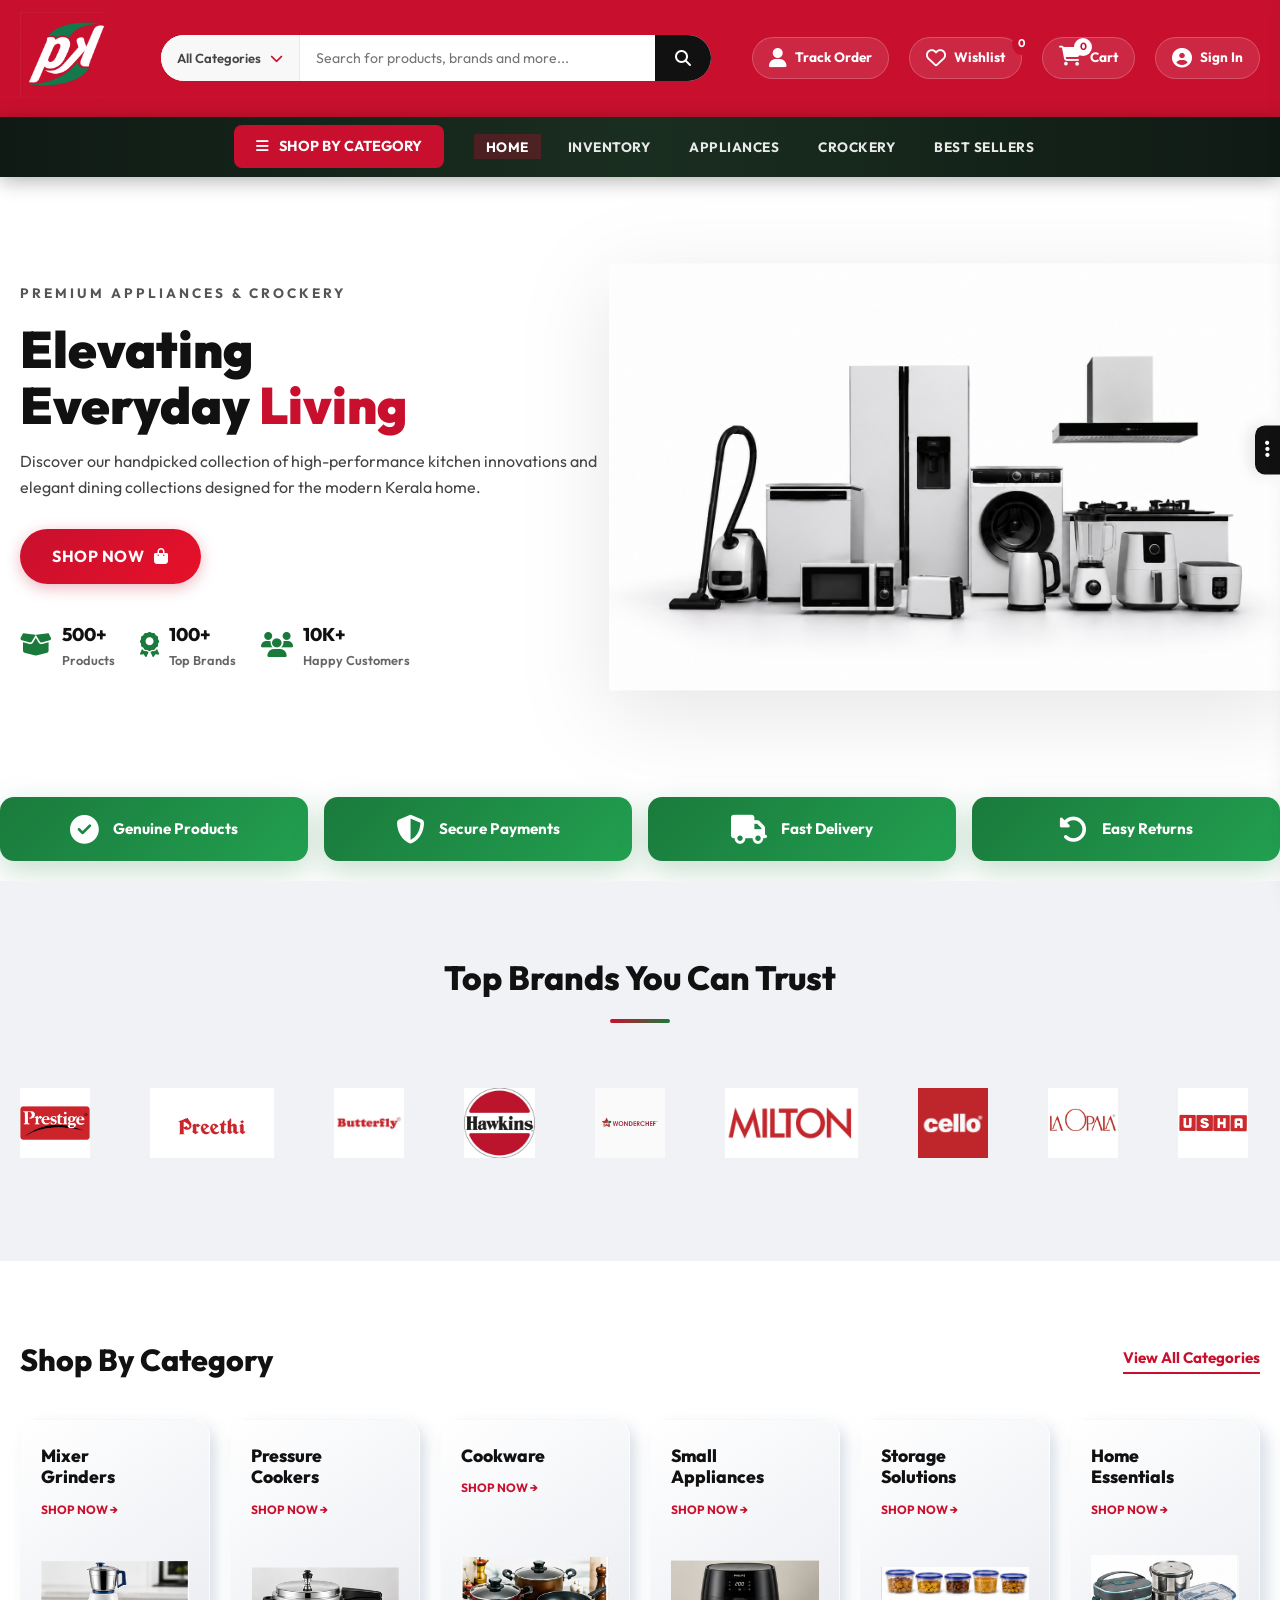
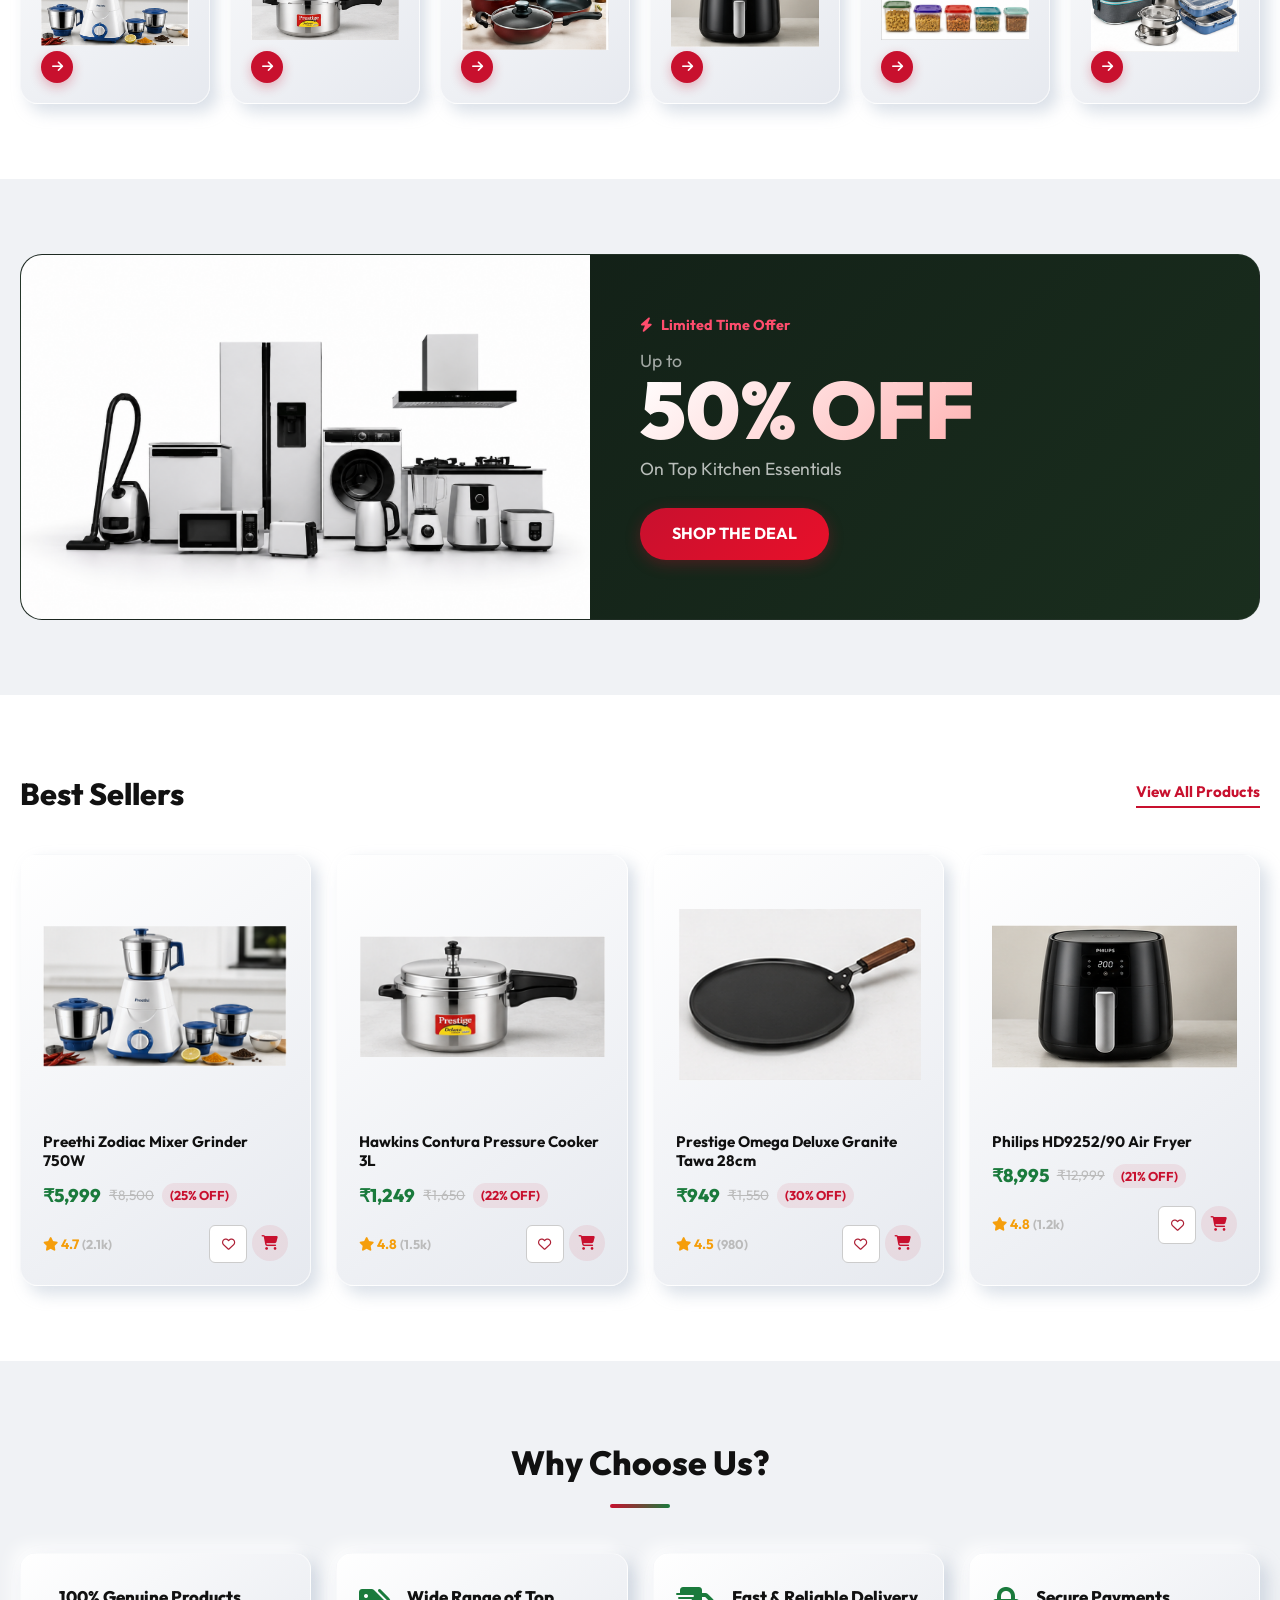
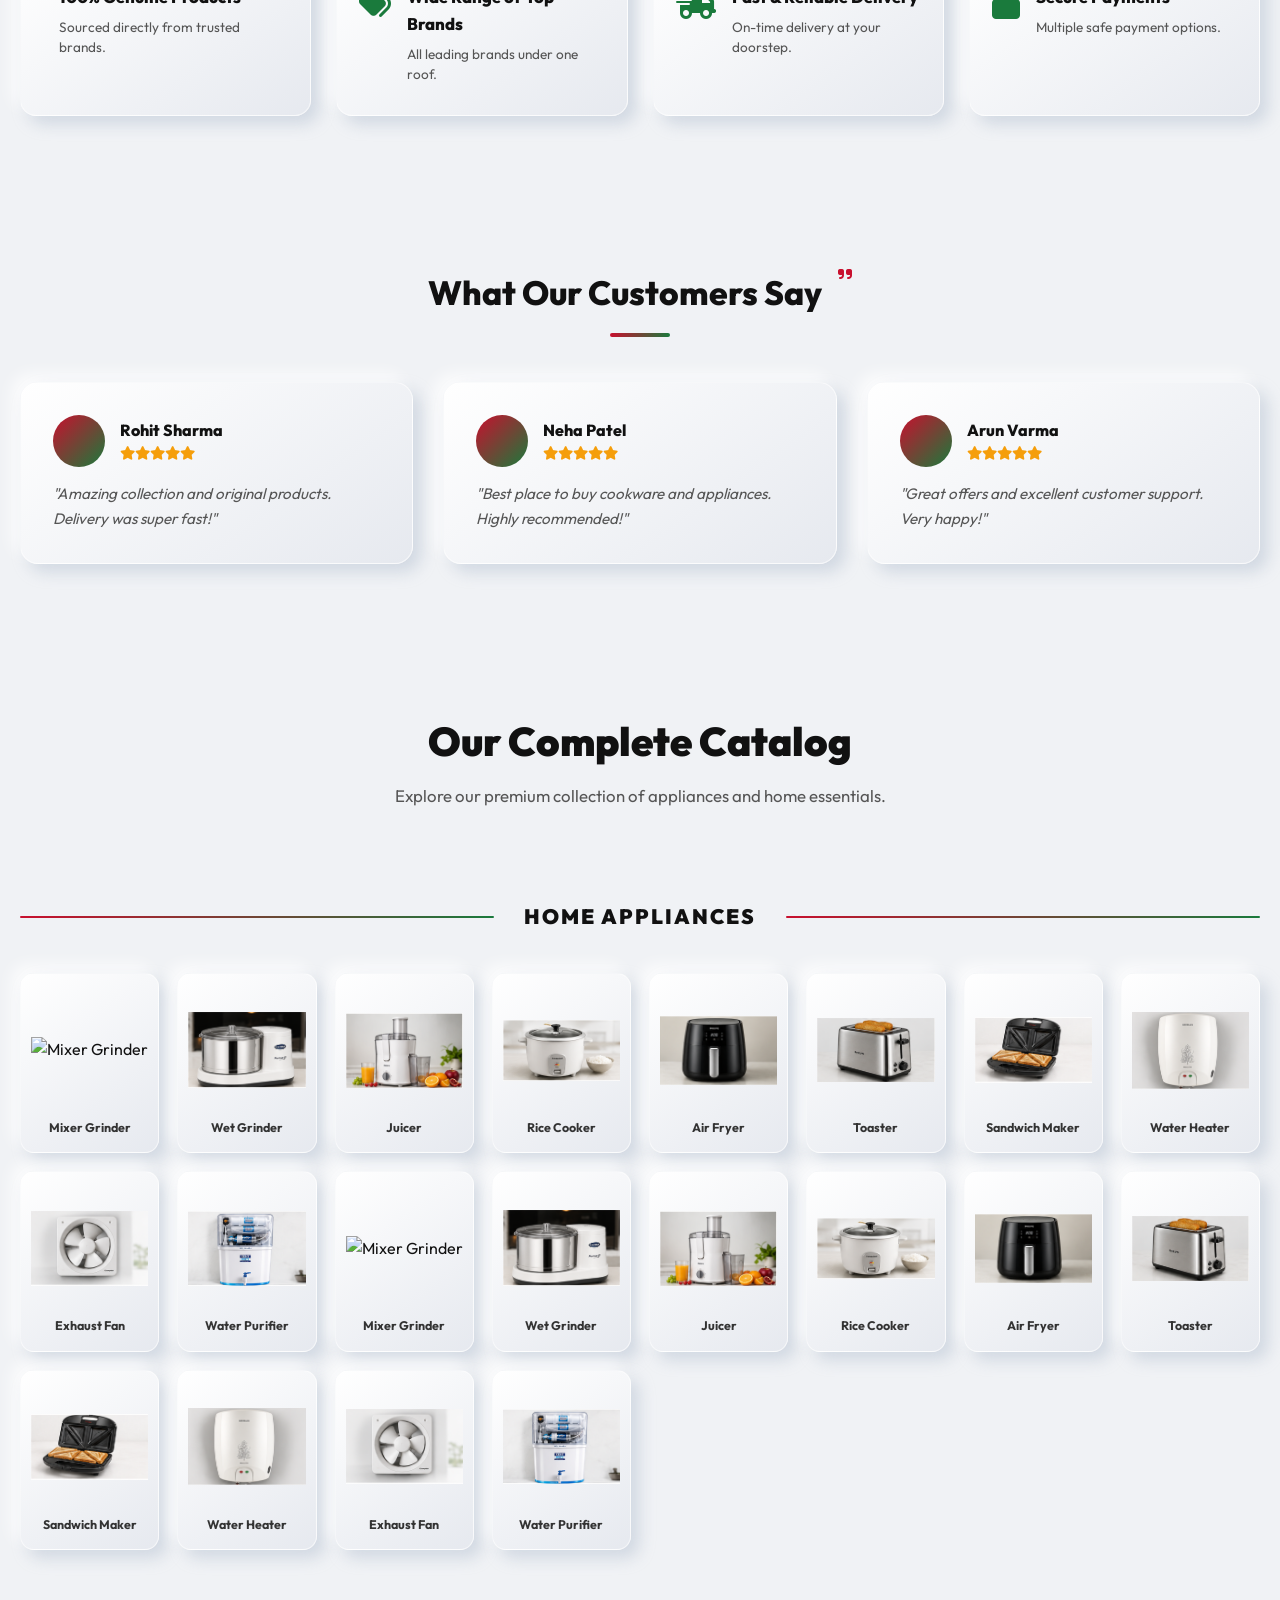
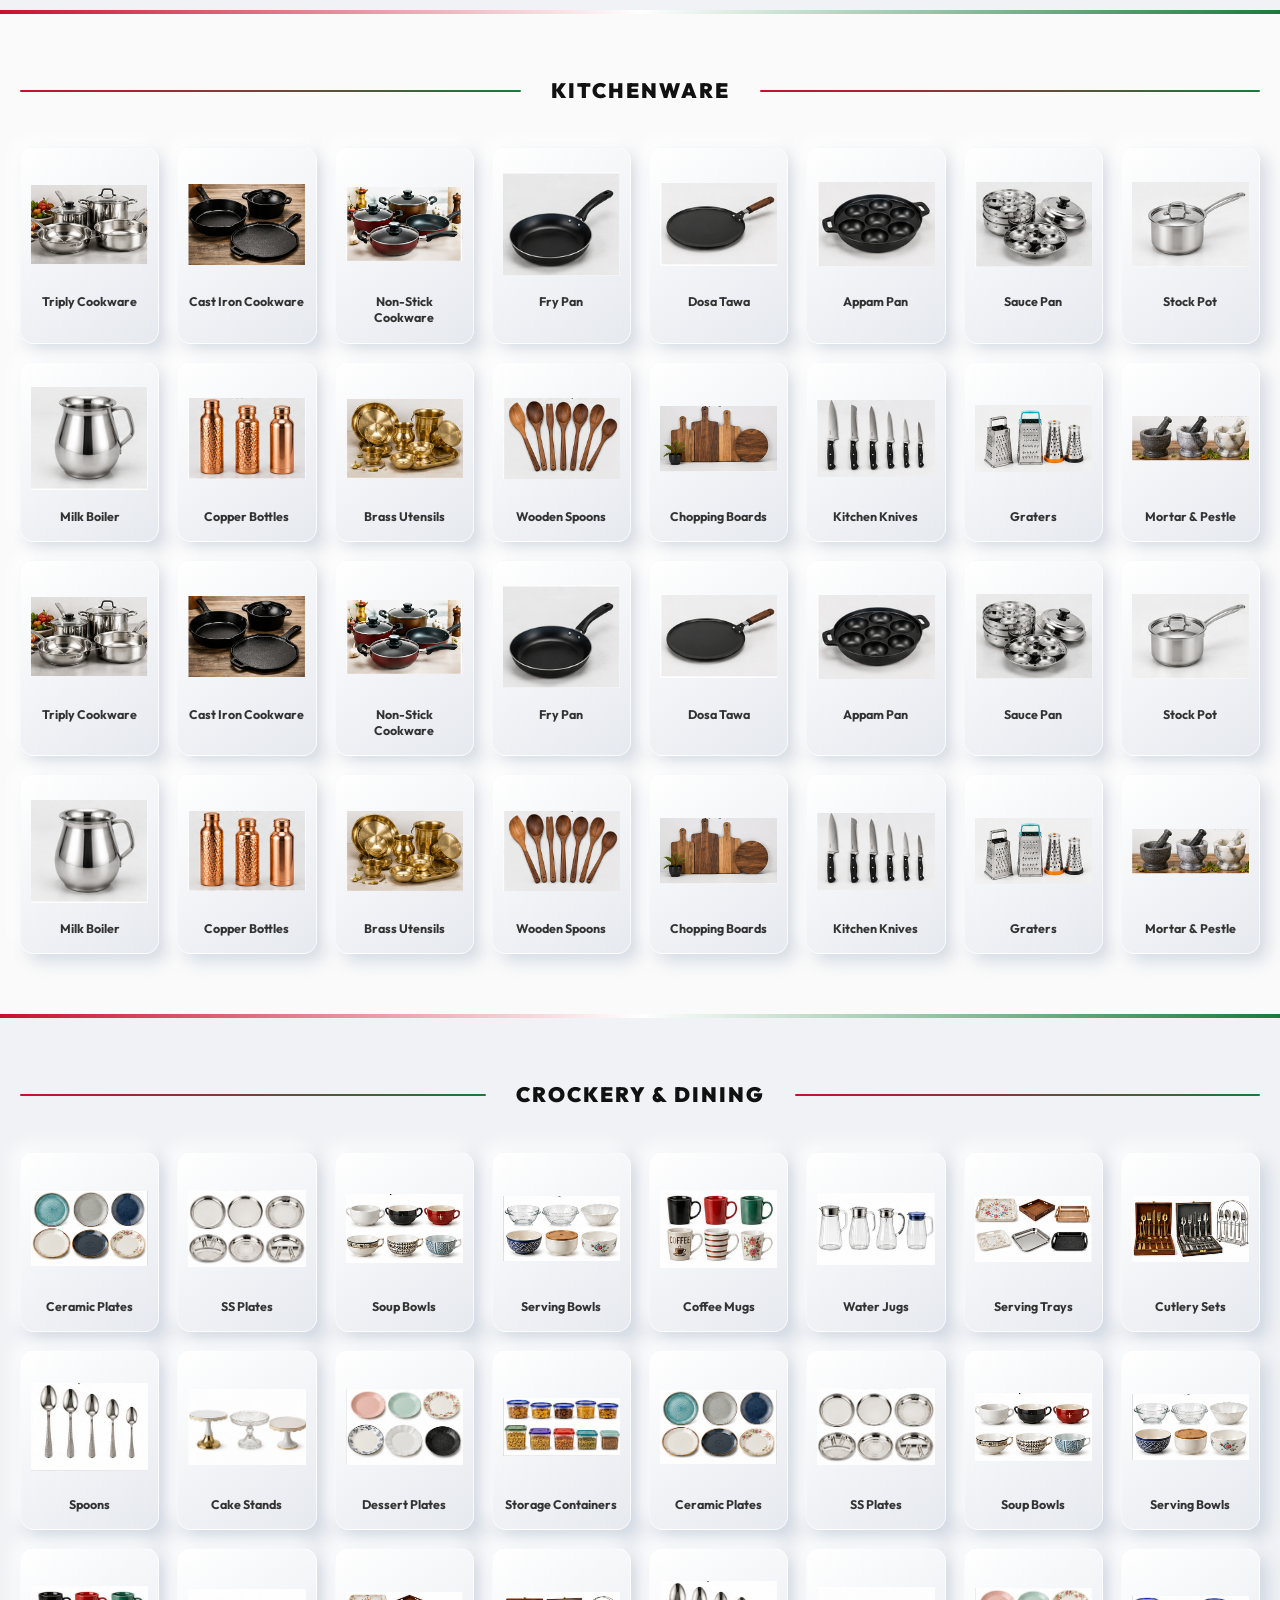
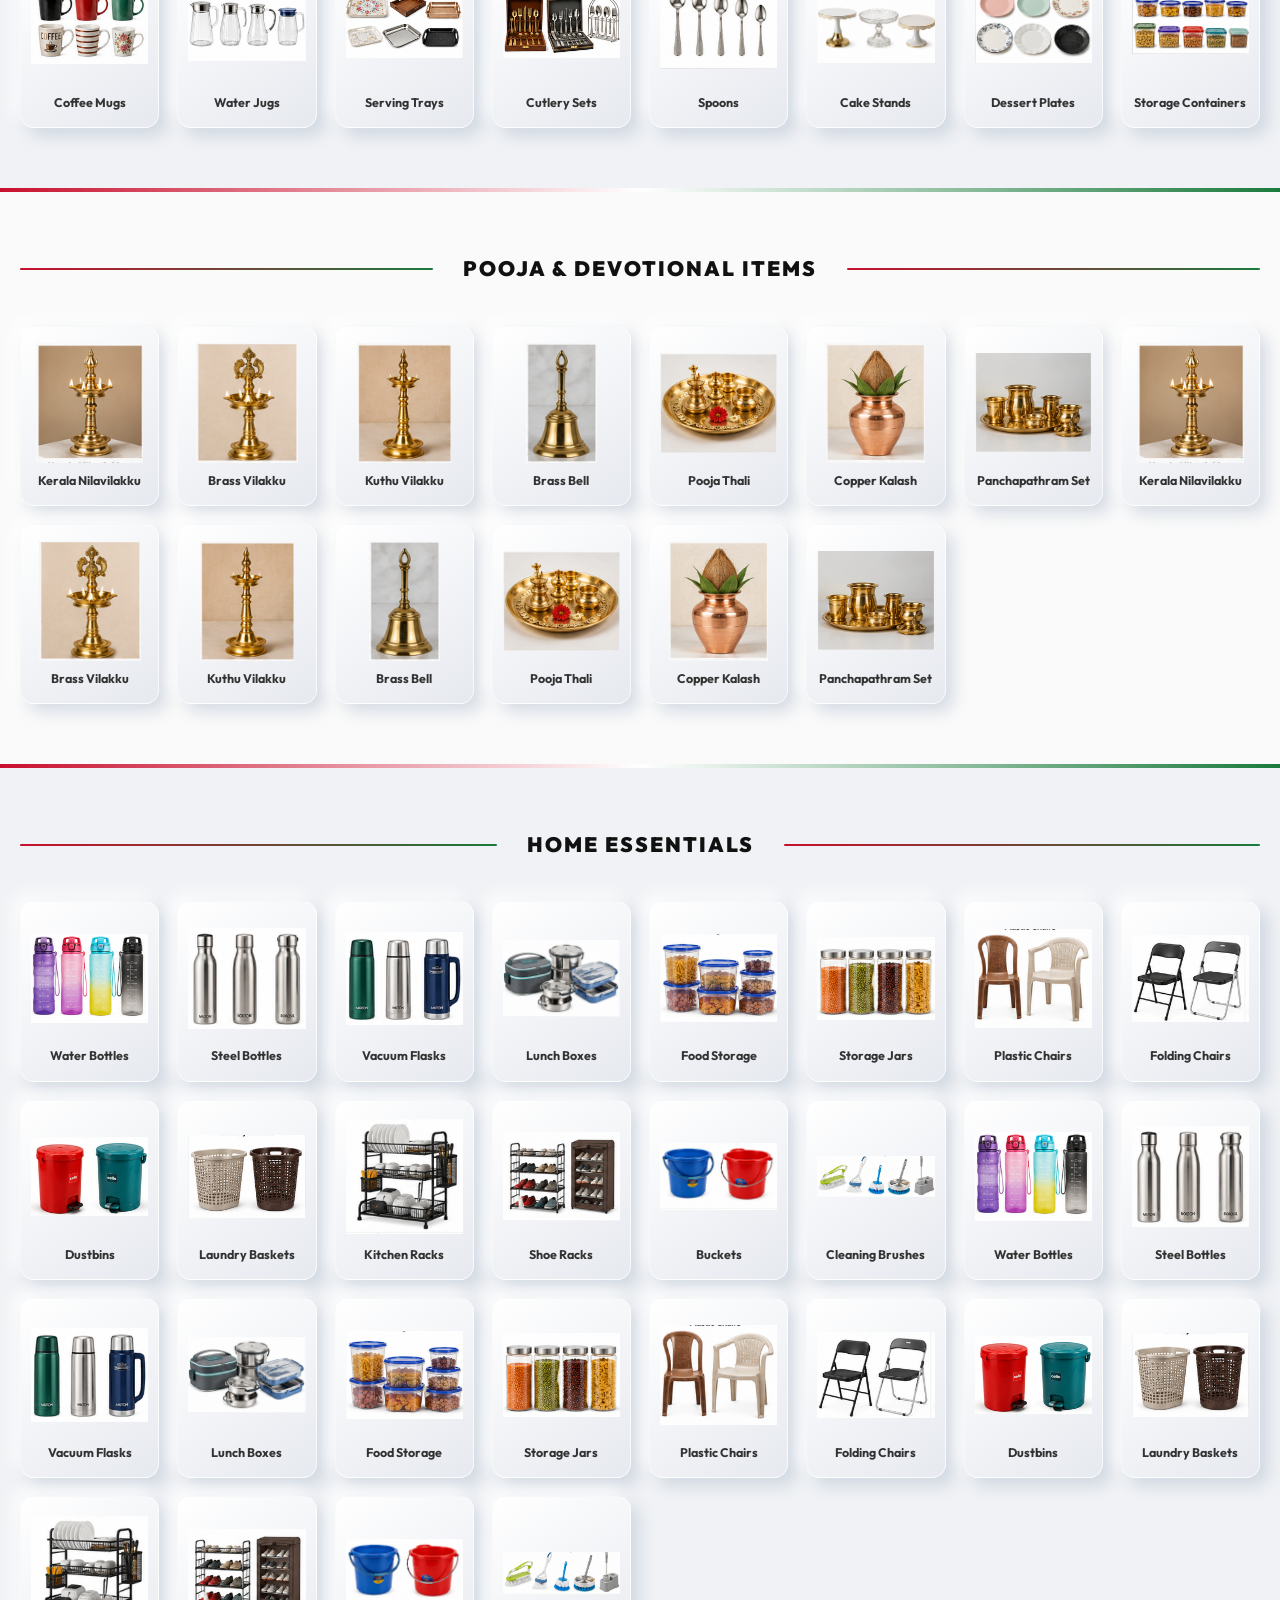
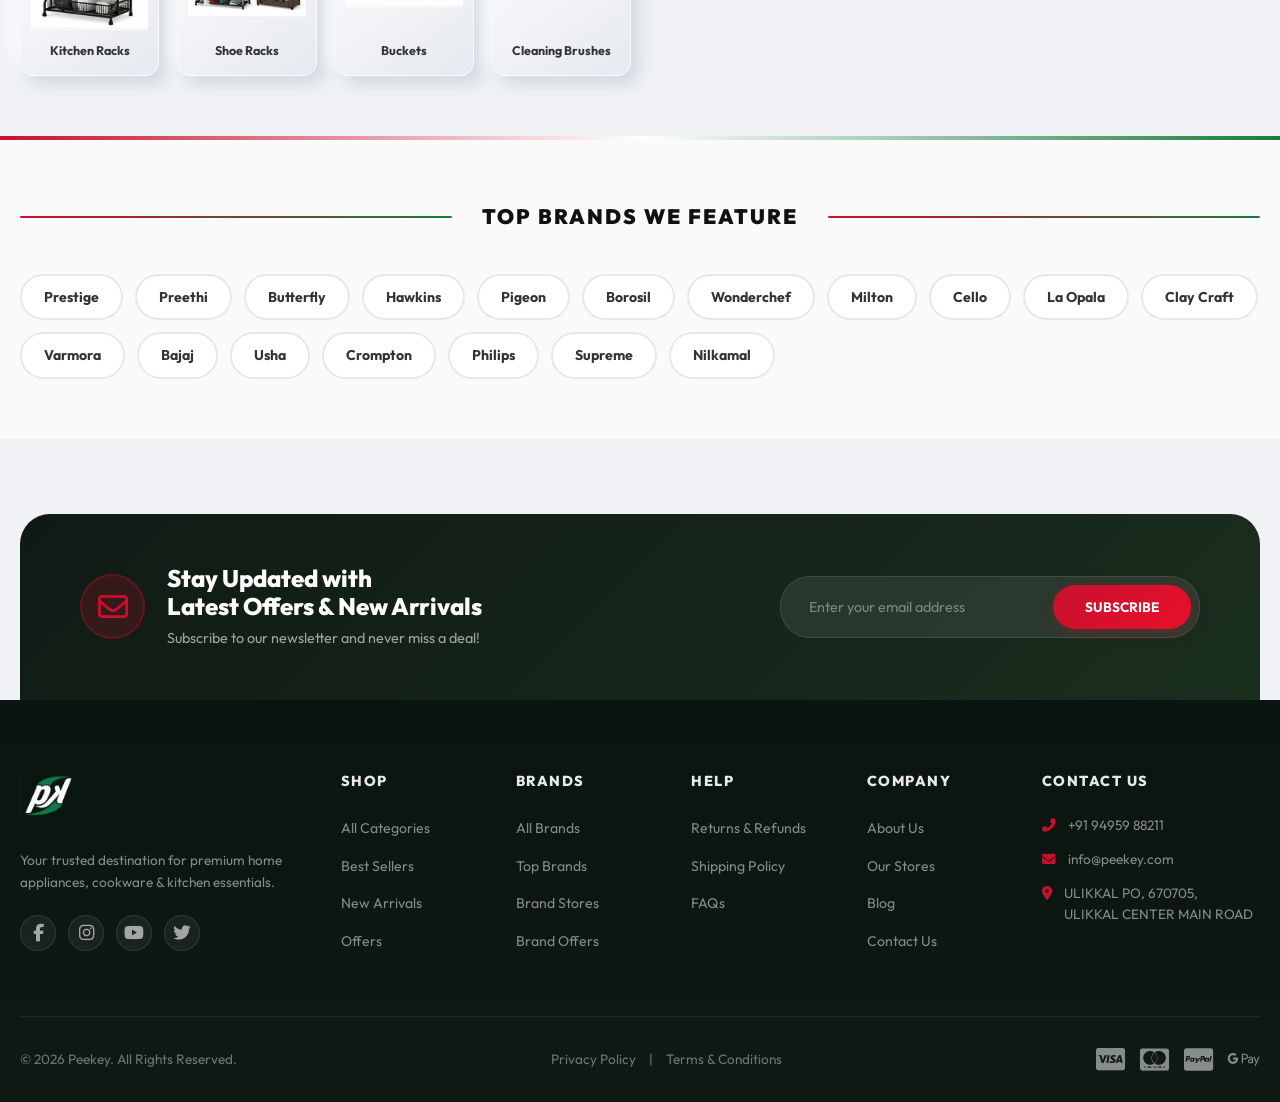
==== index.html @ ff183974 "update" ====
<!DOCTYPE html>
<html lang="en">
<head>
    <meta charset="UTF-8">
    <meta name="viewport" content="width=device-width, initial-scale=1.0">
    <title>Peekey - Premium Appliances & Crockery</title>
    <!-- Google Fonts -->
    <link rel="preconnect" href="https://fonts.googleapis.com">
    <link rel="preconnect" href="https://fonts.gstatic.com" crossorigin>
    <link href="https://fonts.googleapis.com/css2?family=Outfit:wght@300;400;500;600;700;800&display=swap" rel="stylesheet">
    <link href="https://fonts.googleapis.com/css2?family=Playfair+Display:ital,wght@0,400..900;1,400..900&display=swap" rel="stylesheet">
    <!-- Font Awesome -->
    <link rel="stylesheet" href="https://cdnjs.cloudflare.com/ajax/libs/font-awesome/6.4.0/css/all.min.css">
    <!-- Custom CSS -->
    <link rel="stylesheet" href="style.css">
    <!-- Firebase SDKs -->
    <script src="https://www.gstatic.com/firebasejs/10.12.0/firebase-app-compat.js"></script>
    <script src="https://www.gstatic.com/firebasejs/10.12.0/firebase-auth-compat.js"></script>
    <script>
    // ► PASTE YOUR FIREBASE CONFIG HERE (from Firebase Console → Project Settings)
    const FIREBASE_CONFIG = {
      apiKey: "AIzaSyDORHIlkHTnmxTG6Pgc-tPNrzwOXvIFabs",
      authDomain: "peekey-store-ulikkal.firebaseapp.com",
      projectId: "peekey-store-ulikkal",
      storageBucket: "peekey-store-ulikkal.firebasestorage.app",
      messagingSenderId: "1025478049798",
      appId: "1:1025478049798:web:73d416aa0f0b357b710387"
    };
    let firebaseReady = false;
    try {
      if (FIREBASE_CONFIG.apiKey) {
        firebase.initializeApp(FIREBASE_CONFIG);
        firebaseReady = true;
      }
    } catch(e) {}
    </script>
    <style>
    /* Quick Edit Modal */
    #quickEditOverlay {
      position: fixed;
      inset: 0;
      background: rgba(0, 0, 0, 0.6);
      z-index: 100000;
      display: none;
      align-items: center;
      justify-content: center;
      backdrop-filter: blur(4px);
      padding: 16px;
    }
    .qe-card {
      background: #fff;
      border-radius: 16px;
      width: 100%;
      max-width: 380px;
      padding: 24px;
      font-family: 'Outfit', sans-serif;
      box-shadow: 0 20px 60px rgba(0, 0, 0, 0.3);
      position: relative;
      animation: qePop 0.3s cubic-bezier(0.34, 1.56, 0.64, 1);
    }
    @keyframes qePop {
      from { transform: scale(0.9); opacity: 0; }
      to { transform: scale(1); opacity: 1; }
    }
    @media (max-width: 480px) {
      .qe-card {
        padding: 18px;
        border-radius: 12px;
      }
    }
    /* Admin Mode Highlight on shelves */
    .admin-mode-active .shelf-item {
      position: relative;
      cursor: pointer;
    }
    .admin-mode-active .shelf-item::after {
      content: '⚙️ Edit';
      position: absolute;
      top: 6px;
      right: 6px;
      background: rgba(173, 31, 53, 0.9);
      color: #fff;
      font-size: 0.65rem;
      font-weight: 700;
      padding: 3px 6px;
      border-radius: 4px;
      opacity: 0;
      transition: opacity 0.2s ease;
      z-index: 10;
    }
    .admin-mode-active .shelf-item:hover::after {
      opacity: 1;
    }
    </style>
</head>
<body>

    <!-- Right Sidebar Notch Trigger -->
    <div class="right-notch-btn" id="openSidebarBtn">
        <i class="fas fa-ellipsis-v"></i>
    </div>

    <!-- Right Sidebar -->
    <div class="right-sidebar-overlay" id="rightSidebarOverlay"></div>
    <div class="right-sidebar" id="rightSidebar">
        <button class="close-sidebar-btn" id="closeSidebarBtn"><i class="fas fa-times"></i></button>
        <div class="sidebar-logo">
            <h2 style="color:var(--red); font-weight:900; font-size: 2rem;">PEEKEY</h2>
        </div>
        <ul class="sidebar-nav">
            <li><a href="#brands" class="sidebar-link"><i class="fas fa-tags"></i> Brands</a></li>
            <li><a href="#offers" class="sidebar-link"><i class="fas fa-percent"></i> Offers</a></li>
            <li><a href="#contact" class="sidebar-link"><i class="fas fa-phone-alt"></i> Contact Us</a></li>
        </ul>
    </div>


    <!-- Top Search Bar -->
    <div class="top-search-bar">
        <div class="container ts-inner">
            <a href="index.html" class="ts-logo">
                <img src="logo.png" alt="Peekey Logo">
            </a>
            
            <div class="ts-search">
                <div class="search-dropdown">
                    <span>All Categories <i class="fas fa-chevron-down"></i></span>
                </div>
                <input type="text" placeholder="Search for products, brands and more...">
                <button type="submit"><i class="fas fa-search"></i></button>
            </div>
            
            <div class="ts-actions">
                <a href="#catalog" class="ts-action-item">
                    <i class="fas fa-user"></i>
                    <span>Track Order</span>
                </a>
                <a href="#catalog" class="ts-action-item">
                    <i class="far fa-heart"></i>
                    <span>Wishlist</span>
                </a>
                <a href="#catalog" class="ts-action-item cart-btn">
                    <div class="cart-icon-wrapper">
                        <i class="fas fa-shopping-cart"></i>
                        <span class="badge">0</span>
                    </div>
                    <span>Cart</span>
                </a>
                <!-- Sign In / User Button -->
                <div id="signinBtn" class="ts-action-item" style="cursor:pointer" onclick="openSignIn()">
                    <i class="fas fa-circle-user"></i>
                    <span>Sign In</span>
                </div>
                <div id="userBtn" style="display:none;cursor:pointer;align-items:center;gap:8px" onclick="openSignIn()">
                    <div id="userAvatar" style="width:32px;height:32px;border-radius:50%;background:#ad1f35;display:flex;align-items:center;justify-content:center;font-size:.85rem;font-weight:700;color:#fff"></div>
                    <span id="userNameLabel" style="font-size:.78rem;color:#333;font-family:'Outfit',sans-serif"></span>
                </div>
            </div>
        </div>
    </div>

    <!-- Main Navigation Bar -->
    <nav class="main-nav-bar">
        <div class="nav-inner-wrapper">
            <div class="shop-category-btn">
                <i class="fas fa-bars"></i>
                <span>SHOP BY CATEGORY</span>
            </div>
            <ul class="nav-menu">
                <li><a href="index.html" class="active">HOME</a></li>
                                <li><a href="#catalog">INVENTORY</a></li>
                <li><a href="#catalog">APPLIANCES</a></li>
                <li><a href="#catalog">CROCKERY</a></li>
                <li><a href="#best-sellers">BEST SELLERS</a></li>
                
                                            </ul>
        </div>
    </nav>

    <!-- Hero Section -->
    <section class="exact-hero">
        <div class="container hero-container">
            <!-- LEFT: Dark green card -->
            <div class="hero-left">
                <div class="hero-text-content">
                    <p class="hero-tag">PREMIUM APPLIANCES &amp; CROCKERY</p>
                    <h1>Elevating<br>Everyday <span class="highlight-red">Living</span></h1>
                    <p class="hero-desc">Discover our handpicked collection of high-performance kitchen innovations and elegant dining collections designed for the modern Kerala home.</p>
                    <div class="hero-buttons">
                        <a href="#catalog" class="btn-red">SHOP NOW <i class="fas fa-shopping-bag"></i></a>
                        <a href="#brands" class="btn-outline-dark">EXPLORE BRANDS</a>
                    </div>
                    <div class="hero-stats">
                        <div class="stat-item">
                            <i class="fas fa-box-open"></i>
                            <div class="stat-text">
                                <strong>500+</strong>
                                <span>Products</span>
                            </div>
                        </div>
                        <div class="stat-item">
                            <i class="fas fa-award"></i>
                            <div class="stat-text">
                                <strong>100+</strong>
                                <span>Top Brands</span>
                            </div>
                        </div>
                        <div class="stat-item">
                            <i class="fas fa-users"></i>
                            <div class="stat-text">
                                <strong>10K+</strong>
                                <span>Happy Customers</span>
                            </div>
                        </div>
                    </div>
                </div>
            </div>
            <!-- RIGHT: White bg with product image -->
            <div class="hero-right">
                <img src="hero_section.png" alt="Premium Kitchen Appliances" class="hero-main-img">
            </div>
        </div>
        <!-- Floating Features -->
        <div class="container floating-features">
            <div class="feature-card">
                <i class="fas fa-check-circle"></i>
                <span>Genuine Products</span>
            </div>
            <div class="feature-card">
                <i class="fas fa-shield-alt"></i>
                <span>Secure Payments</span>
            </div>
            <div class="feature-card">
                <i class="fas fa-truck"></i>
                <span>Fast Delivery</span>
            </div>
            <div class="feature-card">
                <i class="fas fa-undo-alt"></i>
                <span>Easy Returns</span>
            </div>
        </div>
    </section>

    <!-- Top Brands You Can Trust -->
    <section class="section-padding" id="brands" style="margin-top: 0; padding-top: 70px;">
        <div class="container">
            <h2 class="section-title-center">Top Brands You Can Trust</h2>
            
            <div class="brands-marquee-container">
                <div class="brands-marquee">
                    <img src="prestige.jpg" class="brand-logo-img">
                    <img src="preethi.jpg" class="brand-logo-img">
                    <img src="butterfly.jpg" class="brand-logo-img">
                    <img src="hawakins.jpg" class="brand-logo-img">
                    <img src="wonderchef.jpg" class="brand-logo-img">
                    <img src="milton.jpg" class="brand-logo-img">
                    <img src="cello.jpg" class="brand-logo-img">
                    <img src="laopala.jpg" class="brand-logo-img">
                    <img src="usha.jpg" class="brand-logo-img">
                    <img src="crompton.jpg" class="brand-logo-img">
                    <img src="philips.jpg" class="brand-logo-img">
                    
                    <!-- Duplicate for infinite scroll -->
                    <img src="prestige.jpg" class="brand-logo-img">
                    <img src="preethi.jpg" class="brand-logo-img">
                    <img src="butterfly.jpg" class="brand-logo-img">
                    <img src="hawakins.jpg" class="brand-logo-img">
                    <img src="wonderchef.jpg" class="brand-logo-img">
                    <img src="milton.jpg" class="brand-logo-img">
                    <img src="cello.jpg" class="brand-logo-img">
                    <img src="laopala.jpg" class="brand-logo-img">
                    <img src="usha.jpg" class="brand-logo-img">
                    <img src="crompton.jpg" class="brand-logo-img">
                    <img src="philips.jpg" class="brand-logo-img">
                </div>
            </div>
        </div>
    </section>

    <!-- Shop By Category -->
    <section class="section-padding bg-white" id="best-sellers">
        <div class="container">
            <div class="section-header-flex">
                <h2 class="section-title-left">Shop By Category</h2>
                <a href="#catalog" class="view-all-link">View All Categories</a>
            </div>
            
            <div class="category-grid-exact">
                <a href="inventory.html" class="cat-card-exact">
                    <div class="cat-card-content">
                        <h3>Mixer<br>Grinders</h3>
                        <span class="shop-now-text">SHOP NOW &rarr;</span>
                    </div>
                    <img src="mixer grinder.png" alt="Mixer Grinder" class="cat-card-img">
                    <div class="cat-card-btn"><i class="fas fa-arrow-right"></i></div>
                </a>
                <a href="inventory.html" class="cat-card-exact">
                    <div class="cat-card-content">
                        <h3>Pressure<br>Cookers</h3>
                        <span class="shop-now-text">SHOP NOW &rarr;</span>
                    </div>
                    <img src="Pressure Cooker.png" alt="Pressure Cookers" class="cat-card-img">
                    <div class="cat-card-btn"><i class="fas fa-arrow-right"></i></div>
                </a>
                <a href="inventory.html" class="cat-card-exact">
                    <div class="cat-card-content">
                        <h3>Cookware</h3>
                        <span class="shop-now-text">SHOP NOW &rarr;</span>
                    </div>
                    <img src="Non-Stick Cookware.png" alt="Cookware" class="cat-card-img">
                    <div class="cat-card-btn"><i class="fas fa-arrow-right"></i></div>
                </a>
                <a href="inventory.html" class="cat-card-exact">
                    <div class="cat-card-content">
                        <h3>Small<br>Appliances</h3>
                        <span class="shop-now-text">SHOP NOW &rarr;</span>
                    </div>
                    <img src="Air Fryer.png" alt="Small Appliances" class="cat-card-img">
                    <div class="cat-card-btn"><i class="fas fa-arrow-right"></i></div>
                </a>
                <a href="inventory.html" class="cat-card-exact">
                    <div class="cat-card-content">
                        <h3>Storage<br>Solutions</h3>
                        <span class="shop-now-text">SHOP NOW &rarr;</span>
                    </div>
                    <img src="Storage Containers.png" alt="Storage Solutions" class="cat-card-img">
                    <div class="cat-card-btn"><i class="fas fa-arrow-right"></i></div>
                </a>
                <a href="inventory.html" class="cat-card-exact">
                    <div class="cat-card-content">
                        <h3>Home<br>Essentials</h3>
                        <span class="shop-now-text">SHOP NOW &rarr;</span>
                    </div>
                    <img src="lunch box.png" alt="Home Essentials" class="cat-card-img">
                    <div class="cat-card-btn"><i class="fas fa-arrow-right"></i></div>
                </a>
            </div>
        </div>
    </section>

    <!-- Promotional Banner -->
    <section class="section-padding">
        <div class="container">
            <div class="promo-banner-exact" id="offers">
                <div class="promo-left">
                    <img src="hero_section.png" alt="Promo" style="width: 100%; height: 100%; object-fit: cover;">
                </div>
                <div class="promo-right">
                    <div class="promo-tag"><i class="fas fa-bolt"></i> Limited Time Offer</div>
                    <p class="promo-up-to">Up to</p>
                    <h2>50% OFF</h2>
                    <p class="promo-desc">On Top Kitchen Essentials</p>
                    <a href="#catalog" class="btn-orange">SHOP THE DEAL</a>
                </div>
            </div>
        </div>
    </section>

    <!-- Best Sellers -->
    <section class="section-padding bg-white" id="best-sellers">
        <div class="container">
            <div class="section-header-flex">
                <h2 class="section-title-left">Best Sellers</h2>
                <a href="#catalog" class="view-all-link">View All Products</a>
            </div>
            
            <div class="product-grid-exact">
                <!-- Product 1 -->
                <div class="product-card-exact">
                    <div class="product-img-box">
                        <img src="mixer grinder.png" alt="Product">
                    </div>
                    <div class="product-info-box">
                        <h4 class="product-title-exact">Preethi Zodiac Mixer Grinder 750W</h4>
                        <div class="product-price-exact">
                            <span class="current">₹5,999</span>
                            <span class="old">₹8,500</span>
                            <span class="discount">(25% OFF)</span>
                        </div>
                        <div class="product-meta-exact">
                            <div class="rating"><i class="fas fa-star"></i> 4.7 <span>(2.1k)</span></div>
                            <div style="display:flex;gap:5px;">
                                <button class="wishlist-btn-exact" style="background:#fff;border:1px solid #ccc;border-radius:6px;width:38px;height:38px;color:#ad1f35;cursor:pointer;transition:0.3s;" onmouseover="this.style.background='#ad1f35';this.style.color='#fff';" onmouseout="this.style.background='#fff';this.style.color='#ad1f35';"><i class="far fa-heart"></i></button>
                                <button class="cart-btn-exact"><i class="fas fa-shopping-cart"></i></button>
                            </div>
                        </div>
                    </div>
                </div>
                
                <!-- Product 2 -->
                <div class="product-card-exact">
                    <div class="product-img-box">
                        <img src="Pressure Cooker.png" alt="Product">
                    </div>
                    <div class="product-info-box">
                        <h4 class="product-title-exact">Hawkins Contura Pressure Cooker 3L</h4>
                        <div class="product-price-exact">
                            <span class="current">₹1,249</span>
                            <span class="old">₹1,650</span>
                            <span class="discount">(22% OFF)</span>
                        </div>
                        <div class="product-meta-exact">
                            <div class="rating"><i class="fas fa-star"></i> 4.8 <span>(1.5k)</span></div>
                            <div style="display:flex;gap:5px;">
                                <button class="wishlist-btn-exact" style="background:#fff;border:1px solid #ccc;border-radius:6px;width:38px;height:38px;color:#ad1f35;cursor:pointer;transition:0.3s;" onmouseover="this.style.background='#ad1f35';this.style.color='#fff';" onmouseout="this.style.background='#fff';this.style.color='#ad1f35';"><i class="far fa-heart"></i></button>
                                <button class="cart-btn-exact"><i class="fas fa-shopping-cart"></i></button>
                            </div>
                        </div>
                    </div>
                </div>

                <!-- Product 3 -->
                <div class="product-card-exact">
                    <div class="product-img-box">
                        <img src="Dosa Tawa.png" alt="Product">
                    </div>
                    <div class="product-info-box">
                        <h4 class="product-title-exact">Prestige Omega Deluxe Granite Tawa 28cm</h4>
                        <div class="product-price-exact">
                            <span class="current">₹949</span>
                            <span class="old">₹1,550</span>
                            <span class="discount">(30% OFF)</span>
                        </div>
                        <div class="product-meta-exact">
                            <div class="rating"><i class="fas fa-star"></i> 4.5 <span>(980)</span></div>
                            <div style="display:flex;gap:5px;">
                                <button class="wishlist-btn-exact" style="background:#fff;border:1px solid #ccc;border-radius:6px;width:38px;height:38px;color:#ad1f35;cursor:pointer;transition:0.3s;" onmouseover="this.style.background='#ad1f35';this.style.color='#fff';" onmouseout="this.style.background='#fff';this.style.color='#ad1f35';"><i class="far fa-heart"></i></button>
                                <button class="cart-btn-exact"><i class="fas fa-shopping-cart"></i></button>
                            </div>
                        </div>
                    </div>
                </div>

                <!-- Product 4 -->
                <div class="product-card-exact">
                    <div class="product-img-box">
                        <img src="Air Fryer.png" alt="Product">
                    </div>
                    <div class="product-info-box">
                        <h4 class="product-title-exact">Philips HD9252/90 Air Fryer</h4>
                        <div class="product-price-exact">
                            <span class="current">₹8,995</span>
                            <span class="old">₹12,999</span>
                            <span class="discount">(21% OFF)</span>
                        </div>
                        <div class="product-meta-exact">
                            <div class="rating"><i class="fas fa-star"></i> 4.8 <span>(1.2k)</span></div>
                            <div style="display:flex;gap:5px;">
                                <button class="wishlist-btn-exact" style="background:#fff;border:1px solid #ccc;border-radius:6px;width:38px;height:38px;color:#ad1f35;cursor:pointer;transition:0.3s;" onmouseover="this.style.background='#ad1f35';this.style.color='#fff';" onmouseout="this.style.background='#fff';this.style.color='#ad1f35';"><i class="far fa-heart"></i></button>
                                <button class="cart-btn-exact"><i class="fas fa-shopping-cart"></i></button>
                            </div>
                        </div>
                    </div>
                </div>
            </div>
        </div>
    </section>

    <!-- Why Choose Us -->
    <section class="section-padding">
        <div class="container">
            <h2 class="section-title-center">Why Choose Us?</h2>
            
            <div class="wcu-grid-exact">
                <div class="wcu-card-exact">
                    <i class="fas fa-check-shield"></i>
                    <div class="wcu-text">
                        <h4>100% Genuine Products</h4>
                        <p>Sourced directly from trusted brands.</p>
                    </div>
                </div>
                <div class="wcu-card-exact">
                    <i class="fas fa-tags"></i>
                    <div class="wcu-text">
                        <h4>Wide Range of Top Brands</h4>
                        <p>All leading brands under one roof.</p>
                    </div>
                </div>
                <div class="wcu-card-exact">
                    <i class="fas fa-truck-fast"></i>
                    <div class="wcu-text">
                        <h4>Fast & Reliable Delivery</h4>
                        <p>On-time delivery at your doorstep.</p>
                    </div>
                </div>
                <div class="wcu-card-exact">
                    <i class="fas fa-lock"></i>
                    <div class="wcu-text">
                        <h4>Secure Payments</h4>
                        <p>Multiple safe payment options.</p>
                    </div>
                </div>
            </div>
        </div>
    </section>

    <!-- Testimonials -->
    <section class="section-padding">
        <div class="container">
            <h2 class="section-title-center">What Our Customers Say <i class="fas fa-quote-right" style="color:var(--red); font-size:1rem; margin-left:10px; vertical-align:top;"></i></h2>
            
            <div class="test-grid-exact">
                <div class="test-card-exact">
                    <div class="test-header">
                        <div class="test-avatar" style="background-color: #ddd;"></div>
                        <div class="test-user">
                            <h4>Rohit Sharma</h4>
                            <div class="stars"><i class="fas fa-star"></i><i class="fas fa-star"></i><i class="fas fa-star"></i><i class="fas fa-star"></i><i class="fas fa-star"></i></div>
                        </div>
                    </div>
                    <p>"Amazing collection and original products. Delivery was super fast!"</p>
                </div>
                <div class="test-card-exact">
                    <div class="test-header">
                        <div class="test-avatar" style="background-color: #ddd;"></div>
                        <div class="test-user">
                            <h4>Neha Patel</h4>
                            <div class="stars"><i class="fas fa-star"></i><i class="fas fa-star"></i><i class="fas fa-star"></i><i class="fas fa-star"></i><i class="fas fa-star"></i></div>
                        </div>
                    </div>
                    <p>"Best place to buy cookware and appliances. Highly recommended!"</p>
                </div>
                <div class="test-card-exact">
                    <div class="test-header">
                        <div class="test-avatar" style="background-color: #ddd;"></div>
                        <div class="test-user">
                            <h4>Arun Varma</h4>
                            <div class="stars"><i class="fas fa-star"></i><i class="fas fa-star"></i><i class="fas fa-star"></i><i class="fas fa-star"></i><i class="fas fa-star"></i></div>
                        </div>
                    </div>
                    <p>"Great offers and excellent customer support. Very happy!"</p>
                </div>
            </div>
        </div>
    </section>
    <!-- ===== CATALOG SECTION (merged from inventory) ===== -->
    <a class="inv-anchor" id="catalog"></a>

    <div class="inventory-page-title container">
        <h1>Our Complete Catalog</h1>
        <p>Explore our premium collection of appliances and home essentials.</p>
    </div>

    <section class="inventory-section section-padding">
        <div class="container">
            <div class="section-title-new"><div class="line"></div><h2>HOME APPLIANCES</h2><div class="line"></div></div>
            <div class="shelf-container"></div>
        </div>
    </section>

    <div class="section-divider"></div>

    <section class="inventory-section section-padding" style="background:#fafafa;">
        <div class="container">
            <div class="section-title-new"><div class="line"></div><h2>KITCHENWARE</h2><div class="line"></div></div>
            <div class="shelf-container"></div>
        </div>
    </section>

    <div class="section-divider"></div>

    <section class="inventory-section section-padding">
        <div class="container">
            <div class="section-title-new"><div class="line"></div><h2>CROCKERY &amp; DINING</h2><div class="line"></div></div>
            <div class="shelf-container"></div>
        </div>
    </section>

    <div class="section-divider"></div>

    <section class="inventory-section section-padding" style="background:#fafafa;">
        <div class="container">
            <div class="section-title-new"><div class="line"></div><h2>POOJA &amp; DEVOTIONAL ITEMS</h2><div class="line"></div></div>
            <div class="shelf-container"></div>
        </div>
    </section>

    <div class="section-divider"></div>

    <section class="inventory-section section-padding">
        <div class="container">
            <div class="section-title-new"><div class="line"></div><h2>HOME ESSENTIALS</h2><div class="line"></div></div>
            <div class="shelf-container"></div>
        </div>
    </section>

    <div class="section-divider"></div>

    <section class="inventory-section section-padding" style="background:#fafafa;">
        <div class="container">
            <div class="section-title-new"><div class="line"></div><h2>TOP BRANDS WE FEATURE</h2><div class="line"></div></div>
            <div class="brands-grid-inventory">
                <div class="brand-tag-inventory">Prestige</div><div class="brand-tag-inventory">Preethi</div>
                <div class="brand-tag-inventory">Butterfly</div><div class="brand-tag-inventory">Hawkins</div>
                <div class="brand-tag-inventory">Pigeon</div><div class="brand-tag-inventory">Borosil</div>
                <div class="brand-tag-inventory">Wonderchef</div><div class="brand-tag-inventory">Milton</div>
                <div class="brand-tag-inventory">Cello</div><div class="brand-tag-inventory">La Opala</div>
                <div class="brand-tag-inventory">Clay Craft</div><div class="brand-tag-inventory">Varmora</div>
                <div class="brand-tag-inventory">Bajaj</div><div class="brand-tag-inventory">Usha</div>
                <div class="brand-tag-inventory">Crompton</div><div class="brand-tag-inventory">Philips</div>
                <div class="brand-tag-inventory">Supreme</div><div class="brand-tag-inventory">Nilkamal</div>
            </div>
        </div>
    </section>


    <!-- Newsletter -->
    <section class="section-padding" style="padding-bottom: 0;">
        <div class="container">
            <div class="newsletter-exact">
                <div class="nl-left">
                    <div class="nl-icon"><i class="far fa-envelope"></i></div>
                    <div class="nl-text">
                        <h3>Stay Updated with<br>Latest Offers & New Arrivals</h3>
                        <p>Subscribe to our newsletter and never miss a deal!</p>
                    </div>
                </div>
                <div class="nl-right">
                    <input type="email" placeholder="Enter your email address">
                    <button class="btn-orange">SUBSCRIBE</button>
                </div>
            </div>
        </div>
    </section>

    <!-- Footer -->
    <footer class="footer-exact" id="contact">
        <div class="container">
            <div class="footer-grid-exact">
                <div class="footer-col-exact brand">
                    <img src="logo.png" alt="Logo">
                    <p>Your trusted destination for premium home appliances, cookware & kitchen essentials.</p>
                    <div class="social-icons">
                        <a href="#"><i class="fab fa-facebook-f"></i></a>
                        <a href="#"><i class="fab fa-instagram"></i></a>
                        <a href="#"><i class="fab fa-youtube"></i></a>
                        <a href="#"><i class="fab fa-twitter"></i></a>
                    </div>
                </div>
                
                <div class="footer-col-exact">
                    <h4>SHOP</h4>
                    <ul>
                        <li><a href="#">All Categories</a></li>
                        <li><a href="#">Best Sellers</a></li>
                        <li><a href="#">New Arrivals</a></li>
                        <li><a href="#">Offers</a></li>
                    </ul>
                </div>
                
                <div class="footer-col-exact">
                    <h4>BRANDS</h4>
                    <ul>
                        <li><a href="#">All Brands</a></li>
                        <li><a href="#">Top Brands</a></li>
                        <li><a href="#">Brand Stores</a></li>
                        <li><a href="#">Brand Offers</a></li>
                    </ul>
                </div>
                
                <div class="footer-col-exact">
                    <h4>HELP</h4>
                    <ul>
                                                <li><a href="#">Returns & Refunds</a></li>
                        <li><a href="#">Shipping Policy</a></li>
                        <li><a href="#">FAQs</a></li>
                    </ul>
                </div>
                
                <div class="footer-col-exact">
                    <h4>COMPANY</h4>
                    <ul>
                        <li><a href="#">About Us</a></li>
                        <li><a href="#">Our Stores</a></li>
                        <li><a href="#">Blog</a></li>
                        <li><a href="#">Contact Us</a></li>
                    </ul>
                </div>
                
                <div class="footer-col-exact contact" id="contact">
                    <h4>CONTACT US</h4>
                    <ul>
                        <li><i class="fas fa-phone-alt"></i> +91 94959 88211</li>
                        <li><i class="fas fa-envelope"></i> info@peekey.com</li>
                        <li><i class="fas fa-map-marker-alt"></i> ULIKKAL PO, 670705,<br>ULIKKAL CENTER MAIN ROAD</li>
                    </ul>
                </div>
            </div>
            
            <div class="footer-bottom-exact">
                <p>&copy; 2026 Peekey. All Rights Reserved.</p>
                <div class="footer-links">
                    <a href="#">Privacy Policy</a> | <a href="#">Terms & Conditions</a>
                </div>
                <div class="payment-methods">
                    <i class="fab fa-cc-visa"></i>
                    <i class="fab fa-cc-mastercard"></i>
                    <i class="fab fa-cc-paypal"></i>
                    <i class="fab fa-google-pay"></i>
                </div>
            </div>
        </div>
    </footer>

    <script src="main.js"></script>
    <script src="ecommerce.js"></script>
    <script src="cloud-images.js"></script>
    <script>CloudImages.applyToPage();</script>
    <script>
    // Load admin-uploaded cloud products into the correct shelf sections
    (function(){
      const SK = 'peekey_products_v2';
      const CAT_ORDER = ['Home Appliances','Kitchenware','Crockery & Dining','Pooja & Devotional','Home Essentials'];
      const ADMIN_EMAIL = 'peekeymetalsulikkal@gmail.com';

      const DEFAULT_PRODUCTS = [
        // Home Appliances
        { id: "def-mixer", name: "Mixer Grinder", category: "Home Appliances", url: "Mixer Grinder.png", price: "", at: 1718360000000 },
        { id: "def-wet", name: "Wet Grinder", category: "Home Appliances", url: "Wet Grinder.png", price: "", at: 1718360000000 },
        { id: "def-juicer", name: "Juicer", category: "Home Appliances", url: "Juicer.png", price: "", at: 1718360000000 },
        { id: "def-rice", name: "Rice Cooker", category: "Home Appliances", url: "Rice Cooker.png", price: "", at: 1718360000000 },
        { id: "def-air", name: "Air Fryer", category: "Home Appliances", url: "Air Fryer.png", price: "", at: 1718360000000 },
        { id: "def-toaster", name: "Toaster", category: "Home Appliances", url: "Toaster.png", price: "", at: 1718360000000 },
        { id: "def-sandwich", name: "Sandwich Maker", category: "Home Appliances", url: "Sandwich Maker.png", price: "", at: 1718360000000 },
        { id: "def-heater", name: "Water Heater", category: "Home Appliances", url: "Water Heater.png", price: "", at: 1718360000000 },
        { id: "def-fan", name: "Exhaust Fan", category: "Home Appliances", url: "Exhaust Fan.png", price: "", at: 1718360000000 },
        { id: "def-purifier", name: "Water Purifier", category: "Home Appliances", url: "Water Purifier.png", price: "", at: 1718360000000 },

        // Kitchenware
        { id: "def-triply", name: "Triply Cookware", category: "Kitchenware", url: "Triply Cookware.png", price: "", at: 1718360000000 },
        { id: "def-cast", name: "Cast Iron Cookware", category: "Kitchenware", url: "Cast Iron Cookware.png", price: "", at: 1718360000000 },
        { id: "def-nonstick", name: "Non-Stick Cookware", category: "Kitchenware", url: "Non-Stick Cookware.png", price: "", at: 1718360000000 },
        { id: "def-fry", name: "Fry Pan", category: "Kitchenware", url: "Fry Pan.png", price: "", at: 1718360000000 },
        { id: "def-tawa", name: "Dosa Tawa", category: "Kitchenware", url: "Dosa Tawa.png", price: "", at: 1718360000000 },
        { id: "def-appam", name: "Appam Pan", category: "Kitchenware", url: "Appam Pan.png", price: "", at: 1718360000000 },
        { id: "def-sauce", name: "Sauce Pan", category: "Kitchenware", url: "Sauce Pan.png", price: "", at: 1718360000000 },
        { id: "def-stock", name: "Stock Pot", category: "Kitchenware", url: "Stock Pot.png", price: "", at: 1718360000000 },
        { id: "def-boiler", name: "Milk Boiler", category: "Kitchenware", url: "Milk Boiler.png", price: "", at: 1718360000000 },
        { id: "def-copper", name: "Copper Bottles", category: "Kitchenware", url: "brass bottle.png", price: "", at: 1718360000000 },
        { id: "def-brass", name: "Brass Utensils", category: "Kitchenware", url: "Brass Utensils.png", price: "", at: 1718360000000 },
        { id: "def-wooden", name: "Wooden Spoons", category: "Kitchenware", url: "Wooden Spoon.png", price: "", at: 1718360000000 },
        { id: "def-chop", name: "Chopping Boards", category: "Kitchenware", url: "Chopping Boards.png", price: "", at: 1718360000000 },
        { id: "def-knives", name: "Kitchen Knives", category: "Kitchenware", url: "Kitchen Knives.png", price: "", at: 1718360000000 },
        { id: "def-graters", name: "Graters", category: "Kitchenware", url: "Graters.png", price: "", at: 1718360000000 },
        { id: "def-mortar", name: "Mortar & Pestle", category: "Kitchenware", url: "Mortar and Pestle.png", price: "", at: 1718360000000 },

        // Crockery & Dining
        { id: "def-cplates", name: "Ceramic Plates", category: "Crockery & Dining", url: "Ceramic Plates.png", price: "", at: 1718360000000 },
        { id: "def-ssplates", name: "SS Plates", category: "Crockery & Dining", url: "Stainless Steel Plates.png", price: "", at: 1718360000000 },
        { id: "def-sbowls", name: "Soup Bowls", category: "Crockery & Dining", url: "Soup Bowls.png", price: "", at: 1718360000000 },
        { id: "def-svbowls", name: "Serving Bowls", category: "Crockery & Dining", url: "Serving Bowls.png", price: "", at: 1718360000000 },
        { id: "def-mugs", name: "Coffee Mugs", category: "Crockery & Dining", url: "Coffee Mugs.png", price: "", at: 1718360000000 },
        { id: "def-jugs", name: "Water Jugs", category: "Crockery & Dining", url: "Water Jugs.png", price: "", at: 1718360000000 },
        { id: "def-trays", name: "Serving Trays", category: "Crockery & Dining", url: "Serving Trays.png", price: "", at: 1718360000000 },
        { id: "def-cutlery", name: "Cutlery Sets", category: "Crockery & Dining", url: "Cutlery Sets.png", price: "", at: 1718360000000 },
        { id: "def-spoons", name: "Spoons", category: "Crockery & Dining", url: "Spoons.png", price: "", at: 1718360000000 },
        { id: "def-stands", name: "Cake Stands", category: "Crockery & Dining", url: "Cake Stands.png", price: "", at: 1718360000000 },
        { id: "def-dplates", name: "Dessert Plates", category: "Crockery & Dining", url: "Dessert Plates.png", price: "", at: 1718360000000 },
        { id: "def-containers", name: "Storage Containers", category: "Crockery & Dining", url: "Storage Containers.png", price: "", at: 1718360000000 },

        // Pooja & Devotional
        { id: "def-nilavilakku", name: "Kerala Nilavilakku", category: "Pooja & Devotional", url: "Kerala Nilavilakku.png", price: "", at: 1718360000000 },
        { id: "def-bvilakku", name: "Brass Vilakku", category: "Pooja & Devotional", url: "Brass Vilakku.png", price: "", at: 1718360000000 },
        { id: "def-kvilakku", name: "Kuthu Vilakku", category: "Pooja & Devotional", url: "Kuthu Vilakku.png", price: "", at: 1718360000000 },
        { id: "def-bell", name: "Brass Bell", category: "Pooja & Devotional", url: "Brass Bell.png", price: "", at: 1718360000000 },
        { id: "def-thali", name: "Pooja Thali", category: "Pooja & Devotional", url: "Pooja Thali.png", price: "", at: 1718360000000 },
        { id: "def-kalash", name: "Copper Kalash", category: "Pooja & Devotional", url: "Copper Kalash.png", price: "", at: 1718360000000 },
        { id: "def-panchapathram", name: "Panchapathram Set", category: "Pooja & Devotional", url: "Panchapathram Set.png", price: "", at: 1718360000000 },

        // Home Essentials
        { id: "def-wbottle", name: "Water Bottles", category: "Home Essentials", url: "water bottle.png", price: "", at: 1718360000000 },
        { id: "def-sbottle", name: "Steel Bottles", category: "Home Essentials", url: "steel water bottle.png", price: "", at: 1718360000000 },
        { id: "def-flask", name: "Vacuum Flasks", category: "Home Essentials", url: "vacuum flask.png", price: "", at: 1718360000000 },
        { id: "def-lunch", name: "Lunch Boxes", category: "Home Essentials", url: "lunch box.png", price: "", at: 1718360000000 },
        { id: "def-fstorage", name: "Food Storage", category: "Home Essentials", url: "Food Storage Containers.png", price: "", at: 1718360000000 },
        { id: "def-jars", name: "Storage Jars", category: "Home Essentials", url: "Kitchen Storage Jars.png", price: "", at: 1718360000000 },
        { id: "def-pchairs", name: "Plastic Chairs", category: "Home Essentials", url: "Plastic Chairs.png", price: "", at: 1718360000000 },
        { id: "def-fchairs", name: "Folding Chairs", category: "Home Essentials", url: "foldable Chairs.png", price: "", at: 1718360000000 },
        { id: "def-bins", name: "Dustbins", category: "Home Essentials", url: "Dustbins.png", price: "", at: 1718360000000 },
        { id: "def-baskets", name: "Laundry Baskets", category: "Home Essentials", url: "Laundry Baskets.png", price: "", at: 1718360000000 },
        { id: "def-kracks", name: "Kitchen Racks", category: "Home Essentials", url: "Kitchen Racks.png", price: "", at: 1718360000000 },
        { id: "def-sracks", name: "Shoe Racks", category: "Home Essentials", url: "Shoe Racks.png", price: "", at: 1718360000000 },
        { id: "def-buckets", name: "Buckets", category: "Home Essentials", url: "Buckets.png", price: "", at: 1718360000000 },
        { id: "def-brushes", name: "Cleaning Brushes", category: "Home Essentials", url: "Cleaning Brushes.png", price: "", at: 1718360000000 }
      ];

      // ── Initialize LocalStorage Catalog if not already set ───────
      if (!localStorage.getItem('pk_initialized')) {
        localStorage.setItem(SK, JSON.stringify(DEFAULT_PRODUCTS));
        localStorage.setItem('pk_initialized', '1');
      } else {
        // Sanitize legacy asset paths in LocalStorage
        try {
          let stored = localStorage.getItem(SK);
          if (stored) {
            let parsed = JSON.parse(stored);
            let updated = false;
            parsed.forEach(p => {
              if (p.url && p.url.includes('/')) {
                p.url = p.url.split('/').pop();
                updated = true;
              }
            });
            if (updated) {
              localStorage.setItem(SK, JSON.stringify(parsed));
            }
          }
        } catch(e) {}
      }

      function load(){
        // Remove old dynamic elements
        document.querySelectorAll('.shelf-item.pk-cloud-item').forEach(el => el.remove());

        let products;
        try{ products = JSON.parse(localStorage.getItem(SK)||'[]'); }catch{ return; }
        if(!products.length) return;

        // Check if admin is currently logged in
        const isAdmin = sessionStorage.getItem('pk_user_email') === ADMIN_EMAIL;
        if(isAdmin) {
          document.body.classList.add('admin-mode-active');
        } else {
          document.body.classList.remove('admin-mode-active');
        }

        const shelves = document.querySelectorAll('.shelf-container');
        products.forEach((p, idx) => {
          const catIdx = CAT_ORDER.indexOf(p.category);
          const shelf = shelves[catIdx >= 0 ? catIdx : 0];
          if(!shelf) return;
          const el = document.createElement('div');
          el.className = 'shelf-item pk-cloud-item';
          el.dataset.pkid = p.id;
          
          // Click event: if Admin, open quick edit modal
          el.onclick = function(e) {
            if(sessionStorage.getItem('pk_user_email') === ADMIN_EMAIL) {
              e.preventDefault();
              openQuickEdit(idx);
            }
          };

          el.innerHTML = `
            <div class="item-image-placeholder">
              <img src="${p.url}" alt="${p.name}" loading="lazy">
            </div>
            <div class="item-name">${p.name}</div>
            ${p.price ? `<div class="item-price" style="color:#ad1f35;font-weight:700;font-size:0.85rem;margin-top:4px;text-align:center;">₹${p.price}</div>` : ''}
          `;
          shelf.appendChild(el);
        });
      }

      if(document.readyState==='loading') document.addEventListener('DOMContentLoaded',load);
      else load();
      window.addEventListener('storage', e => { if(e.key===SK) load(); });
      window.addEventListener('pk_products_updated', load);
      // Listen to sign-in / logout events to update admin-mode-active classes
      window.addEventListener('pk_auth_changed', load);
    })();
    </script>

<!-- ═══════════════════════════════════════════════════
     HIDDEN ADMIN UPLOAD PANEL
     Access: Press Ctrl + Shift + A on the website
     ═══════════════════════════════════════════════════ -->
<style>
#adminOverlay{position:fixed;inset:0;background:rgba(0,0,0,0.85);z-index:99999;display:none;align-items:center;justify-content:center;backdrop-filter:blur(6px)}
#adminOverlay.open{display:flex}
#adminPanel{background:#0c0e14;border:1px solid #2a2f42;border-radius:20px;width:96vw;max-width:860px;max-height:90vh;overflow-y:auto;font-family:'Outfit',sans-serif;color:#e8eaf0}
.ap-header{background:linear-gradient(135deg,#1a0810,#1e2435);padding:20px 28px;border-radius:20px 20px 0 0;display:flex;align-items:center;justify-content:space-between;border-bottom:1px solid #2a2f42;position:sticky;top:0;z-index:10}
.ap-header h2{font-size:1.1rem;font-weight:800;color:#ad1f35}
.ap-header h2 span{color:#e8eaf0;font-weight:400;font-size:.8rem;margin-left:8px}
.ap-close{background:none;border:none;color:#7a8099;font-size:1.3rem;cursor:pointer;padding:4px 8px;border-radius:6px;transition:.2s}
.ap-close:hover{color:#fff;background:#2a2f42}
.ap-body{padding:28px}
/* Login */
#apLogin{text-align:center}
#apLogin .lock-icon{font-size:3rem;margin-bottom:12px;display:block}
#apLogin h3{font-size:1.2rem;font-weight:700;margin-bottom:6px}
#apLogin p{color:#7a8099;font-size:.85rem;margin-bottom:24px}
#apPassInput{width:100%;max-width:320px;padding:12px 18px;background:#161b27;border:1px solid #2a2f42;border-radius:10px;color:#e8eaf0;font-family:'Outfit',sans-serif;font-size:1rem;outline:none;text-align:center;margin-bottom:12px;transition:.2s}
#apPassInput:focus{border-color:#ad1f35}
#apLoginBtn{padding:11px 32px;background:#ad1f35;color:#fff;border:none;border-radius:10px;font-family:'Outfit',sans-serif;font-weight:700;font-size:.95rem;cursor:pointer;transition:.2s}
#apLoginBtn:hover{background:#c8293e}
#apLoginError{color:#ef4444;font-size:.82rem;margin-top:8px;display:none}
/* Dashboard */
#apDash{display:none}
.ap-stats{display:grid;grid-template-columns:repeat(3,1fr);gap:14px;margin-bottom:28px}
.ap-stat{background:#161b27;border:1px solid #2a2f42;border-radius:12px;padding:18px;text-align:center}
.ap-stat .num{font-size:1.8rem;font-weight:800;color:#ad1f35}
.ap-stat .lbl{color:#7a8099;font-size:.78rem;margin-top:3px}
.ap-section{background:#161b27;border:1px solid #2a2f42;border-radius:14px;padding:22px;margin-bottom:20px}
.ap-section h3{font-size:1rem;font-weight:700;margin-bottom:4px;display:flex;align-items:center;gap:8px}
.ap-section h3 i{color:#ad1f35}
.ap-section p{color:#7a8099;font-size:.82rem;margin-bottom:18px}
.ap-form-row{display:grid;grid-template-columns:1fr 1fr;gap:14px;margin-bottom:16px}
.ap-fg label{display:block;font-size:.75rem;color:#7a8099;margin-bottom:6px;text-transform:uppercase;letter-spacing:1px}
.ap-fg input,.ap-fg select{width:100%;padding:10px 14px;background:#0c0e14;border:1px solid #2a2f42;border-radius:8px;color:#e8eaf0;font-family:'Outfit',sans-serif;font-size:.9rem;outline:none;transition:.2s}
.ap-fg input:focus,.ap-fg select:focus{border-color:#ad1f35}
.ap-fg select option{background:#0c0e14}
.ap-dropzone{border:2px dashed #2a2f42;border-radius:12px;padding:36px;text-align:center;cursor:pointer;background:#0c0e14;transition:.2s}
.ap-dropzone:hover,.ap-dropzone.over{border-color:#ad1f35;background:#1a0810}
.ap-dropzone i{font-size:2.2rem;color:#7a8099;display:block;margin-bottom:10px}
.ap-dropzone p{color:#7a8099;font-size:.85rem}
.ap-dropzone p span{color:#ad1f35;font-weight:600}
#apFileInput{display:none}
.ap-previews{display:flex;flex-wrap:wrap;gap:10px;margin-top:16px}
.ap-prev-item{position:relative;width:90px;height:90px;border-radius:8px;overflow:hidden;border:2px solid #2a2f42}
.ap-prev-item img{width:100%;height:100%;object-fit:cover}
.ap-prev-remove{position:absolute;top:3px;right:3px;background:rgba(0,0,0,.7);border:none;color:#fff;border-radius:50%;width:20px;height:20px;font-size:.6rem;cursor:pointer;display:flex;align-items:center;justify-content:center}
.ap-prog-wrap{height:6px;background:#2a2f42;border-radius:3px;margin-top:14px;display:none;overflow:hidden}
.ap-prog-bar{height:100%;background:#ad1f35;border-radius:3px;width:0;transition:width .3s}
.ap-actions{display:flex;gap:10px;margin-top:16px}
.ap-btn-up{padding:11px 24px;background:#ad1f35;color:#fff;border:none;border-radius:8px;font-family:'Outfit',sans-serif;font-weight:700;font-size:.9rem;cursor:pointer;display:flex;align-items:center;gap:8px;transition:.2s}
.ap-btn-up:hover{background:#c8293e}
.ap-btn-up:disabled{opacity:.4;cursor:not-allowed}
.ap-btn-logout{padding:11px 18px;background:#161b27;border:1px solid #2a2f42;color:#7a8099;border-radius:8px;font-family:'Outfit',sans-serif;font-size:.85rem;cursor:pointer;transition:.2s}
.ap-btn-logout:hover{border-color:#ef4444;color:#ef4444}
/* Uploaded Grid */
.ap-grid{display:grid;grid-template-columns:repeat(auto-fill,minmax(120px,1fr));gap:12px}
.ap-card{background:#0c0e14;border:1px solid #2a2f42;border-radius:10px;overflow:hidden;transition:.2s}
.ap-card:hover{border-color:#ad1f35}
.ap-card img{width:100%;height:90px;object-fit:cover}
.ap-card-body{padding:8px}
.ap-card-name{font-size:.75rem;font-weight:600;white-space:nowrap;overflow:hidden;text-overflow:ellipsis}
.ap-card-cat{font-size:.65rem;color:#ad1f35;text-transform:uppercase;letter-spacing:1px;margin:2px 0 8px}
.ap-btn-del{width:100%;padding:5px;background:rgba(239,68,68,.12);border:1px solid rgba(239,68,68,.25);border-radius:6px;color:#ef4444;font-size:.72rem;cursor:pointer;font-family:'Outfit',sans-serif;transition:.2s}
.ap-btn-del:hover{background:rgba(239,68,68,.25)}
.ap-empty{text-align:center;padding:40px;color:#3a3f52;font-size:.85rem}
.ap-empty i{font-size:2rem;display:block;margin-bottom:10px}
/* Toast */
#apToast{position:fixed;bottom:24px;right:24px;background:#161b27;border:1px solid #2a2f42;border-radius:10px;padding:12px 20px;font-size:.85rem;font-family:'Outfit',sans-serif;color:#e8eaf0;z-index:999999;display:flex;align-items:center;gap:10px;transform:translateY(80px);opacity:0;transition:all .35s}
#apToast.show{transform:translateY(0);opacity:1}
#apToast.ok i{color:#10b981}
#apToast.err i{color:#ef4444}
@media(max-width:600px){.ap-form-row{grid-template-columns:1fr}.ap-stats{grid-template-columns:repeat(3,1fr)}}
/* Floating Admin Button */
#adminFloatBtn{position:fixed;bottom:24px;left:24px;z-index:9999;background:#ad1f35;color:#fff;border:none;border-radius:50px;padding:10px 18px;font-family:'Outfit',sans-serif;font-size:.82rem;font-weight:700;cursor:pointer;display:flex;align-items:center;gap:7px;box-shadow:0 4px 20px rgba(173,31,53,.4);transition:.2s}
#adminFloatBtn:hover{background:#c0392b;transform:translateY(-2px)}
.ap-api-box{background:#0c0e14;border:1px solid #2a2f42;border-radius:10px;padding:16px;margin-bottom:18px}
.ap-api-box label{display:block;font-size:.75rem;color:#7a8099;margin-bottom:6px;text-transform:uppercase;letter-spacing:1px}
.ap-api-row{display:flex;gap:10px;align-items:center}
.ap-api-row input{flex:1;padding:10px 14px;background:#161b27;border:1px solid #2a2f42;border-radius:8px;color:#e8eaf0;font-family:'Outfit',sans-serif;font-size:.9rem;outline:none;transition:.2s}
.ap-api-row input:focus{border-color:#ad1f35}
.ap-api-save{padding:10px 16px;background:#ad1f35;color:#fff;border:none;border-radius:8px;font-family:'Outfit',sans-serif;font-weight:700;font-size:.85rem;cursor:pointer;white-space:nowrap}
.ap-api-status{font-size:.78rem;margin-top:8px}
.ap-api-status.ok{color:#10b981}
.ap-api-status.warn{color:#f59e0b}
.ap-api-link{color:#ad1f35;font-size:.78rem;margin-top:6px;display:block}
</style>

<!-- Floating Admin Button (hidden until admin logs in) -->
<button id="adminFloatBtn" onclick="openAdmin()" style="display:none"><i class="fas fa-lock"></i> Admin Panel</button>

<!-- Sign In Modal -->
<style>
#signInOverlay{position:fixed;inset:0;background:rgba(0,0,0,.6);z-index:99998;display:none;align-items:center;justify-content:center;backdrop-filter:blur(4px)}
#signInOverlay.open{display:flex}
.si-card{background:#fff;border-radius:16px;width:100%;max-width:380px;padding:36px;font-family:'Outfit',sans-serif;position:relative;box-shadow:0 20px 60px rgba(0,0,0,.3)}
.si-close{position:absolute;top:14px;right:14px;background:none;border:none;font-size:1.2rem;cursor:pointer;color:#999}
.si-logo{text-align:center;margin-bottom:20px}
.si-logo img{width:40px}
.si-logo h2{font-size:1.4rem;font-weight:800;color:#ad1f35;margin-top:6px}
.si-logo p{font-size:.82rem;color:#666;margin-top:2px}
.si-field{margin-bottom:14px}
.si-field label{display:block;font-size:.75rem;color:#555;margin-bottom:5px;font-weight:600}
.si-field input{width:100%;padding:11px 14px;border:1.5px solid #ddd;border-radius:8px;font-family:'Outfit',sans-serif;font-size:.95rem;outline:none;transition:.2s;color:#333}
.si-field input:focus{border-color:#ad1f35}
.si-btn{width:100%;padding:12px;background:#ad1f35;color:#fff;border:none;border-radius:8px;font-family:'Outfit',sans-serif;font-weight:700;font-size:1rem;cursor:pointer;margin-top:6px;transition:.2s}
.si-btn:hover{background:#c0392b}
.si-err{color:#ef4444;font-size:.8rem;margin-top:8px;text-align:center;display:none}
.si-user-info{display:flex;align-items:center;gap:12px;padding:14px;background:#fff8f8;border-radius:10px;margin-bottom:16px;border:1px solid #fde8e8}
.si-user-avatar{width:44px;height:44px;border-radius:50%;background:#ad1f35;display:flex;align-items:center;justify-content:center;font-size:1.1rem;font-weight:800;color:#fff;flex-shrink:0}
.si-user-name{font-weight:700;font-size:.95rem;color:#333}
.si-user-email{font-size:.78rem;color:#888}
.si-signout-btn{width:100%;padding:11px;background:#f5f5f5;border:1px solid #ddd;border-radius:8px;font-family:'Outfit',sans-serif;font-weight:600;font-size:.9rem;cursor:pointer;color:#555;transition:.2s}
.si-signout-btn:hover{background:#ffe5e5;border-color:#ad1f35;color:#ad1f35}
.si-admin-badge{background:#fff0f0;border:1px solid #fecaca;border-radius:8px;padding:10px 14px;text-align:center;font-size:.8rem;color:#ad1f35;font-weight:600;margin-bottom:14px}
</style>

<div id="signInOverlay">
  <div class="si-card">
    <button class="si-close" onclick="closeSignIn()"><i class="fas fa-times"></i></button>
    <!-- Login Form -->
    <div id="siForm">
      <div class="si-logo">
        <h2>PEEKEY</h2>
        <p>Sign in to your account</p>
      </div>

      <!-- Google Sign-In Button -->
      <button id="googleSignInBtn" onclick="doGoogleSignIn()" style="width:100%;padding:11px 14px;background:#fff;border:2px solid #ddd;border-radius:8px;font-family:'Outfit',sans-serif;font-size:.95rem;font-weight:600;cursor:pointer;display:flex;align-items:center;justify-content:center;gap:10px;color:#444;transition:.2s;margin-bottom:16px" onmouseover="this.style.borderColor='#4285f4';this.style.boxShadow='0 2px 8px rgba(66,133,244,.2)'" onmouseout="this.style.borderColor='#ddd';this.style.boxShadow='none'">
        <svg width="18" height="18" viewBox="0 0 18 18"><path fill="#4285F4" d="M17.64 9.2c0-.637-.057-1.251-.164-1.84H9v3.481h4.844c-.209 1.125-.843 2.078-1.796 2.716v2.258h2.908c1.702-1.567 2.684-3.874 2.684-6.615z"/><path fill="#34A853" d="M9 18c2.43 0 4.467-.806 5.956-2.18l-2.908-2.259c-.806.54-1.837.86-3.048.86-2.344 0-4.328-1.584-5.036-3.711H.957v2.332C2.438 15.983 5.482 18 9 18z"/><path fill="#FBBC05" d="M3.964 10.71A5.41 5.41 0 013.682 9c0-.593.102-1.17.282-1.71V4.958H.957A8.996 8.996 0 000 9c0 1.452.348 2.827.957 4.042l3.007-2.332z"/><path fill="#EA4335" d="M9 3.58c1.321 0 2.508.454 3.44 1.345l2.582-2.58C13.463.891 11.426 0 9 0 5.482 0 2.438 2.017.957 4.958L3.964 6.29C4.672 4.163 6.656 3.58 9 3.58z"/></svg>
        Continue with Google
      </button>
      <div id="googleNote" style="display:none;font-size:.73rem;color:#f59e0b;text-align:center;margin-bottom:12px;padding:8px;background:#fffbeb;border-radius:6px;border:1px solid #fde68a">
        ⚠ Firebase not configured. Use email login below or <a href="https://console.firebase.google.com" target="_blank" style="color:#ad1f35">set up Firebase</a>.
      </div>

      <!-- Divider -->
      <div style="display:flex;align-items:center;gap:10px;margin-bottom:16px">
        <div style="flex:1;height:1px;background:#eee"></div>
        <span style="font-size:.75rem;color:#aaa">or sign in with email</span>
        <div style="flex:1;height:1px;background:#eee"></div>
      </div>

      <div class="si-field"><label>Gmail Address</label><input type="email" id="siEmail" placeholder="yourname@gmail.com"></div>
      <div class="si-field"><label>Password</label><input type="password" id="siPass" placeholder="••••••••" onkeydown="if(event.key==='Enter')doSignIn()"></div>
      <button class="si-btn" onclick="doSignIn()"><i class="fas fa-sign-in-alt"></i> Sign In</button>
      <p class="si-err" id="siErr">❌ Invalid email or password.</p>
    </div>
    <!-- Logged In State -->
    <div id="siLoggedIn" style="display:none">
      <div class="si-logo"><h2>PEEKEY</h2></div>
      <div class="si-admin-badge" id="siAdminBadge" style="display:none">🛡 Admin Access Granted</div>
      <div class="si-user-info">
        <div class="si-user-avatar" id="siAvatar"></div>
        <div><div class="si-user-name" id="siName"></div><div class="si-user-email" id="siEmailDisplay"></div></div>
      </div>
      <button class="si-signout-btn" onclick="doSignOut()"><i class="fas fa-sign-out-alt"></i> Sign Out</button>
    </div>
  </div>
</div>

<!-- Admin Overlay -->
<div id="adminOverlay">
  <div id="adminPanel">
    <div class="ap-header">
      <h2>PEEKEY <span>Admin Upload Panel</span></h2>
      <button class="ap-close" onclick="closeAdmin()"><i class="fas fa-times"></i></button>
    </div>
    <div class="ap-body">

      <!-- LOGIN -->
      <div id="apLogin">
        <span class="lock-icon">🔐</span>
        <h3>Admin Access Required</h3>
        <p>This panel is for authorized use only.</p>
        <input type="password" id="apPassInput" placeholder="Enter admin password" onkeydown="if(event.key==='Enter')apDoLogin()">
        <br>
        <button id="apLoginBtn" onclick="apDoLogin()"><i class="fas fa-unlock"></i> Login</button>
        <p id="apLoginError">❌ Wrong password. Try again.</p>
      </div>

      <!-- DASHBOARD -->
      <div id="apDash">
        <!-- Stats -->
        <div class="ap-stats">
          <div class="ap-stat"><div class="num" id="apStatTotal">0</div><div class="lbl">Uploaded</div></div>
          <div class="ap-stat"><div class="num" id="apStatCats">0</div><div class="lbl">Categories</div></div>
          <div class="ap-stat"><div class="num" id="apStatNew">0</div><div class="lbl">This Week</div></div>
        </div>

        <!-- Upload Form -->
        <div class="ap-section">
          <h3><i class="fas fa-cloud-arrow-up"></i> Upload Product Image</h3>
          <p>Upload images here — they instantly appear on this website in the correct category.</p>

          <div class="ap-form-row" style="grid-template-columns: repeat(3, 1fr); gap: 12px; margin-bottom: 14px;">
            <div class="ap-fg">
              <label>Product Name</label>
              <input type="text" id="apProdName" placeholder="e.g. Pressure Cooker 5L">
            </div>
            <div class="ap-fg">
              <label>MRP / Price (₹)</label>
              <input type="text" id="apProdPrice" placeholder="e.g. 1999">
            </div>
            <div class="ap-fg">
              <label>Category</label>
              <select id="apProdCat">
                <option value="Home Appliances">Home Appliances</option>
                <option value="Kitchenware">Kitchenware</option>
                <option value="Crockery & Dining">Crockery &amp; Dining</option>
                <option value="Pooja & Devotional">Pooja &amp; Devotional</option>
                <option value="Home Essentials">Home Essentials</option>
              </select>
            </div>
          </div>

          <!-- imgbb API Key Setup -->
          <div class="ap-api-box">
            <label>🔑 Image Storage API Key (imgbb)</label>
            <div class="ap-api-row">
              <input type="password" id="apApiKey" placeholder="Paste your API key here">
              <button class="ap-api-save" onclick="apSaveConfig()">Save Key</button>
            </div>
            <div class="ap-api-status warn" id="apConfigStatus">⚠ Not connected — paste API key above</div>
          </div>

          <div class="ap-dropzone" id="apDropzone" onclick="document.getElementById('apFileInput').click()">
            <i class="fas fa-image"></i>
            <p><span>Click to browse</span> or drag &amp; drop</p>
            <p style="font-size:.75rem;margin-top:4px">PNG · JPG · WEBP — multiple files OK</p>
          </div>
          <input type="file" id="apFileInput" accept="image/*" multiple>

          <div class="ap-previews" id="apPreviews"></div>
          <div class="ap-prog-wrap" id="apProgWrap"><div class="ap-prog-bar" id="apProgBar"></div></div>

          <div class="ap-actions">
            <button class="ap-btn-up" id="apUploadBtn" onclick="apUpload()" disabled>
              <i class="fas fa-cloud-upload-alt"></i> Upload to Cloud
            </button>
            <button class="ap-btn-logout" onclick="apLogout()"><i class="fas fa-sign-out-alt"></i> Logout</button>
          </div>
        </div>

        <!-- Uploaded Products -->
        <div class="ap-section">
          <h3><i class="fas fa-layer-group"></i> Uploaded Products</h3>
          <p>These images are live on the website. Delete to remove from the catalog.</p>
          <div class="ap-grid" id="apGrid"><div class="ap-empty"><i class="fas fa-box-open"></i>No uploads yet</div></div>
        </div>
      </div>
    </div>
  </div>
</div>

<!-- Quick Edit Modal (for Admin) -->
<div id="quickEditOverlay">
  <div class="qe-card">
    <button onclick="closeQuickEdit()" style="position:absolute;top:14px;right:14px;background:none;border:none;font-size:1.2rem;cursor:pointer;color:#999;"><i class="fas fa-times"></i></button>
    <h3 style="margin:0 0 16px 0;color:#ad1f35;font-size:1.15rem;font-weight:800;display:flex;align-items:center;gap:8px;"><i class="fas fa-edit"></i> Edit Product</h3>
    <input type="hidden" id="qeIndex">
    <div style="text-align:center;margin-bottom:16px;background:#f8f9fa;border-radius:10px;padding:8px;">
      <img id="qeImg" src="" style="height:90px;max-width:100%;object-fit:contain;border-radius:6px;">
    </div>
    <div style="margin-bottom:12px;">
      <label style="display:block;font-size:0.7rem;color:#7a8099;margin-bottom:4px;text-transform:uppercase;font-weight:700;">Product Name</label>
      <input type="text" id="qeName" style="width:100%;padding:8px 12px;border:1px solid #dcdfe6;border-radius:6px;font-size:0.85rem;outline:none;font-family:'Outfit',sans-serif;">
    </div>
    <div style="margin-bottom:12px;">
      <label style="display:block;font-size:0.7rem;color:#7a8099;margin-bottom:4px;text-transform:uppercase;font-weight:700;">MRP / Price (₹)</label>
      <input type="text" id="qePrice" style="width:100%;padding:8px 12px;border:1px solid #dcdfe6;border-radius:6px;font-size:0.85rem;outline:none;font-family:'Outfit',sans-serif;">
    </div>
    <div style="margin-bottom:20px;">
      <label style="display:block;font-size:0.7rem;color:#7a8099;margin-bottom:4px;text-transform:uppercase;font-weight:700;">Category</label>
      <select id="qeCat" style="width:100%;padding:8px;border:1px solid #dcdfe6;border-radius:6px;font-size:0.85rem;outline:none;cursor:pointer;font-family:'Outfit',sans-serif;">
        <option value="Home Appliances">Home Appliances</option>
        <option value="Kitchenware">Kitchenware</option>
        <option value="Crockery & Dining">Crockery &amp; Dining</option>
        <option value="Pooja & Devotional">Pooja &amp; Devotional</option>
        <option value="Home Essentials">Home Essentials</option>
      </select>
    </div>
    <div style="display:flex;gap:8px;">
      <button onclick="saveQuickEdit()" style="flex:1;padding:10px;background:#ad1f35;color:#fff;border:none;border-radius:6px;font-weight:700;font-size:0.85rem;cursor:pointer;transition:0.2s;font-family:'Outfit',sans-serif;">Save Changes</button>
      <button onclick="deleteQuickEdit()" style="padding:10px;background:rgba(239,68,68,0.1);color:#ef4444;border:1px solid rgba(239,68,68,0.2);border-radius:6px;font-weight:700;font-size:0.85rem;cursor:pointer;display:flex;align-items:center;gap:6px;font-family:'Outfit',sans-serif;"><i class="fas fa-trash"></i> Remove</button>
    </div>
  </div>
</div>

<!-- Toast -->
<div id="apToast"><i class="fas fa-circle-check"></i><span id="apToastMsg"></span></div>

<script>
// ── SIGN IN SYSTEM ────────────────────────────────────────────────────
const ADMIN_EMAIL = 'peekeymetalsulikkal@gmail.com';
const ADMIN_PASS  = 'peekey123';

function openSignIn(){
  const loggedIn = sessionStorage.getItem('pk_user_email');
  document.getElementById('siForm').style.display     = loggedIn ? 'none' : 'block';
  document.getElementById('siLoggedIn').style.display = loggedIn ? 'block' : 'none';
  if(loggedIn) populateUserUI(loggedIn);
  document.getElementById('signInOverlay').classList.add('open');
}
function closeSignIn(){ document.getElementById('signInOverlay').classList.remove('open'); }

function doSignIn(){
  const email = document.getElementById('siEmail').value.trim().toLowerCase();
  const pass  = document.getElementById('siPass').value;
  if(email === ADMIN_EMAIL && pass === ADMIN_PASS){
    sessionStorage.setItem('pk_user_email', email);
    document.getElementById('siErr').style.display='none';
    populateUserUI(email);
    document.getElementById('siForm').style.display='none';
    document.getElementById('siLoggedIn').style.display='block';
    updateNavUser(email);
    checkAdminAccess(email);
    window.dispatchEvent(new CustomEvent('pk_auth_changed'));
    apToast && apToast('Signed in as admin!','ok');
  } else {
    document.getElementById('siErr').style.display='block';
  }
}

function doGoogleSignIn(){
  if(!firebaseReady){
    document.getElementById('googleNote').style.display='block';
    return;
  }
  const provider = new firebase.auth.GoogleAuthProvider();
  firebase.auth().signInWithPopup(provider)
    .then(result => {
      const email = result.user.email.toLowerCase();
      const name  = result.user.displayName || email.split('@')[0];
      const photo = result.user.photoURL || '';
      sessionStorage.setItem('pk_user_email', email);
      sessionStorage.setItem('pk_user_name', name);
      sessionStorage.setItem('pk_user_photo', photo);
      // Show logged-in state
      document.getElementById('siAvatar').innerHTML = photo
        ? `<img src="${photo}" style="width:44px;height:44px;border-radius:50%;object-fit:cover">`
        : email[0].toUpperCase();
      document.getElementById('siName').textContent = name;
      document.getElementById('siEmailDisplay').textContent = email;
      const isAdmin = email === ADMIN_EMAIL;
      document.getElementById('siAdminBadge').style.display = isAdmin ? 'block' : 'none';
      document.getElementById('siForm').style.display='none';
      document.getElementById('siLoggedIn').style.display='block';
      updateNavUser(email, name, photo);
      checkAdminAccess(email);
      window.dispatchEvent(new CustomEvent('pk_auth_changed'));
      closeSignIn();
      apToast && apToast(isAdmin ? '✅ Signed in as Admin!' : '✅ Signed in with Google!','ok');
    })
    .catch(err => {
      apToast && apToast('Google sign-in failed: ' + err.message,'err');
    });
}

function doSignOut(){
  sessionStorage.removeItem('pk_user_email');
  sessionStorage.removeItem('pk_user_name');
  sessionStorage.removeItem('pk_user_photo');
  sessionStorage.removeItem('pk_admin');
  closeSignIn();
  // Hide admin button, show sign in
  document.getElementById('adminFloatBtn').style.display='none';
  document.getElementById('signinBtn').style.display='flex';
  document.getElementById('userBtn').style.display='none';
  location.reload();
}

function populateUserUI(email, name, photo){
  const initial = email[0].toUpperCase();
  document.getElementById('siAvatar').innerHTML = photo
    ? `<img src="${photo}" style="width:44px;height:44px;border-radius:50%;object-fit:cover">`
    : initial;
  document.getElementById('siName').textContent = name || email.split('@')[0];
  document.getElementById('siEmailDisplay').textContent = email;
  const isAdmin = email === ADMIN_EMAIL;
  document.getElementById('siAdminBadge').style.display = isAdmin ? 'block' : 'none';
}

function updateNavUser(email, name, photo){
  document.getElementById('signinBtn').style.display='none';
  const ub = document.getElementById('userBtn');
  ub.style.display='flex';
  document.getElementById('userAvatar').innerHTML = photo
    ? `<img src="${photo}" style="width:32px;height:32px;border-radius:50%;object-fit:cover">`
    : email[0].toUpperCase();
  document.getElementById('userNameLabel').textContent = name || email.split('@')[0];
}

function checkAdminAccess(email){
  if(email === ADMIN_EMAIL){
    sessionStorage.setItem('pk_admin','1');
    document.getElementById('adminFloatBtn').style.display='flex';
  }
}

// Restore session on page load
(function initSession(){
  const email = sessionStorage.getItem('pk_user_email');
  const name  = sessionStorage.getItem('pk_user_name');
  const photo = sessionStorage.getItem('pk_user_photo');
  if(email){ updateNavUser(email, name, photo); checkAdminAccess(email); }
})();

// Close on outside click
document.getElementById('signInOverlay').addEventListener('click', e=>{ if(e.target===e.currentTarget) closeSignIn(); });
// ─────────────────────────────────────────────────────────────────────
</script>

<script>
(function(){
  const PASS   = 'peekey@admin2024';
  const SK     = 'peekey_products_v2';
  const API_KEY_SK = 'pk_imgbb_key';

  // ── Open/Close ────────────────────────────────────────────
  window.openAdmin = function(){
    document.getElementById('adminOverlay').classList.add('open');
    if(sessionStorage.getItem('pk_admin')){showApDash();}
    else{document.getElementById('apLogin').style.display='block';document.getElementById('apDash').style.display='none';}
  };
  window.closeAdmin = function(){document.getElementById('adminOverlay').classList.remove('open');};

  // Secret shortcut: Ctrl + Shift + A
  document.addEventListener('keydown', e=>{
    if(e.ctrlKey && e.shiftKey && e.key==='A'){e.preventDefault();openAdmin();}
  });

  // ── Auth ──────────────────────────────────────────────────
  window.apDoLogin = function(){
    if(document.getElementById('apPassInput').value === PASS){
      sessionStorage.setItem('pk_admin','1');
      document.getElementById('apLoginError').style.display='none';
      showApDash();
    } else {
      document.getElementById('apLoginError').style.display='block';
    }
  };
  window.apLogout = function(){sessionStorage.removeItem('pk_admin');closeAdmin();};

  function showApDash(){
    document.getElementById('apLogin').style.display='none';
    document.getElementById('apDash').style.display='block';
    const key = localStorage.getItem(API_KEY_SK)||'';
    document.getElementById('apApiKey').value = key;
    const st = document.getElementById('apConfigStatus');
    if(key){ st.textContent='✅ Connected — ready to upload!'; st.className='ap-api-status ok'; }
    else { st.textContent='⚠ Not connected — paste API key above'; st.className='ap-api-status warn'; }
    renderApGrid();
    updateApStats();
  }

  // ── Config ────────────────────────────────────────────────
  window.apSaveConfig = function(){
    const key = document.getElementById('apApiKey').value.trim();
    if(!key){apToast('Paste your imgbb API key!','err');return;}
    localStorage.setItem(API_KEY_SK, key);
    const st = document.getElementById('apConfigStatus');
    st.textContent='✅ Connected — ready to upload!'; st.className='ap-api-status ok';
    apToast('API key saved! You can now upload images.','ok');
  };

  // ── Files ─────────────────────────────────────────────────
  let selFiles = [];
  const dz = document.getElementById('apDropzone');
  const fi = document.getElementById('apFileInput');

  dz.addEventListener('dragover',e=>{e.preventDefault();dz.classList.add('over');});
  dz.addEventListener('dragleave',()=>dz.classList.remove('over'));
  dz.addEventListener('drop',e=>{e.preventDefault();dz.classList.remove('over');addFiles([...e.dataTransfer.files]);});
  fi.addEventListener('change',()=>{addFiles([...fi.files]);fi.value='';});

  function addFiles(files){
    selFiles=[...selFiles,...files.filter(f=>f.type.startsWith('image/'))];
    renderPreviews();
    document.getElementById('apUploadBtn').disabled = selFiles.length===0;
  }
  function renderPreviews(){
    const strip=document.getElementById('apPreviews');
    strip.innerHTML=selFiles.map((f,i)=>`
      <div class="ap-prev-item">
        <img src="${URL.createObjectURL(f)}">
        <button class="ap-prev-remove" onclick="apRemoveFile(${i})"><i class="fas fa-xmark"></i></button>
      </div>`).join('');
  }
  window.apRemoveFile=function(i){selFiles.splice(i,1);renderPreviews();document.getElementById('apUploadBtn').disabled=selFiles.length===0;};

  // ── Upload via imgbb ───────────────────────────────────────
  window.apUpload = async function(){
    const name  = document.getElementById('apProdName').value.trim();
    const price = document.getElementById('apProdPrice').value.trim();
    const cat   = document.getElementById('apProdCat').value;
    const key   = localStorage.getItem(API_KEY_SK)||'';
    if(!name){apToast('Enter a product name!','err');return;}
    if(!key){apToast('⚠ Paste your imgbb API key first!','err');document.getElementById('apApiKey').focus();return;}
    if(!selFiles.length){apToast('Select at least one image!','err');return;}

    const btn=document.getElementById('apUploadBtn');
    const pw=document.getElementById('apProgWrap');
    const pb=document.getElementById('apProgBar');
    btn.disabled=true;btn.innerHTML='<i class="fas fa-spinner fa-spin"></i> Uploading...';
    pw.style.display='block';

    const products=getProducts();
    let done=0;
    for(const file of selFiles){
      try{
        const b64 = await new Promise((r,j)=>{const fr=new FileReader();fr.onload=()=>r(fr.result);fr.onerror=j;fr.readAsDataURL(file);});
        const fd=new FormData();
        fd.append('key',key);
        fd.append('image',b64.split(',')[1]);
        fd.append('name',name.replace(/\s+/g,'-'));
        const res=await fetch('https://api.imgbb.com/1/upload',{method:'POST',body:fd});
        const data=await res.json();
        if(data.success&&data.data?.url){
          const p={id:data.data.id,name,price,category:cat,url:data.data.display_url||data.data.url,at:Date.now()};
          products.push(p);
          injectToPage(p);
        } else { apToast('Error: '+(data.error?.message||'Check API key'),'err'); }
      }catch(e){apToast('Network error during upload','err');}
      done++;
      pb.style.width=Math.round(done/selFiles.length*100)+'%';
    }
    saveProducts(products);
    selFiles=[];
    renderPreviews();
    document.getElementById('apProdName').value='';
    document.getElementById('apProdPrice').value='';
    btn.disabled=false;btn.innerHTML='<i class="fas fa-cloud-upload-alt"></i> Upload to Cloud';
    pw.style.display='none';pb.style.width='0%';
    apToast(`✅ ${done} image(s) uploaded — now live on site!`,'ok');
    renderApGrid();updateApStats();
  };

  // ── Inject to live page ────────────────────────────────────
  function injectToPage(p){
    const catMap={'Home Appliances':0,'Kitchenware':1,'Crockery & Dining':2,'Pooja & Devotional':3,'Home Essentials':4};
    const shelves=document.querySelectorAll('.shelf-container');
    const idx=catMap[p.category]??0;
    const shelf=shelves[idx]||shelves[0];
    if(shelf){
      const item=document.createElement('div');
      item.className='shelf-item pk-cloud-item';
      item.dataset.pkid = p.id;
      item.innerHTML=`
        <div class="item-image-placeholder"><img src="${p.url}" alt="${p.name}" loading="lazy"></div>
        <div class="item-name">${p.name}</div>
        ${p.price ? `<div class="item-price" style="color:#ad1f35;font-weight:700;font-size:0.85rem;margin-top:4px;text-align:center;">₹${p.price}</div>` : ''}
      `;
      shelf.appendChild(item);
    }
  }

  // ── Grid ──────────────────────────────────────────────────
  function renderApGrid(){
    const products=getProducts();
    const grid=document.getElementById('apGrid');
    if(!products.length){
      grid.innerHTML='<div class="ap-empty"><i class="fas fa-box-open"></i>No uploads yet</div>';
      return;
    }
    grid.innerHTML=products.map((p,i)=>`
      <div class="ap-card" style="background:#111522;border:1px solid #2a2f42;border-radius:10px;overflow:hidden;padding:10px;">
        <img src="${p.url}" alt="${p.name}" style="width:100%;height:80px;object-fit:cover;border-radius:6px;margin-bottom:8px;">
        <div class="ap-card-body" style="padding:0;">
          <div style="font-size:0.65rem;color:#7a8099;margin-bottom:2px;text-transform:uppercase;font-weight:600;">Product Name</div>
          <input type="text" value="${p.name}" onchange="apUpdateItem(${i}, 'name', this.value)" style="width:100%;background:#161b27;border:1px solid #2a2f42;color:#fff;border-radius:4px;padding:4px 6px;font-size:0.75rem;font-family:'Outfit',sans-serif;margin-bottom:6px;outline:none;">
          
          <div style="font-size:0.65rem;color:#7a8099;margin-bottom:2px;text-transform:uppercase;font-weight:600;">MRP / Price (₹)</div>
          <input type="text" value="${p.price || ''}" placeholder="e.g. 1999" onchange="apUpdateItem(${i}, 'price', this.value)" style="width:100%;background:#161b27;border:1px solid #2a2f42;color:#fff;border-radius:4px;padding:4px 6px;font-size:0.75rem;font-family:'Outfit',sans-serif;margin-bottom:6px;outline:none;">
          
          <div style="font-size:0.65rem;color:#7a8099;margin-bottom:2px;text-transform:uppercase;font-weight:600;">Category</div>
          <select onchange="apUpdateItem(${i}, 'category', this.value)" style="width:100%;background:#161b27;border:1px solid #2a2f42;color:#fff;border-radius:4px;padding:4px;font-size:0.7rem;font-family:'Outfit',sans-serif;margin-bottom:10px;outline:none;cursor:pointer;">
            <option value="Home Appliances" ${p.category==='Home Appliances'?'selected':''}>Home Appliances</option>
            <option value="Kitchenware" ${p.category==='Kitchenware'?'selected':''}>Kitchenware</option>
            <option value="Crockery & Dining" ${p.category==='Crockery & Dining'?'selected':''}>Crockery & Dining</option>
            <option value="Pooja & Devotional" ${p.category==='Pooja & Devotional'?'selected':''}>Pooja & Devotional</option>
            <option value="Home Essentials" ${p.category==='Home Essentials'?'selected':''}>Home Essentials</option>
          </select>
          
          <button class="ap-btn-del" onclick="apDelete(${i})" style="width:100%;padding:6px;background:rgba(239,68,68,0.12);border:1px solid rgba(239,68,68,0.25);border-radius:6px;color:#ef4444;font-size:0.7rem;cursor:pointer;transition:0.2s;"><i class="fas fa-trash"></i> Remove</button>
        </div>
      </div>`).join('');
  }

  window.apUpdateItem = function(index, field, value){
    const products = getProducts();
    if(products[index]){
      products[index][field] = value;
      saveProducts(products);
      apToast('Product updated!','ok');
      updateApStats();
    }
  };

  window.apDelete=function(i){
    if(!confirm('Remove this product from the website?'))return;
    const products=getProducts();
    products.splice(i,1);
    saveProducts(products);
    apToast('Product removed','ok');
    renderApGrid();updateApStats();
  };

  function updateApStats(){
    const products=getProducts();
    document.getElementById('apStatTotal').textContent=products.length;
    document.getElementById('apStatCats').textContent=new Set(products.map(p=>p.category)).size;
    const weekAgo=Date.now()-7*24*60*60*1000;
    document.getElementById('apStatNew').textContent=products.filter(p=>p.at>weekAgo).length;
  }

  // ── Storage ───────────────────────────────────────────────
  function getProducts(){try{return JSON.parse(localStorage.getItem(SK)||'[]');}catch{return [];}}
  function saveProducts(arr){
    localStorage.setItem(SK,JSON.stringify(arr));
    window.dispatchEvent(new CustomEvent('pk_products_updated'));
    window.dispatchEvent(new StorageEvent('storage',{key:SK}));
  }

  // ── Load cloud uploads on page load ───────────────────────
  function loadCloudUploads(){
    getProducts().forEach(p=>injectToPage(p));
  }
  if(document.readyState==='loading'){document.addEventListener('DOMContentLoaded',loadCloudUploads);}
  else{loadCloudUploads();}

  // ── Toast ─────────────────────────────────────────────────
  window.apToast=function(msg,type='ok'){
    const t=document.getElementById('apToast');
    const icon=t.querySelector('i');
    document.getElementById('apToastMsg').textContent=msg;
    t.className='show '+type;
    icon.className=type==='ok'?'fas fa-circle-check':'fas fa-circle-xmark';
    setTimeout(()=>t.className='',3500);
  };

  // ── Quick Edit Modal ───────────────────────────────────────
  window.openQuickEdit = function(index) {
    const products = getProducts();
    const p = products[index];
    if(!p) return;
    document.getElementById('qeIndex').value = index;
    document.getElementById('qeImg').src = p.url;
    document.getElementById('qeName').value = p.name;
    document.getElementById('qePrice').value = p.price || '';
    document.getElementById('qeCat').value = p.category;
    document.getElementById('quickEditOverlay').style.display = 'flex';
  };

  window.closeQuickEdit = function() {
    document.getElementById('quickEditOverlay').style.display = 'none';
  };

  window.saveQuickEdit = function() {
    const idx = parseInt(document.getElementById('qeIndex').value);
    const products = getProducts();
    if(products[idx]) {
      products[idx].name = document.getElementById('qeName').value.trim();
      products[idx].price = document.getElementById('qePrice').value.trim();
      products[idx].category = document.getElementById('qeCat').value;
      saveProducts(products);
      apToast('Product updated!','ok');
      renderApGrid();
      updateApStats();
      closeQuickEdit();
    }
  };

  window.deleteQuickEdit = function() {
    const idx = parseInt(document.getElementById('qeIndex').value);
    if(confirm('Remove this product from the website?')) {
      const products = getProducts();
      products.splice(idx, 1);
      saveProducts(products);
      apToast('Product removed','ok');
      renderApGrid();
      updateApStats();
      closeQuickEdit();
    }
  };

  // Close on overlay click
  document.getElementById('adminOverlay').addEventListener('click',e=>{if(e.target===e.currentTarget)closeAdmin();});
  document.getElementById('quickEditOverlay').addEventListener('click',e=>{if(e.target===e.currentTarget)closeQuickEdit();});
})();
</script>
</body>
</html>
---- style.css ----
/* Reset & Base */
:root {
    --red: #c8102e;
    --red-hover: #a00d24;
    --red-light: rgba(200, 16, 46, 0.08);
    --green: #1a7a3c;
    --green-hover: #145f2e;
    --green-light: rgba(26, 122, 60, 0.08);
    --dark-bg: #0f1a14;
    --dark-header: #0f1a14;
    --gray-bg: #f5f5f5;
    --gray-50: #fafafa;
    --text-dark: #111;
    --text-gray: #555;
    --white: #fff;
    --border: #e8e8e8;
    --shadow: 0 4px 24px rgba(0, 0, 0, 0.08);
    --shadow-hover: 0 12px 40px rgba(0, 0, 0, 0.14);
    /* 3D Convex Variables */
    --bg-color: #f0f2f5;
    --convex-bg: linear-gradient(145deg, #ffffff, #e6e9ef);
    --convex-shadow: 
        8px 8px 16px rgba(163, 177, 198, 0.4),
        -8px -8px 16px rgba(255, 255, 255, 0.8);
    --convex-hover: 
        12px 12px 24px rgba(163, 177, 198, 0.5),
        -12px -12px 24px rgba(255, 255, 255, 0.9);


    /* Hero Font Settings - Change these manually to adjust hero text sizes */
    --hero-tag-size: 0.85rem;
    --hero-heading-size: 3.2rem;
    --hero-desc-size: 1rem;
    --hero-stat-number-size: 1.15rem;
    --hero-stat-text-size: 0.8rem;

    /* ========================================================
       POSITIONING & SPACING SETTINGS
       Change these values to manually adjust positions!
    ======================================================== */

    /* 1. Logo Position (Top Red Bar) */
    --logo-move-left-right: 0px;
    /* Increase to push right, decrease/negative to pull left */
    --logo-margin-right: 15px;
    /* Space between logo and search bar */

    /* 2. Navigation Bar (Black Bar) */
    --nav-spacing-between-links: 15px;
    /* Space between each text link (HOME, BRANDS, etc) */
    --nav-space-after-red-button: 30px;
    /* Space between the red category button and the text links */

    /* 3. Hero Text Position (Left Side) */
    --hero-text-padding-top-bottom: 40px;
    /* Vertical spacing inside the white text box */
    --hero-text-padding-left-right: 0px;
    /* Horizontal spacing inside the white text box */

    /* 4. Hero Image Position (Right Side) */
    --hero-img-move-x: 0px;
    /* Positive moves right, Negative (e.g., -20px) moves left */
    --hero-img-move-y: 0px;
    /* Positive moves down, Negative (e.g., -20px) moves up */
    --hero-img-scale: 1.1;
    /* 1 is normal size. 1.1 is 10% bigger. 0.9 is 10% smaller */
}

* {
    margin: 0;
    padding: 0;
    box-sizing: border-box;
    font-family: 'Outfit', sans-serif;
}

body {
    background: var(--bg-color);
    color: var(--text-dark);
    line-height: 1.6;
}

a {
    text-decoration: none;
}

ul {
    list-style: none;
}

.container {
    max-width: 1280px;
    margin: 0 auto;
    padding: 0 20px;
}

.section-padding {
    padding: 75px 0;
}

.bg-white {
    background: #fff;
}

/* Buttons */
.btn-red {
    background: linear-gradient(135deg, var(--red), #e8102a);
    color: #fff;
    padding: 13px 32px;
    border-radius: 30px;
    font-weight: 700;
    display: inline-flex;
    align-items: center;
    gap: 10px;
    transition: 0.3s;
    border: none;
    cursor: pointer;
    letter-spacing: 0.5px;
    box-shadow: 0 4px 15px rgba(200, 16, 46, 0.3);
}

.btn-red:hover {
    background: linear-gradient(135deg, var(--red-hover), var(--red));
    transform: translateY(-2px);
    box-shadow: 0 8px 25px rgba(200, 16, 46, 0.4);
}

.btn-orange {
    background: linear-gradient(135deg, var(--red), #e8102a);
    color: #fff;
    padding: 13px 32px;
    border-radius: 30px;
    font-weight: 700;
    display: inline-flex;
    align-items: center;
    gap: 10px;
    transition: 0.3s;
    border: none;
    cursor: pointer;
    box-shadow: 0 4px 15px rgba(200, 16, 46, 0.3);
}

.btn-orange:hover {
    background: linear-gradient(135deg, var(--red-hover), var(--red));
    transform: translateY(-2px);
}

.btn-green {
    background: linear-gradient(135deg, var(--green), #22a050);
    color: #fff;
    padding: 13px 32px;
    border-radius: 30px;
    font-weight: 700;
    display: inline-flex;
    align-items: center;
    gap: 10px;
    transition: 0.3s;
    border: none;
    cursor: pointer;
    box-shadow: 0 4px 15px rgba(26, 122, 60, 0.3);
}

.btn-green:hover {
    background: linear-gradient(135deg, var(--green-hover), var(--green));
    transform: translateY(-2px);
}

.btn-outline-white {
    background: transparent;
    color: #fff;
    padding: 13px 32px;
    border-radius: 30px;
    font-weight: 700;
    border: 2px solid rgba(255, 255, 255, 0.4);
    transition: 0.3s;
    letter-spacing: 0.5px;
}

.btn-outline-white:hover {
    background: #fff;
    color: var(--dark-bg);
}

.btn-outline-dark {
    background: transparent;
    color: #fff;
    padding: 13px 28px;
    border-radius: 30px;
    font-weight: 700;
    border: 2px solid rgba(255, 255, 255, 0.45);
    transition: 0.3s;
    letter-spacing: 0.5px;
    display: inline-flex;
    align-items: center;
}

.btn-outline-dark:hover {
    background: #fff;
    color: #111;
}

/* Typography */
.section-title-center {
    text-align: center;
    font-size: 2.1rem;
    font-weight: 800;
    margin-bottom: 45px;
    color: #111;
    position: relative;
}

.section-title-center::after {
    content: '';
    display: block;
    width: 60px;
    height: 4px;
    background: linear-gradient(90deg, var(--red), var(--green));
    border-radius: 4px;
    margin: 14px auto 0;
}

.section-header-flex {
    display: flex;
    justify-content: space-between;
    align-items: center;
    margin-bottom: 35px;
}

.section-title-left {
    font-size: 1.9rem;
    font-weight: 800;
    color: #111;
}

.view-all-link {
    color: var(--red);
    font-weight: 700;
    font-size: 0.95rem;
    border-bottom: 2px solid var(--red);
    padding-bottom: 2px;
    transition: 0.3s;
}

.view-all-link:hover {
    color: var(--green);
    border-color: var(--green);
}

/* Announcement bar */
.announcement-bar {
    background: linear-gradient(90deg, var(--red), #8b0000, var(--green));
    color: #fff;
    text-align: center;
    padding: 9px 0;
    font-size: 0.82rem;
    font-weight: 600;
    letter-spacing: 1px;
}

.announcement-bar span {
    margin: 0 20px;
}

/* Top Search Bar */
.top-search-bar {
    background: var(--red);
    padding: 12px 0;
    border-bottom: none;
    box-shadow: 0 2px 12px rgba(0, 0, 0, 0.15);
}

.ts-inner {
    display: flex;
    justify-content: space-between;
    align-items: center;
    gap: 20px;
}

.ts-logo img {
    height: 85px;
    margin-left: var(--logo-move-left-right);
    margin-right: var(--logo-margin-right);
    transition: 0.3s transform;
}

.ts-search {
    flex: 1;
    max-width: 550px;
    display: flex;
    border: none;
    border-radius: 30px;
    overflow: hidden;
    height: 46px;
    transition: 0.3s;
    background: #fff;
}

.ts-search:focus-within {
    box-shadow: 0 0 0 3px rgba(255, 255, 255, 0.4);
}

.search-dropdown {
    background: #f8f8f8;
    padding: 0 16px;
    display: flex;
    align-items: center;
    font-size: 0.82rem;
    font-weight: 600;
    border-right: 1px solid var(--border);
    color: #444;
    cursor: pointer;
    white-space: nowrap;
}

.search-dropdown i {
    margin-left: 6px;
    color: var(--red);
}

.ts-search input {
    flex: 1;
    border: none;
    padding: 0 16px;
    outline: none;
    font-size: 0.88rem;
    background: #fff;
    color: #333;
}

.ts-search button {
    background: #111;
    border: none;
    padding: 0 20px;
    cursor: pointer;
    color: #fff;
    font-size: 1rem;
    transition: 0.3s;
}

.ts-search button:hover {
    background: #333;
}

.ts-actions {
    display: flex;
    gap: 20px;
}

.ts-action-item {
    display: flex;
    align-items: center;
    color: #fff;
    font-size: 0.85rem;
    font-weight: 700;
    gap: 8px;
    background: rgba(255,255,255,0.1);
    padding: 8px 16px;
    border-radius: 50px;
    transition: 0.3s all;
    border: 1px solid rgba(255,255,255,0.2);
    cursor: pointer;
}
.ts-action-item:hover {
    background: rgba(255,255,255,0.25);
    transform: translateY(-2px);
    box-shadow: 0 4px 10px rgba(0,0,0,0.2);
}
.ts-action-item i {
    font-size: 1.1rem;
}
.ts-action-item span {
    display: inline-block;
}

.ts-action-item:hover {
    color: rgba(255, 255, 255, 0.75);
}

.ts-action-item i {
    font-size: 1.25rem;
}

.cart-icon-wrapper {
    position: relative;
}

.cart-icon-wrapper .badge {
    position: absolute;
    top: -8px;
    right: -10px;
    background: #fff;
    color: var(--red);
    font-size: 0.65rem;
    width: 18px;
    height: 18px;
    border-radius: 50%;
    display: flex;
    align-items: center;
    justify-content: center;
    font-weight: 700;
}

/* Main Nav Bar */
.main-nav-bar {
    background: linear-gradient(90deg, #0f1a14, #1a2e20, #0f1a14);
    color: #fff;
    position: sticky;
    top: 0;
    z-index: 100;
    box-shadow: 0 4px 20px rgba(0, 0, 0, 0.3);
}

.nav-inner-wrapper {
    max-width: 1280px;
    margin: 0 auto;
    padding: 0 20px;
    display: flex;
    align-items: center;
    justify-content: center;
    height: 60px;
    gap: var(--nav-space-after-red-button);
}

.shop-category-btn {
    display: flex;
    align-items: center;
    gap: 10px;
    font-weight: 700;
    font-size: 0.9rem;
    cursor: pointer;
    background: var(--red);
    padding: 10px 22px;
    border-radius: 8px;
    transition: 0.3s;
    white-space: nowrap;
    flex-shrink: 0;
}

.shop-category-btn:hover {
    background: var(--red-hover);
}

.nav-menu {
    display: flex;
    gap: var(--nav-spacing-between-links);
    flex-wrap: nowrap;
    align-items: center;
    overflow: hidden;
}

.nav-menu a {
    color: rgba(255, 255, 255, 0.9);
    font-size: 0.85rem;
    font-weight: 700;
    text-transform: uppercase;
    transition: 0.3s;
    padding: 8px 12px;
    border-radius: 6px;
    letter-spacing: 0.5px;
    white-space: nowrap;
}

.nav-menu a:hover,
.nav-menu a.active {
    color: #fff;
    background: rgba(200, 16, 46, 0.3);
}

/* Scroll-to-section anchor */
.inv-anchor {
    display: block;
    position: relative;
    top: -80px;
    visibility: hidden;
}

/* Hero Section - WHITE split layout */
.exact-hero {
    background: #fff;
    position: relative;
    overflow-x: hidden;
}

.hero-container {
    display: flex;
    align-items: center;
    justify-content: space-between;
    min-height: 600px;
    position: relative;
}

/* Left side: white card */
.hero-left {
    width: 48%;
    background: transparent;
    display: flex;
    align-items: center;
    padding: var(--hero-text-padding-top-bottom) var(--hero-text-padding-left-right);
    position: relative;
    z-index: 10;
}

.hero-text-content {
    width: 100%;
}

.hero-tag {
    color: var(--text-gray);
    font-size: var(--hero-tag-size);
    font-weight: 700;
    letter-spacing: 3px;
    text-transform: uppercase;
    margin-bottom: 16px;
}

.hero-text-content h1 {
    font-size: var(--hero-heading-size);
    color: #111;
    line-height: 1.1;
    margin-bottom: 16px;
    font-weight: 900;
}

.highlight-red {
    color: var(--red);
}

.hero-desc {
    color: #444;
    font-size: var(--hero-desc-size);
    margin-bottom: 28px;
    line-height: 1.6;
}

.hero-buttons {
    display: flex;
    gap: 15px;
    margin-bottom: 36px;
    flex-wrap: wrap;
}

.hero-stats {
    display: flex;
    gap: 25px;
}

.stat-item {
    display: flex;
    align-items: center;
    gap: 10px;
    color: #111;
}

.stat-item i {
    font-size: 1.6rem;
    color: var(--green);
}

.stat-text {
    display: flex;
    flex-direction: column;
}

.stat-text strong {
    font-size: var(--hero-stat-number-size);
    font-weight: 800;
}

.stat-text span {
    font-size: var(--hero-stat-text-size);
    color: #666;
    font-weight: 600;
}

/* Right side: white with product image */
.hero-right {
    width: 50%;
    position: relative;
    display: flex;
    align-items: center;
    justify-content: flex-end;
    z-index: 1;
}

.hero-main-img {
    width: 100%;
    max-height: 550px;
    object-fit: contain;
    transform: translate(var(--hero-img-move-x), var(--hero-img-move-y)) scale(var(--hero-img-scale));
    transition: 0.3s transform;
    filter: drop-shadow(0 20px 40px rgba(0,0,0,0.1));
}

/* Floating Features */
.floating-features {
    display: flex;
    justify-content: space-between;
    gap: 16px;
    padding: 20px 0;
    margin-top: 0;
}

.feature-card {
    flex: 1;
    justify-content: center;
    background: linear-gradient(135deg, var(--green), #22a050);
    color: #fff;
    padding: 18px 20px;
    border-radius: 14px;
    display: flex;
    align-items: center;
    gap: 14px;
    box-shadow: 0 10px 30px rgba(26, 122, 60, 0.25);
    transition: 0.3s;
}

.feature-card:hover {
    transform: translateY(-4px);
    box-shadow: 0 16px 40px rgba(26, 122, 60, 0.4);
}

.feature-card i {
    font-size: 1.8rem;
    flex-shrink: 0;
}

.feature-card span {
    font-size: 0.95rem;
    font-weight: 700;
    line-height: 1.3;
}

/* Brands Marquee */
.brands-marquee-container {
    overflow: hidden;
    white-space: nowrap;
    width: 100%;
    position: relative;
    padding: 20px 0;
}

.brands-marquee {
    display: inline-flex;
    gap: 60px;
    align-items: center;
    animation: scroll-left 40s linear infinite;
}

.brand-logo-img {
    height: 70px;
    object-fit: contain;
    filter: grayscale(0.2);
    transition: 0.3s;
}

.brand-logo-img:hover {
    filter: grayscale(0);
    transform: scale(1.05);
}

@keyframes scroll-left {
    0% {
        transform: translateX(0)
    }

    100% {
        transform: translateX(-50%)
    }
}

/* Category Grid */
.category-grid-exact {
    display: grid;
    grid-template-columns: repeat(6, 1fr);
    gap: 20px;
}

.cat-card-exact {
    background: var(--convex-bg);
    box-shadow: var(--convex-shadow);
    border-radius: 18px;
    padding: 25px 20px;
    display: flex;
    flex-direction: column;
    position: relative;
    height: 285px;
    transition: 0.4s;
    color: #111;
    border: 1px solid rgba(255,255,255,0.6);
    overflow: hidden;
}

.cat-card-exact::before {
    content: '';
    position: absolute;
    top: 0;
    left: 0;
    width: 100%;
    height: 4px;
    background: linear-gradient(90deg, var(--red), var(--green));
    opacity: 0;
    transition: 0.3s;
}

.cat-card-exact:hover {
    transform: translateY(-6px) scale(1.02);
    box-shadow: var(--convex-hover);
    border-color: rgba(255,255,255,1);
}

.cat-card-exact:hover::before {
    opacity: 1;
}

.cat-card-content h3 {
    font-size: 1.1rem;
    font-weight: 800;
    line-height: 1.2;
    margin-bottom: 8px;
}

.shop-now-text {
    font-size: 0.75rem;
    font-weight: 700;
    color: var(--red);
}

.cat-card-img {
    margin-top: auto;
    width: 100%;
    height: 150px;
    object-fit: contain;
}

.cat-card-btn {
    position: absolute;
    bottom: 20px;
    left: 20px;
    width: 32px;
    height: 32px;
    background: var(--red);
    border-radius: 50%;
    display: flex;
    align-items: center;
    justify-content: center;
    color: #fff;
    font-size: 0.8rem;
    box-shadow: 0 4px 12px rgba(200, 16, 46, 0.3);
}

/* Promo Banner */
.promo-banner-exact {
    background: linear-gradient(135deg, #0f1a14, #1a2e1e);
    border-radius: 22px;
    display: flex;
    overflow: hidden;
    color: #fff;
    min-height: 300px;
    border: 1px solid rgba(255, 255, 255, 0.05);
}

.promo-left {
    flex: 1;
}

.promo-right {
    flex: 1;
    padding: 50px;
    display: flex;
    flex-direction: column;
    justify-content: center;
    align-items: flex-start;
}

.promo-tag {
    color: #ff4d6d;
    font-weight: 700;
    font-size: 0.9rem;
    margin-bottom: 10px;
    display: flex;
    align-items: center;
    gap: 8px;
}

.promo-up-to {
    font-size: 1.1rem;
    color: rgba(255, 255, 255, 0.6);
    margin-bottom: -5px;
}

.promo-right h2 {
    font-size: 5rem;
    font-weight: 900;
    line-height: 1;
    margin-bottom: 5px;
    background: linear-gradient(135deg, #fff, #ffb3b3);
    -webkit-background-clip: text;
    -webkit-text-fill-color: transparent;
}

.promo-desc {
    font-size: 1.1rem;
    color: rgba(255, 255, 255, 0.7);
    margin-bottom: 25px;
}

/* Best Sellers */
.product-grid-exact {
    display: grid;
    grid-template-columns: repeat(4, 1fr);
    gap: 25px;
}

.product-card-exact {
    border: 1px solid rgba(255,255,255,0.6);
    border-radius: 18px;
    padding: 22px;
    background: var(--convex-bg);
    box-shadow: var(--convex-shadow);
    transition: 0.4s;
    display: flex;
    flex-direction: column;
    position: relative;
    overflow: hidden;
}

.product-card-exact::before {
    content: '';
    position: absolute;
    top: 0;
    left: 0;
    width: 100%;
    height: 3px;
    background: linear-gradient(90deg, var(--red), var(--green));
    opacity: 0;
    transition: 0.3s;
}

.product-card-exact:hover {
    border-color: rgba(255,255,255,1);
    box-shadow: var(--convex-hover), 0 12px 40px rgba(200, 16, 46, 0.15);
    transform: translateY(-6px) scale(1.02);
}

.product-card-exact:hover::before {
    opacity: 1;
}

.product-img-box {
    height: 240px;
    display: flex;
    align-items: center;
    justify-content: center;
    margin-bottom: 15px;
    background: transparent;
    border-radius: 12px;
    mix-blend-mode: darken;
}

.product-img-box img {
    max-height: 100%;
    max-width: 100%;
    object-fit: contain;
}

.product-title-exact {
    font-size: 0.95rem;
    font-weight: 700;
    margin-bottom: 10px;
    line-height: 1.3;
}

.product-price-exact {
    display: flex;
    align-items: center;
    gap: 8px;
    margin-bottom: 15px;
    flex-wrap: wrap;
}

.product-price-exact .current {
    font-weight: 800;
    font-size: 1.15rem;
    color: var(--green);
}

.product-price-exact .old {
    color: #bbb;
    text-decoration: line-through;
    font-size: 0.85rem;
}

.product-price-exact .discount {
    color: var(--red);
    font-size: 0.8rem;
    font-weight: 700;
    background: rgba(200, 16, 46, 0.08);
    padding: 2px 8px;
    border-radius: 20px;
}

.product-meta-exact {
    display: flex;
    justify-content: space-between;
    align-items: center;
    margin-top: auto;
}

.rating {
    color: #f59e0b;
    font-size: 0.85rem;
    font-weight: 700;
}

.rating span {
    color: #bbb;
    font-size: 0.8rem;
}

.cart-btn-exact {
    width: 36px;
    height: 36px;
    border-radius: 50%;
    background: var(--red-light);
    border: none;
    cursor: pointer;
    color: var(--red);
    transition: 0.3s;
    font-size: 0.9rem;
}

.cart-btn-exact:hover {
    background: var(--red);
    color: #fff;
    transform: scale(1.1);
}

/* Why Choose Us */
.wcu-grid-exact {
    display: grid;
    grid-template-columns: repeat(4, 1fr);
    gap: 25px;
}

.wcu-card-exact {
    background: var(--convex-bg);
    box-shadow: var(--convex-shadow);
    border: 1px solid rgba(255,255,255,0.6);
    border-radius: 16px;
    padding: 30px 22px;
    display: flex;
    gap: 16px;
    align-items: flex-start;
    transition: 0.4s;
}

.wcu-card-exact:hover {
    border-color: rgba(255,255,255,1);
    box-shadow: var(--convex-hover), 0 8px 30px rgba(26, 122, 60, 0.15);
    transform: translateY(-4px);
}

.wcu-card-exact i {
    color: var(--green);
    font-size: 2rem;
    margin-top: 3px;
}

.wcu-text h4 {
    font-size: 1.05rem;
    font-weight: 800;
    margin-bottom: 6px;
}

.wcu-text p {
    font-size: 0.85rem;
    color: var(--text-gray);
    line-height: 1.5;
}

/* Testimonials */
.test-grid-exact {
    display: grid;
    grid-template-columns: repeat(3, 1fr);
    gap: 30px;
}

.test-card-exact {
    background: var(--convex-bg);
    box-shadow: var(--convex-shadow);
    border: 1px solid rgba(255,255,255,0.6);
    border-radius: 18px;
    padding: 32px;
    transition: 0.4s;
}

.test-card-exact:hover {
    border-color: rgba(255,255,255,1);
    box-shadow: var(--convex-hover), 0 8px 30px rgba(200, 16, 46, 0.12);
    transform: translateY(-4px);
}

.test-header {
    display: flex;
    align-items: center;
    gap: 15px;
    margin-bottom: 15px;
}

.test-avatar {
    width: 52px;
    height: 52px;
    border-radius: 50%;
    background: linear-gradient(135deg, var(--red), var(--green));
}

.test-user h4 {
    font-size: 1rem;
    font-weight: 800;
}

.test-user .stars {
    color: #f59e0b;
    font-size: 0.85rem;
}

.test-card-exact p {
    font-size: 0.95rem;
    color: #555;
    line-height: 1.6;
    font-style: italic;
}

/* Newsletter */
.newsletter-exact {
    background: linear-gradient(135deg, #0f1a14, #1a2e1e);
    border-radius: 30px 30px 0 0;
    padding: 50px 60px;
    display: flex;
    justify-content: space-between;
    align-items: center;
    color: #fff;
}

.nl-left {
    display: flex;
    align-items: center;
    gap: 22px;
}

.nl-icon {
    width: 65px;
    height: 65px;
    background: rgba(200, 16, 46, 0.2);
    border-radius: 50%;
    display: flex;
    align-items: center;
    justify-content: center;
    color: var(--red);
    font-size: 1.9rem;
    border: 2px solid rgba(200, 16, 46, 0.3);
}

.nl-text h3 {
    font-size: 1.5rem;
    font-weight: 800;
    line-height: 1.2;
    margin-bottom: 6px;
}

.nl-text p {
    color: rgba(255, 255, 255, 0.6);
    font-size: 0.9rem;
}

.nl-right {
    display: flex;
    background: rgba(255, 255, 255, 0.08);
    padding: 8px;
    border-radius: 30px;
    width: 420px;
    border: 1px solid rgba(255, 255, 255, 0.1);
}

.nl-right input {
    flex: 1;
    background: transparent;
    border: none;
    color: #fff;
    padding: 0 20px;
    outline: none;
    font-size: 0.9rem;
}

.nl-right input::placeholder {
    color: rgba(255, 255, 255, 0.4);
}

.nl-right .btn-orange {
    border-radius: 22px;
    font-size: 0.85rem;
}

/* Footer */
.footer-exact {
    background: linear-gradient(180deg, #0a1410, #0f1a14);
    color: #fff;
    padding: 70px 0 30px;
}

.footer-grid-exact {
    display: grid;
    grid-template-columns: 2fr 1fr 1fr 1fr 1fr 1.5fr;
    gap: 30px;
    margin-bottom: 50px;
}

.footer-col-exact.brand img {
    height: 52px;
    margin-bottom: 20px;
}

.footer-col-exact.brand p {
    color: rgba(255, 255, 255, 0.5);
    font-size: 0.85rem;
    margin-bottom: 22px;
    line-height: 1.6;
}

.social-icons {
    display: flex;
    gap: 12px;
}

.social-icons a {
    color: rgba(255, 255, 255, 0.6);
    font-size: 1.1rem;
    width: 36px;
    height: 36px;
    border-radius: 50%;
    background: rgba(255, 255, 255, 0.05);
    display: flex;
    align-items: center;
    justify-content: center;
    transition: 0.3s;
    border: 1px solid rgba(255, 255, 255, 0.1);
}

.social-icons a:hover {
    color: #fff;
    background: var(--red);
    border-color: var(--red);
    transform: translateY(-2px);
}

.footer-col-exact h4 {
    font-size: 0.9rem;
    font-weight: 800;
    margin-bottom: 22px;
    text-transform: uppercase;
    letter-spacing: 1.5px;
    color: rgba(255, 255, 255, 0.9);
}

.footer-col-exact ul li {
    margin-bottom: 12px;
}

.footer-col-exact ul li a {
    color: rgba(255, 255, 255, 0.5);
    font-size: 0.88rem;
    transition: 0.3s;
}

.footer-col-exact ul li a:hover {
    color: var(--red);
    padding-left: 5px;
}

.footer-col-exact.contact ul li {
    color: rgba(255, 255, 255, 0.5);
    font-size: 0.85rem;
    display: flex;
    gap: 12px;
    align-items: flex-start;
}

.footer-col-exact.contact ul li i {
    margin-top: 4px;
    color: var(--red);
}

.footer-bottom-exact {
    display: flex;
    justify-content: space-between;
    align-items: center;
    padding-top: 30px;
    border-top: 1px solid rgba(255, 255, 255, 0.08);
    color: rgba(255, 255, 255, 0.4);
    font-size: 0.85rem;
}

.footer-links a {
    color: rgba(255, 255, 255, 0.4);
    margin: 0 10px;
    transition: 0.3s;
}

.footer-links a:hover {
    color: var(--red);
}

.payment-methods {
    display: flex;
    gap: 15px;
    font-size: 1.6rem;
    color: rgba(255, 255, 255, 0.5);
}

/* ====== INVENTORY SECTION (merged into index) ====== */
.inventory-page-title {
    padding: 70px 0 30px;
    text-align: center;
}

.inventory-page-title h1 {
    font-size: 2.5rem;
    font-weight: 900;
    color: #111;
}

.inventory-page-title p {
    color: var(--text-gray);
    margin-top: 10px;
    font-size: 1.05rem;
}

.inventory-section {
    padding: 60px 0;
}

.inventory-section:nth-child(even) {
    background: var(--gray-50);
}

.section-title-new {
    display: flex;
    align-items: center;
    gap: 20px;
    margin-bottom: 40px;
}

.section-title-new .line {
    flex: 1;
    height: 2px;
    background: linear-gradient(90deg, var(--red), var(--green));
    border-radius: 2px;
}

.section-title-new h2 {
    font-size: 1.3rem;
    font-weight: 900;
    white-space: nowrap;
    letter-spacing: 2px;
    color: #111;
    padding: 0 10px;
}

.shelf-container {
    display: grid;
    grid-template-columns: repeat(8, 1fr);
    gap: 18px;
}

.shelf-item {
    background: var(--convex-bg);
    box-shadow: var(--convex-shadow);
    border-radius: 14px;
    padding: 16px 10px;
    text-align: center;
    border: 1px solid rgba(255,255,255,0.6);
    transition: 0.4s;
    cursor: pointer;
    position: relative;
    overflow: hidden;
}

.shelf-item::before {
    content: '';
    position: absolute;
    top: 0;
    left: 0;
    width: 100%;
    height: 3px;
    background: linear-gradient(90deg, var(--red), var(--green));
    opacity: 0;
    transition: 0.3s;
}

.shelf-item:hover {
    border-color: rgba(255,255,255,1);
    box-shadow: var(--convex-hover), 0 8px 25px rgba(200, 16, 46, 0.2);
    transform: translateY(-5px) scale(1.05);
}

.shelf-item:hover::before {
    opacity: 1;
}

.item-image-placeholder {
    height: 120px;
    display: flex;
    align-items: center;
    justify-content: center;
    margin-bottom: 10px;
}

.item-image-placeholder img {
    max-height: 100%;
    max-width: 100%;
    object-fit: contain;
    transition: 0.3s;
}

.shelf-item:hover .item-image-placeholder img {
    transform: scale(1.08);
}

.item-name {
    font-size: 0.78rem;
    font-weight: 700;
    color: #333;
    line-height: 1.3;
}

.brands-grid-inventory {
    display: flex;
    flex-wrap: wrap;
    gap: 12px;
}

.brand-tag-inventory {
    background: #fff;
    border: 2px solid var(--border);
    border-radius: 30px;
    padding: 10px 22px;
    font-size: 0.88rem;
    font-weight: 700;
    color: #333;
    transition: 0.3s;
    cursor: pointer;
}

.brand-tag-inventory:hover {
    background: var(--red);
    color: #fff;
    border-color: var(--red);
    transform: translateY(-2px);
    box-shadow: 0 6px 20px rgba(200, 16, 46, 0.25);
}

/* Section divider */
.section-divider {
    height: 4px;
    background: linear-gradient(90deg, var(--red), #fff, var(--green));
    margin: 0;
}

/* =========================================================================
   Mobile Responsiveness
========================================================================= */
@media (max-width: 991px) {
    .ts-search {
        display: none;
    }

    .ts-actions {
        gap: 15px;
    }

    .nav-inner-wrapper {
        overflow-x: auto;
        padding: 0 10px;
        justify-content: flex-start;
    }

    .nav-menu {
        flex-shrink: 0;
    }

    .hero-container {
        flex-direction: column;
        min-height: auto;
    }

    .hero-left {
        width: 100%;
        padding: 40px 20px;
        text-align: center;
    }

    .hero-buttons {
        justify-content: center;
    }

    .hero-stats {
        justify-content: center;
        flex-wrap: wrap;
    }

    .hero-right {
        width: 100%;
        padding: 20px;
        position: relative;
        right: auto;
        top: auto;
        transform: none;
        height: auto;
    }

    .floating-features {
        flex-wrap: wrap;
    }

    .feature-card {
        min-width: 45%;
    }

    .category-grid-exact {
        grid-template-columns: repeat(3, 1fr);
    }

    .product-grid-exact {
        grid-template-columns: repeat(2, 1fr);
    }

    .wcu-grid-exact {
        grid-template-columns: repeat(2, 1fr);
    }

    .test-grid-exact {
        grid-template-columns: repeat(2, 1fr);
    }

    .promo-banner-exact {
        flex-direction: column;
    }

    .promo-right {
        padding: 30px;
        text-align: center;
        align-items: center;
    }

    .newsletter-exact {
        flex-direction: column;
        text-align: center;
        gap: 20px;
        padding: 30px 20px;
    }

    .nl-left {
        flex-direction: column;
    }

    .nl-right {
        width: 100%;
    }

    .footer-grid-exact {
        grid-template-columns: repeat(2, 1fr);
    }

    .shelf-container {
        grid-template-columns: repeat(4, 1fr);
    }
}

@media (max-width: 576px) {
    .section-title-center {
        font-size: 1.6rem;
    }

    .section-header-flex {
        flex-direction: column;
        gap: 10px;
        align-items: flex-start;
    }

    .category-grid-exact {
        grid-template-columns: repeat(2, 1fr);
    }

    .product-grid-exact {
        grid-template-columns: 1fr;
    }

    .wcu-grid-exact {
        grid-template-columns: 1fr;
    }

    .test-grid-exact {
        grid-template-columns: 1fr;
    }

    .footer-grid-exact {
        grid-template-columns: 1fr;
    }

    .shelf-container {
        grid-template-columns: repeat(2, 1fr);
    }

    :root {
        --hero-heading-size: 2.2rem;
        --hero-desc-size: 0.95rem;
    }
}

/* WhatsApp Modal Styles */
.wa-modal-overlay { position: fixed; top: 0; left: 0; width: 100%; height: 100%; background: rgba(0,0,0,0.6); display: flex; align-items: center; justify-content: center; z-index: 9999; opacity: 0; visibility: hidden; transition: 0.3s; backdrop-filter: blur(5px); }
.wa-modal-overlay.active { opacity: 1; visibility: visible; }
.wa-modal-box { background: #fff; width: 90%; max-width: 450px; border-radius: 16px; padding: 35px 30px; position: relative; transform: translateY(30px); transition: 0.3s; box-shadow: 0 15px 50px rgba(0,0,0,0.2); }
.wa-modal-overlay.active .wa-modal-box { transform: translateY(0); }
.wa-close-btn { position: absolute; top: 15px; right: 15px; background: #f0f0f0; border: none; width: 32px; height: 32px; border-radius: 50%; display: flex; align-items: center; justify-content: center; cursor: pointer; transition: 0.3s; color: #555; }
.wa-close-btn:hover { background: var(--red); color: #fff; }
.wa-modal-header { text-align: center; margin-bottom: 25px; }
.wa-modal-header i.fa-whatsapp { font-size: 3rem; color: #25D366; margin-bottom: 10px; }
.wa-modal-header h2 { font-size: 1.5rem; font-weight: 800; color: #111; margin-bottom: 8px; }
.wa-modal-header p { font-size: 0.9rem; color: #666; line-height: 1.5; }
.wa-product-name { color: var(--green); }
.form-group { margin-bottom: 18px; }
.form-group label { display: block; font-size: 0.85rem; font-weight: 700; color: #333; margin-bottom: 6px; }
.form-group input, .form-group textarea { width: 100%; border: 1px solid #ddd; border-radius: 8px; padding: 12px 15px; font-size: 0.95rem; font-family: inherit; transition: 0.3s; background: #fafafa; }
.form-group input:focus, .form-group textarea:focus { border-color: var(--green); background: #fff; outline: none; box-shadow: 0 0 0 3px rgba(37, 211, 102, 0.15); }
.btn-green.w-100 { width: 100%; justify-content: center; font-size: 1.05rem; padding: 14px; margin-top: 10px; background: #25D366; }
.btn-green.w-100:hover { background: #128C7E; }

.wa-modal-img-container { position: relative; background: var(--gray-bg); border-radius: 12px; padding: 20px; height: 160px; display: flex; align-items: center; justify-content: center; margin-bottom: 15px; }
.wa-product-img { max-height: 100%; max-width: 100%; object-fit: contain; filter: drop-shadow(0 10px 20px rgba(0,0,0,0.1)); }
.wa-badge { position: absolute; top: 10px; right: 10px; background: #25D366; color: #fff; padding: 5px 12px; border-radius: 20px; font-size: 0.75rem; font-weight: 700; display: flex; align-items: center; gap: 6px; box-shadow: 0 4px 10px rgba(37,211,102,0.3); }
.wa-modal-header h2 { font-size: 1.3rem !important; margin-bottom: 5px !important; color: #111; }
.wa-modal-box { padding: 25px !important; }

/* Right Sidebar & Notch */
.right-notch-btn { position: fixed; top: 50%; right: 0; transform: translateY(-50%); background: #111; color: #fff; padding: 15px 10px; border-radius: 10px 0 0 10px; cursor: pointer; z-index: 9000; box-shadow: -5px 0 15px rgba(0,0,0,0.1); font-size: 1.2rem; display: flex; align-items: center; justify-content: center; transition: 0.3s; }
.right-notch-btn:hover { background: var(--red); width: 35px; }
.right-sidebar-overlay { position: fixed; top: 0; left: 0; width: 100%; height: 100%; background: rgba(0,0,0,0.6); z-index: 10000; opacity: 0; visibility: hidden; transition: 0.3s; backdrop-filter: blur(3px); }
.right-sidebar-overlay.active { opacity: 1; visibility: visible; }
.right-sidebar { position: fixed; top: 0; right: -320px; width: 300px; height: 100%; background: #fff; z-index: 10001; transition: 0.4s ease; box-shadow: -5px 0 25px rgba(0,0,0,0.2); display: flex; flex-direction: column; padding: 30px; }
.right-sidebar.active { right: 0; }
.close-sidebar-btn { position: absolute; top: 20px; right: 20px; background: #f5f5f5; border: none; width: 36px; height: 36px; border-radius: 50%; display: flex; align-items: center; justify-content: center; font-size: 1.1rem; color: #555; cursor: pointer; transition: 0.3s; }
.close-sidebar-btn:hover { background: var(--red); color: #fff; transform: rotate(90deg); }
.sidebar-logo { margin-bottom: 40px; text-align: center; border-bottom: 1px solid #eee; padding-bottom: 20px; }
.sidebar-nav { list-style: none; padding: 0; display: flex; flex-direction: column; gap: 15px; }
.sidebar-link { display: flex; align-items: center; gap: 15px; padding: 15px; border-radius: 10px; color: #333; font-weight: 700; font-size: 1.1rem; transition: 0.3s; background: #f9f9f9; text-decoration: none; }
.sidebar-link i { font-size: 1.3rem; color: var(--red); width: 25px; text-align: center; }
.sidebar-link:hover { background: var(--red); color: #fff; transform: translateX(5px); }
.sidebar-link:hover i { color: #fff; }


/* Fix Standard Modals (Cart, Wishlist, Track Order) */
.modal-overlay { position: fixed; top: 0; left: 0; width: 100%; height: 100%; background: rgba(0,0,0,0.6); display: flex; align-items: center; justify-content: center; z-index: 9999; opacity: 0; visibility: hidden; transition: 0.3s; backdrop-filter: blur(5px); }
.modal-overlay.active { opacity: 1; visibility: visible; }
.modal-box { background: #fff; width: 90%; max-width: 500px; border-radius: 16px; padding: 35px 30px; position: relative; transform: translateY(30px); transition: 0.3s; box-shadow: 0 15px 50px rgba(0,0,0,0.2); }
.modal-overlay.active .modal-box { transform: translateY(0); }
.close-modal-btn { position: absolute; top: 15px; right: 15px; background: #f0f0f0; border: none; width: 32px; height: 32px; border-radius: 50%; display: flex; align-items: center; justify-content: center; cursor: pointer; transition: 0.3s; color: #555; }
.close-modal-btn:hover { background: var(--red); color: #fff; }
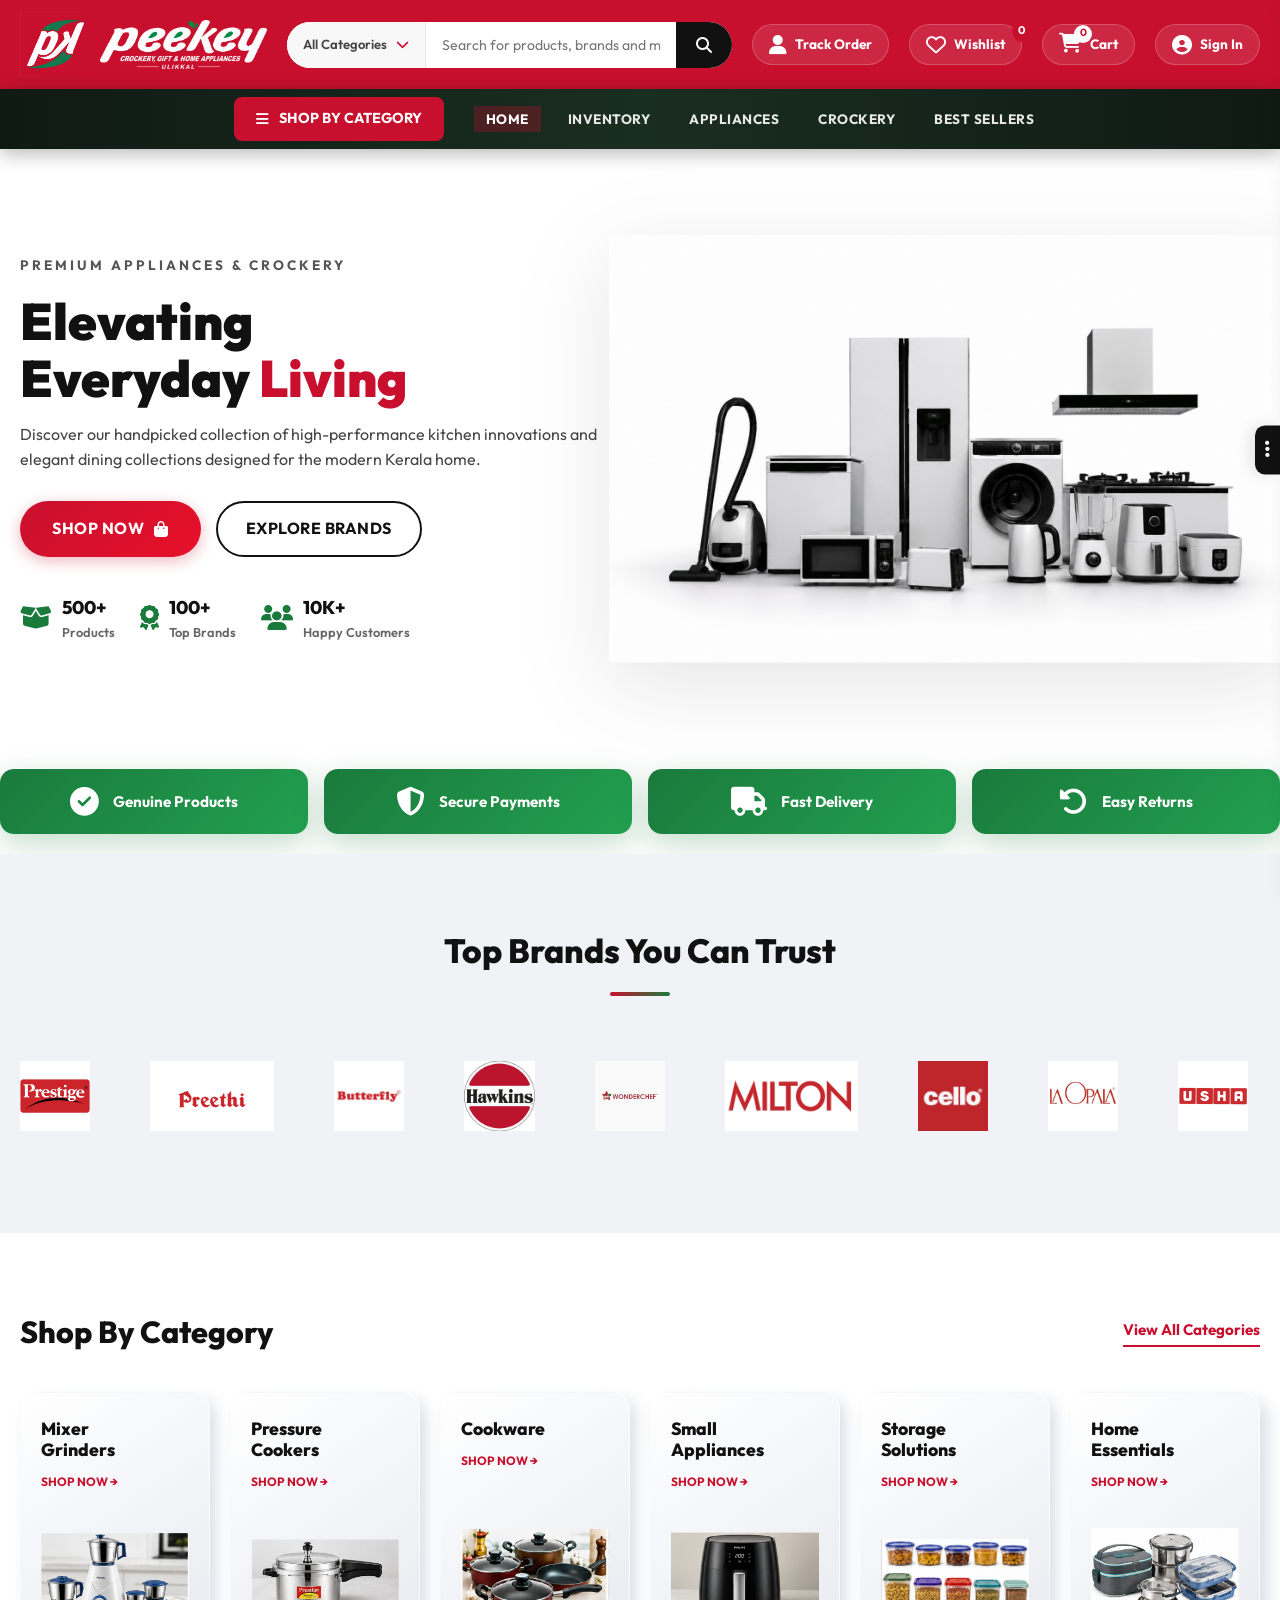
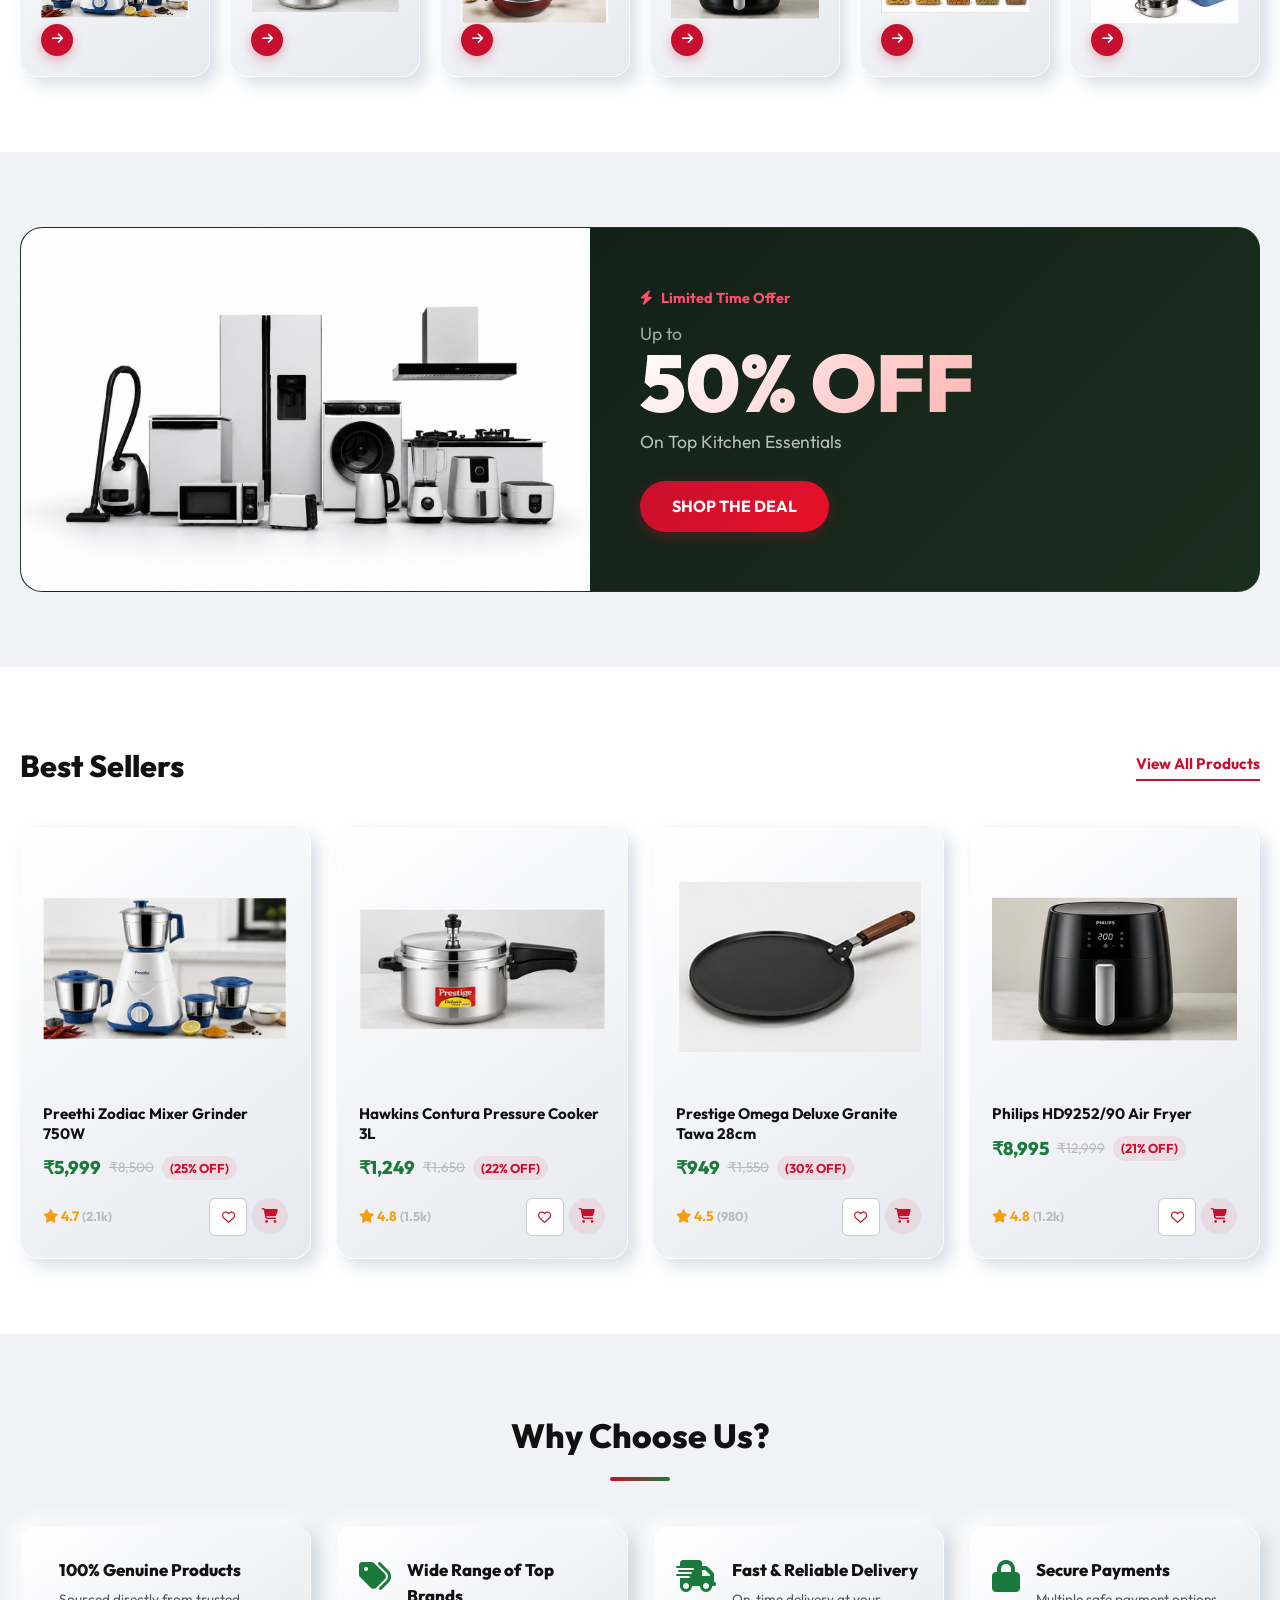
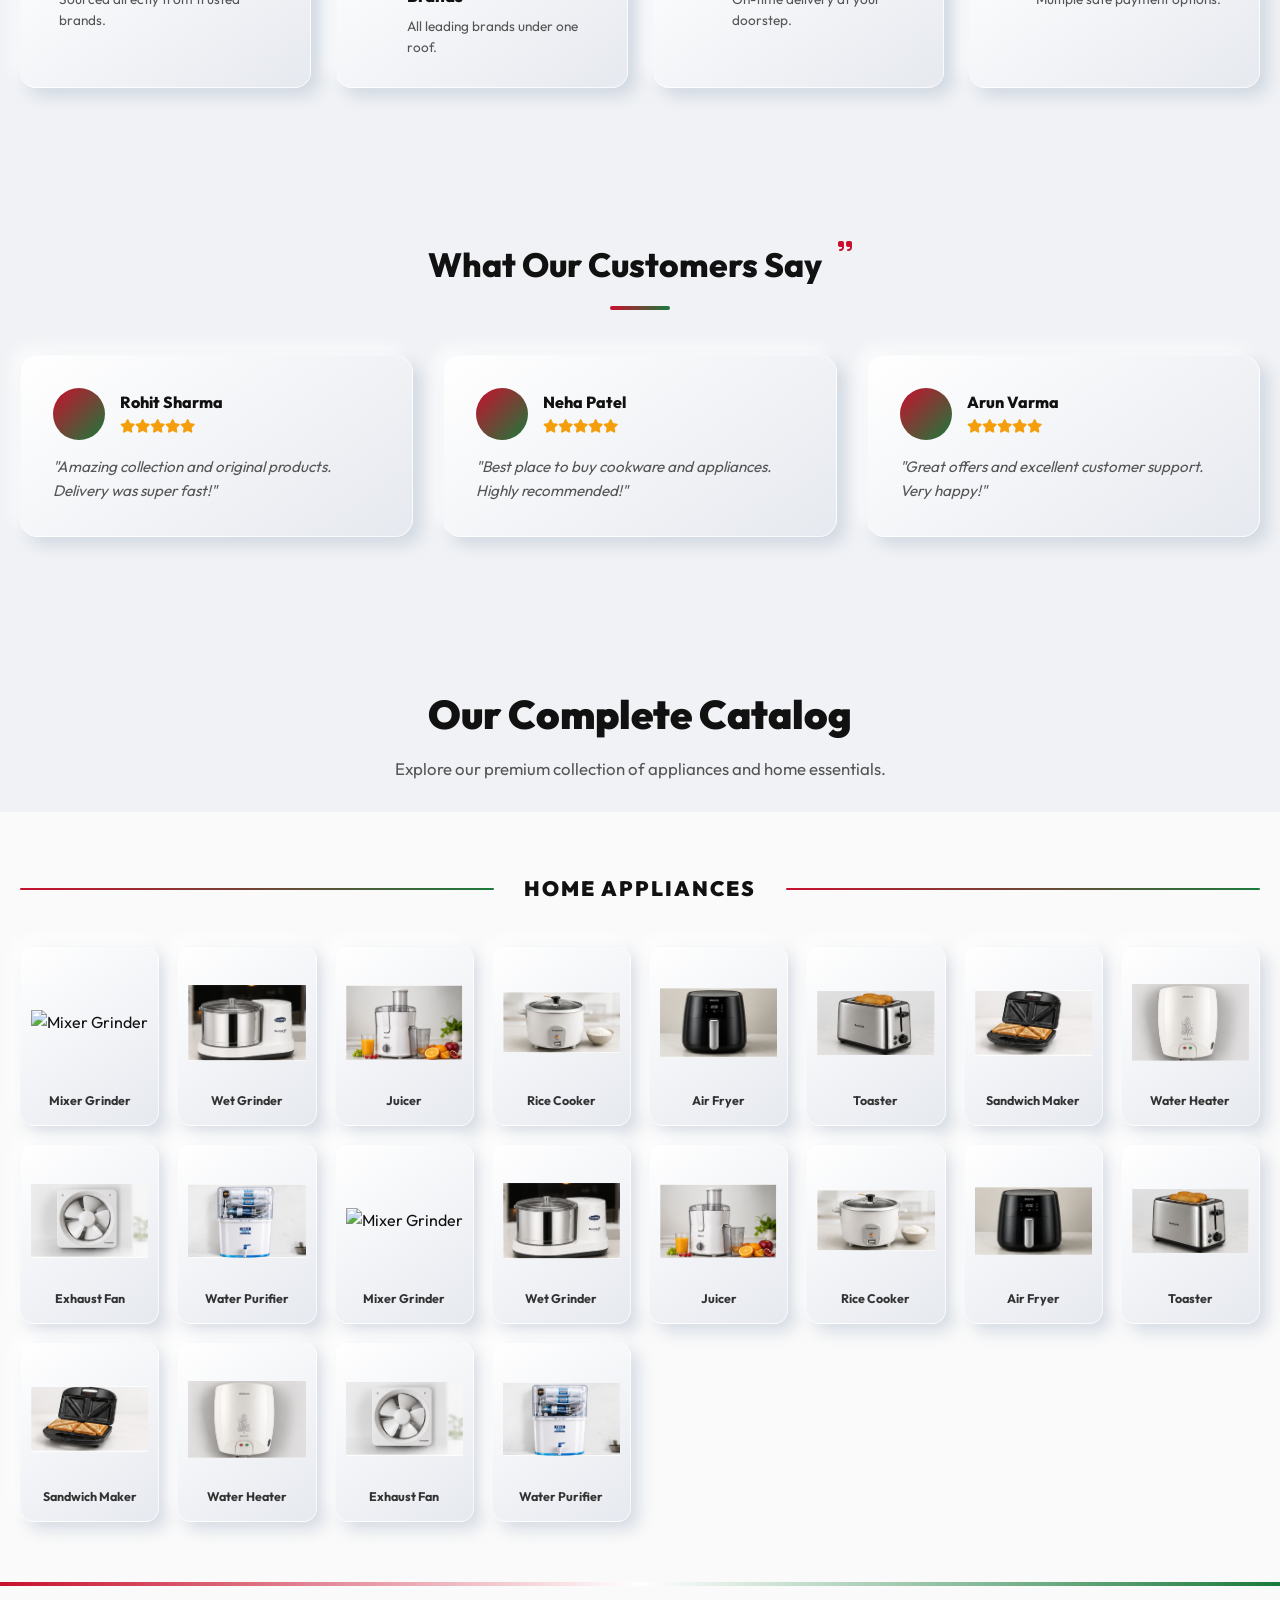
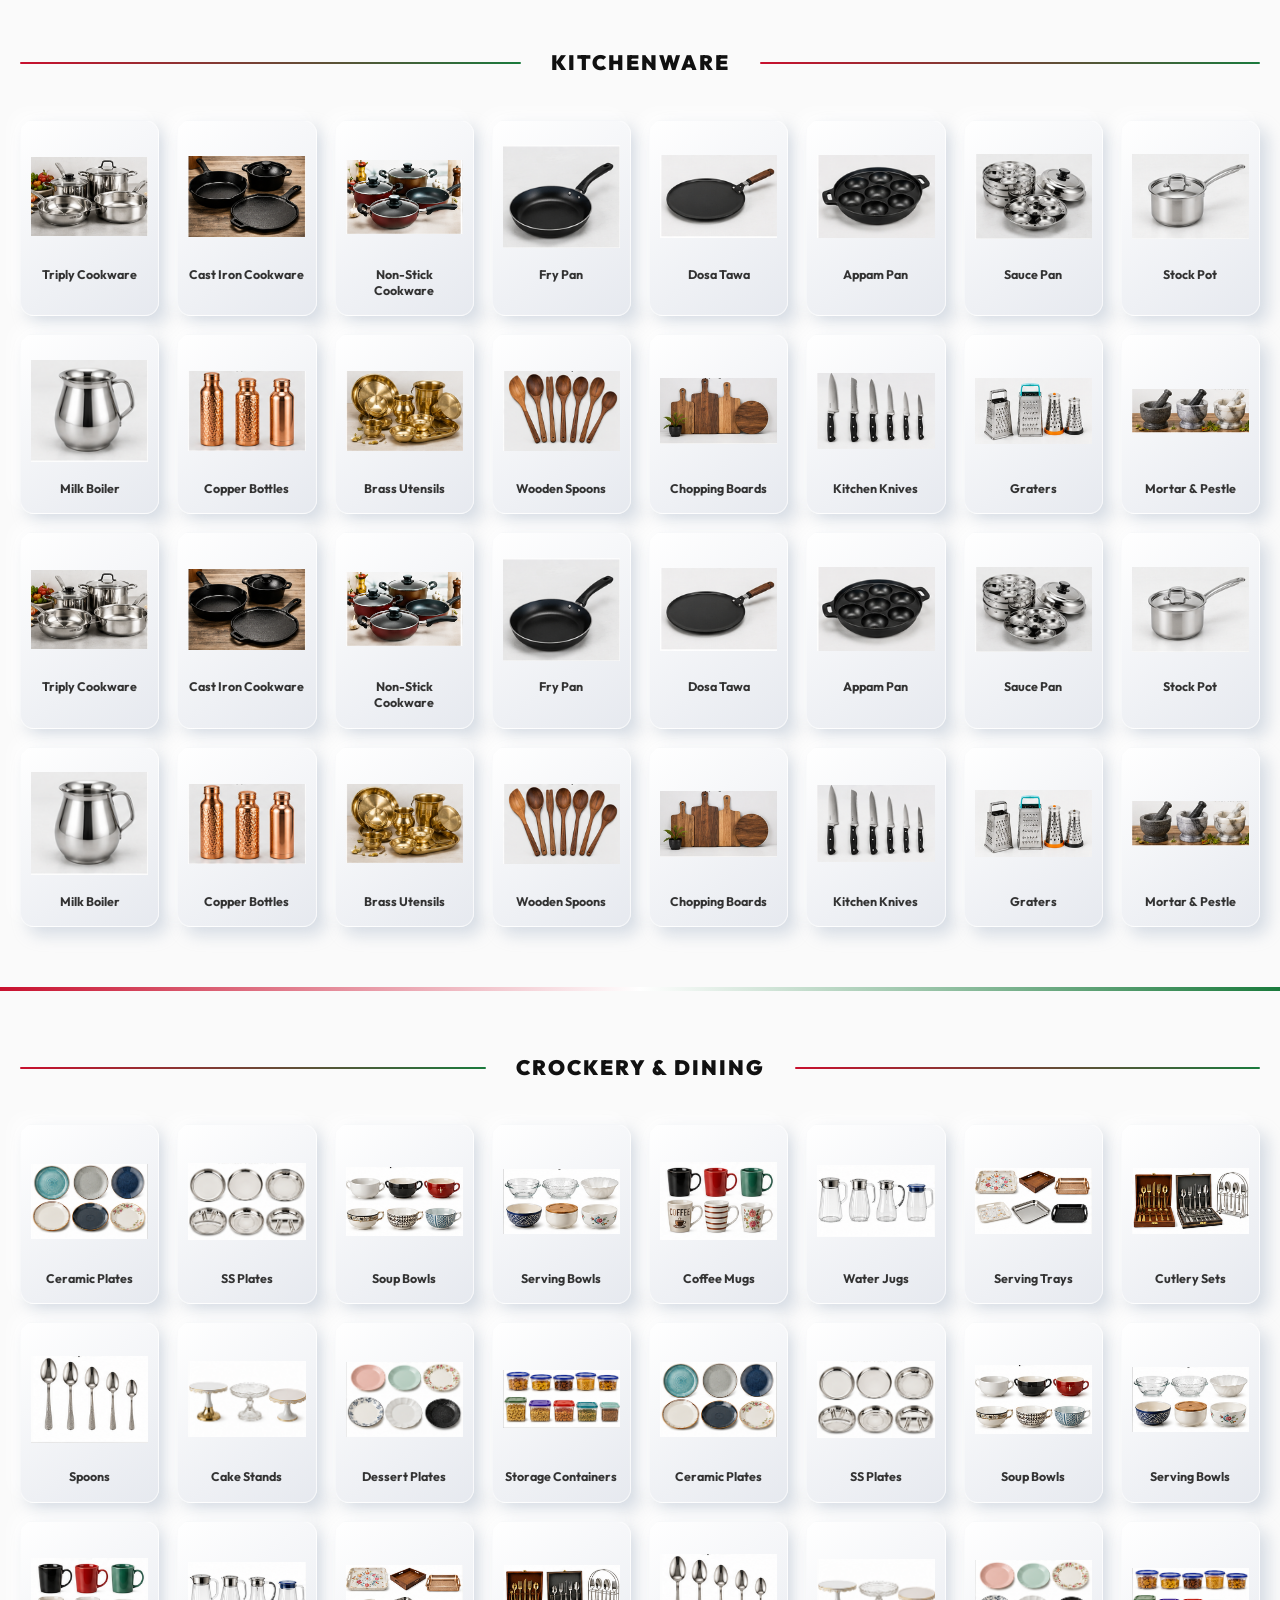
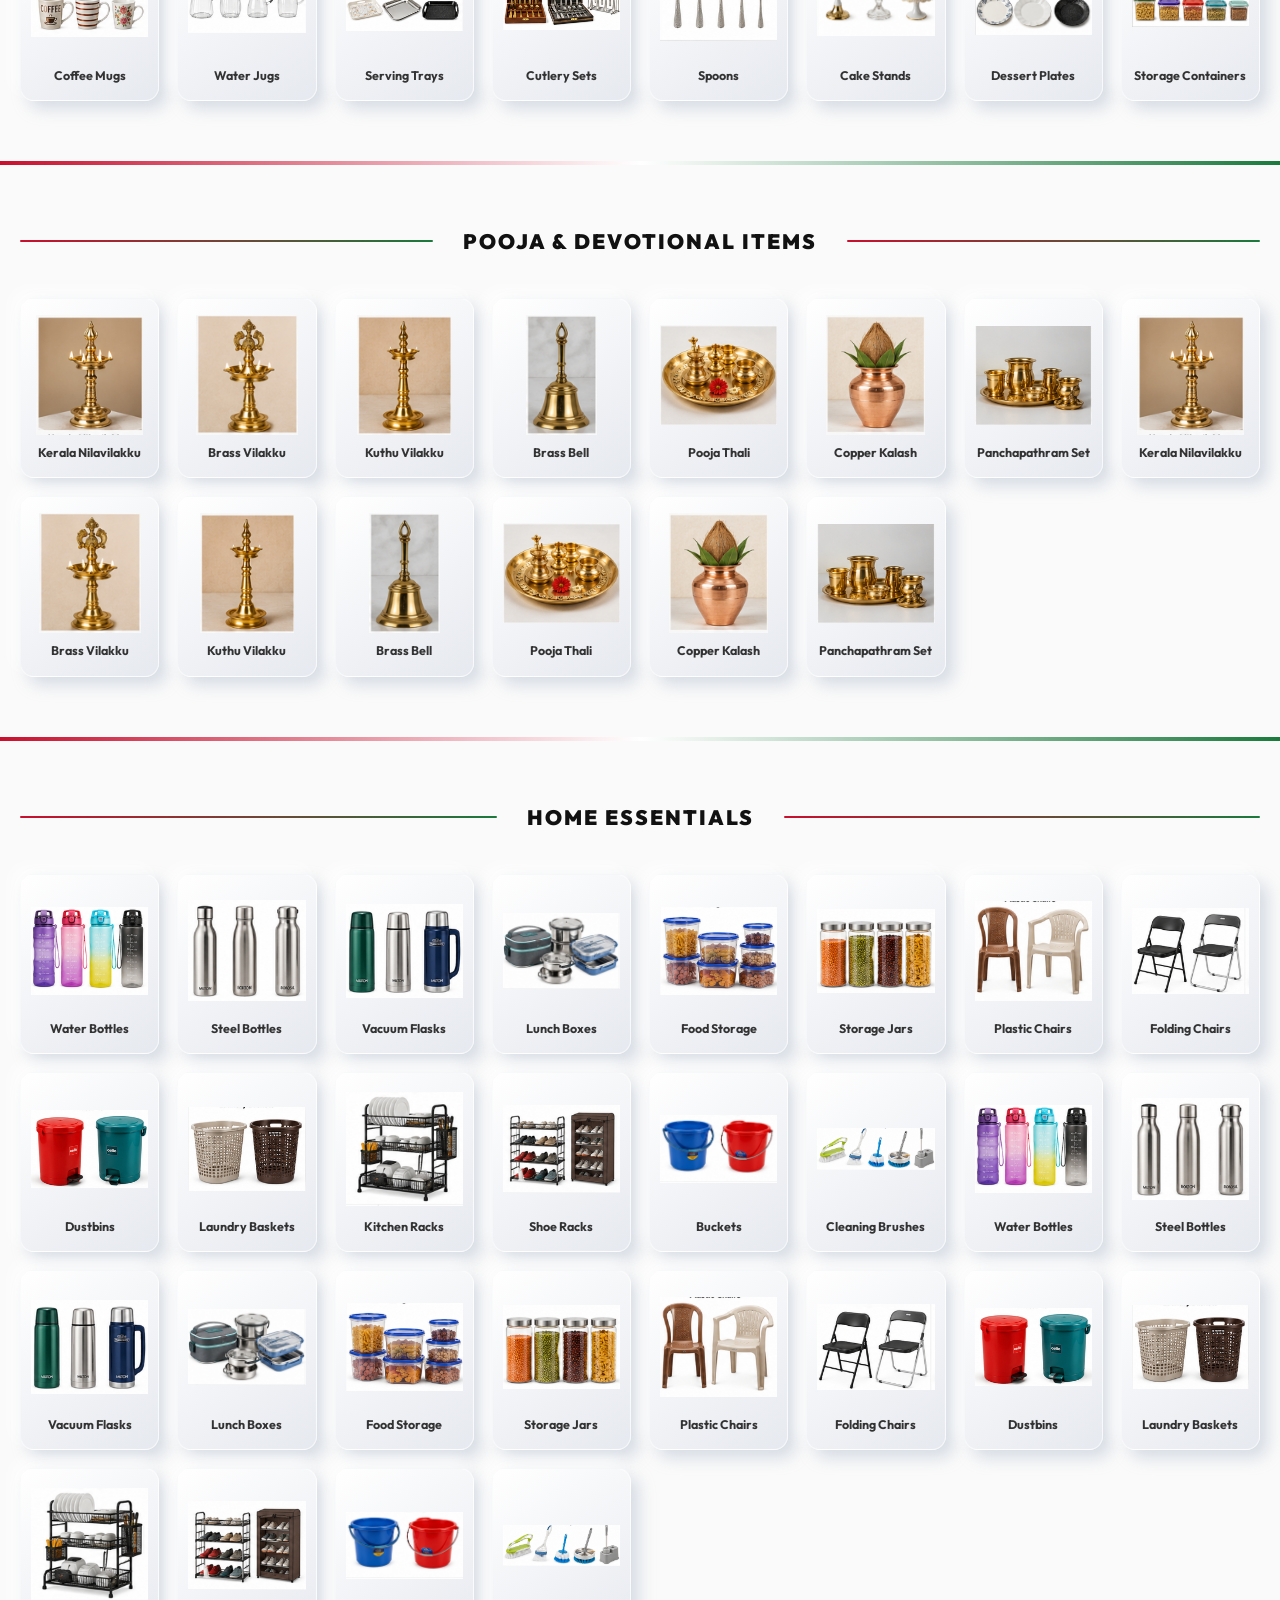
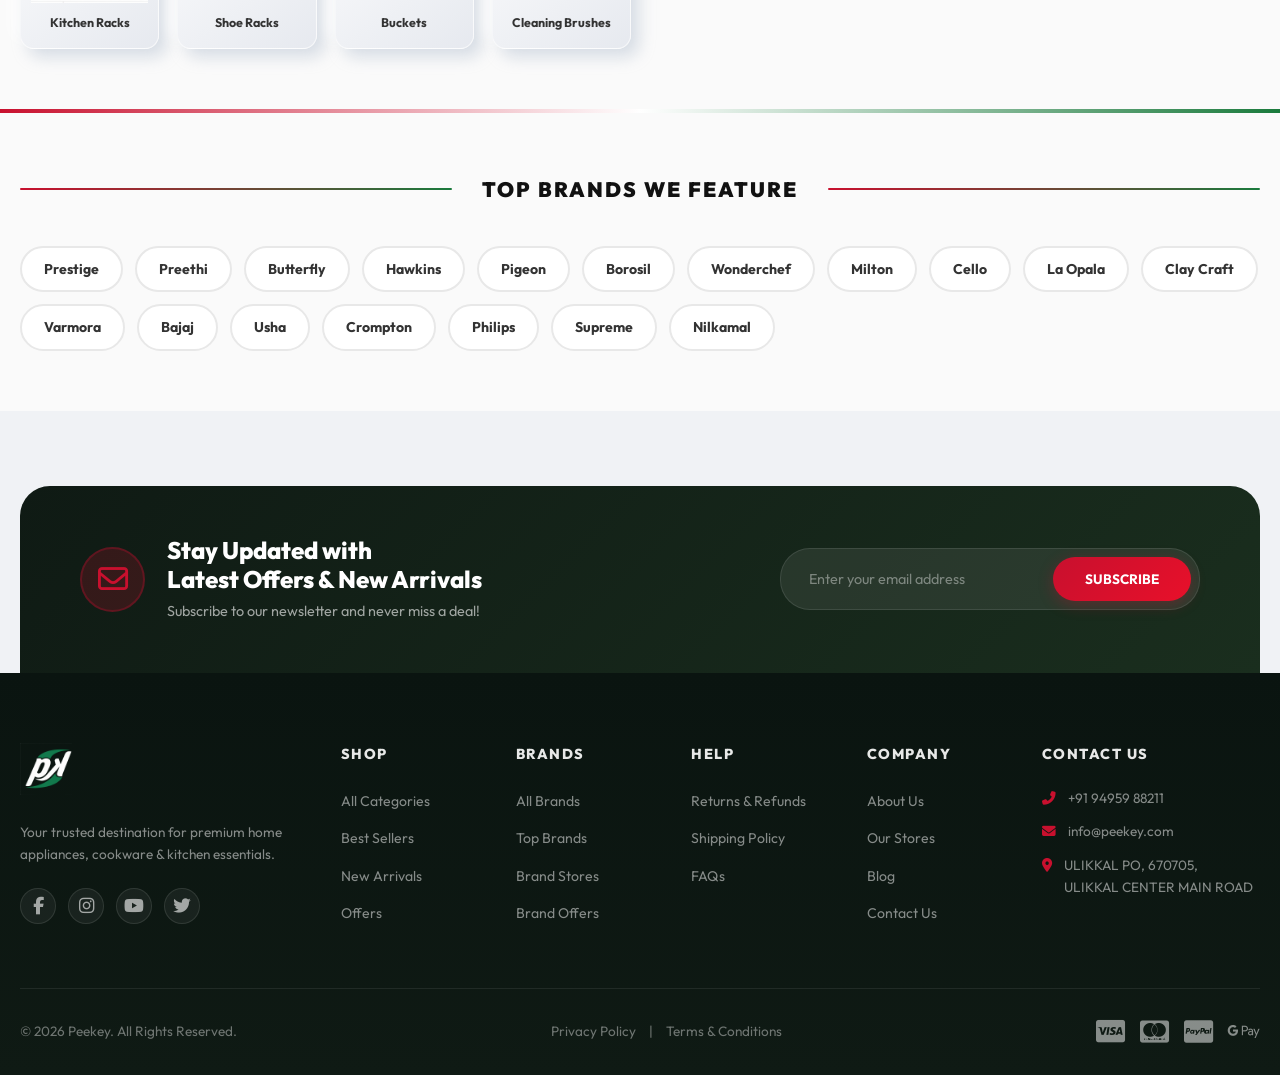
==== commit 81fb989e: "update" ====
--- a/index.html
+++ b/index.html
@@ -95,7 +95,26 @@
 </head>
 <body>
 
-    <!-- Right Sidebar Notch Trigger -->
+    <!-- Preloader -->
+    <div id="preloader">
+        <div class="preloader-logo-wrap">
+            <img src="banner-nobg.png?v=5" alt="Peekey Logo" class="preloader-logo">
+        </div>
+    </div>
+    <script>
+    window.addEventListener('load', function() {
+        const preloader = document.getElementById('preloader');
+        if (preloader) {
+            setTimeout(function() {
+                preloader.classList.add('fade-out');
+                setTimeout(function() {
+                    preloader.remove();
+                }, 600);
+            }, 2000);
+        }
+    });
+    </script>
+
     <div class="right-notch-btn" id="openSidebarBtn">
         <i class="fas fa-ellipsis-v"></i>
     </div>
@@ -119,12 +138,21 @@
     <div class="top-search-bar">
         <div class="container ts-inner">
             <a href="index.html" class="ts-logo">
-                <img src="logo.png" alt="Peekey Logo">
+                <img src="logo.png" alt="Peekey Logo" class="header-logo-icon">
+                <img src="banner-nobg.png?v=5" alt="Peekey Banner" class="header-logo-banner">
             </a>
             
             <div class="ts-search">
                 <div class="search-dropdown">
-                    <span>All Categories <i class="fas fa-chevron-down"></i></span>
+                    <span id="selected-category-text">All Categories <i class="fas fa-chevron-down"></i></span>
+                    <ul class="search-dropdown-menu">
+                        <li data-value="All Categories">All Categories</li>
+                        <li data-value="Home Appliances">Home Appliances</li>
+                        <li data-value="Kitchenware">Kitchenware</li>
+                        <li data-value="Crockery & Dining">Crockery & Dining</li>
+                        <li data-value="Pooja & Devotional">Pooja & Devotional</li>
+                        <li data-value="Home Essentials">Home Essentials</li>
+                    </ul>
                 </div>
                 <input type="text" placeholder="Search for products, brands and more...">
                 <button type="submit"><i class="fas fa-search"></i></button>
@@ -366,7 +394,7 @@
             
             <div class="product-grid-exact">
                 <!-- Product 1 -->
-                <div class="product-card-exact">
+                <div class="product-card-exact" data-category="Home Appliances">
                     <div class="product-img-box">
                         <img src="mixer grinder.png" alt="Product">
                     </div>
@@ -388,7 +416,7 @@
                 </div>
                 
                 <!-- Product 2 -->
-                <div class="product-card-exact">
+                <div class="product-card-exact" data-category="Kitchenware">
                     <div class="product-img-box">
                         <img src="Pressure Cooker.png" alt="Product">
                     </div>
@@ -410,7 +438,7 @@
                 </div>
 
                 <!-- Product 3 -->
-                <div class="product-card-exact">
+                <div class="product-card-exact" data-category="Kitchenware">
                     <div class="product-img-box">
                         <img src="Dosa Tawa.png" alt="Product">
                     </div>
@@ -432,7 +460,7 @@
                 </div>
 
                 <!-- Product 4 -->
-                <div class="product-card-exact">
+                <div class="product-card-exact" data-category="Home Appliances">
                     <div class="product-img-box">
                         <img src="Air Fryer.png" alt="Product">
                     </div>
@@ -832,6 +860,8 @@
           const el = document.createElement('div');
           el.className = 'shelf-item pk-cloud-item';
           el.dataset.pkid = p.id;
+          el.setAttribute('data-category', p.category);
+          el.setAttribute('data-name', p.name);
           
           // Click event: if Admin, open quick edit modal
           el.onclick = function(e) {
--- a/style.css
+++ b/style.css
@@ -73,6 +73,11 @@
     font-family: 'Outfit', sans-serif;
 }
 
+html, body {
+    overflow-x: hidden;
+    width: 100%;
+}
+
 body {
     background: var(--bg-color);
     color: var(--text-dark);
@@ -182,11 +187,11 @@
 
 .btn-outline-dark {
     background: transparent;
-    color: #fff;
+    color: var(--text-dark);
     padding: 13px 28px;
     border-radius: 30px;
     font-weight: 700;
-    border: 2px solid rgba(255, 255, 255, 0.45);
+    border: 2px solid var(--text-dark);
     transition: 0.3s;
     letter-spacing: 0.5px;
     display: inline-flex;
@@ -194,8 +199,8 @@
 }
 
 .btn-outline-dark:hover {
-    background: #fff;
-    color: #111;
+    background: var(--text-dark);
+    color: #fff;
 }
 
 /* Typography */
@@ -275,10 +280,22 @@
     gap: 20px;
 }
 
-.ts-logo img {
-    height: 85px;
-    margin-left: var(--logo-move-left-right);
-    margin-right: var(--logo-margin-right);
+.ts-logo {
+    display: flex;
+    align-items: center;
+    gap: 15px;
+    flex-shrink: 0;
+}
+
+.header-logo-icon {
+    height: 65px !important;
+    object-fit: contain;
+    transition: 0.3s transform;
+}
+
+.header-logo-banner {
+    height: 50px !important;
+    object-fit: contain;
     transition: 0.3s transform;
 }
 
@@ -299,6 +316,7 @@
 }
 
 .search-dropdown {
+    position: relative;
     background: #f8f8f8;
     padding: 0 16px;
     display: flex;
@@ -313,6 +331,39 @@
 
 .search-dropdown i {
     margin-left: 6px;
+    color: var(--red);
+}
+
+.search-dropdown-menu {
+    position: absolute;
+    top: calc(100% + 5px);
+    left: 0;
+    background: #fff;
+    border: 1px solid #ddd;
+    border-radius: 8px;
+    box-shadow: 0 10px 25px rgba(0,0,0,0.1);
+    list-style: none;
+    padding: 8px 0;
+    margin: 0;
+    min-width: 180px;
+    z-index: 1000;
+    display: none;
+}
+
+.search-dropdown-menu.active {
+    display: block;
+}
+
+.search-dropdown-menu li {
+    padding: 10px 16px;
+    color: #333;
+    font-weight: 500;
+    transition: 0.2s;
+    text-align: left;
+}
+
+.search-dropdown-menu li:hover {
+    background: #f5f5f5;
     color: var(--red);
 }
 
@@ -343,6 +394,7 @@
 .ts-actions {
     display: flex;
     gap: 20px;
+    flex-shrink: 0;
 }
 
 .ts-action-item {
@@ -503,6 +555,39 @@
     width: 100%;
 }
 
+.hero-brand-wrap {
+    display: flex;
+    align-items: center;
+    gap: 15px;
+    margin-bottom: 24px;
+}
+
+.hero-brand-capsule {
+    display: inline-flex;
+    align-items: center;
+    gap: 15px;
+    background: var(--dark-bg);
+    padding: 8px 20px;
+    border-radius: 50px;
+    box-shadow: 0 4px 15px rgba(0, 0, 0, 0.12);
+}
+
+.hero-brand-separator {
+    width: 1px;
+    height: 24px;
+    background: rgba(255, 255, 255, 0.2);
+}
+
+.hero-brand-banner {
+    height: 42px;
+    object-fit: contain;
+}
+
+.hero-brand-logo {
+    height: 55px;
+    object-fit: contain;
+}
+
 .hero-tag {
     color: var(--text-gray);
     font-size: var(--hero-tag-size);
@@ -821,6 +906,12 @@
     flex-direction: column;
     position: relative;
     overflow: hidden;
+}
+
+.product-info-box {
+    display: flex;
+    flex-direction: column;
+    flex: 1;
 }
 
 .product-card-exact::before {
@@ -1378,9 +1469,21 @@
     }
 
     .nav-inner-wrapper {
+        width: 100%;
+        max-width: 100%;
+        box-sizing: border-box;
         overflow-x: auto;
         padding: 0 10px;
         justify-content: flex-start;
+        scrollbar-width: none;
+        -ms-overflow-style: none;
+    }
+    
+    .hero-brand-wrap {
+        justify-content: center;
+    }
+    .nav-inner-wrapper::-webkit-scrollbar {
+        display: none;
     }
 
     .nav-menu {
@@ -1488,10 +1591,106 @@
 
     .category-grid-exact {
         grid-template-columns: repeat(2, 1fr);
+        gap: 12px;
+    }
+
+    .cat-card-exact {
+        height: 200px !important;
+        padding: 15px 12px !important;
+        border-radius: 12px !important;
+    }
+
+    .cat-card-img {
+        height: 100px !important;
     }
 
     .product-grid-exact {
-        grid-template-columns: 1fr;
+        grid-template-columns: repeat(2, 1fr) !important;
+        gap: 12px !important;
+    }
+
+    .product-card-exact {
+        padding: 10px !important;
+        border-radius: 12px !important;
+    }
+
+    .product-title-exact {
+        font-size: 0.82rem !important;
+        line-height: 1.3 !important;
+        height: 2.6rem !important;
+        display: -webkit-box;
+        -webkit-line-clamp: 2;
+        -webkit-box-orient: vertical;
+        overflow: hidden;
+        margin-bottom: 8px !important;
+    }
+
+    .product-price-exact {
+        flex-wrap: wrap;
+        gap: 4px !important;
+        font-size: 0.8rem !important;
+        margin-bottom: 8px !important;
+    }
+
+    .product-price-exact .current {
+        font-size: 0.88rem !important;
+    }
+
+    .product-price-exact .old, .product-price-exact .discount {
+        font-size: 0.72rem !important;
+    }
+
+    .product-meta-exact {
+        flex-direction: column;
+        align-items: flex-start !important;
+        gap: 8px !important;
+    }
+
+    .product-meta-exact .rating {
+        font-size: 0.75rem !important;
+    }
+
+    .product-meta-exact .rating span {
+        font-size: 0.7rem !important;
+    }
+
+    .product-meta-exact > div:last-child {
+        align-self: flex-end;
+        display: flex;
+        gap: 4px;
+        margin-top: 4px;
+    }
+
+    .cart-btn-exact, .wishlist-btn-exact {
+        width: 30px !important;
+        height: 30px !important;
+        font-size: 0.75rem !important;
+        line-height: 30px !important;
+        display: flex !important;
+        align-items: center !important;
+        justify-content: center !important;
+    }
+
+    .hero-brand-banner {
+        height: 32px !important;
+    }
+
+    .hero-brand-logo {
+        height: 42px !important;
+    }
+
+    .hero-brand-wrap {
+        gap: 10px !important;
+        margin-bottom: 16px !important;
+    }
+
+    .hero-brand-capsule {
+        padding: 6px 12px !important;
+        gap: 10px !important;
+    }
+
+    .hero-brand-separator {
+        height: 18px !important;
     }
 
     .wcu-grid-exact {
@@ -1508,6 +1707,29 @@
 
     .shelf-container {
         grid-template-columns: repeat(2, 1fr);
+    }
+
+    .ts-logo {
+        gap: 8px !important;
+    }
+    .header-logo-icon {
+        height: 40px !important;
+    }
+    .header-logo-banner {
+        height: 30px !important;
+    }
+    
+    .ts-actions {
+        gap: 8px !important;
+    }
+    
+    .ts-action-item {
+        padding: 6px 10px !important;
+        font-size: 0.75rem !important;
+    }
+    
+    .ts-action-item i {
+        font-size: 1rem !important;
     }
 
     :root {
@@ -1565,3 +1787,147 @@
 .modal-overlay.active .modal-box { transform: translateY(0); }
 .close-modal-btn { position: absolute; top: 15px; right: 15px; background: #f0f0f0; border: none; width: 32px; height: 32px; border-radius: 50%; display: flex; align-items: center; justify-content: center; cursor: pointer; transition: 0.3s; color: #555; }
 .close-modal-btn:hover { background: var(--red); color: #fff; }
+
+/* Smooth Scroll & Offset for sticky header */
+html {
+    scroll-behavior: smooth;
+}
+section, [id], .inv-anchor {
+    scroll-margin-top: 80px;
+}
+
+/* Mobile Header Crowding Fix */
+@media (max-width: 768px) {
+    .ts-inner {
+        gap: 10px;
+    }
+    .ts-logo {
+        gap: 10px;
+    }
+    .header-logo-icon {
+        height: 50px !important;
+    }
+    .header-logo-banner {
+        height: 38px !important;
+    }
+    .ts-action-item {
+        padding: 8px 12px;
+    }
+    .ts-action-item span {
+        display: none !important;
+    }
+    #userNameLabel {
+        display: none !important;
+    }
+}
+
+/* Website Preloader */
+#preloader {
+    position: fixed;
+    top: 0;
+    left: 0;
+    width: 100%;
+    height: 100%;
+    background-color: #bc1f24;
+    z-index: 999999;
+    display: flex;
+    justify-content: center;
+    align-items: center;
+    opacity: 1;
+    visibility: visible;
+    transition: opacity 0.5s cubic-bezier(0.25, 0.46, 0.45, 0.94),
+                visibility 0.5s cubic-bezier(0.25, 0.46, 0.45, 0.94);
+}
+
+#preloader.fade-out {
+    opacity: 0;
+    visibility: hidden;
+}
+
+.preloader-logo-wrap {
+    width: 600px;
+    max-width: 90%;
+    display: flex;
+    justify-content: center;
+    align-items: center;
+}
+
+.preloader-logo {
+    width: 100%;
+    height: auto;
+    object-fit: contain;
+    animation: pulseScale 1.8s ease-in-out infinite;
+}
+
+@keyframes pulseScale {
+    0%, 100% {
+        transform: scale(0.85);
+    }
+    50% {
+        transform: scale(1.05);
+    }
+}
+
+/* Toast Notification System */
+.toast-container {
+    position: fixed;
+    bottom: 24px;
+    right: 24px;
+    z-index: 100000;
+    display: flex;
+    flex-direction: column;
+    gap: 10px;
+    pointer-events: none;
+}
+
+.toast {
+    background: #111;
+    color: #fff;
+    padding: 12px 24px;
+    border-radius: 8px;
+    box-shadow: 0 10px 30px rgba(0, 0, 0, 0.2);
+    display: flex;
+    align-items: center;
+    gap: 12px;
+    font-family: 'Outfit', sans-serif;
+    font-weight: 500;
+    font-size: 0.9rem;
+    transform: translateY(20px);
+    opacity: 0;
+    transition: all 0.3s cubic-bezier(0.68, -0.55, 0.265, 1.55);
+    pointer-events: auto;
+    border-left: 4px solid var(--red);
+}
+
+.toast.active {
+    transform: translateY(0);
+    opacity: 1;
+}
+
+.toast-success {
+    border-left-color: #25D366;
+}
+
+.toast-wishlist {
+    border-left-color: var(--red);
+}
+
+.toast-info {
+    border-left-color: #3b82f6;
+}
+
+.toast i {
+    font-size: 1.1rem;
+}
+
+.toast-success i {
+    color: #25D366;
+}
+
+.toast-wishlist i {
+    color: var(--red);
+}
+
+.toast-info i {
+    color: #3b82f6;
+}
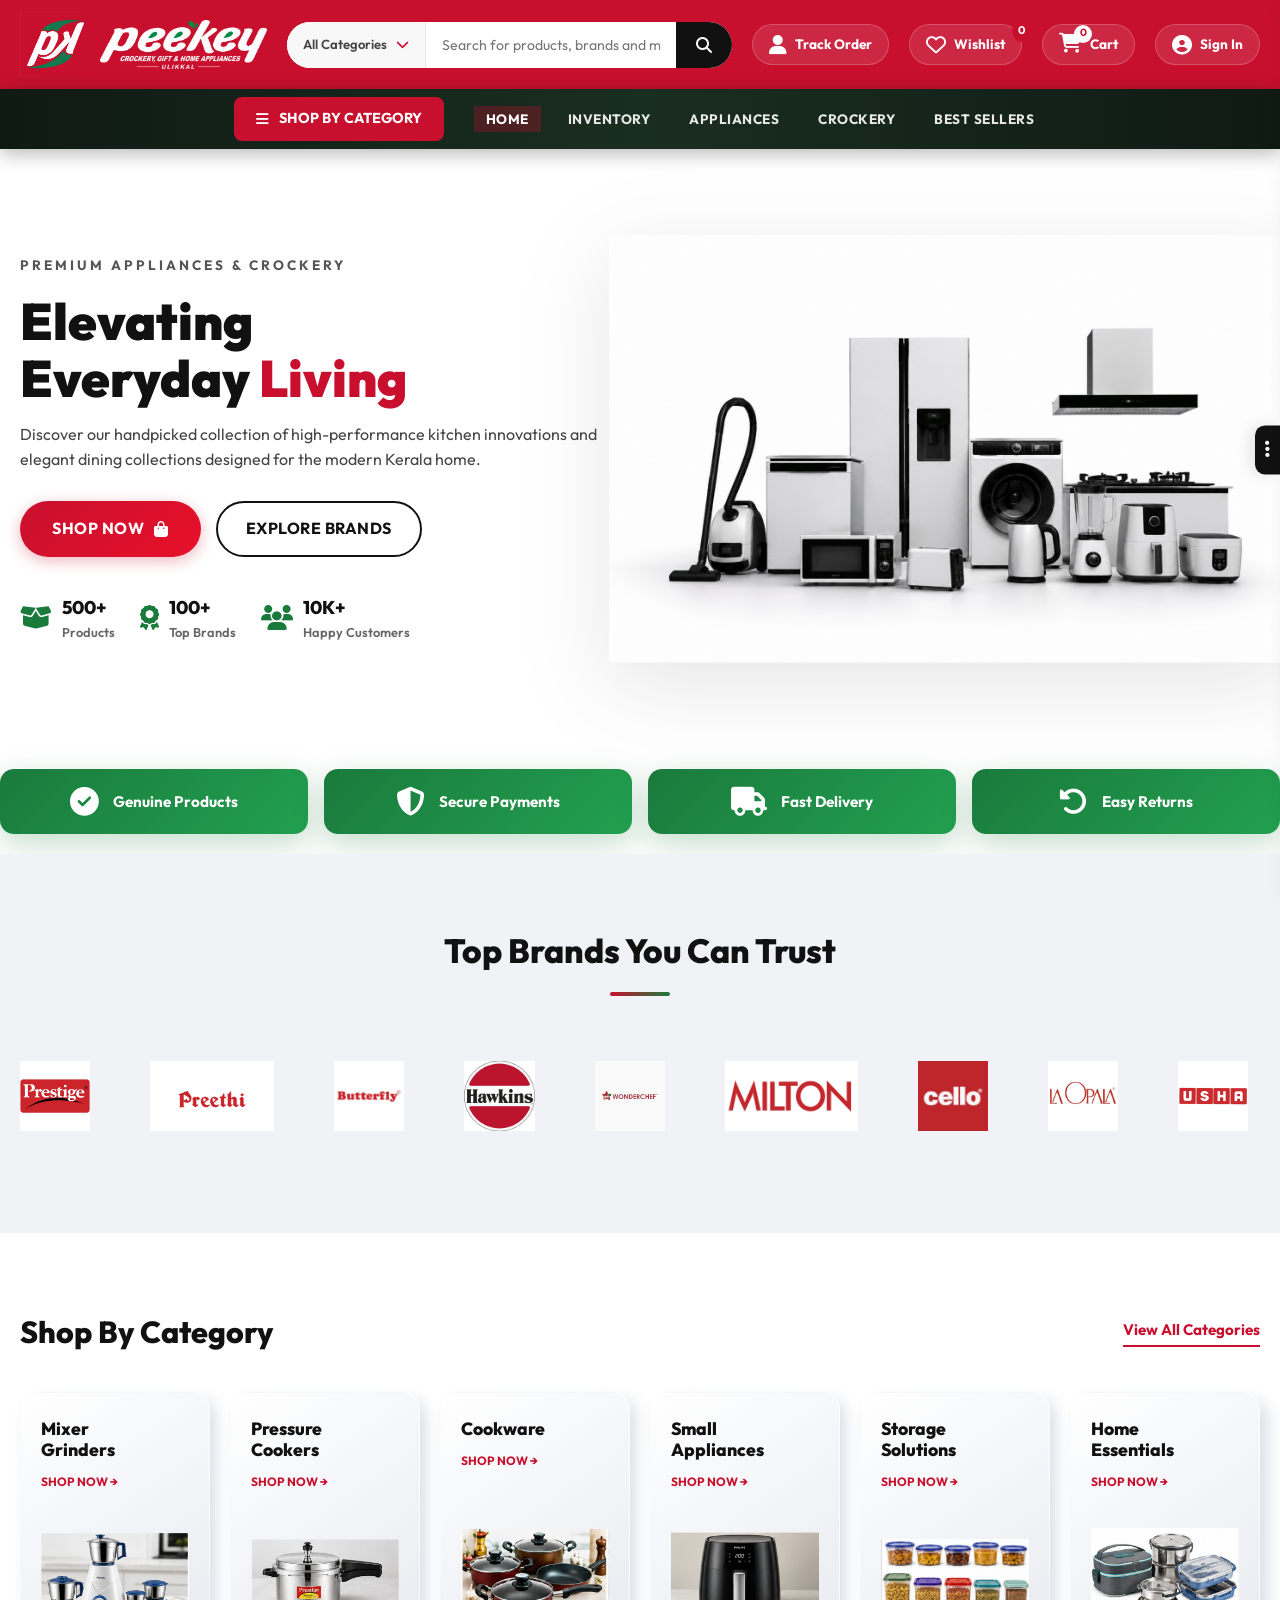
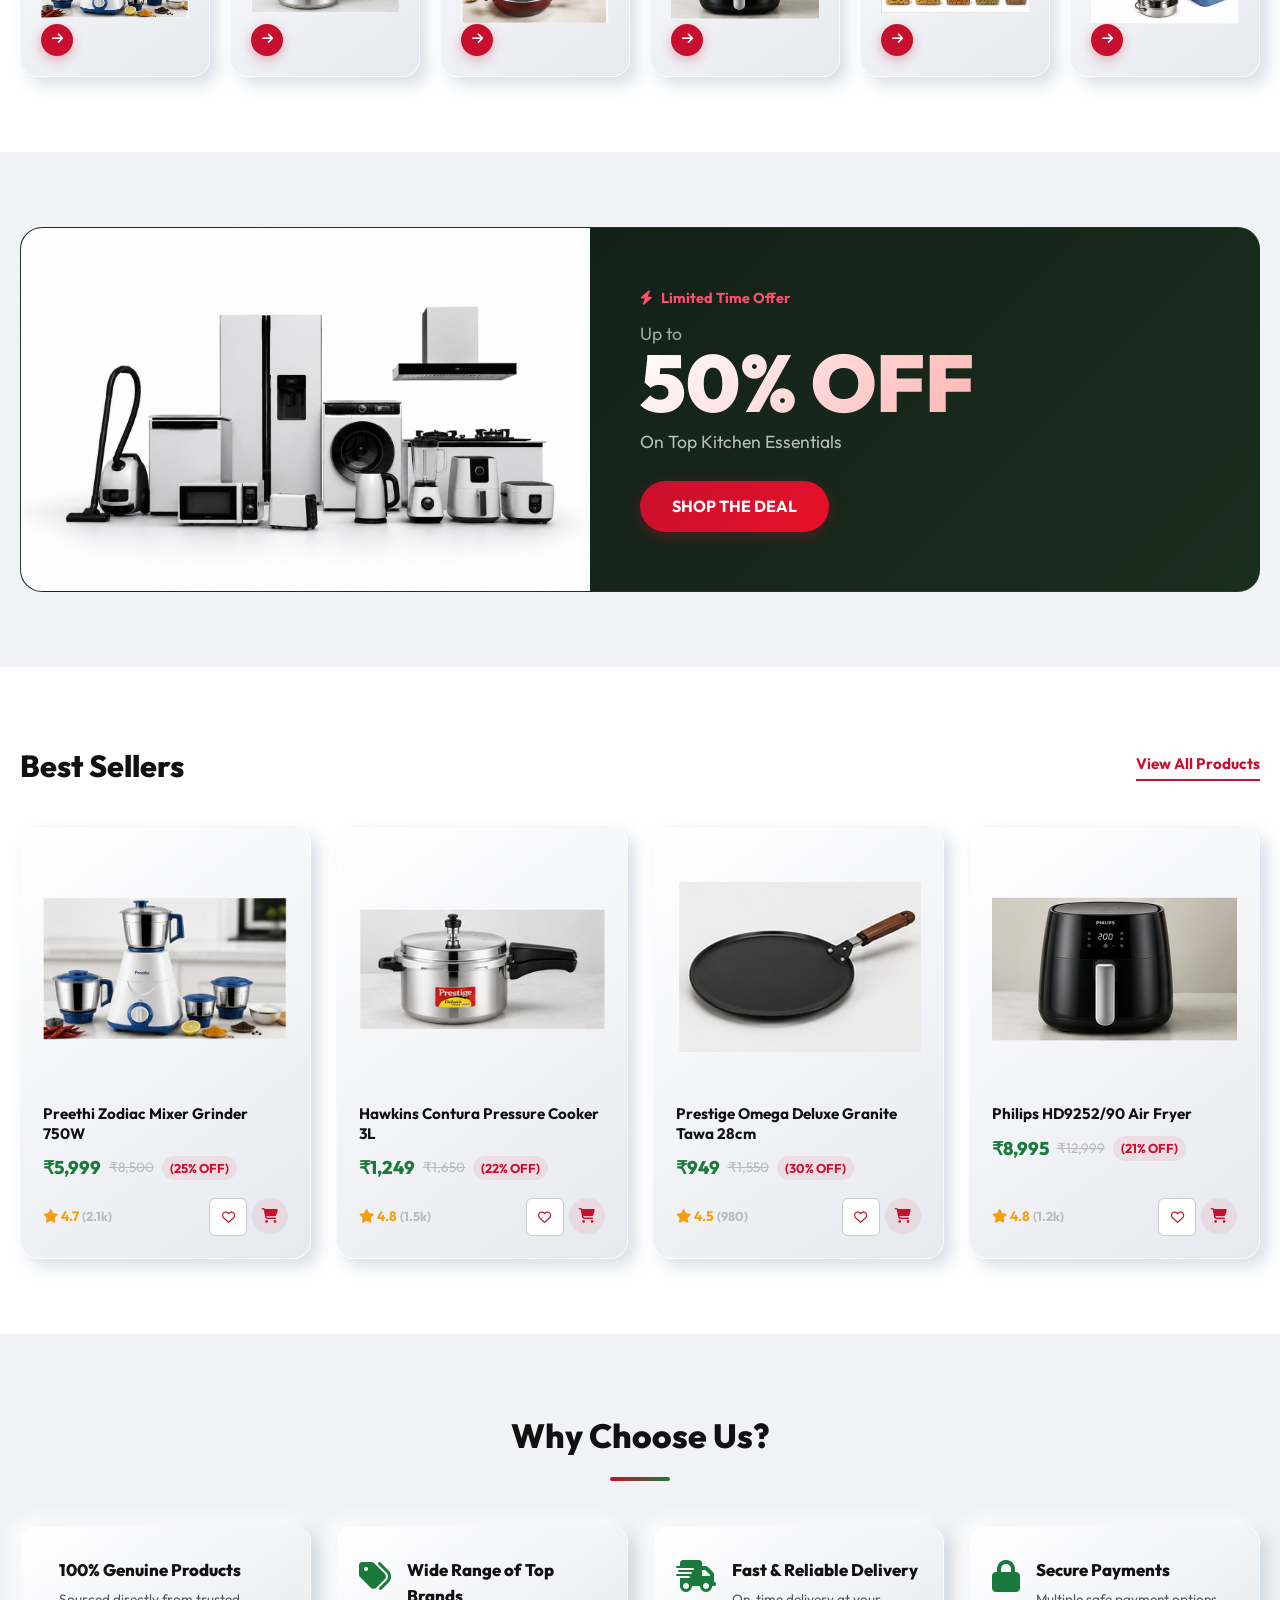
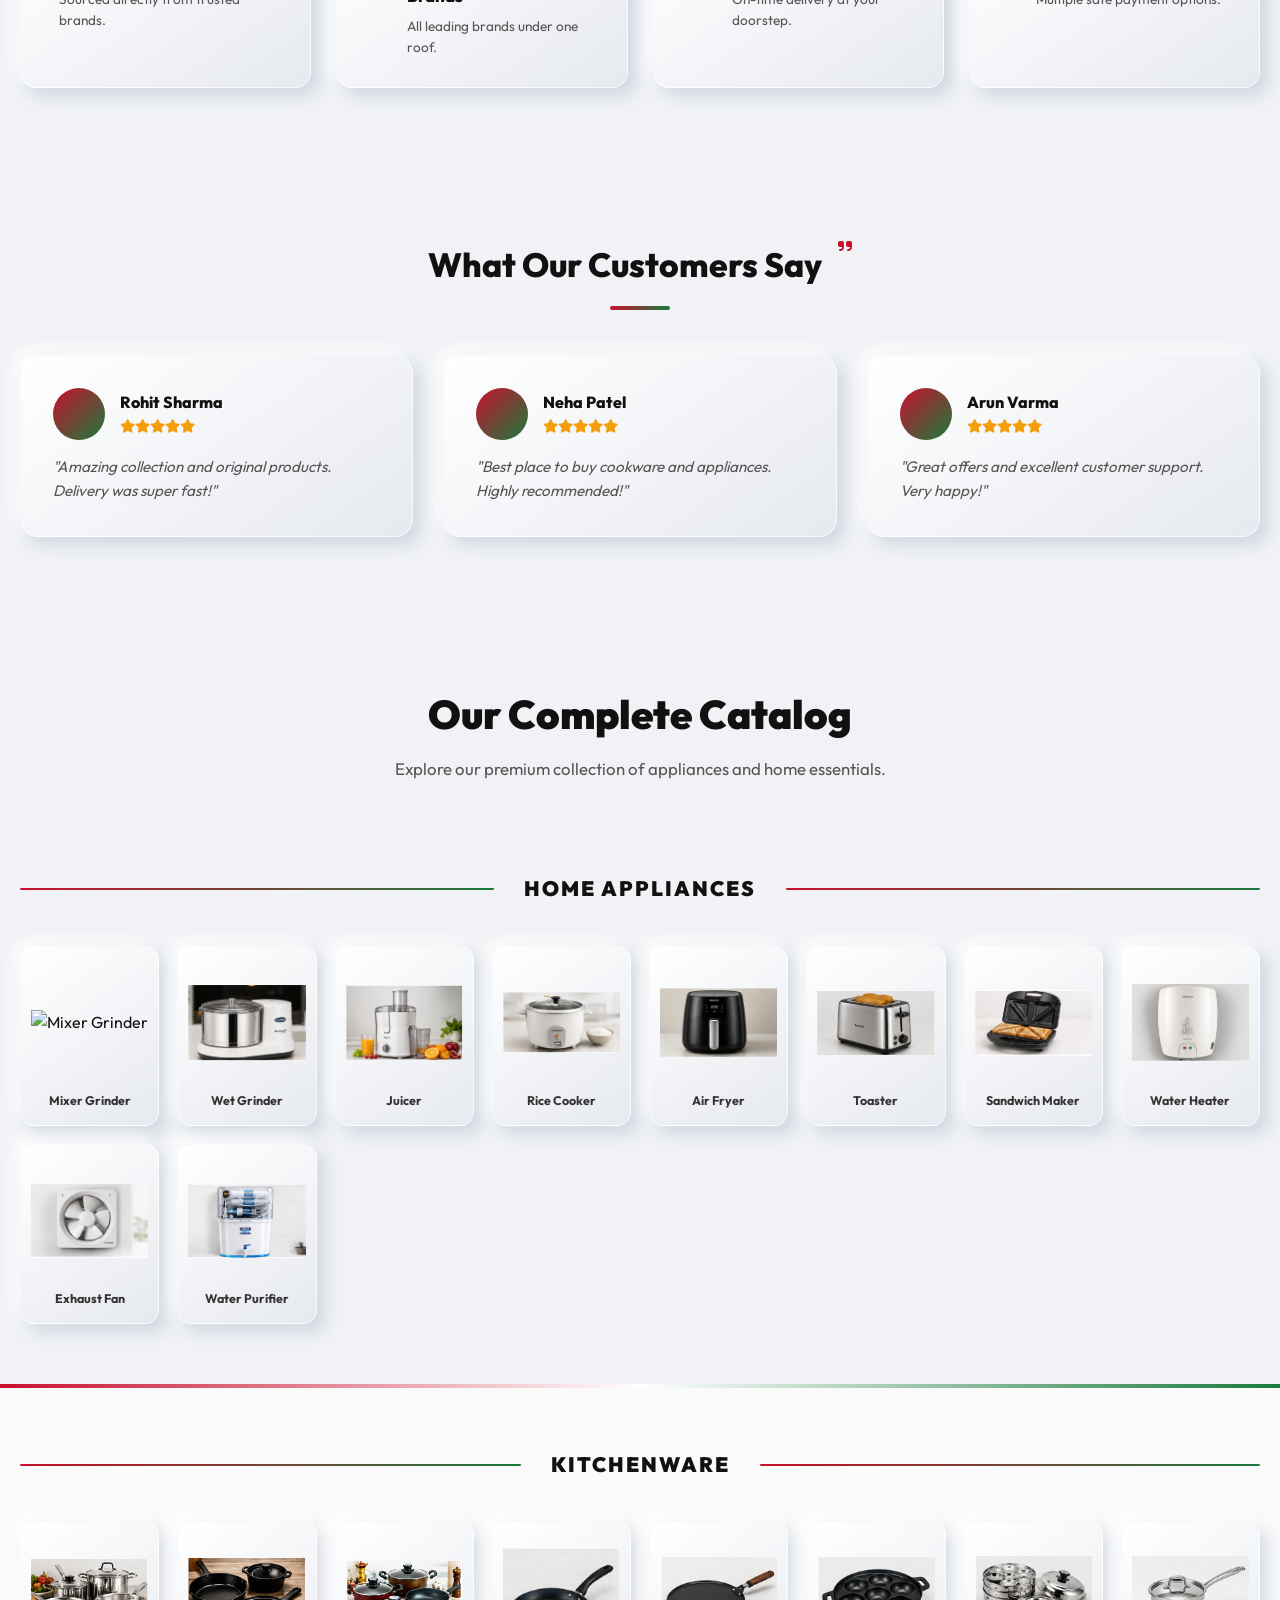
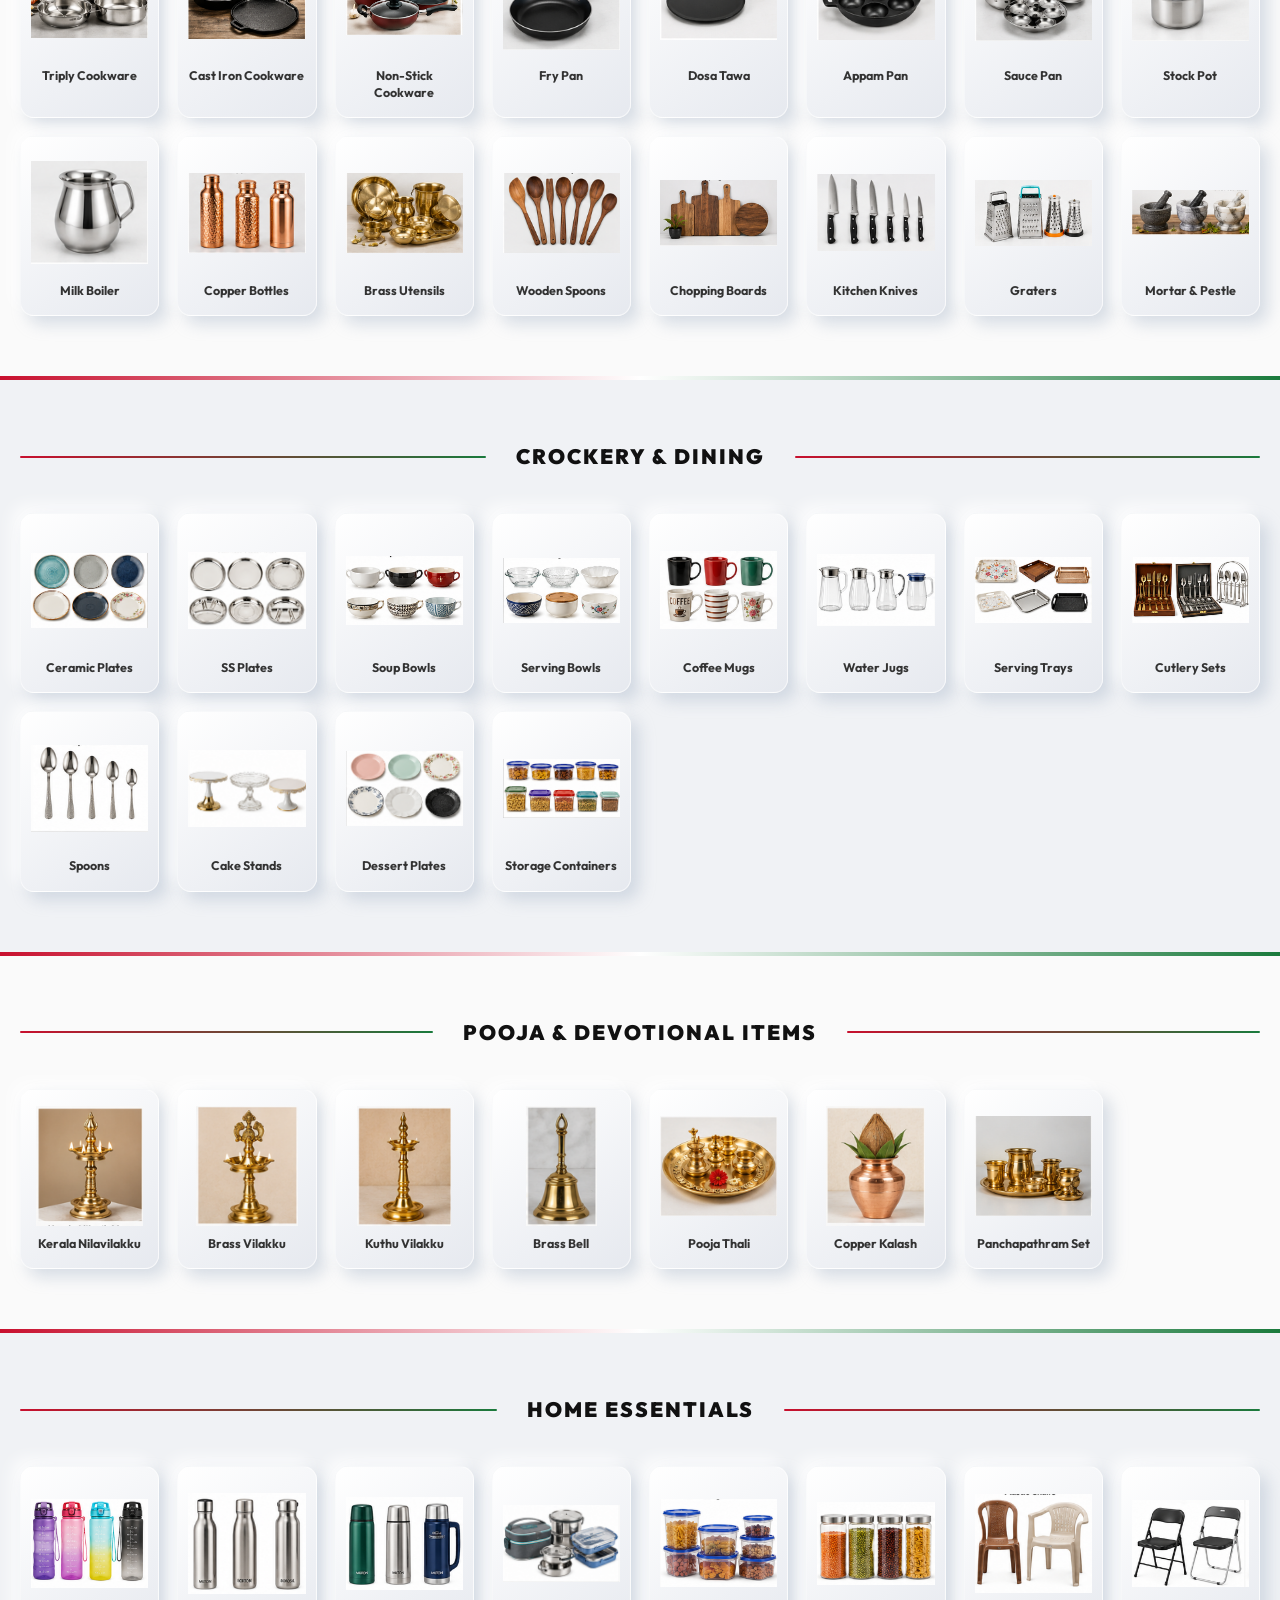
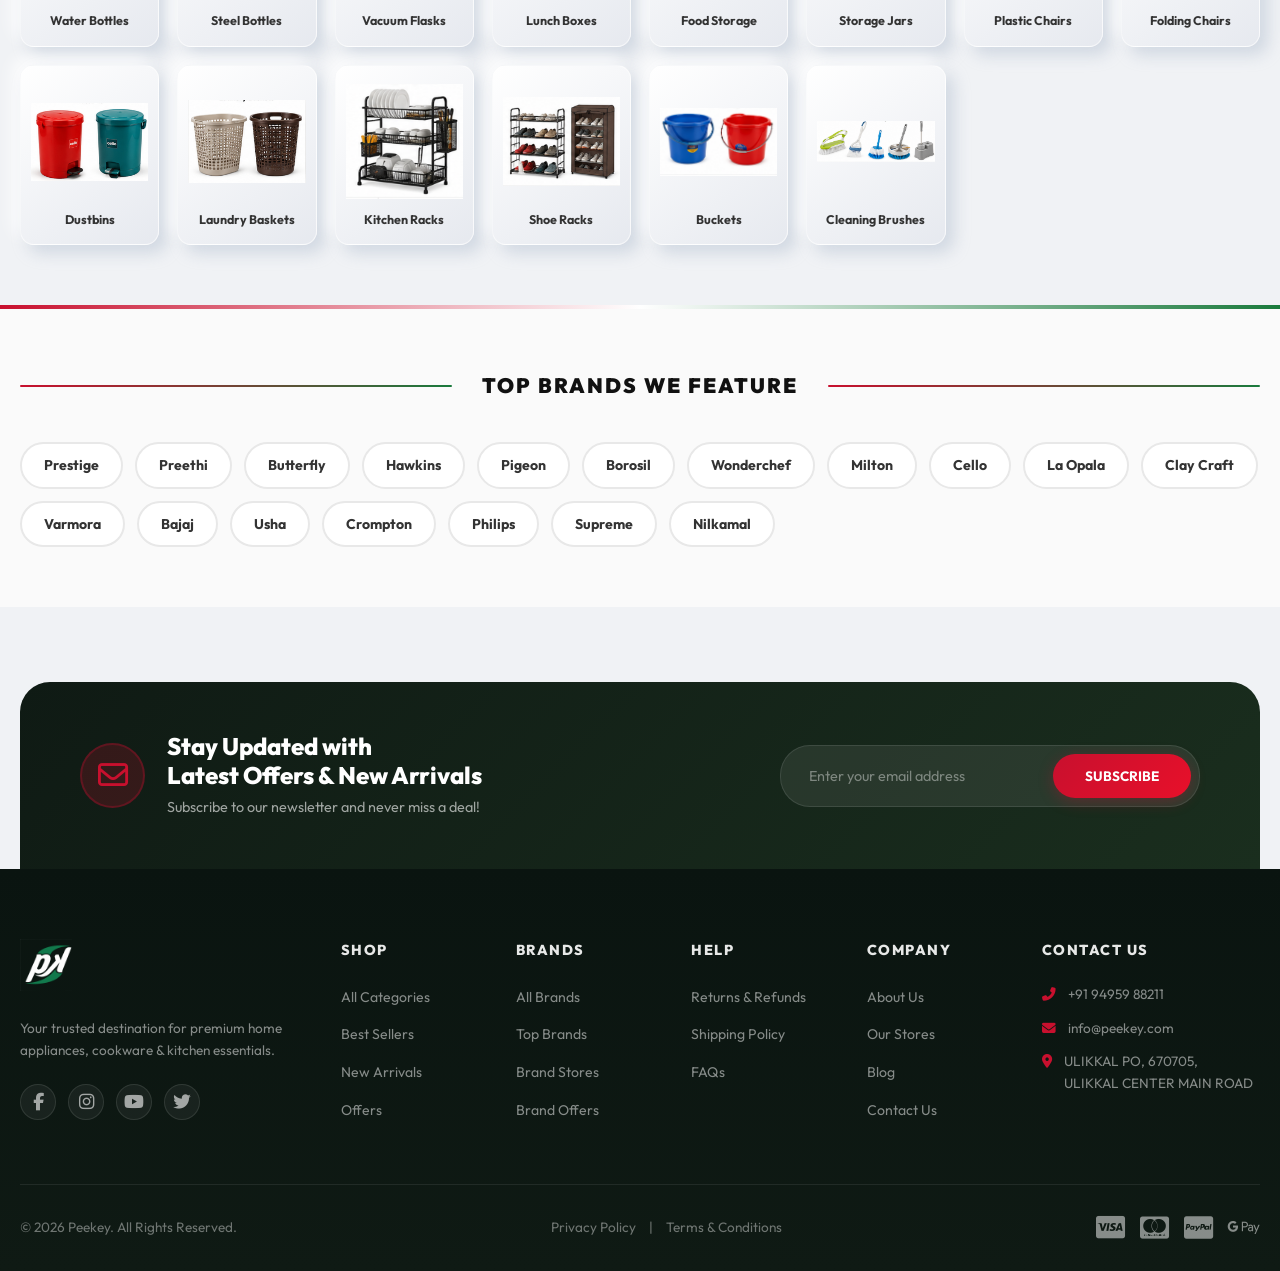
==== commit 97b0d233: "update" ====
--- a/index.html
+++ b/index.html
@@ -51,7 +51,7 @@
       background: #fff;
       border-radius: 16px;
       width: 100%;
-      max-width: 380px;
+      max-width: 440px;
       padding: 24px;
       font-family: 'Outfit', sans-serif;
       box-shadow: 0 20px 60px rgba(0, 0, 0, 0.3);
@@ -64,8 +64,12 @@
     }
     @media (max-width: 480px) {
       .qe-card {
-        padding: 18px;
+        padding: 16px;
         border-radius: 12px;
+        max-width: 95%;
+      }
+      .qe-img-box img {
+        height: 70px;
       }
     }
     /* Admin Mode Highlight on shelves */
@@ -90,6 +94,128 @@
     }
     .admin-mode-active .shelf-item:hover::after {
       opacity: 1;
+    }
+
+    /* Style for new Dual Dropzone in Admin Overlay */
+    .ap-dual-dz {
+      display: grid;
+      grid-template-columns: 1fr 1fr;
+      gap: 14px;
+      margin-bottom: 18px;
+    }
+    .ap-dz-wrap {
+      display: flex;
+      flex-direction: column;
+    }
+    .ap-dz-badge {
+      display: inline-block;
+      padding: 2px 8px;
+      border-radius: 4px;
+      font-size: 0.65rem;
+      font-weight: 700;
+      margin-bottom: 6px;
+      width: fit-content;
+    }
+    .ap-dz-badge.required {
+      background: rgba(173, 31, 53, 0.15);
+      color: #ad1f35;
+    }
+    .ap-dz-badge.optional {
+      background: rgba(245, 158, 11, 0.15);
+      color: #f59e0b;
+    }
+    @media (max-width: 600px) {
+      .ap-dual-dz {
+        grid-template-columns: 1fr;
+      }
+    }
+
+    /* Style for image slots in Quick Edit Modal */
+    .qe-imgs-row {
+      display: grid;
+      grid-template-columns: 1fr 1fr;
+      gap: 12px;
+      margin-bottom: 16px;
+    }
+    .qe-img-box {
+      background: #f8f9fa;
+      border: 1px solid #e2e8f0;
+      border-radius: 10px;
+      padding: 8px;
+      text-align: center;
+      cursor: pointer;
+      position: relative;
+      transition: border-color 0.2s ease;
+    }
+    .qe-img-box:hover {
+      border-color: #ad1f35;
+    }
+    .qe-img-box img {
+      width: 100%;
+      height: 90px;
+      object-fit: contain;
+      border-radius: 6px;
+      display: block;
+      margin-bottom: 4px;
+    }
+    .qe-img-label {
+      font-size: 0.68rem;
+      color: #666;
+      font-weight: 600;
+      text-transform: uppercase;
+      letter-spacing: 0.5px;
+    }
+    .qe-img-badge {
+      position: absolute;
+      top: 4px;
+      right: 4px;
+      font-size: 0.6rem;
+      padding: 1px 5px;
+      border-radius: 4px;
+      font-weight: 700;
+    }
+    .qe-img-badge.set {
+      background: rgba(16, 185, 129, 0.15);
+      color: #10b981;
+    }
+    .qe-img-badge.missing {
+      background: rgba(107, 116, 148, 0.15);
+      color: #6b7494;
+    }
+    .qe-uploading {
+      font-size: 0.8rem;
+      color: #f59e0b;
+      display: none;
+      align-items: center;
+      justify-content: center;
+      gap: 6px;
+      margin-bottom: 12px;
+      font-weight: 600;
+    }
+    /* Inline description upload button for admin */
+    .ap-inline-desc-btn {
+      position: absolute;
+      bottom: 6px;
+      right: 6px;
+      background: rgba(245, 158, 11, 0.95);
+      color: #fff;
+      border: none;
+      border-radius: 4px;
+      font-size: 0.65rem;
+      font-weight: 700;
+      padding: 3px 6px;
+      cursor: pointer;
+      z-index: 20;
+      display: flex;
+      align-items: center;
+      gap: 3px;
+      box-shadow: 0 2px 6px rgba(0,0,0,0.25);
+      transition: all 0.2s ease;
+      font-family: 'Outfit', sans-serif;
+    }
+    .ap-inline-desc-btn:hover {
+      background: #d97706;
+      transform: scale(1.05);
     }
     </style>
 </head>
@@ -306,7 +432,7 @@
     </section>
 
     <!-- Shop By Category -->
-    <section class="section-padding bg-white" id="best-sellers">
+    <section class="section-padding bg-white" id="shop-by-category">
         <div class="container">
             <div class="section-header-flex">
                 <h2 class="section-title-left">Shop By Category</h2>
@@ -733,6 +859,7 @@
     <script src="main.js"></script>
     <script src="ecommerce.js"></script>
     <script src="cloud-images.js"></script>
+    <script src="desc-popup.js"></script>
     <script>CloudImages.applyToPage();</script>
     <script>
     // Load admin-uploaded cloud products into the correct shelf sections
@@ -824,8 +951,12 @@
             let parsed = JSON.parse(stored);
             let updated = false;
             parsed.forEach(p => {
-              if (p.url && p.url.includes('/')) {
+              if (p.url && p.url.includes('/') && !p.url.startsWith('http') && !p.url.startsWith('data:')) {
                 p.url = p.url.split('/').pop();
+                updated = true;
+              }
+              if (p.descUrl && p.descUrl.includes('/') && !p.descUrl.startsWith('http') && !p.descUrl.startsWith('data:')) {
+                p.descUrl = p.descUrl.split('/').pop();
                 updated = true;
               }
             });
@@ -834,6 +965,255 @@
             }
           }
         } catch(e) {}
+      }
+
+      function attachInlineDescUploadButtons() {
+        document.querySelectorAll('.ap-inline-desc-btn').forEach(btn => btn.remove());
+        const isAdmin = sessionStorage.getItem('pk_user_email') === ADMIN_EMAIL;
+        if (!isAdmin) return;
+
+        // 1. Product cards & shelf items
+        const containers = document.querySelectorAll('.item-image-placeholder, .product-img-box');
+        containers.forEach(container => {
+          container.style.position = 'relative';
+          const card = container.closest('.shelf-item, .product-card-exact');
+          if (!card) return;
+
+          const productName = card.querySelector('.item-name, .product-title-exact')?.innerText.trim();
+          const imgEl = container.querySelector('img');
+          const productImgUrl = imgEl ? imgEl.getAttribute('src') : '';
+
+          const btn = document.createElement('button');
+          btn.className = 'ap-inline-desc-btn';
+          btn.innerHTML = '<i class="fas fa-file-invoice"></i> + Spec';
+          btn.title = 'Upload Description / Spec Image';
+
+          btn.onclick = function(e) {
+            e.stopPropagation();
+            e.preventDefault();
+
+            const key = localStorage.getItem('pk_imgbb_key') || '';
+            if (!key) {
+              apToast('⚠ Paste your imgbb API key in the Admin Panel (Ctrl+Shift+A) first!', 'err');
+              return;
+            }
+
+            const fileInput = document.createElement('input');
+            fileInput.type = 'file';
+            fileInput.accept = 'image/*';
+            fileInput.style.display = 'none';
+
+            fileInput.onchange = async () => {
+              const file = fileInput.files[0];
+              if (!file) return;
+
+              btn.disabled = true;
+              btn.innerHTML = '<i class="fas fa-spinner fa-spin"></i>...';
+
+              try {
+                const b64 = await new Promise((r, j) => {
+                  const fr = new FileReader();
+                  fr.onload = () => r(fr.result);
+                  fr.onerror = j;
+                  fr.readAsDataURL(file);
+                });
+
+                const fd = new FormData();
+                fd.append('key', key);
+                fd.append('image', b64.split(',')[1]);
+                fd.append('name', 'desc-' + productName.replace(/\s+/g, '-'));
+
+                const res = await fetch('https://api.imgbb.com/1/upload', { method: 'POST', body: fd });
+                const data = await res.json();
+
+                if (data.success && data.data?.url) {
+                  const uploadedUrl = data.data.display_url || data.data.url;
+                  let products = JSON.parse(localStorage.getItem(SK) || '[]');
+                  
+                  let p = null;
+                  const pkid = card.dataset.pkid;
+                  if (pkid) {
+                    p = products.find(prod => prod.id === pkid);
+                  }
+                  if (!p && productName) {
+                    p = products.find(prod => prod.name && prod.name.toLowerCase().trim() === productName.toLowerCase().trim());
+                  }
+
+                  if (!p) {
+                    p = {
+                      id: 'static-' + Date.now(),
+                      name: productName,
+                      category: card.getAttribute('data-category') || 'Home Appliances',
+                      url: productImgUrl,
+                      at: Date.now()
+                    };
+                    products.push(p);
+                  }
+
+                  p.descUrl = uploadedUrl;
+                  localStorage.setItem(SK, JSON.stringify(products));
+                  apToast('Description image uploaded successfully!', 'ok');
+                  
+                  window.dispatchEvent(new CustomEvent('pk_products_updated'));
+                  window.dispatchEvent(new StorageEvent('storage', { key: SK }));
+                } else {
+                  apToast('Upload failed: ' + (data.error?.message || 'Unknown error'), 'err');
+                }
+              } catch(err) {
+                console.error(err);
+                apToast('Upload error: ' + err.message, 'err');
+              } finally {
+                btn.disabled = false;
+                btn.innerHTML = '<i class="fas fa-file-invoice"></i> + Spec';
+              }
+            };
+
+            fileInput.click();
+          };
+
+          container.appendChild(btn);
+        });
+
+        // 2. Best Sellers card click — image clicks handled by desc-popup.js capture listener
+        document.querySelectorAll('.product-card-exact').forEach(card => {
+          card.onclick = null;
+          card.addEventListener('click', function(e) {
+            if (e.target.closest('.wishlist-btn-exact, .cart-btn-exact')) return;
+
+            const titleEl = card.querySelector('.product-title-exact');
+            if (!titleEl) return;
+            const productName  = titleEl.innerText.trim();
+            const imgEl        = card.querySelector('.product-img-box img');
+            const productImgUrl = imgEl ? imgEl.getAttribute('src') : '';
+
+            const _isAdmin = sessionStorage.getItem('pk_user_email') === ADMIN_EMAIL;
+            if (_isAdmin) {
+              let products = JSON.parse(localStorage.getItem(SK) || '[]');
+              let idx = products.findIndex(p => p.name &&
+                p.name.toLowerCase().trim() === productName.toLowerCase().trim());
+              if (idx === -1) {
+                products.push({ id:'static-'+Date.now(), name:productName,
+                  category: card.getAttribute('data-category')||'Home Appliances',
+                  url: productImgUrl,
+                  price: card.querySelector('.current')?.innerText.replace('₹','').replace(/,/g,'').trim()||'',
+                  at: Date.now() });
+                localStorage.setItem(SK, JSON.stringify(products));
+                idx = products.length - 1;
+                window.dispatchEvent(new CustomEvent('pk_products_updated'));
+              }
+              openQuickEdit(idx);
+            } else {
+              if (window.openWaModal) window.openWaModal(productName, productImgUrl);
+            }
+          });
+        });
+
+        // 3. Category cards inline edit/replace buttons (.cat-card-exact)
+        document.querySelectorAll('.cat-card-exact').forEach(card => {
+          card.style.position = 'relative';
+          const titleEl = card.querySelector('h3');
+          if (!titleEl) return;
+          const origName = card.dataset.origName || titleEl.innerHTML.replace(/<br>/g, ' ').replace(/\s+/g, ' ').trim();
+
+          const btn = document.createElement('button');
+          btn.className = 'ap-inline-desc-btn';
+          btn.style.background = '#ad1f35';
+          btn.style.bottom = '10px';
+          btn.style.right = '10px';
+          btn.innerHTML = '<i class="fas fa-edit"></i> Edit';
+          btn.title = 'Edit Category Title & Image';
+
+          btn.onclick = function(e) {
+            e.stopPropagation();
+            e.preventDefault();
+
+            let currentName = origName;
+            let customCats = {};
+            try { customCats = JSON.parse(localStorage.getItem('peekey_custom_categories') || '{}'); } catch(e) {}
+            if (customCats[origName] && customCats[origName].name) {
+              currentName = customCats[origName].name;
+            }
+
+            const newName = prompt('Enter new Category Name:', currentName);
+            if (newName === null) return;
+
+            if (confirm('Do you want to change the image for this Category?')) {
+              const key = localStorage.getItem('pk_imgbb_key') || '';
+              if (!key) {
+                apToast('⚠ Paste your imgbb API key in the Admin Panel (Ctrl+Shift+A) first!', 'err');
+                return;
+              }
+
+              const fileInput = document.createElement('input');
+              fileInput.type = 'file';
+              fileInput.accept = 'image/*';
+              fileInput.style.display = 'none';
+
+              fileInput.onchange = async () => {
+                const file = fileInput.files[0];
+                if (!file) return;
+
+                btn.disabled = true;
+                btn.innerHTML = '<i class="fas fa-spinner fa-spin"></i>...';
+
+                try {
+                  const b64 = await new Promise((r, j) => {
+                    const fr = new FileReader();
+                    fr.onload = () => r(fr.result);
+                    fr.onerror = j;
+                    fr.readAsDataURL(file);
+                  });
+
+                  const fd = new FormData();
+                  fd.append('key', key);
+                  fd.append('image', b64.split(',')[1]);
+                  fd.append('name', 'cat-' + newName.replace(/\s+/g, '-'));
+
+                  const res = await fetch('https://api.imgbb.com/1/upload', { method: 'POST', body: fd });
+                  const data = await res.json();
+
+                  if (data.success && data.data?.url) {
+                    const uploadedUrl = data.data.display_url || data.data.url;
+                    
+                    let customCats = {};
+                    try { customCats = JSON.parse(localStorage.getItem('peekey_custom_categories') || '{}'); } catch(e) {}
+                    customCats[origName] = {
+                      name: newName,
+                      url: uploadedUrl
+                    };
+                    localStorage.setItem('peekey_custom_categories', JSON.stringify(customCats));
+                    apToast('Category updated successfully!', 'ok');
+                    
+                    syncStaticSections();
+                  } else {
+                    apToast('Upload failed: ' + (data.error?.message || 'Unknown error'), 'err');
+                  }
+                } catch(err) {
+                  console.error(err);
+                  apToast('Upload error: ' + err.message, 'err');
+                } finally {
+                  btn.disabled = false;
+                  btn.innerHTML = '<i class="fas fa-edit"></i> Edit';
+                }
+              };
+
+              fileInput.click();
+            } else {
+              let customCats = {};
+              try { customCats = JSON.parse(localStorage.getItem('peekey_custom_categories') || '{}'); } catch(e) {}
+              const existingUrl = customCats[origName] ? customCats[origName].url : '';
+              customCats[origName] = {
+                name: newName,
+                url: existingUrl
+              };
+              localStorage.setItem('peekey_custom_categories', JSON.stringify(customCats));
+              apToast('Category name updated!', 'ok');
+              syncStaticSections();
+            }
+          };
+
+          card.appendChild(btn);
+        });
       }
 
       function load(){
@@ -863,11 +1243,19 @@
           el.setAttribute('data-category', p.category);
           el.setAttribute('data-name', p.name);
           
-          // Click event: if Admin, open quick edit modal
+          // Click on card (not image) → admin Quick Edit or user WA modal
+          // Image clicks are intercepted by desc-popup.js before reaching here
           el.onclick = function(e) {
             if(sessionStorage.getItem('pk_user_email') === ADMIN_EMAIL) {
               e.preventDefault();
               openQuickEdit(idx);
+            } else {
+              if (window.openWaModal) {
+                e.preventDefault();
+                const name = this.querySelector('.item-name')?.innerText || '';
+                const img  = this.querySelector('img')?.src || '';
+                window.openWaModal(name, img);
+              }
             }
           };
 
@@ -880,6 +1268,219 @@
           `;
           shelf.appendChild(el);
         });
+        
+        attachInlineDescUploadButtons();
+        syncStaticSections();
+        if (!searchInitialized) {
+          initializeSearchFilter();
+          searchInitialized = true;
+        }
+      }
+
+      let searchInitialized = false;
+
+      function syncStaticSections() {
+        const products = JSON.parse(localStorage.getItem(SK) || '[]');
+        
+        document.querySelectorAll('.product-card-exact').forEach(card => {
+          const titleEl = card.querySelector('.product-title-exact');
+          if (!titleEl) return;
+          if (!card.dataset.origName) {
+            card.dataset.origName = titleEl.innerText.trim();
+          }
+          
+          const origName = card.dataset.origName;
+          const p = products.find(prod => 
+            (prod.name && prod.name.toLowerCase().trim() === origName.toLowerCase().trim())
+          );
+          
+          if (p) {
+            const img = card.querySelector('.product-img-box img');
+            if (img && p.url) img.src = p.url;
+            titleEl.innerText = p.name;
+            const priceEl = card.querySelector('.current');
+            if (priceEl && p.price) priceEl.innerText = '₹' + p.price;
+          }
+        });
+
+        let customCats = {};
+        try {
+          customCats = JSON.parse(localStorage.getItem('peekey_custom_categories') || '{}');
+        } catch(e) {}
+
+        document.querySelectorAll('.cat-card-exact').forEach(card => {
+          const titleEl = card.querySelector('h3');
+          if (!titleEl) return;
+          
+          const origName = titleEl.innerHTML.replace(/<br>/g, ' ').replace(/\s+/g, ' ').trim();
+          if (!card.dataset.origName) {
+            card.dataset.origName = origName;
+          }
+          
+          const catData = customCats[card.dataset.origName];
+          if (catData) {
+            if (catData.url) {
+              const img = card.querySelector('.cat-card-img');
+              if (img) img.src = catData.url;
+            }
+            if (catData.name) {
+              titleEl.innerHTML = catData.name.replace(' ', '<br>');
+            }
+          }
+        });
+      }
+
+      function initializeSearchFilter() {
+        const searchInput = document.querySelector('.ts-search input[type="text"]');
+        const searchBtn   = document.querySelector('.ts-search button[type="submit"]');
+        const categoryItems   = document.querySelectorAll('.search-dropdown-menu li');
+        const selectedCatText = document.getElementById('selected-category-text');
+
+        if (!searchInput) return;
+
+        // Inject no-results banner once
+        if (!document.getElementById('pk-no-results')) {
+          const banner = document.createElement('div');
+          banner.id = 'pk-no-results';
+          banner.style.cssText = [
+            'display:none',
+            'text-align:center',
+            'padding:60px 20px',
+            'font-family:"Outfit",sans-serif',
+            'color:#7a8099',
+            'font-size:1.05rem',
+          ].join(';');
+          banner.innerHTML = '<i class="fas fa-search" style="font-size:2.5rem;color:#cbd5e1;display:block;margin-bottom:14px;"></i>'
+            + '<strong style="color:#1a2035;font-size:1.2rem;">No products found</strong>'
+            + '<p style="margin-top:8px;">Try a different keyword or category.</p>';
+          const catalogAnchor = document.getElementById('catalog');
+          if (catalogAnchor) catalogAnchor.after(banner);
+        }
+
+        let activeCategory = 'All Categories';
+
+        categoryItems.forEach(item => {
+          item.addEventListener('click', () => {
+            activeCategory = item.getAttribute('data-value') || 'All Categories';
+            if (selectedCatText) {
+              selectedCatText.innerHTML = activeCategory + ' <i class="fas fa-chevron-down"></i>';
+            }
+            performSearch();
+          });
+        });
+
+        // Only search on button click or Enter — NOT on every keystroke
+        if (searchBtn) {
+          searchBtn.addEventListener('click', e => {
+            e.preventDefault();
+            performSearch();
+          });
+        }
+        searchInput.addEventListener('keydown', e => {
+          if (e.key === 'Enter') { e.preventDefault(); performSearch(); }
+        });
+        // Clear button: pressing Escape or emptying the box restores everything
+        searchInput.addEventListener('keyup', e => {
+          if (e.key === 'Escape' || searchInput.value.trim() === '') {
+            searchInput.value = '';
+            resetSearch();
+          }
+        });
+
+        function resetSearch() {
+          // Show all inventory sections and their items
+          document.querySelectorAll('.inventory-section').forEach(s => {
+            s.style.display = '';
+            s.querySelectorAll('.shelf-item').forEach(i => i.style.display = '');
+          });
+          document.querySelectorAll('.section-divider').forEach(d => d.style.display = '');
+          const bs = document.getElementById('best-sellers');
+          if (bs) {
+            bs.style.display = '';
+            bs.querySelectorAll('.product-card-exact').forEach(c => c.style.display = '');
+          }
+          const banner = document.getElementById('pk-no-results');
+          if (banner) banner.style.display = 'none';
+        }
+
+        function performSearch() {
+          const query = searchInput.value.toLowerCase().trim();
+
+          // Scroll to catalog so user sees results
+          if (query !== '') {
+            const catalogEl = document.getElementById('catalog');
+            if (catalogEl) catalogEl.scrollIntoView({ behavior: 'smooth', block: 'start' });
+          }
+
+          // ── Filter dynamic shelf items inside inventory sections ──
+          let totalVisible = 0;
+
+          const inventorySections = document.querySelectorAll('.inventory-section');
+          inventorySections.forEach(section => {
+            const shelfItems = section.querySelectorAll('.shelf-item');
+            if (shelfItems.length === 0) {
+              // Hide sections that have no items at all when searching
+              section.style.display = (query === '') ? '' : 'none';
+              return;
+            }
+
+            let sectionVisible = 0;
+            shelfItems.forEach(item => {
+              const name     = (item.getAttribute('data-name') || item.querySelector('.item-name')?.textContent || '').toLowerCase();
+              const category = (item.getAttribute('data-category') || '').toLowerCase().trim();
+
+              const matchesQuery    = (query === '') || name.includes(query);
+              const matchesCategory = (activeCategory === 'All Categories')
+                || category === activeCategory.toLowerCase().trim();
+
+              if (matchesQuery && matchesCategory) {
+                item.style.display = '';
+                sectionVisible++;
+                totalVisible++;
+              } else {
+                item.style.display = 'none';
+              }
+            });
+
+            // Hide/show the whole section + its dividers
+            const hide = (sectionVisible === 0 && query !== '');
+            section.style.display = hide ? 'none' : '';
+
+            // Hide adjacent .section-divider too
+            const next = section.nextElementSibling;
+            if (next && next.classList.contains('section-divider')) {
+              next.style.display = hide ? 'none' : '';
+            }
+          });
+
+          // ── Filter Best-Sellers static cards ──
+          const bestSellersSection = document.getElementById('best-sellers');
+          if (bestSellersSection) {
+            const staticCards = bestSellersSection.querySelectorAll('.product-card-exact');
+            let bsVisible = 0;
+            staticCards.forEach(card => {
+              const name     = (card.querySelector('.product-title-exact')?.textContent || '').toLowerCase();
+              const category = (card.getAttribute('data-category') || '').toLowerCase().trim();
+
+              const matchesQuery    = (query === '') || name.includes(query);
+              const matchesCategory = (activeCategory === 'All Categories')
+                || category === activeCategory.toLowerCase().trim();
+
+              if (matchesQuery && matchesCategory) {
+                card.style.display = '';
+                bsVisible++;
+                totalVisible++;
+              } else {
+                card.style.display = 'none';
+              }
+            });
+            bestSellersSection.style.display = (bsVisible === 0 && query !== '') ? 'none' : '';
+          }
+
+          // ── Show / hide no-results banner ──
+          const banner = document.getElementById('pk-no-results');
+          if (banner) banner.style.display = (totalVisible === 0 && query !== '') ? 'block' : 'none';
+        }
       }
 
       if(document.readyState==='loading') document.addEventListener('DOMContentLoaded',load);
@@ -1119,14 +1720,29 @@
             <div class="ap-api-status warn" id="apConfigStatus">⚠ Not connected — paste API key above</div>
           </div>
 
-          <div class="ap-dropzone" id="apDropzone" onclick="document.getElementById('apFileInput').click()">
-            <i class="fas fa-image"></i>
-            <p><span>Click to browse</span> or drag &amp; drop</p>
-            <p style="font-size:.75rem;margin-top:4px">PNG · JPG · WEBP — multiple files OK</p>
+          <div class="ap-dual-dz">
+            <!-- Product Image Dropzone -->
+            <div class="ap-dz-wrap">
+              <span class="ap-dz-badge required">★ Product Image (Required)</span>
+              <div class="ap-dropzone" id="apDropzone" onclick="document.getElementById('apFileInput').click()" style="padding: 20px;">
+                <i class="fas fa-image" style="font-size: 1.8rem; margin-bottom: 6px;"></i>
+                <p style="font-size: 0.8rem;"><span>Click to browse</span> or drag &amp; drop</p>
+              </div>
+              <input type="file" id="apFileInput" accept="image/*">
+              <div class="ap-previews" id="apPreviews" style="margin-top: 8px;"></div>
+            </div>
+
+            <!-- Description Image Dropzone -->
+            <div class="ap-dz-wrap">
+              <span class="ap-dz-badge optional">✦ Description / Spec (Optional)</span>
+              <div class="ap-dropzone" id="apDescDropzone" onclick="document.getElementById('apDescFileInput').click()" style="padding: 20px;">
+                <i class="fas fa-file-invoice" style="font-size: 1.8rem; color: #f59e0b; margin-bottom: 6px;"></i>
+                <p style="font-size: 0.8rem;"><span style="color: #f59e0b;">Click to browse</span> or drag &amp; drop</p>
+              </div>
+              <input type="file" id="apDescFileInput" accept="image/*">
+              <div class="ap-previews" id="apDescPreviews" style="margin-top: 8px;"></div>
+            </div>
           </div>
-          <input type="file" id="apFileInput" accept="image/*" multiple>
-
-          <div class="ap-previews" id="apPreviews"></div>
           <div class="ap-prog-wrap" id="apProgWrap"><div class="ap-prog-bar" id="apProgBar"></div></div>
 
           <div class="ap-actions">
@@ -1154,8 +1770,28 @@
     <button onclick="closeQuickEdit()" style="position:absolute;top:14px;right:14px;background:none;border:none;font-size:1.2rem;cursor:pointer;color:#999;"><i class="fas fa-times"></i></button>
     <h3 style="margin:0 0 16px 0;color:#ad1f35;font-size:1.15rem;font-weight:800;display:flex;align-items:center;gap:8px;"><i class="fas fa-edit"></i> Edit Product</h3>
     <input type="hidden" id="qeIndex">
-    <div style="text-align:center;margin-bottom:16px;background:#f8f9fa;border-radius:10px;padding:8px;">
-      <img id="qeImg" src="" style="height:90px;max-width:100%;object-fit:contain;border-radius:6px;">
+    <!-- Dual image slots for Quick Edit -->
+    <div class="qe-imgs-row">
+      <!-- Product Image Box -->
+      <div class="qe-img-box" onclick="document.getElementById('qeFileInput').click()">
+        <span class="qe-img-badge set" id="qeProdBadge">Set</span>
+        <img id="qeImg" src="" alt="Product">
+        <div class="qe-img-label">Product Image</div>
+      </div>
+      <input type="file" id="qeFileInput" accept="image/*" style="display:none;">
+
+      <!-- Description Image Box -->
+      <div class="qe-img-box" onclick="document.getElementById('qeDescFileInput').click()">
+        <span class="qe-img-badge missing" id="qeDescBadge">None</span>
+        <img id="qeDescImg" src="" alt="Description" style="background: #fafafa; border: 1px dashed #cbd5e1;">
+        <div class="qe-img-label">Description / Spec</div>
+      </div>
+      <input type="file" id="qeDescFileInput" accept="image/*" style="display:none;">
+    </div>
+    
+    <!-- Uploading / Status indicator -->
+    <div class="qe-uploading" id="qeUploading">
+      <i class="fas fa-spinner fa-spin"></i> Uploading to cloud...
     </div>
     <div style="margin-bottom:12px;">
       <label style="display:block;font-size:0.7rem;color:#7a8099;margin-bottom:4px;text-transform:uppercase;font-weight:700;">Product Name</label>
@@ -1361,28 +1997,61 @@
 
   // ── Files ─────────────────────────────────────────────────
   let selFiles = [];
+  let selDescFile = null; // Description/spec file for new upload
+
+  // Primary Dropzone
   const dz = document.getElementById('apDropzone');
   const fi = document.getElementById('apFileInput');
-
-  dz.addEventListener('dragover',e=>{e.preventDefault();dz.classList.add('over');});
-  dz.addEventListener('dragleave',()=>dz.classList.remove('over'));
-  dz.addEventListener('drop',e=>{e.preventDefault();dz.classList.remove('over');addFiles([...e.dataTransfer.files]);});
-  fi.addEventListener('change',()=>{addFiles([...fi.files]);fi.value='';});
-
-  function addFiles(files){
-    selFiles=[...selFiles,...files.filter(f=>f.type.startsWith('image/'))];
+  dz.addEventListener('dragover', e => { e.preventDefault(); dz.classList.add('over'); });
+  dz.addEventListener('dragleave', () => dz.classList.remove('over'));
+  dz.addEventListener('drop', e => { e.preventDefault(); dz.classList.remove('over'); addFiles([...e.dataTransfer.files]); });
+  fi.addEventListener('change', () => { addFiles([...fi.files]); fi.value = ''; });
+
+  // Description Dropzone
+  const ddz = document.getElementById('apDescDropzone');
+  const dfi = document.getElementById('apDescFileInput');
+  ddz.addEventListener('dragover', e => { e.preventDefault(); ddz.classList.add('over'); });
+  ddz.addEventListener('dragleave', () => ddz.classList.remove('over'));
+  ddz.addEventListener('drop', e => { e.preventDefault(); ddz.classList.remove('over'); addDescFile(e.dataTransfer.files[0]); });
+  dfi.addEventListener('change', () => { if (dfi.files[0]) addDescFile(dfi.files[0]); dfi.value = ''; });
+
+  function addFiles(files) {
+    selFiles = [...selFiles, ...files.filter(f => f.type.startsWith('image/'))];
     renderPreviews();
-    document.getElementById('apUploadBtn').disabled = selFiles.length===0;
+    document.getElementById('apUploadBtn').disabled = selFiles.length === 0;
   }
-  function renderPreviews(){
-    const strip=document.getElementById('apPreviews');
-    strip.innerHTML=selFiles.map((f,i)=>`
+  function renderPreviews() {
+    const strip = document.getElementById('apPreviews');
+    strip.innerHTML = selFiles.map((f, i) => `
       <div class="ap-prev-item">
         <img src="${URL.createObjectURL(f)}">
         <button class="ap-prev-remove" onclick="apRemoveFile(${i})"><i class="fas fa-xmark"></i></button>
       </div>`).join('');
   }
-  window.apRemoveFile=function(i){selFiles.splice(i,1);renderPreviews();document.getElementById('apUploadBtn').disabled=selFiles.length===0;};
+  window.apRemoveFile = function (i) {
+    selFiles.splice(i, 1);
+    renderPreviews();
+    document.getElementById('apUploadBtn').disabled = selFiles.length === 0;
+  };
+
+  function addDescFile(f) {
+    if (!f || !f.type.startsWith('image/')) return;
+    selDescFile = f;
+    renderDescPreview();
+  }
+  function renderDescPreview() {
+    const strip = document.getElementById('apDescPreviews');
+    if (!selDescFile) { strip.innerHTML = ''; return; }
+    strip.innerHTML = `
+      <div class="ap-prev-item">
+        <img src="${URL.createObjectURL(selDescFile)}">
+        <button class="ap-prev-remove" onclick="apRemoveDescFile()"><i class="fas fa-xmark"></i></button>
+      </div>`;
+  }
+  window.apRemoveDescFile = function () {
+    selDescFile = null;
+    renderDescPreview();
+  };
 
   // ── Upload via imgbb ───────────────────────────────────────
   window.apUpload = async function(){
@@ -1402,6 +2071,24 @@
 
     const products=getProducts();
     let done=0;
+
+    // First upload description file if selected
+    let descUrl = '';
+    if (selDescFile) {
+      try {
+        const db64 = await new Promise((r,j)=>{const fr=new FileReader();fr.onload=()=>r(fr.result);fr.onerror=j;fr.readAsDataURL(selDescFile);});
+        const dfd = new FormData();
+        dfd.append('key', key);
+        dfd.append('image', db64.split(',')[1]);
+        dfd.append('name', 'desc-' + name.replace(/\s+/g,'-'));
+        const dres = await fetch('https://api.imgbb.com/1/upload', {method:'POST', body:dfd});
+        const ddata = await dres.json();
+        if (ddata.success && ddata.data?.url) {
+          descUrl = ddata.data.display_url || ddata.data.url;
+        }
+      } catch(e) { console.error("Error uploading description image", e); }
+    }
+
     for(const file of selFiles){
       try{
         const b64 = await new Promise((r,j)=>{const fr=new FileReader();fr.onload=()=>r(fr.result);fr.onerror=j;fr.readAsDataURL(file);});
@@ -1412,9 +2099,16 @@
         const res=await fetch('https://api.imgbb.com/1/upload',{method:'POST',body:fd});
         const data=await res.json();
         if(data.success&&data.data?.url){
-          const p={id:data.data.id,name,price,category:cat,url:data.data.display_url||data.data.url,at:Date.now()};
+          const p={
+            id:data.data.id,
+            name,
+            price,
+            category:cat,
+            url:data.data.display_url||data.data.url,
+            descUrl: descUrl || undefined,
+            at:Date.now()
+          };
           products.push(p);
-          injectToPage(p);
         } else { apToast('Error: '+(data.error?.message||'Check API key'),'err'); }
       }catch(e){apToast('Network error during upload','err');}
       done++;
@@ -1422,7 +2116,9 @@
     }
     saveProducts(products);
     selFiles=[];
+    selDescFile=null;
     renderPreviews();
+    renderDescPreview();
     document.getElementById('apProdName').value='';
     document.getElementById('apProdPrice').value='';
     btn.disabled=false;btn.innerHTML='<i class="fas fa-cloud-upload-alt"></i> Upload to Cloud';
@@ -1431,24 +2127,7 @@
     renderApGrid();updateApStats();
   };
 
-  // ── Inject to live page ────────────────────────────────────
-  function injectToPage(p){
-    const catMap={'Home Appliances':0,'Kitchenware':1,'Crockery & Dining':2,'Pooja & Devotional':3,'Home Essentials':4};
-    const shelves=document.querySelectorAll('.shelf-container');
-    const idx=catMap[p.category]??0;
-    const shelf=shelves[idx]||shelves[0];
-    if(shelf){
-      const item=document.createElement('div');
-      item.className='shelf-item pk-cloud-item';
-      item.dataset.pkid = p.id;
-      item.innerHTML=`
-        <div class="item-image-placeholder"><img src="${p.url}" alt="${p.name}" loading="lazy"></div>
-        <div class="item-name">${p.name}</div>
-        ${p.price ? `<div class="item-price" style="color:#ad1f35;font-weight:700;font-size:0.85rem;margin-top:4px;text-align:center;">₹${p.price}</div>` : ''}
-      `;
-      shelf.appendChild(item);
-    }
-  }
+
 
   // ── Grid ──────────────────────────────────────────────────
   function renderApGrid(){
@@ -1517,12 +2196,7 @@
     window.dispatchEvent(new StorageEvent('storage',{key:SK}));
   }
 
-  // ── Load cloud uploads on page load ───────────────────────
-  function loadCloudUploads(){
-    getProducts().forEach(p=>injectToPage(p));
-  }
-  if(document.readyState==='loading'){document.addEventListener('DOMContentLoaded',loadCloudUploads);}
-  else{loadCloudUploads();}
+
 
   // ── Toast ─────────────────────────────────────────────────
   window.apToast=function(msg,type='ok'){
@@ -1535,12 +2209,65 @@
   };
 
   // ── Quick Edit Modal ───────────────────────────────────────
+  let qeNewProdFile = null;
+  let qeNewDescFile = null;
+
+  // File pickers within the modal
+  const qefi = document.getElementById('qeFileInput');
+  const qedfi = document.getElementById('qeDescFileInput');
+
+  qefi.addEventListener('change', () => {
+    const f = qefi.files[0];
+    if (f && f.type.startsWith('image/')) {
+      qeNewProdFile = f;
+      document.getElementById('qeImg').src = URL.createObjectURL(f);
+      const badge = document.getElementById('qeProdBadge');
+      badge.textContent = 'New';
+      badge.className = 'qe-img-badge set';
+    }
+    qefi.value = '';
+  });
+
+  qedfi.addEventListener('change', () => {
+    const f = qedfi.files[0];
+    if (f && f.type.startsWith('image/')) {
+      qeNewDescFile = f;
+      document.getElementById('qeDescImg').src = URL.createObjectURL(f);
+      const badge = document.getElementById('qeDescBadge');
+      badge.textContent = 'New';
+      badge.className = 'qe-img-badge set';
+    }
+    qedfi.value = '';
+  });
+
   window.openQuickEdit = function(index) {
     const products = getProducts();
     const p = products[index];
     if(!p) return;
+    
+    // Clear temporary uploads
+    qeNewProdFile = null;
+    qeNewDescFile = null;
+    document.getElementById('qeUploading').style.display = 'none';
+
     document.getElementById('qeIndex').value = index;
-    document.getElementById('qeImg').src = p.url;
+    document.getElementById('qeImg').src = p.url || '';
+    
+    const descImg = document.getElementById('qeDescImg');
+    const descBadge = document.getElementById('qeDescBadge');
+    if (p.descUrl) {
+      descImg.src = p.descUrl;
+      descBadge.textContent = 'Set';
+      descBadge.className = 'qe-img-badge set';
+    } else {
+      descImg.src = 'data:image/svg+xml;utf8,<svg xmlns="http://www.w3.org/2000/svg" width="100" height="100" viewBox="0 0 24 24" fill="none" stroke="%23cbd5e1" stroke-width="1.5" stroke-linecap="round" stroke-linejoin="round"><path d="M14 2H6a2 2 0 0 0-2 2v16a2 2 0 0 0 2 2h12a2 2 0 0 0 2-2V8z"></path><polyline points="14 2 14 8 20 8"></polyline><line x1="16" y1="13" x2="8" y2="13"></line><line x1="16" y1="17" x2="8" y2="17"></line><polyline points="10 9 9 9 8 9"></polyline></svg>';
+      descBadge.textContent = 'None';
+      descBadge.className = 'qe-img-badge missing';
+    }
+    
+    document.getElementById('qeProdBadge').textContent = 'Set';
+    document.getElementById('qeProdBadge').className = 'qe-img-badge set';
+
     document.getElementById('qeName').value = p.name;
     document.getElementById('qePrice').value = p.price || '';
     document.getElementById('qeCat').value = p.category;
@@ -1551,19 +2278,74 @@
     document.getElementById('quickEditOverlay').style.display = 'none';
   };
 
-  window.saveQuickEdit = function() {
+  window.saveQuickEdit = async function() {
     const idx = parseInt(document.getElementById('qeIndex').value);
     const products = getProducts();
-    if(products[idx]) {
-      products[idx].name = document.getElementById('qeName').value.trim();
-      products[idx].price = document.getElementById('qePrice').value.trim();
-      products[idx].category = document.getElementById('qeCat').value;
-      saveProducts(products);
-      apToast('Product updated!','ok');
-      renderApGrid();
-      updateApStats();
-      closeQuickEdit();
-    }
+    const p = products[idx];
+    if(!p) return;
+
+    const key = localStorage.getItem(API_KEY_SK)||'';
+    const nameVal = document.getElementById('qeName').value.trim();
+    if(!nameVal) { apToast('Product name cannot be empty!','err'); return; }
+
+    // If custom image files are selected, we must upload them first!
+    const upIndicator = document.getElementById('qeUploading');
+    const saveBtn = document.querySelector('#quickEditOverlay button[onclick="saveQuickEdit()"]');
+    
+    if (qeNewProdFile || qeNewDescFile) {
+      if(!key) {
+        apToast('Paste your imgbb API key in the admin panel first!','err');
+        return;
+      }
+      upIndicator.style.display = 'flex';
+      if(saveBtn) saveBtn.disabled = true;
+
+      // Upload product image if changed
+      if (qeNewProdFile) {
+        try {
+          const b64 = await new Promise((r,j)=>{const fr=new FileReader();fr.onload=()=>r(fr.result);fr.onerror=j;fr.readAsDataURL(qeNewProdFile);});
+          const fd = new FormData();
+          fd.append('key', key);
+          fd.append('image', b64.split(',')[1]);
+          fd.append('name', nameVal.replace(/\s+/g,'-'));
+          const res = await fetch('https://api.imgbb.com/1/upload', {method:'POST', body:fd});
+          const data = await res.json();
+          if (data.success && data.data?.url) {
+            p.url = data.data.display_url || data.data.url;
+          }
+        } catch(e) { apToast('Error uploading new product image', 'err'); }
+      }
+
+      // Upload description image if changed
+      if (qeNewDescFile) {
+        try {
+          const b64 = await new Promise((r,j)=>{const fr=new FileReader();fr.onload=()=>r(fr.result);fr.onerror=j;fr.readAsDataURL(qeNewDescFile);});
+          const fd = new FormData();
+          fd.append('key', key);
+          fd.append('image', b64.split(',')[1]);
+          fd.append('name', 'desc-' + nameVal.replace(/\s+/g,'-'));
+          const res = await fetch('https://api.imgbb.com/1/upload', {method:'POST', body:fd});
+          const data = await res.json();
+          if (data.success && data.data?.url) {
+            p.descUrl = data.data.display_url || data.data.url;
+          }
+        } catch(e) { apToast('Error uploading new description image', 'err'); }
+      }
+    }
+
+    p.name = nameVal;
+    p.price = document.getElementById('qePrice').value.trim();
+    p.category = document.getElementById('qeCat').value;
+    
+    saveProducts(products);
+    apToast('Product updated successfully!','ok');
+    
+    // Refresh admin display & close
+    renderApGrid();
+    updateApStats();
+    if(saveBtn) saveBtn.disabled = false;
+    upIndicator.style.display = 'none';
+    closeQuickEdit();
   };
 
   window.deleteQuickEdit = function() {
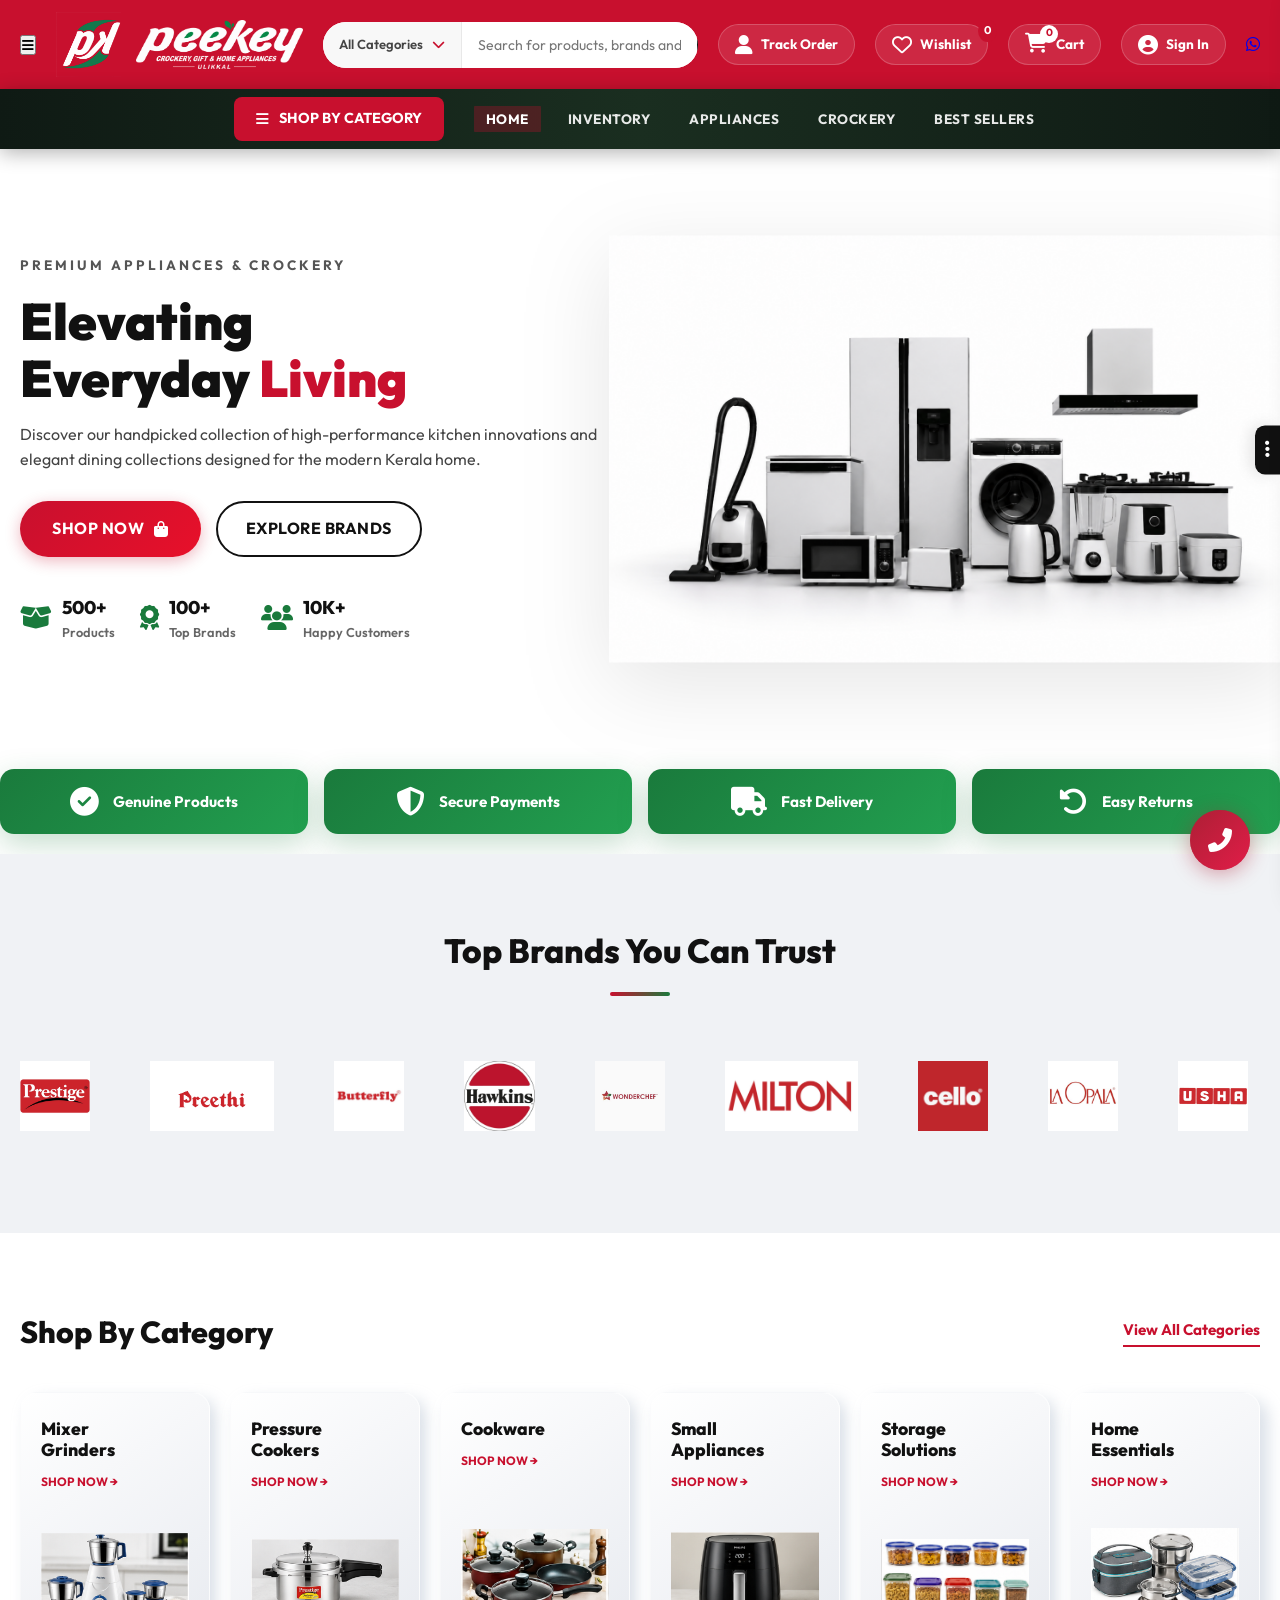
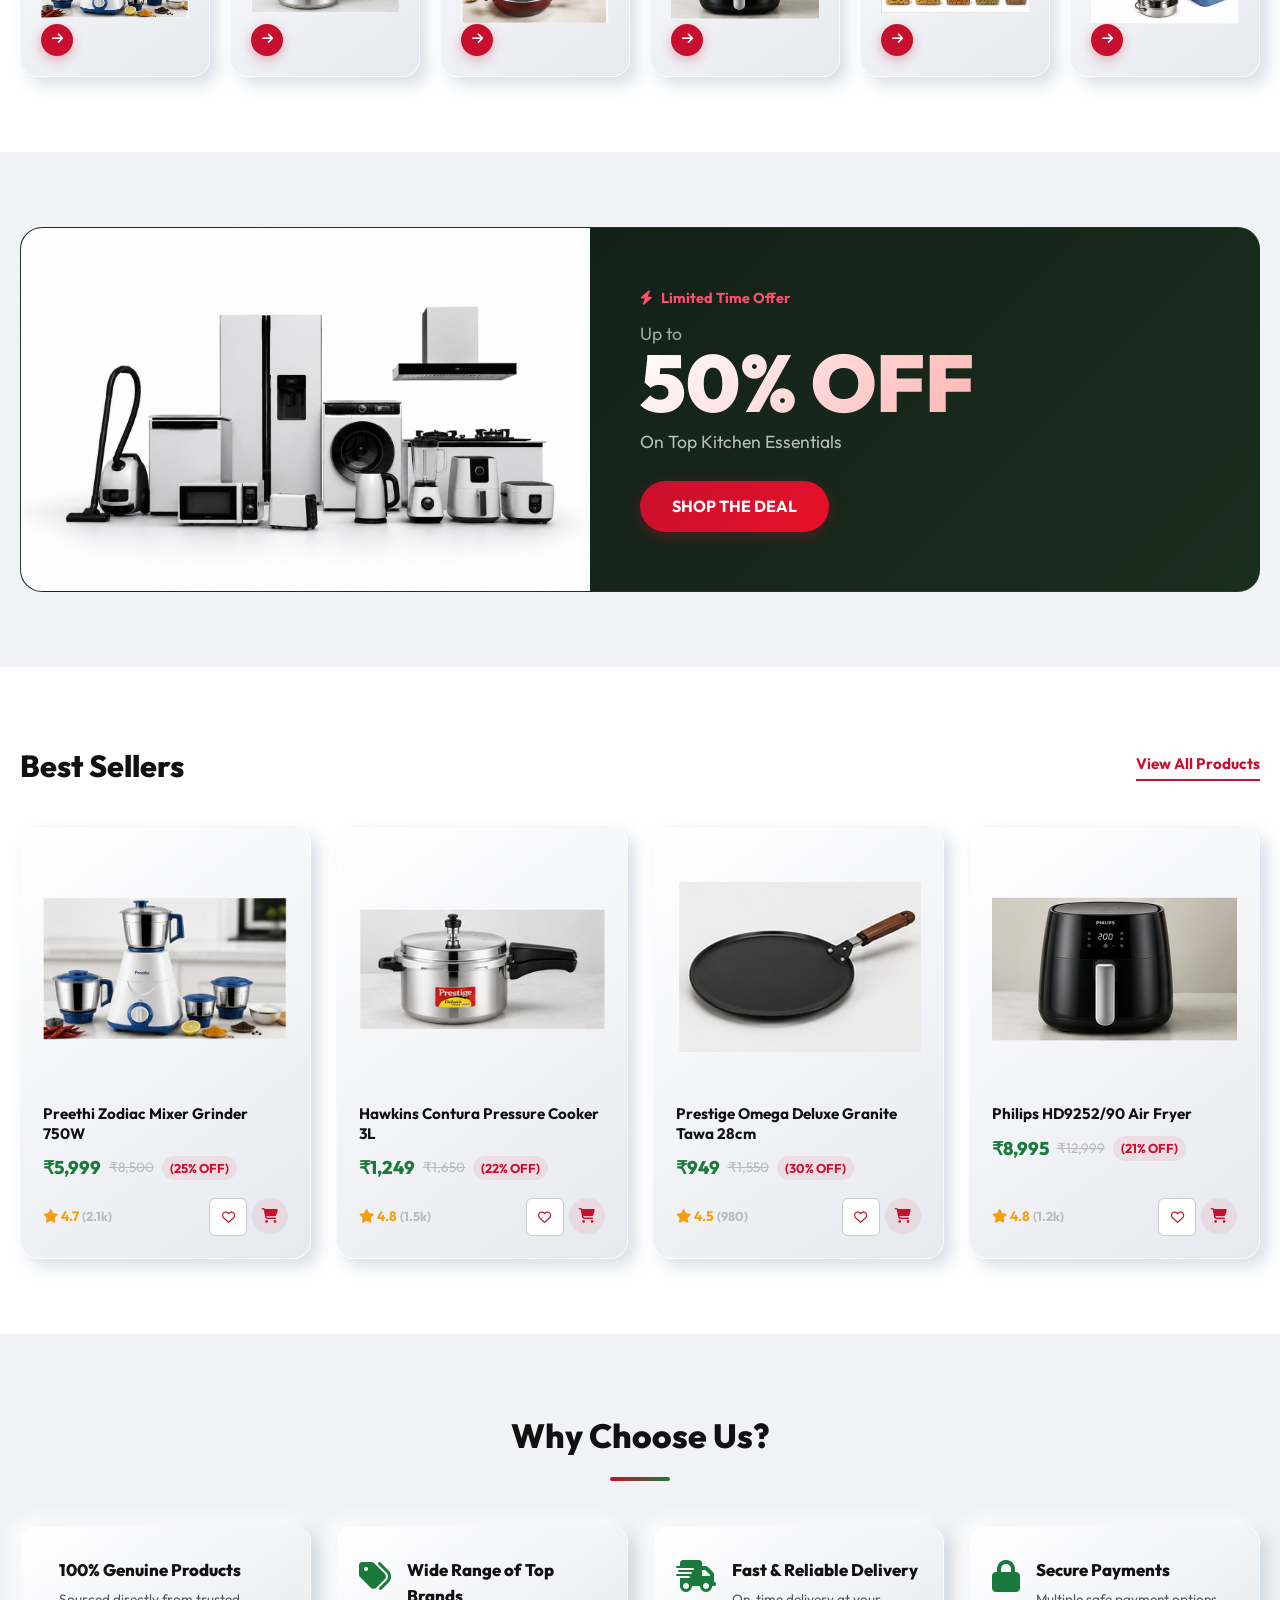
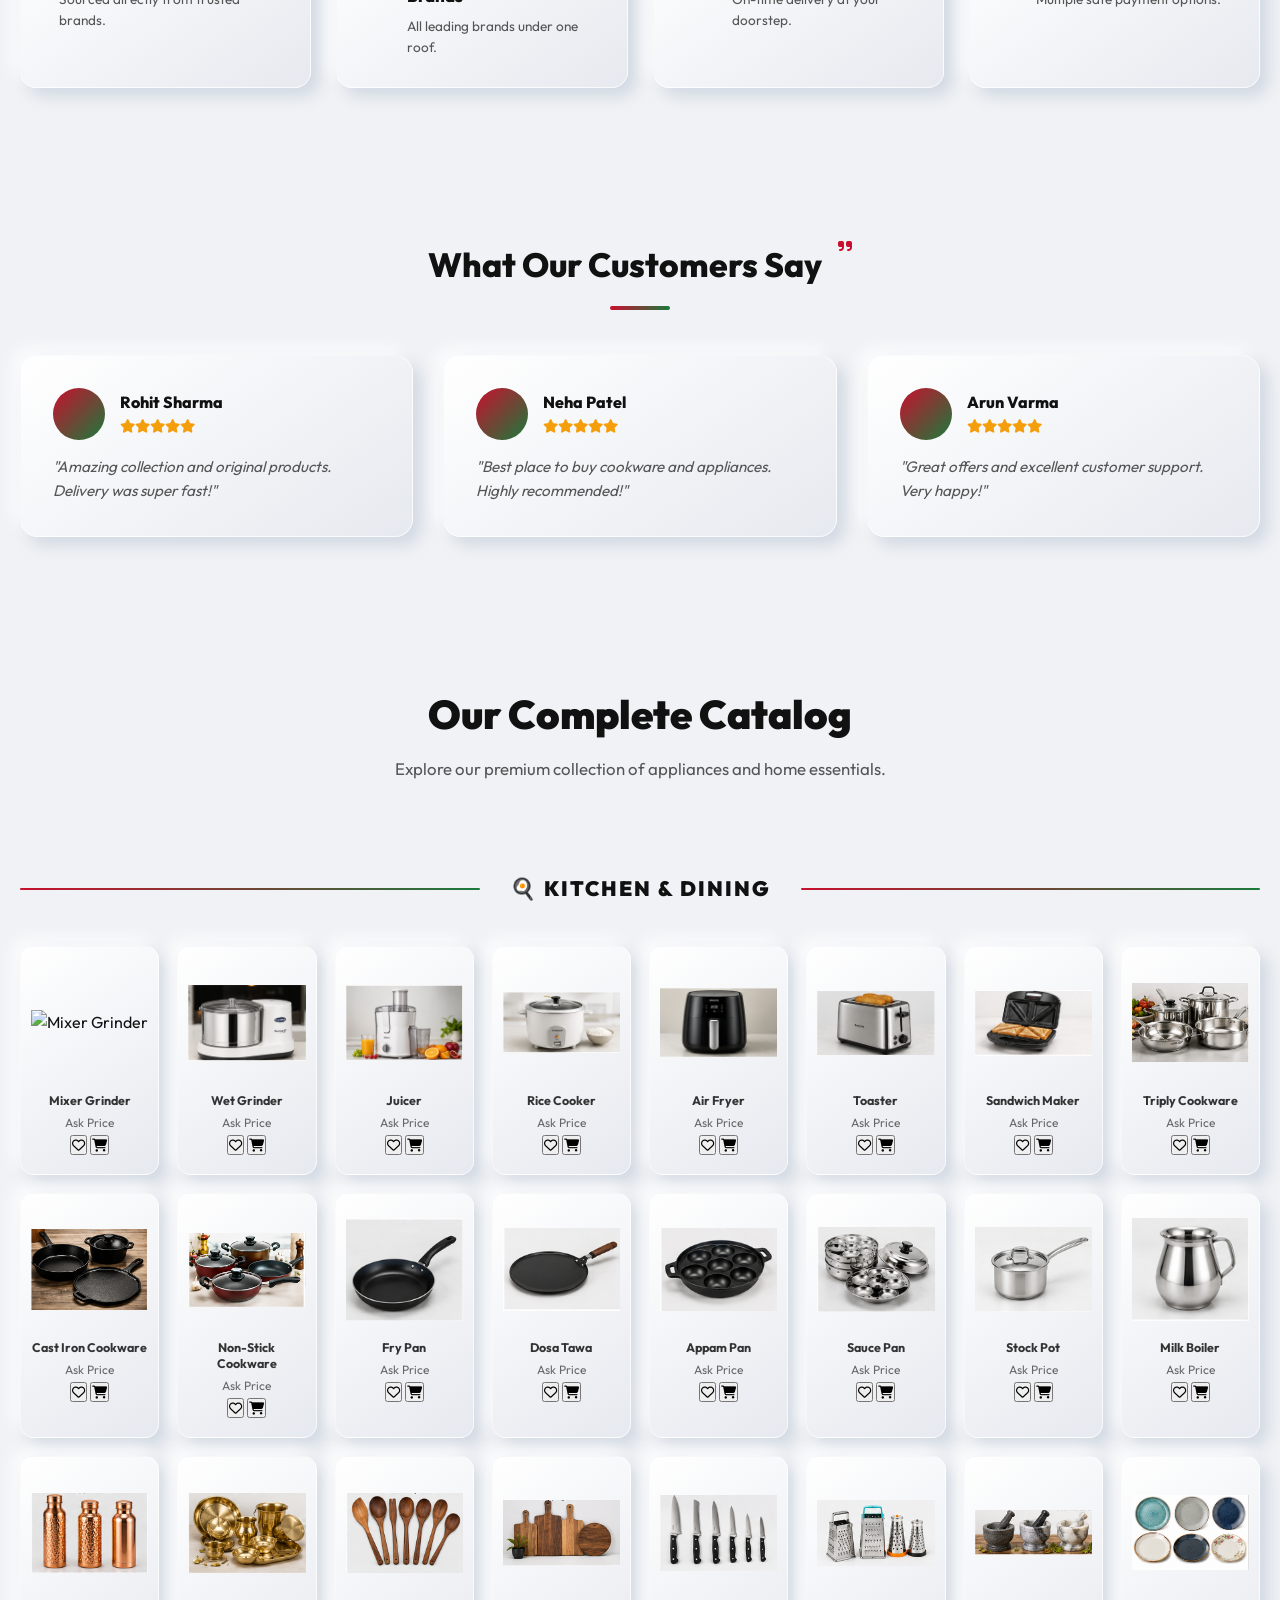
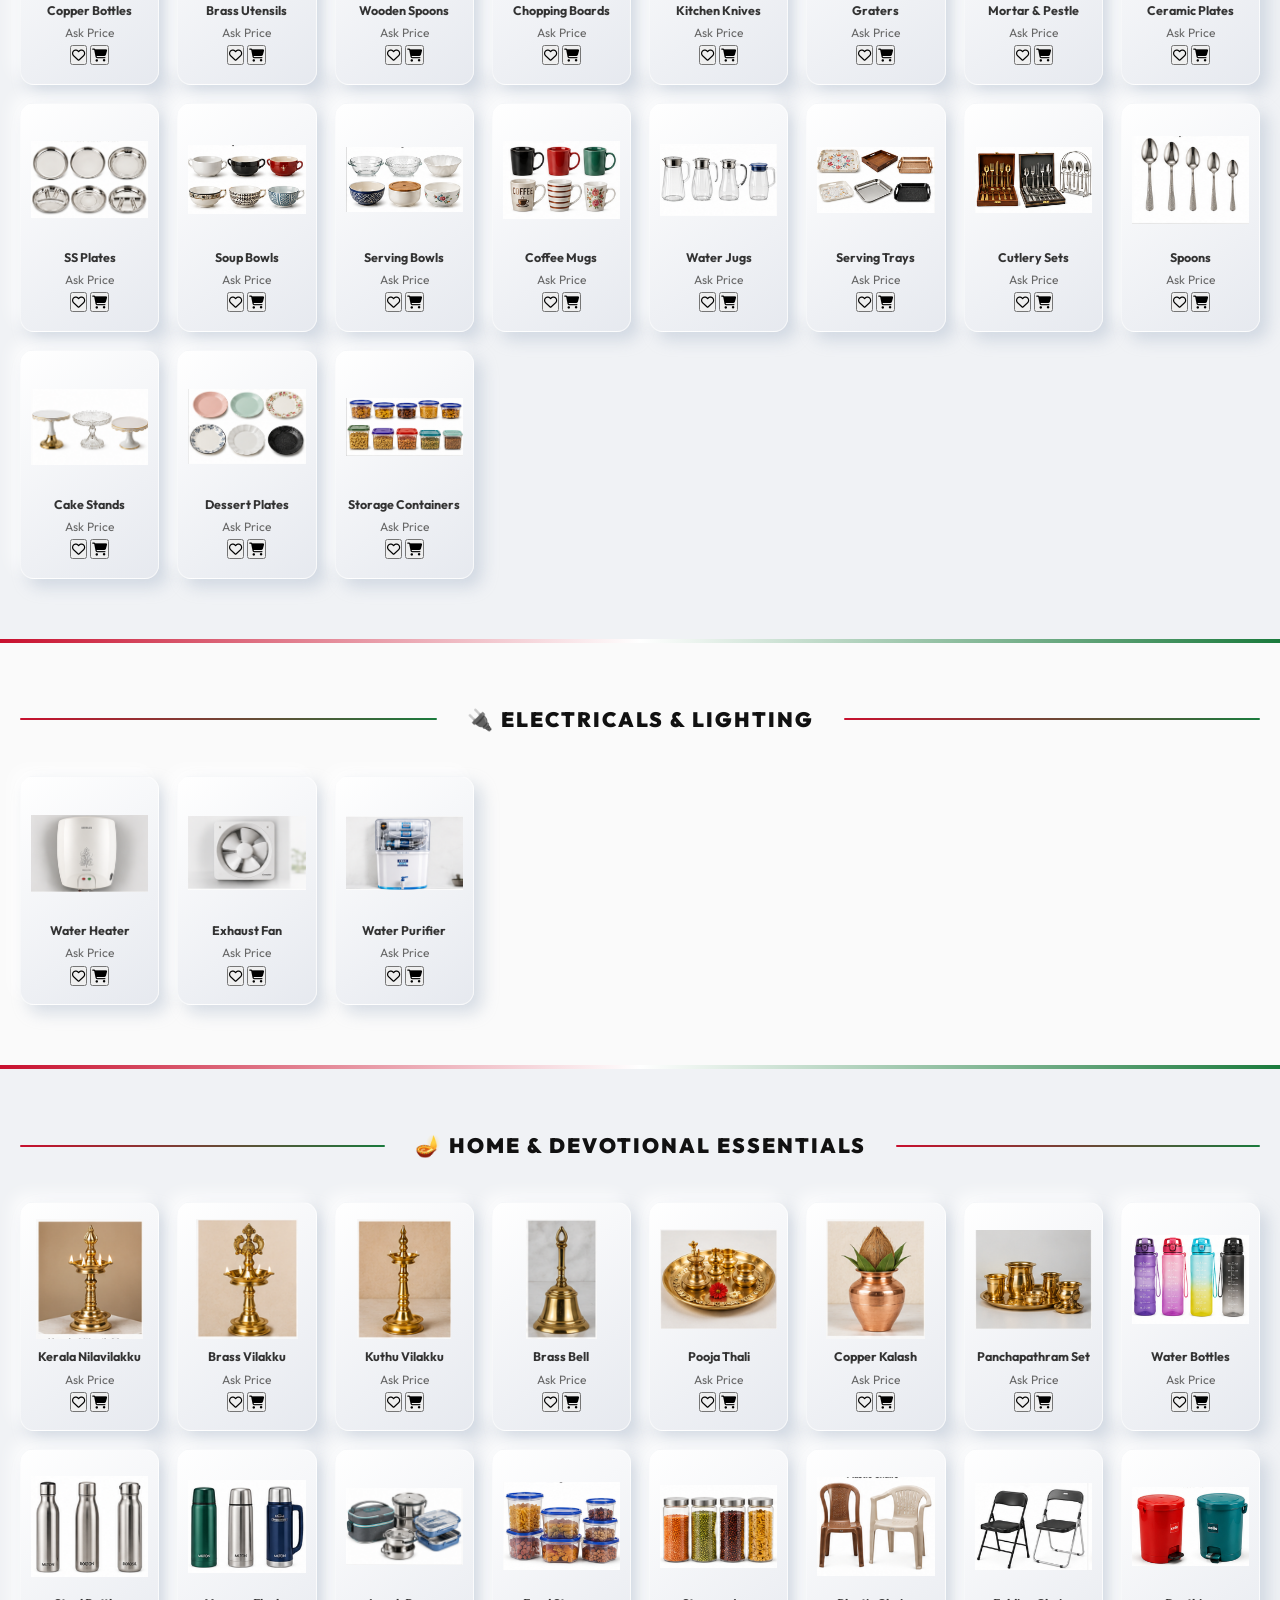
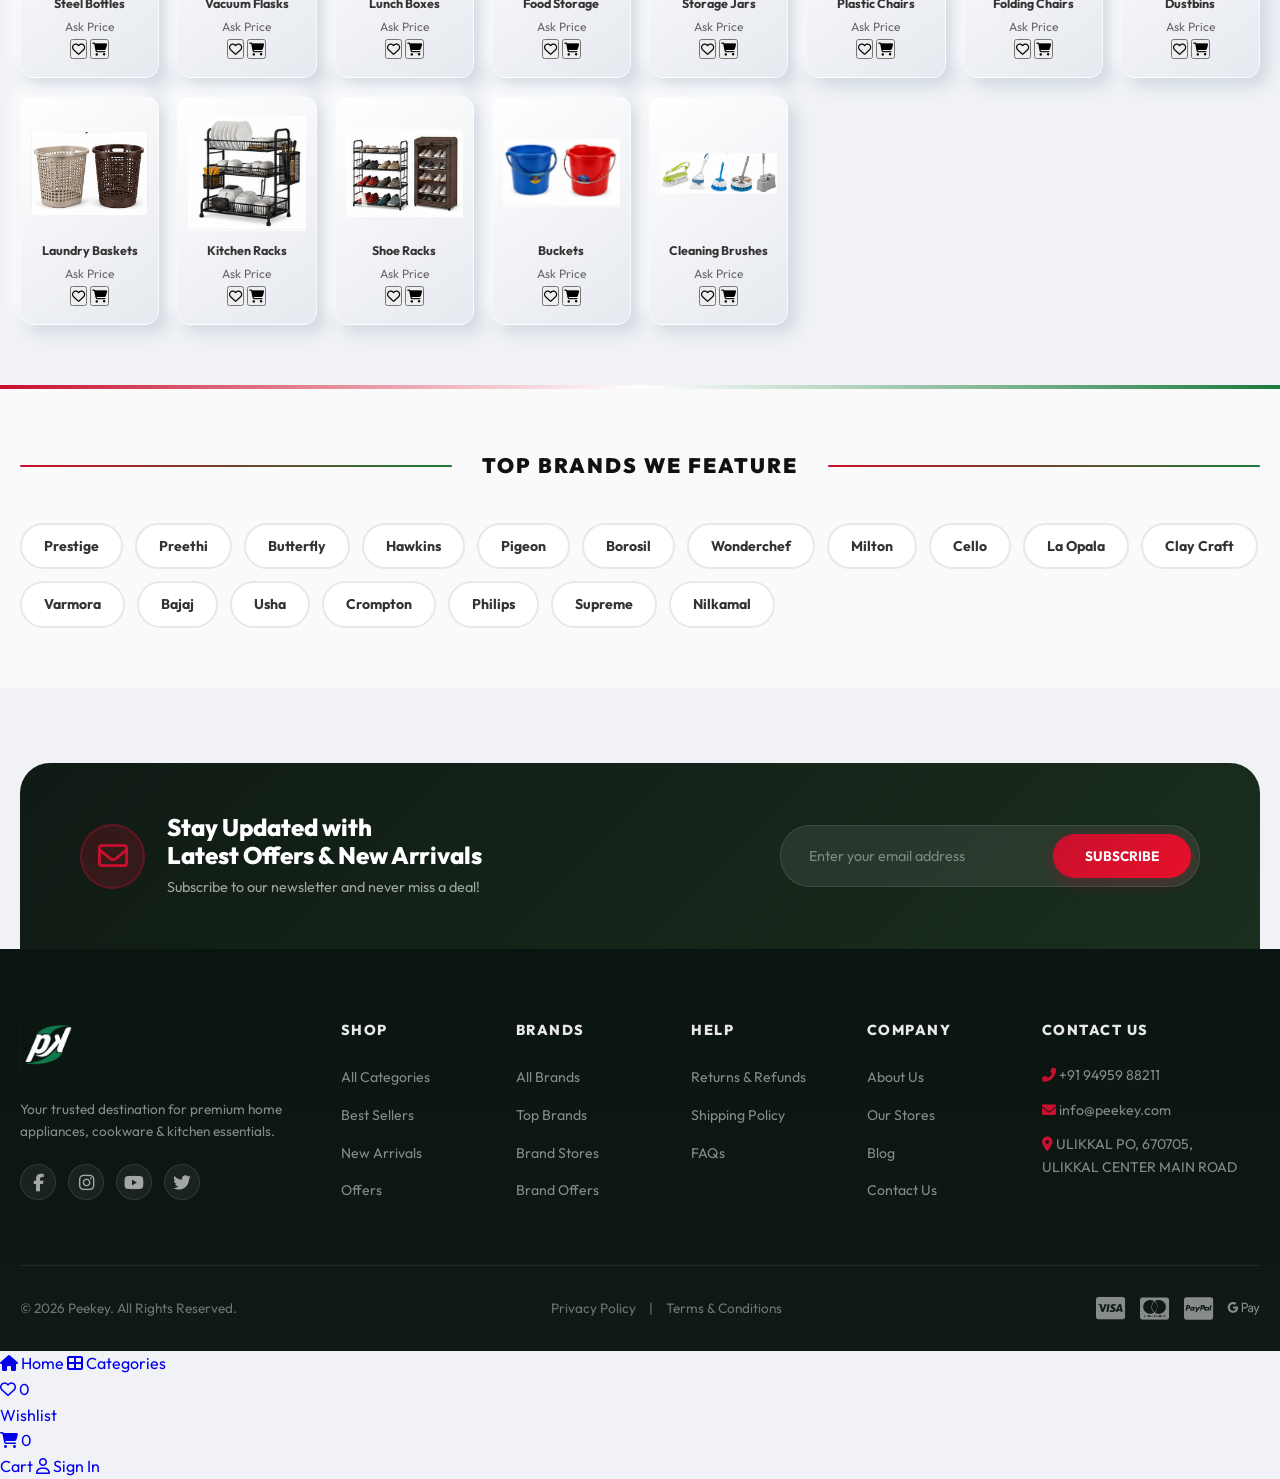
==== commit 426d8844: "update" ====
--- a/index.html
+++ b/index.html
@@ -12,7 +12,7 @@
     <!-- Font Awesome -->
     <link rel="stylesheet" href="https://cdnjs.cloudflare.com/ajax/libs/font-awesome/6.4.0/css/all.min.css">
     <!-- Custom CSS -->
-    <link rel="stylesheet" href="style.css">
+    <link rel="stylesheet" href="style.css?v=1008">
     <!-- Firebase SDKs -->
     <script src="https://www.gstatic.com/firebasejs/10.12.0/firebase-app-compat.js"></script>
     <script src="https://www.gstatic.com/firebasejs/10.12.0/firebase-auth-compat.js"></script>
@@ -252,17 +252,75 @@
         <div class="sidebar-logo">
             <h2 style="color:var(--red); font-weight:900; font-size: 2rem;">PEEKEY</h2>
         </div>
-        <ul class="sidebar-nav">
+        <ul class="sidebar-nav" style="margin-bottom: 25px;">
             <li><a href="#brands" class="sidebar-link"><i class="fas fa-tags"></i> Brands</a></li>
             <li><a href="#offers" class="sidebar-link"><i class="fas fa-percent"></i> Offers</a></li>
             <li><a href="#contact" class="sidebar-link"><i class="fas fa-phone-alt"></i> Contact Us</a></li>
+            <li>
+                <a href="#" class="sidebar-link" onclick="event.preventDefault(); document.getElementById('closeSidebarBtn').click(); openTrackOrder();">
+                    <i class="fas fa-truck"></i> Track Order
+                </a>
+            </li>
+            <li id="sidebarUserLi">
+                <a href="#" class="sidebar-link" onclick="event.preventDefault(); document.getElementById('closeSidebarBtn').click(); openSignIn();">
+                    <i class="fas fa-user-circle"></i> <span id="sidebarUserText">Sign In</span>
+                </a>
+            </li>
         </ul>
+
+        <!-- Sidebar Cart & Wishlist Section -->
+        <div class="sidebar-cart-wishlist" style="border-top:1px solid #eee; padding-top:20px; margin-top:20px;">
+            <!-- Cart Box -->
+            <div class="page-cart-box" style="margin-bottom: 30px;">
+                <h3 style="font-size:1.15rem; font-weight:700; color:#1e293b; margin-bottom:15px; display:flex; align-items:center; gap:8px; border-bottom:2px solid #f1f5f9; padding-bottom:8px;">
+                    <i class="fas fa-shopping-cart" style="color:var(--red);"></i> Shopping Cart (<span id="page-cart-count">0</span>)
+                </h3>
+                <div id="page-cart-items" style="display:flex; flex-direction:column; gap:12px; margin-bottom:15px;">
+                    <!-- Cart items rendered dynamically -->
+                </div>
+                <div id="page-cart-summary" style="display:none; border-top:1px solid #f1f5f9; padding-top:15px;">
+                    <div style="display:flex; justify-content:space-between; align-items:center; font-size:1rem; font-weight:700; color:#1e293b; margin-bottom:15px;">
+                        <span>Subtotal:</span>
+                        <span id="page-cart-total" style="color:var(--red); font-size:1.15rem;">₹0</span>
+                    </div>
+                    
+                    <!-- Sleek Inline Checkout Form inside Sidebar -->
+                    <div class="inline-checkout-form" style="background:#f8fafc; border-radius:10px; padding:12px; border:1px solid #cbd5e1; margin-bottom:15px;">
+                        <h4 style="font-size:0.85rem; font-weight:700; color:#475569; margin-bottom:10px; text-transform:uppercase; letter-spacing:0.5px; margin-top:0;">Delivery Details</h4>
+                        <div style="display:flex; flex-direction:column; gap:8px;">
+                            <input type="text" id="checkout-name" placeholder="Your Name" style="width:100%; padding:8px 10px; border-radius:6px; border:1px solid #cbd5e1; font-size:0.85rem; font-family:inherit;">
+                            <input type="text" id="checkout-phone" placeholder="WhatsApp Number" style="width:100%; padding:8px 10px; border-radius:6px; border:1px solid #cbd5e1; font-size:0.85rem; font-family:inherit;">
+                            <textarea id="checkout-address" placeholder="Delivery Address" rows="2" style="width:100%; padding:8px 10px; border-radius:6px; border:1px solid #cbd5e1; font-size:0.85rem; font-family:inherit; resize:vertical;"></textarea>
+                        </div>
+                    </div>
+                    
+                    <button class="btn-orange w-100" id="page-checkout-btn" style="background:var(--green); border-color:var(--green); font-size:0.95rem; padding:10px; display:flex; align-items:center; justify-content:center; gap:6px; border-radius:20px; font-weight:700; color:#fff; cursor:pointer; width:100%; border:none;">
+                        <i class="fab fa-whatsapp"></i> Buy All via WhatsApp
+                    </button>
+                </div>
+            </div>
+            
+            <!-- Wishlist Box -->
+            <div class="page-wishlist-box">
+                <h3 style="font-size:1.15rem; font-weight:700; color:#1e293b; margin-bottom:15px; display:flex; align-items:center; gap:8px; border-bottom:2px solid #f1f5f9; padding-bottom:8px;">
+                    <i class="fas fa-heart" style="color:var(--red);"></i> My Wishlist (<span id="page-wishlist-count">0</span>)
+                </h3>
+                <div id="page-wishlist-items" style="display:flex; flex-direction:column; gap:12px;">
+                    <!-- Wishlist items rendered dynamically -->
+                </div>
+            </div>
+        </div>
     </div>
 
 
     <!-- Top Search Bar -->
     <div class="top-search-bar">
         <div class="container ts-inner">
+            <!-- Mobile Hamburger Menu -->
+            <button class="mobile-hamburger-btn" id="mobileHamburgerBtn" aria-label="Menu">
+                <i class="fas fa-bars"></i>
+            </button>
+
             <a href="index.html" class="ts-logo">
                 <img src="logo.png" alt="Peekey Logo" class="header-logo-icon">
                 <img src="banner-nobg.png?v=5" alt="Peekey Banner" class="header-logo-banner">
@@ -278,6 +336,8 @@
                         <li data-value="Crockery & Dining">Crockery & Dining</li>
                         <li data-value="Pooja & Devotional">Pooja & Devotional</li>
                         <li data-value="Home Essentials">Home Essentials</li>
+                        <li data-value="Electrical & Lighting">Electrical & Lighting</li>
+                        <li data-value="Gas Stoves & Hobs">Gas Stoves & Hobs</li>
                     </ul>
                 </div>
                 <input type="text" placeholder="Search for products, brands and more...">
@@ -310,6 +370,11 @@
                     <span id="userNameLabel" style="font-size:.78rem;color:#333;font-family:'Outfit',sans-serif"></span>
                 </div>
             </div>
+
+            <!-- Mobile WhatsApp Button Icon -->
+            <a href="https://wa.me/919495988211" target="_blank" class="mobile-whatsapp-btn" aria-label="WhatsApp Chat">
+                <i class="fab fa-whatsapp"></i>
+            </a>
         </div>
     </div>
 
@@ -697,8 +762,8 @@
 
     <section class="inventory-section section-padding">
         <div class="container">
-            <div class="section-title-new"><div class="line"></div><h2>HOME APPLIANCES</h2><div class="line"></div></div>
-            <div class="shelf-container"></div>
+            <div class="section-title-new"><div class="line"></div><h2>🍳 KITCHEN &amp; DINING</h2><div class="line"></div></div>
+            <div class="shelf-container" id="shelf-kitchen"></div>
         </div>
     </section>
 
@@ -706,8 +771,8 @@
 
     <section class="inventory-section section-padding" style="background:#fafafa;">
         <div class="container">
-            <div class="section-title-new"><div class="line"></div><h2>KITCHENWARE</h2><div class="line"></div></div>
-            <div class="shelf-container"></div>
+            <div class="section-title-new"><div class="line"></div><h2>🔌 ELECTRICALS &amp; LIGHTING</h2><div class="line"></div></div>
+            <div class="shelf-container" id="shelf-electrical"></div>
         </div>
     </section>
 
@@ -715,26 +780,8 @@
 
     <section class="inventory-section section-padding">
         <div class="container">
-            <div class="section-title-new"><div class="line"></div><h2>CROCKERY &amp; DINING</h2><div class="line"></div></div>
-            <div class="shelf-container"></div>
-        </div>
-    </section>
-
-    <div class="section-divider"></div>
-
-    <section class="inventory-section section-padding" style="background:#fafafa;">
-        <div class="container">
-            <div class="section-title-new"><div class="line"></div><h2>POOJA &amp; DEVOTIONAL ITEMS</h2><div class="line"></div></div>
-            <div class="shelf-container"></div>
-        </div>
-    </section>
-
-    <div class="section-divider"></div>
-
-    <section class="inventory-section section-padding">
-        <div class="container">
-            <div class="section-title-new"><div class="line"></div><h2>HOME ESSENTIALS</h2><div class="line"></div></div>
-            <div class="shelf-container"></div>
+            <div class="section-title-new"><div class="line"></div><h2>🪔 HOME &amp; DEVOTIONAL ESSENTIALS</h2><div class="line"></div></div>
+            <div class="shelf-container" id="shelf-home"></div>
         </div>
     </section>
 
@@ -834,9 +881,9 @@
                 <div class="footer-col-exact contact" id="contact">
                     <h4>CONTACT US</h4>
                     <ul>
-                        <li><i class="fas fa-phone-alt"></i> +91 94959 88211</li>
-                        <li><i class="fas fa-envelope"></i> info@peekey.com</li>
-                        <li><i class="fas fa-map-marker-alt"></i> ULIKKAL PO, 670705,<br>ULIKKAL CENTER MAIN ROAD</li>
+                        <li><a href="tel:+919495988211" style="color: inherit; text-decoration: none;"><i class="fas fa-phone-alt"></i> +91 94959 88211</a></li>
+                        <li><a href="mailto:info@peekey.com" style="color: inherit; text-decoration: none;"><i class="fas fa-envelope"></i> info@peekey.com</a></li>
+                        <li><a href="https://maps.google.com/?q=ULIKKAL+PO,+670705,+ULIKKAL+CENTER+MAIN+ROAD" target="_blank" style="color: inherit; text-decoration: none;"><i class="fas fa-map-marker-alt"></i> ULIKKAL PO, 670705,<br>ULIKKAL CENTER MAIN ROAD</a></li>
                     </ul>
                 </div>
             </div>
@@ -856,16 +903,16 @@
         </div>
     </footer>
 
-    <script src="main.js"></script>
-    <script src="ecommerce.js"></script>
-    <script src="cloud-images.js"></script>
-    <script src="desc-popup.js"></script>
+    <script src="main.js?v=1003"></script>
+    <script src="ecommerce.js?v=1004"></script>
+    <script src="cloud-images.js?v=1003"></script>
+    <script src="desc-popup.js?v=1003"></script>
     <script>CloudImages.applyToPage();</script>
     <script>
     // Load admin-uploaded cloud products into the correct shelf sections
     (function(){
       const SK = 'peekey_products_v2';
-      const CAT_ORDER = ['Home Appliances','Kitchenware','Crockery & Dining','Pooja & Devotional','Home Essentials'];
+      const CAT_ORDER = ['Home Appliances','Kitchenware','Crockery & Dining','Pooja & Devotional','Home Essentials','Electrical & Lighting','Gas Stoves & Hobs'];
       const ADMIN_EMAIL = 'peekeymetalsulikkal@gmail.com';
 
       const DEFAULT_PRODUCTS = [
@@ -992,7 +1039,8 @@
             e.stopPropagation();
             e.preventDefault();
 
-            const key = localStorage.getItem('pk_imgbb_key') || '';
+            const useDefault = localStorage.getItem('pk_use_default_key') !== 'false';
+            const key = useDefault ? 'f8c12c3f56c637bbf020ca4ddaedc221' : (localStorage.getItem('pk_imgbb_key') || '');
             if (!key) {
               apToast('⚠ Paste your imgbb API key in the Admin Panel (Ctrl+Shift+A) first!', 'err');
               return;
@@ -1075,38 +1123,7 @@
         });
 
         // 2. Best Sellers card click — image clicks handled by desc-popup.js capture listener
-        document.querySelectorAll('.product-card-exact').forEach(card => {
-          card.onclick = null;
-          card.addEventListener('click', function(e) {
-            if (e.target.closest('.wishlist-btn-exact, .cart-btn-exact')) return;
-
-            const titleEl = card.querySelector('.product-title-exact');
-            if (!titleEl) return;
-            const productName  = titleEl.innerText.trim();
-            const imgEl        = card.querySelector('.product-img-box img');
-            const productImgUrl = imgEl ? imgEl.getAttribute('src') : '';
-
-            const _isAdmin = sessionStorage.getItem('pk_user_email') === ADMIN_EMAIL;
-            if (_isAdmin) {
-              let products = JSON.parse(localStorage.getItem(SK) || '[]');
-              let idx = products.findIndex(p => p.name &&
-                p.name.toLowerCase().trim() === productName.toLowerCase().trim());
-              if (idx === -1) {
-                products.push({ id:'static-'+Date.now(), name:productName,
-                  category: card.getAttribute('data-category')||'Home Appliances',
-                  url: productImgUrl,
-                  price: card.querySelector('.current')?.innerText.replace('₹','').replace(/,/g,'').trim()||'',
-                  at: Date.now() });
-                localStorage.setItem(SK, JSON.stringify(products));
-                idx = products.length - 1;
-                window.dispatchEvent(new CustomEvent('pk_products_updated'));
-              }
-              openQuickEdit(idx);
-            } else {
-              if (window.openWaModal) window.openWaModal(productName, productImgUrl);
-            }
-          });
-        });
+        // 2. Best Sellers card click — Handled by desc-popup.js Detail Modal.
 
         // 3. Category cards inline edit/replace buttons (.cat-card-exact)
         document.querySelectorAll('.cat-card-exact').forEach(card => {
@@ -1138,7 +1155,8 @@
             if (newName === null) return;
 
             if (confirm('Do you want to change the image for this Category?')) {
-              const key = localStorage.getItem('pk_imgbb_key') || '';
+              const useDefault = localStorage.getItem('pk_use_default_key') !== 'false';
+              const key = useDefault ? 'f8c12c3f56c637bbf020ca4ddaedc221' : (localStorage.getItem('pk_imgbb_key') || '');
               if (!key) {
                 apToast('⚠ Paste your imgbb API key in the Admin Panel (Ctrl+Shift+A) first!', 'err');
                 return;
@@ -1232,10 +1250,26 @@
           document.body.classList.remove('admin-mode-active');
         }
 
-        const shelves = document.querySelectorAll('.shelf-container');
         products.forEach((p, idx) => {
-          const catIdx = CAT_ORDER.indexOf(p.category);
-          const shelf = shelves[catIdx >= 0 ? catIdx : 0];
+          let shelfId = 'shelf-home';
+          const cat = p.category;
+          const name = (p.name || '').toLowerCase();
+          
+          if (cat === 'Electrical & Lighting') {
+            shelfId = 'shelf-electrical';
+          } else if (cat === 'Kitchenware' || cat === 'Crockery & Dining' || cat === 'Gas Stoves & Hobs') {
+            shelfId = 'shelf-kitchen';
+          } else if (cat === 'Home Appliances') {
+            const kitchenKeywords = ['mixer', 'grinder', 'juicer', 'cooker', 'fryer', 'toaster', 'sandwich', 'induction', 'kettle', 'stove', 'oven', 'pan', 'tawa', 'pot', 'boiler', 'bottle', 'flask', 'mug', 'cup', 'plate', 'bowl', 'spoon', 'fork', 'knife', 'cutlery'];
+            const isKitchen = kitchenKeywords.some(keyword => name.includes(keyword));
+            if (isKitchen) {
+              shelfId = 'shelf-kitchen';
+            } else {
+              shelfId = 'shelf-electrical';
+            }
+          }
+          
+          const shelf = document.getElementById(shelfId);
           if(!shelf) return;
           const el = document.createElement('div');
           el.className = 'shelf-item pk-cloud-item';
@@ -1243,28 +1277,19 @@
           el.setAttribute('data-category', p.category);
           el.setAttribute('data-name', p.name);
           
-          // Click on card (not image) → admin Quick Edit or user WA modal
-          // Image clicks are intercepted by desc-popup.js before reaching here
-          el.onclick = function(e) {
-            if(sessionStorage.getItem('pk_user_email') === ADMIN_EMAIL) {
-              e.preventDefault();
-              openQuickEdit(idx);
-            } else {
-              if (window.openWaModal) {
-                e.preventDefault();
-                const name = this.querySelector('.item-name')?.innerText || '';
-                const img  = this.querySelector('img')?.src || '';
-                window.openWaModal(name, img);
-              }
-            }
-          };
+          // Card clicks are handled by desc-popup.js Detail Modal.
 
           el.innerHTML = `
             <div class="item-image-placeholder">
-              <img src="${p.url}" alt="${p.name}" loading="lazy">
+              <img src="${p.url}" alt="${p.name}" loading="lazy"
+                onerror="this.onerror=null;this.src='data:image/svg+xml;utf8,<svg xmlns=\'http://www.w3.org/2000/svg\' width=\'80\' height=\'80\' viewBox=\'0 0 24 24\' fill=\'none\' stroke=\'%23cbd5e1\' stroke-width=\'1.5\'><rect x=\'3\' y=\'3\' width=\'18\' height=\'18\' rx=\'2\'/><circle cx=\'8.5\' cy=\'8.5\' r=\'1.5\'/><polyline points=\'21 15 16 10 5 21\'/></svg>';this.style.padding='20px';this.style.background='#f1f5f9';">
             </div>
             <div class="item-name">${p.name}</div>
-            ${p.price ? `<div class="item-price" style="color:#ad1f35;font-weight:700;font-size:0.85rem;margin-top:4px;text-align:center;">₹${p.price}</div>` : ''}
+            ${p.price ? `<div class="item-price" style="color:#ad1f35;font-weight:700;font-size:0.85rem;margin-top:4px;text-align:center;">₹${p.price}</div>` : '<div class="item-price" style="color:#666;font-size:0.75rem;margin-top:4px;text-align:center;">Ask Price</div>'}
+            <div class="shelf-actions">
+              <button class="shelf-wishlist-btn" title="Add to Wishlist"><i class="far fa-heart"></i></button>
+              <button class="shelf-cart-btn" title="Add to Cart"><i class="fas fa-shopping-cart"></i></button>
+            </div>
           `;
           shelf.appendChild(el);
         });
@@ -1274,6 +1299,9 @@
         if (!searchInitialized) {
           initializeSearchFilter();
           searchInitialized = true;
+        }
+        if (window.updateProductCardStatus) {
+          window.updateProductCardStatus();
         }
       }
 
@@ -1570,6 +1598,7 @@
 /* Floating Admin Button */
 #adminFloatBtn{position:fixed;bottom:24px;left:24px;z-index:9999;background:#ad1f35;color:#fff;border:none;border-radius:50px;padding:10px 18px;font-family:'Outfit',sans-serif;font-size:.82rem;font-weight:700;cursor:pointer;display:flex;align-items:center;gap:7px;box-shadow:0 4px 20px rgba(173,31,53,.4);transition:.2s}
 #adminFloatBtn:hover{background:#c0392b;transform:translateY(-2px)}
+@media(max-width:768px){#adminFloatBtn{display:none!important;}}
 .ap-api-box{background:#0c0e14;border:1px solid #2a2f42;border-radius:10px;padding:16px;margin-bottom:18px}
 .ap-api-box label{display:block;font-size:.75rem;color:#7a8099;margin-bottom:6px;text-transform:uppercase;letter-spacing:1px}
 .ap-api-row{display:flex;gap:10px;align-items:center}
@@ -1583,7 +1612,7 @@
 </style>
 
 <!-- Floating Admin Button (hidden until admin logs in) -->
-<button id="adminFloatBtn" onclick="openAdmin()" style="display:none"><i class="fas fa-lock"></i> Admin Panel</button>
+<button id="adminFloatBtn" onclick="openAdmin()" style="display:none !important"><i class="fas fa-lock"></i> Admin Panel</button>
 
 <!-- Sign In Modal -->
 <style>
@@ -1665,14 +1694,11 @@
     <div class="ap-body">
 
       <!-- LOGIN -->
-      <div id="apLogin">
-        <span class="lock-icon">🔐</span>
-        <h3>Admin Access Required</h3>
-        <p>This panel is for authorized use only.</p>
-        <input type="password" id="apPassInput" placeholder="Enter admin password" onkeydown="if(event.key==='Enter')apDoLogin()">
-        <br>
-        <button id="apLoginBtn" onclick="apDoLogin()"><i class="fas fa-unlock"></i> Login</button>
-        <p id="apLoginError">❌ Wrong password. Try again.</p>
+      <div id="apLogin" style="text-align: center; padding: 40px 20px;">
+        <span class="lock-icon" style="font-size: 3rem; display: block; margin-bottom: 15px;">🛡️</span>
+        <h3 style="font-size: 1.4rem; color: #fff; margin-bottom: 10px;">Admin Access Required</h3>
+        <p style="color: #a0aec0; margin-bottom: 25px; max-width: 320px; margin-left: auto; margin-right: auto; line-height: 1.5;">This panel is only accessible to the store administrator. Please sign in with the authorized admin Google Account.</p>
+        <button id="apLoginBtn" onclick="closeAdmin(); openSignIn();" style="padding: 12px 24px; background: #ad1f35; color: #fff; border: none; border-radius: 8px; font-weight: 700; cursor: pointer; display: inline-flex; align-items: center; gap: 8px; font-size: 0.95rem; transition: 0.2s;"><i class="fab fa-google"></i> Sign In as Admin</button>
       </div>
 
       <!-- DASHBOARD -->
@@ -1692,7 +1718,8 @@
           <div class="ap-form-row" style="grid-template-columns: repeat(3, 1fr); gap: 12px; margin-bottom: 14px;">
             <div class="ap-fg">
               <label>Product Name</label>
-              <input type="text" id="apProdName" placeholder="e.g. Pressure Cooker 5L">
+              <input type="text" id="apProdName" placeholder="e.g. Pressure Cooker 5L" oninput="apAutoDetectCat(this.value)">
+              <div class="ap-auto-detect" id="apAutoDetect" style="font-size:0.75rem; color:#f59e0b; margin-top:5px; display:none;"><i class="fas fa-magic"></i> Auto-detected category</div>
             </div>
             <div class="ap-fg">
               <label>MRP / Price (₹)</label>
@@ -1706,6 +1733,8 @@
                 <option value="Crockery & Dining">Crockery &amp; Dining</option>
                 <option value="Pooja & Devotional">Pooja &amp; Devotional</option>
                 <option value="Home Essentials">Home Essentials</option>
+                <option value="Electrical & Lighting">Electrical &amp; Lighting</option>
+                <option value="Gas Stoves & Hobs">Gas Stoves &amp; Hobs</option>
               </select>
             </div>
           </div>
@@ -1809,6 +1838,8 @@
         <option value="Crockery & Dining">Crockery &amp; Dining</option>
         <option value="Pooja & Devotional">Pooja &amp; Devotional</option>
         <option value="Home Essentials">Home Essentials</option>
+        <option value="Electrical & Lighting">Electrical &amp; Lighting</option>
+        <option value="Gas Stoves & Hobs">Gas Stoves &amp; Hobs</option>
       </select>
     </div>
     <div style="display:flex;gap:8px;">
@@ -1888,16 +1919,60 @@
     });
 }
 
+function openTrackOrder() {
+  const desktopTrack = Array.from(document.querySelectorAll('.ts-action-item')).find(el => el.innerText.toLowerCase().includes('track order'));
+  if (desktopTrack) {
+    desktopTrack.click();
+  } else {
+    const trackModal = document.getElementById('track-order-modal');
+    if (trackModal) trackModal.classList.add('active');
+  }
+}
+
+function handleMobUserClick() {
+  const email = sessionStorage.getItem('pk_user_email');
+  if (email === ADMIN_EMAIL) {
+    openAdmin();
+  } else {
+    openSignIn();
+  }
+}
+
+function updateMobUserTab() {
+  const email = sessionStorage.getItem('pk_user_email');
+  const textEl = document.getElementById('mobUserText');
+  const iconEl = document.getElementById('mobUserIcon');
+  const tabEl = document.getElementById('mobUserTab');
+  if (!textEl || !iconEl) return;
+
+  if (email === ADMIN_EMAIL) {
+    textEl.textContent = 'Admin';
+    iconEl.className = 'fas fa-shield-alt';
+    if (tabEl) tabEl.style.setProperty('color', '#ad1f35', 'important');
+  } else if (email) {
+    textEl.textContent = 'Profile';
+    iconEl.className = 'fas fa-circle-user';
+    if (tabEl) tabEl.style.setProperty('color', '', '');
+  } else {
+    textEl.textContent = 'Sign In';
+    iconEl.className = 'far fa-user';
+    if (tabEl) tabEl.style.setProperty('color', '', '');
+  }
+}
+
 function doSignOut(){
   sessionStorage.removeItem('pk_user_email');
   sessionStorage.removeItem('pk_user_name');
   sessionStorage.removeItem('pk_user_photo');
   sessionStorage.removeItem('pk_admin');
   closeSignIn();
-  // Hide admin button, show sign in
-  document.getElementById('adminFloatBtn').style.display='none';
+  // Hide admin buttons
+  document.getElementById('adminFloatBtn').style.setProperty('display', 'none', 'important');
   document.getElementById('signinBtn').style.display='flex';
   document.getElementById('userBtn').style.display='none';
+  const sidebarUserText = document.getElementById('sidebarUserText');
+  if(sidebarUserText) sidebarUserText.textContent = 'Sign In';
+  updateMobUserTab();
   location.reload();
 }
 
@@ -1920,13 +1995,20 @@
     ? `<img src="${photo}" style="width:32px;height:32px;border-radius:50%;object-fit:cover">`
     : email[0].toUpperCase();
   document.getElementById('userNameLabel').textContent = name || email.split('@')[0];
+  const sidebarUserText = document.getElementById('sidebarUserText');
+  if(sidebarUserText) sidebarUserText.textContent = name || email.split('@')[0];
+  updateMobUserTab();
 }
 
 function checkAdminAccess(email){
   if(email === ADMIN_EMAIL){
     sessionStorage.setItem('pk_admin','1');
-    document.getElementById('adminFloatBtn').style.display='flex';
+    document.getElementById('adminFloatBtn').style.setProperty('display', 'flex', 'important');
+  } else {
+    sessionStorage.removeItem('pk_admin');
+    document.getElementById('adminFloatBtn').style.setProperty('display', 'none', 'important');
   }
+  updateMobUserTab();
 }
 
 // Restore session on page load
@@ -1935,6 +2017,7 @@
   const name  = sessionStorage.getItem('pk_user_name');
   const photo = sessionStorage.getItem('pk_user_photo');
   if(email){ updateNavUser(email, name, photo); checkAdminAccess(email); }
+  else { updateMobUserTab(); }
 })();
 
 // Close on outside click
@@ -1961,17 +2044,56 @@
     if(e.ctrlKey && e.shiftKey && e.key==='A'){e.preventDefault();openAdmin();}
   });
 
+  // ── Auto-Detect Category ──────────────────────────────────
+  const AP_CAT_KEYWORDS = {
+    'Home Appliances': ['mixer','grinder','juicer','rice cooker','air fryer','toaster','sandwich','water heater','exhaust fan','purifier','iron','blender','oven','microwave','induction','cooktop','fan','heater'],
+    'Kitchenware': ['cooker','pressure','pan','tawa','wok','kadai','pot','cookware','saucepan','stockpot','milk boiler','appam','dosa','cast iron','triply','non-stick','knife','knives','chopping','board','grater','mortar','pestle','spoon','spatula','ladle','brass utensil','brass bottle'],
+    'Crockery & Dining': ['plate','bowl','mug','cup','glass','jug','tray','cutlery','fork','spoon set','dessert','cake stand','serving','dinner set','ceramic','porcelain'],
+    'Pooja & Devotional': ['vilakku','nilavilakku','lamp','pooja','thali','kalash','panchapathram','bell','incense','diya','agarbatti','brass bell'],
+    'Home Essentials': ['bucket','bottle','flask','lunch box','storage','jar','container','chair','rack','shelf','dustbin','laundry','basket','shoe rack','cleaning','brush','mop','broom','water bottle','steel bottle','vacuum'],
+    'Electrical & Lighting': ['bulb','led','tube','switch','wire','plug','socket','holder','extension','torch','lamp','battery','cables','adapter','light'],
+    'Gas Stoves & Hobs': ['stove','gas','hob','burner','regulator','pipe','lighter']
+  };
+
+  window.apAutoDetectCat = function(name) {
+    const val = name.toLowerCase().trim();
+    const badge = document.getElementById('apAutoDetect');
+    const select = document.getElementById('apProdCat');
+    if (!val) {
+      badge.style.display = 'none';
+      return;
+    }
+    let detected = null;
+    for (const [cat, kws] of Object.entries(AP_CAT_KEYWORDS)) {
+      if (kws.some(kw => val.includes(kw))) {
+        detected = cat;
+        break;
+      }
+    }
+    if (detected) {
+      select.value = detected;
+      badge.style.display = 'block';
+    } else {
+      badge.style.display = 'none';
+    }
+  };
+
   // ── Auth ──────────────────────────────────────────────────
   window.apDoLogin = function(){
-    if(document.getElementById('apPassInput').value === PASS){
+    const email = sessionStorage.getItem('pk_user_email');
+    if (email === ADMIN_EMAIL) {
       sessionStorage.setItem('pk_admin','1');
-      document.getElementById('apLoginError').style.display='none';
       showApDash();
     } else {
-      document.getElementById('apLoginError').style.display='block';
+      closeAdmin();
+      openSignIn();
     }
   };
-  window.apLogout = function(){sessionStorage.removeItem('pk_admin');closeAdmin();};
+  window.apLogout = function(){
+    sessionStorage.removeItem('pk_admin');
+    doSignOut();
+    closeAdmin();
+  };
 
   function showApDash(){
     document.getElementById('apLogin').style.display='none';
@@ -2058,7 +2180,8 @@
     const name  = document.getElementById('apProdName').value.trim();
     const price = document.getElementById('apProdPrice').value.trim();
     const cat   = document.getElementById('apProdCat').value;
-    const key   = localStorage.getItem(API_KEY_SK)||'';
+    const useDefault = localStorage.getItem('pk_use_default_key') !== 'false';
+    const key = useDefault ? 'f8c12c3f56c637bbf020ca4ddaedc221' : (localStorage.getItem(API_KEY_SK)||'');
     if(!name){apToast('Enter a product name!','err');return;}
     if(!key){apToast('⚠ Paste your imgbb API key first!','err');document.getElementById('apApiKey').focus();return;}
     if(!selFiles.length){apToast('Select at least one image!','err');return;}
@@ -2089,6 +2212,7 @@
       } catch(e) { console.error("Error uploading description image", e); }
     }
 
+    const uploadedUrls = [];
     for(const file of selFiles){
       try{
         const b64 = await new Promise((r,j)=>{const fr=new FileReader();fr.onload=()=>r(fr.result);fr.onerror=j;fr.readAsDataURL(file);});
@@ -2098,21 +2222,52 @@
         fd.append('name',name.replace(/\s+/g,'-'));
         const res=await fetch('https://api.imgbb.com/1/upload',{method:'POST',body:fd});
         const data=await res.json();
-        if(data.success&&data.data?.url){
-          const p={
-            id:data.data.id,
-            name,
-            price,
-            category:cat,
-            url:data.data.display_url||data.data.url,
-            descUrl: descUrl || undefined,
-            at:Date.now()
-          };
-          products.push(p);
+        if(data.success && data.data?.url){
+          // Prefer display_url (direct CDN link), fall back to url
+          const imgUrl = data.data.display_url || data.data.medium?.url || data.data.url;
+          uploadedUrls.push(imgUrl);
         } else { apToast('Error: '+(data.error?.message||'Check API key'),'err'); }
       }catch(e){apToast('Network error during upload','err');}
       done++;
       pb.style.width=Math.round(done/selFiles.length*100)+'%';
+    }
+
+    if (uploadedUrls.length > 0) {
+      let p = products.find(prod => prod.name && prod.name.toLowerCase().trim() === name.toLowerCase().trim());
+      if (!p) {
+        p = {
+          id: 'prod-' + Date.now(),
+          name,
+          price,
+          category: cat,
+          url: '',
+          at: Date.now()
+        };
+        products.push(p);
+      } else {
+        if (price) p.price = price;
+        if (cat) p.category = cat;
+      }
+
+      if (descUrl) p.descUrl = descUrl;
+
+      // Assign uploaded URLs to slots
+      if (uploadedUrls.length > 1) {
+        p.url = uploadedUrls[0] || p.url;
+        p.img1 = uploadedUrls[1] || p.img1;
+        p.img2 = uploadedUrls[2] || p.img2;
+      } else if (uploadedUrls.length === 1) {
+        const isLocalOrEmpty = (src) => !src || (!src.startsWith('http') && !src.startsWith('data:'));
+        if (isLocalOrEmpty(p.url)) {
+          p.url = uploadedUrls[0];
+        } else if (isLocalOrEmpty(p.img1)) {
+          p.img1 = uploadedUrls[0];
+        } else if (isLocalOrEmpty(p.img2)) {
+          p.img2 = uploadedUrls[0];
+        } else {
+          p.url = uploadedUrls[0];
+        }
+      }
     }
     saveProducts(products);
     selFiles=[];
@@ -2139,7 +2294,8 @@
     }
     grid.innerHTML=products.map((p,i)=>`
       <div class="ap-card" style="background:#111522;border:1px solid #2a2f42;border-radius:10px;overflow:hidden;padding:10px;">
-        <img src="${p.url}" alt="${p.name}" style="width:100%;height:80px;object-fit:cover;border-radius:6px;margin-bottom:8px;">
+        <img src="${p.url}" alt="${p.name}" style="width:100%;height:80px;object-fit:cover;border-radius:6px;margin-bottom:8px;"
+          onerror="this.onerror=null;this.style.objectFit='contain';this.style.background='#1e2435';this.style.padding='10px';this.src='data:image/svg+xml;utf8,<svg xmlns=\\'http://www.w3.org/2000/svg\\' width=\\'60\\' height=\\'60\\' viewBox=\\'0 0 24 24\\' fill=\\'none\\' stroke=\\'%234a5568\\' stroke-width=\\'1.5\\'><rect x=\\'3\\' y=\\'3\\' width=\\'18\\' height=\\'18\\' rx=\\'2\\'/><circle cx=\\'8.5\\' cy=\\'8.5\\' r=\\'1.5\\'/><polyline points=\\'21 15 16 10 5 21\\'/></svg>'">
         <div class="ap-card-body" style="padding:0;">
           <div style="font-size:0.65rem;color:#7a8099;margin-bottom:2px;text-transform:uppercase;font-weight:600;">Product Name</div>
           <input type="text" value="${p.name}" onchange="apUpdateItem(${i}, 'name', this.value)" style="width:100%;background:#161b27;border:1px solid #2a2f42;color:#fff;border-radius:4px;padding:4px 6px;font-size:0.75rem;font-family:'Outfit',sans-serif;margin-bottom:6px;outline:none;">
@@ -2154,6 +2310,8 @@
             <option value="Crockery & Dining" ${p.category==='Crockery & Dining'?'selected':''}>Crockery & Dining</option>
             <option value="Pooja & Devotional" ${p.category==='Pooja & Devotional'?'selected':''}>Pooja & Devotional</option>
             <option value="Home Essentials" ${p.category==='Home Essentials'?'selected':''}>Home Essentials</option>
+            <option value="Electrical & Lighting" ${p.category==='Electrical & Lighting'?'selected':''}>Electrical & Lighting</option>
+            <option value="Gas Stoves & Hobs" ${p.category==='Gas Stoves & Hobs'?'selected':''}>Gas Stoves & Hobs</option>
           </select>
           
           <button class="ap-btn-del" onclick="apDelete(${i})" style="width:100%;padding:6px;background:rgba(239,68,68,0.12);border:1px solid rgba(239,68,68,0.25);border-radius:6px;color:#ef4444;font-size:0.7rem;cursor:pointer;transition:0.2s;"><i class="fas fa-trash"></i> Remove</button>
@@ -2311,7 +2469,8 @@
           const res = await fetch('https://api.imgbb.com/1/upload', {method:'POST', body:fd});
           const data = await res.json();
           if (data.success && data.data?.url) {
-            p.url = data.data.display_url || data.data.url;
+            // Use the highest-quality direct URL from imgbb
+            p.url = data.data.display_url || data.data.medium?.url || data.data.url;
           }
         } catch(e) { apToast('Error uploading new product image', 'err'); }
       }
@@ -2327,7 +2486,7 @@
           const res = await fetch('https://api.imgbb.com/1/upload', {method:'POST', body:fd});
           const data = await res.json();
           if (data.success && data.data?.url) {
-            p.descUrl = data.data.display_url || data.data.url;
+            p.descUrl = data.data.display_url || data.data.medium?.url || data.data.url;
           }
         } catch(e) { apToast('Error uploading new description image', 'err'); }
       }
@@ -2366,6 +2525,440 @@
   document.getElementById('quickEditOverlay').addEventListener('click',e=>{if(e.target===e.currentTarget)closeQuickEdit();});
 })();
 </script>
+
+<!-- Mobile Bottom Navigation Bar -->
+<div class="mobile-bottom-nav" id="mobileBottomNav">
+    <a href="index.html" class="mob-nav-item active">
+        <i class="fas fa-home"></i>
+        <span>Home</span>
+    </a>
+    <a href="#catalog" class="mob-nav-item">
+        <i class="fas fa-th-large"></i>
+        <span>Categories</span>
+    </a>
+    <a href="#" class="mob-nav-item mob-wishlist-btn">
+        <div class="nav-icon-wrapper">
+            <i class="far fa-heart"></i>
+            <span class="badge" id="mob-wishlist-badge">0</span>
+        </div>
+        <span>Wishlist</span>
+    </a>
+    <a href="#" class="mob-nav-item mob-cart-btn">
+        <div class="nav-icon-wrapper">
+            <i class="fas fa-shopping-cart"></i>
+            <span class="badge" id="mob-cart-badge">0</span>
+        </div>
+        <span>Cart</span>
+    </a>
+    <!-- Dynamic User/Admin Tab -->
+    <a href="#" class="mob-nav-item" id="mobUserTab" onclick="event.preventDefault(); handleMobUserClick();">
+        <i class="far fa-user" id="mobUserIcon"></i>
+        <span id="mobUserText">Sign In</span>
+    </a>
+</div>
+
+<!-- Mobile UI Event Binding -->
+<script>
+document.addEventListener('DOMContentLoaded', () => {
+    // Hamburger Menu click
+    const mobHamburger = document.getElementById('mobileHamburgerBtn');
+    if (mobHamburger) {
+        mobHamburger.addEventListener('click', (e) => {
+            e.preventDefault();
+            const desktopOpenSidebarBtn = document.getElementById('openSidebarBtn');
+            if (desktopOpenSidebarBtn) desktopOpenSidebarBtn.click();
+        });
+    }
+
+    // Bottom Nav Item Active State Toggling
+    const navItems = document.querySelectorAll('.mob-nav-item');
+    navItems.forEach(item => {
+        item.addEventListener('click', () => {
+            navItems.forEach(i => i.classList.remove('active'));
+            item.classList.add('active');
+        });
+    });
+
+    // Categories click behavior (scrolls to catalog)
+    const categoriesNavBtn = document.querySelector('.mob-nav-item[href="#catalog"]');
+    if (categoriesNavBtn) {
+        categoriesNavBtn.addEventListener('click', (e) => {
+            e.preventDefault();
+            const catalogSec = document.getElementById('catalog');
+            if (catalogSec) catalogSec.scrollIntoView({ behavior: 'smooth' });
+        });
+    }
+
+    // Wishlist click
+    const mobWishlistBtn = document.querySelector('.mob-wishlist-btn');
+    if (mobWishlistBtn) {
+        mobWishlistBtn.addEventListener('click', (e) => {
+            e.preventDefault();
+            // Find desktop wishlist button
+            const desktopWishlist = Array.from(document.querySelectorAll('.ts-action-item')).find(el => el.innerText.toLowerCase().includes('wishlist'));
+            if (desktopWishlist) {
+                desktopWishlist.click();
+            } else {
+                // fallback if text match fails
+                const wishlistModal = document.getElementById('wishlist-modal');
+                if (wishlistModal) {
+                    wishlistModal.classList.add('active');
+                    if (typeof renderWishlist === 'function') renderWishlist();
+                }
+            }
+        });
+    }
+
+    // Cart click
+    const mobCartBtn = document.querySelector('.mob-cart-btn');
+    if (mobCartBtn) {
+        mobCartBtn.addEventListener('click', (e) => {
+            e.preventDefault();
+            const desktopCart = document.querySelector('.ts-action-item.cart-btn');
+            if (desktopCart) {
+                desktopCart.click();
+            } else {
+                // fallback
+                const cartModal = document.getElementById('cart-modal');
+                if (cartModal) {
+                    cartModal.classList.add('active');
+                    if (typeof renderCart === 'function') renderCart();
+                }
+            }
+        });
+    }
+
+    // Track order click
+    const mobTrackBtn = document.querySelector('.mob-track-btn');
+    if (mobTrackBtn) {
+        mobTrackBtn.addEventListener('click', (e) => {
+            e.preventDefault();
+            const desktopTrack = Array.from(document.querySelectorAll('.ts-action-item')).find(el => el.innerText.toLowerCase().includes('track order'));
+            if (desktopTrack) {
+                desktopTrack.click();
+            } else {
+                // fallback
+                const trackModal = document.getElementById('track-order-modal');
+                if (trackModal) trackModal.classList.add('active');
+            }
+        });
+    }
+});
+</script>
+<!-- Floating Call Widget -->
+<style>
+/* Floating Call Widget Styles */
+.floating-call-widget {
+    position: fixed;
+    bottom: 30px;
+    right: 30px;
+    z-index: 9999;
+    font-family: 'Outfit', sans-serif;
+}
+
+/* Call FAB Button */
+.call-fab-btn {
+    width: 60px;
+    height: 60px;
+    border-radius: 50%;
+    background: linear-gradient(135deg, #ad1f35, #e11d48);
+    color: #fff;
+    border: none;
+    cursor: pointer;
+    box-shadow: 0 4px 20px rgba(173, 31, 53, 0.4);
+    display: flex;
+    align-items: center;
+    justify-content: center;
+    font-size: 1.5rem;
+    position: relative;
+    transition: all 0.3s cubic-bezier(0.4, 0, 0.2, 1);
+}
+
+.call-fab-btn:hover {
+    transform: scale(1.1) rotate(15deg);
+    box-shadow: 0 6px 24px rgba(173, 31, 53, 0.6);
+}
+
+.call-fab-btn i {
+    transition: transform 0.3s ease;
+}
+
+.call-fab-btn.active {
+    transform: scale(0.9);
+    background: #1e293b;
+    box-shadow: 0 4px 15px rgba(30, 41, 59, 0.3);
+}
+
+/* Pulse Animation for FAB */
+.pulse-ring {
+    position: absolute;
+    top: 0;
+    left: 0;
+    width: 100%;
+    height: 100%;
+    border-radius: 50%;
+    background: rgba(173, 31, 53, 0.4);
+    animation: callPulse 2s infinite;
+    z-index: -1;
+    pointer-events: none;
+}
+
+.pulse-ring.ring-2 {
+    animation-delay: 0.5s;
+}
+
+@keyframes callPulse {
+    0% {
+        transform: scale(1);
+        opacity: 1;
+    }
+    100% {
+        transform: scale(1.6);
+        opacity: 0;
+    }
+}
+
+/* Call Pop-up Card */
+.call-popup-card {
+    position: absolute;
+    bottom: 80px;
+    right: 0;
+    width: 320px;
+    background: #ffffff;
+    border-radius: 16px;
+    box-shadow: 0 10px 30px rgba(0, 0, 0, 0.15);
+    border: 1px solid rgba(0, 0, 0, 0.08);
+    opacity: 0;
+    visibility: hidden;
+    transform: translateY(20px) scale(0.9);
+    transform-origin: bottom right;
+    transition: all 0.3s cubic-bezier(0.34, 1.56, 0.64, 1);
+    padding: 20px;
+}
+
+.call-popup-card.open {
+    opacity: 1;
+    visibility: visible;
+    transform: translateY(0) scale(1);
+}
+
+/* Close Button */
+.call-popup-close {
+    position: absolute;
+    top: 15px;
+    right: 15px;
+    background: none;
+    border: none;
+    color: #94a3b8;
+    cursor: pointer;
+    font-size: 1rem;
+    transition: color 0.2s ease;
+}
+
+.call-popup-close:hover {
+    color: #64748b;
+}
+
+/* Card Header */
+.call-popup-header {
+    display: flex;
+    align-items: center;
+    gap: 12px;
+    margin-bottom: 16px;
+}
+
+.call-popup-icon-wrap {
+    width: 40px;
+    height: 40px;
+    border-radius: 50%;
+    background: rgba(173, 31, 53, 0.1);
+    color: #ad1f35;
+    display: flex;
+    align-items: center;
+    justify-content: center;
+    font-size: 1.2rem;
+}
+
+.call-popup-title-wrap h3 {
+    margin: 0;
+    font-size: 1.1rem;
+    font-weight: 700;
+    color: #1e293b;
+}
+
+.call-popup-title-wrap p {
+    margin: 2px 0 0 0;
+    font-size: 0.8rem;
+    color: #64748b;
+}
+
+/* Card Body & Buttons */
+.call-popup-body {
+    display: flex;
+    flex-direction: column;
+    gap: 10px;
+}
+
+.call-number-btn {
+    display: flex;
+    align-items: center;
+    padding: 12px;
+    border-radius: 10px;
+    background: #f8fafc;
+    border: 1px solid #e2e8f0;
+    text-decoration: none;
+    transition: all 0.2s ease;
+}
+
+.call-number-btn:hover {
+    background: #f1f5f9;
+    border-color: #cbd5e1;
+    transform: translateY(-2px);
+}
+
+.call-number-btn .num-icon {
+    width: 32px;
+    height: 32px;
+    border-radius: 8px;
+    background: #fff;
+    color: #10b981;
+    display: flex;
+    align-items: center;
+    justify-content: center;
+    font-size: 0.95rem;
+    box-shadow: 0 2px 5px rgba(0,0,0,0.05);
+}
+
+.call-number-btn:nth-child(2) .num-icon {
+    color: #3b82f6;
+}
+
+.call-number-btn .num-details {
+    flex: 1;
+    margin-left: 12px;
+    display: flex;
+    flex-direction: column;
+}
+
+.call-number-btn .num-label {
+    font-size: 0.72rem;
+    color: #64748b;
+    font-weight: 600;
+}
+
+.call-number-btn .num-val {
+    font-size: 0.95rem;
+    color: #1e293b;
+    font-weight: 700;
+    margin-top: 1px;
+}
+
+.call-number-btn .num-arrow {
+    color: #cbd5e1;
+    font-size: 0.8rem;
+    transition: transform 0.2s ease;
+}
+
+.call-number-btn:hover .num-arrow {
+    transform: translateX(3px);
+    color: #94a3b8;
+}
+
+/* Mobile responsive adjustments */
+@media (max-width: 768px) {
+    .floating-call-widget {
+        bottom: 80px;
+        right: 16px;
+    }
+    
+    .call-popup-card {
+        width: 280px;
+        bottom: 70px;
+    }
+}
+</style>
+
+<div class="floating-call-widget" id="floatingCallWidget">
+    <!-- Call Pop-up Card -->
+    <div class="call-popup-card" id="callPopupCard">
+        <button class="call-popup-close" onclick="toggleCallPopup(event)" aria-label="Close">
+            <i class="fas fa-times"></i>
+        </button>
+        <div class="call-popup-header">
+            <div class="call-popup-icon-wrap">
+                <i class="fas fa-headset"></i>
+            </div>
+            <div class="call-popup-title-wrap">
+                <h3>Contact Peekey</h3>
+                <p>Call our support lines directly</p>
+            </div>
+        </div>
+        <div class="call-popup-body">
+            <a href="tel:+919495988211" class="call-number-btn">
+                <div class="num-icon"><i class="fas fa-phone-alt"></i></div>
+                <div class="num-details">
+                    <span class="num-label">Primary Support</span>
+                    <span class="num-val">+91 94959 88211</span>
+                </div>
+                <div class="num-arrow"><i class="fas fa-chevron-right"></i></div>
+            </a>
+            <a href="tel:+917012767443" class="call-number-btn">
+                <div class="num-icon"><i class="fas fa-phone-alt"></i></div>
+                <div class="num-details">
+                    <span class="num-label">General Enquiries</span>
+                    <span class="num-val">+91 70127 67443</span>
+                </div>
+                <div class="num-arrow"><i class="fas fa-chevron-right"></i></div>
+            </a>
+        </div>
+    </div>
+    
+    <!-- Floating FAB Button -->
+    <button class="call-fab-btn" id="callFabBtn" onclick="toggleCallPopup(event)" aria-label="Call Support">
+        <i class="fas fa-phone-alt" id="callFabIcon"></i>
+        <span class="pulse-ring"></span>
+        <span class="pulse-ring ring-2"></span>
+    </button>
+</div>
+
+<script>
+function toggleCallPopup(event) {
+  if (event) {
+    event.preventDefault();
+    event.stopPropagation();
+  }
+  const popup = document.getElementById('callPopupCard');
+  const btn = document.getElementById('callFabBtn');
+  const icon = document.getElementById('callFabIcon');
+  if (!popup || !btn) return;
+  
+  const isOpen = popup.classList.contains('open');
+  if (isOpen) {
+    popup.classList.remove('open');
+    btn.classList.remove('active');
+    if (icon) icon.className = 'fas fa-phone-alt';
+  } else {
+    popup.classList.add('open');
+    btn.classList.add('active');
+    if (icon) icon.className = 'fas fa-times';
+  }
+}
+
+// Close popup when clicking outside
+document.addEventListener('click', function(event) {
+  const widget = document.getElementById('floatingCallWidget');
+  const popup = document.getElementById('callPopupCard');
+  const btn = document.getElementById('callFabBtn');
+  const icon = document.getElementById('callFabIcon');
+  if (!widget || !popup || !btn) return;
+  
+  if (!widget.contains(event.target) && popup.classList.contains('open')) {
+    popup.classList.remove('open');
+    btn.classList.remove('active');
+    if (icon) icon.className = 'fas fa-phone-alt';
+  }
+});
+</script>
 </body>
 </html>
 
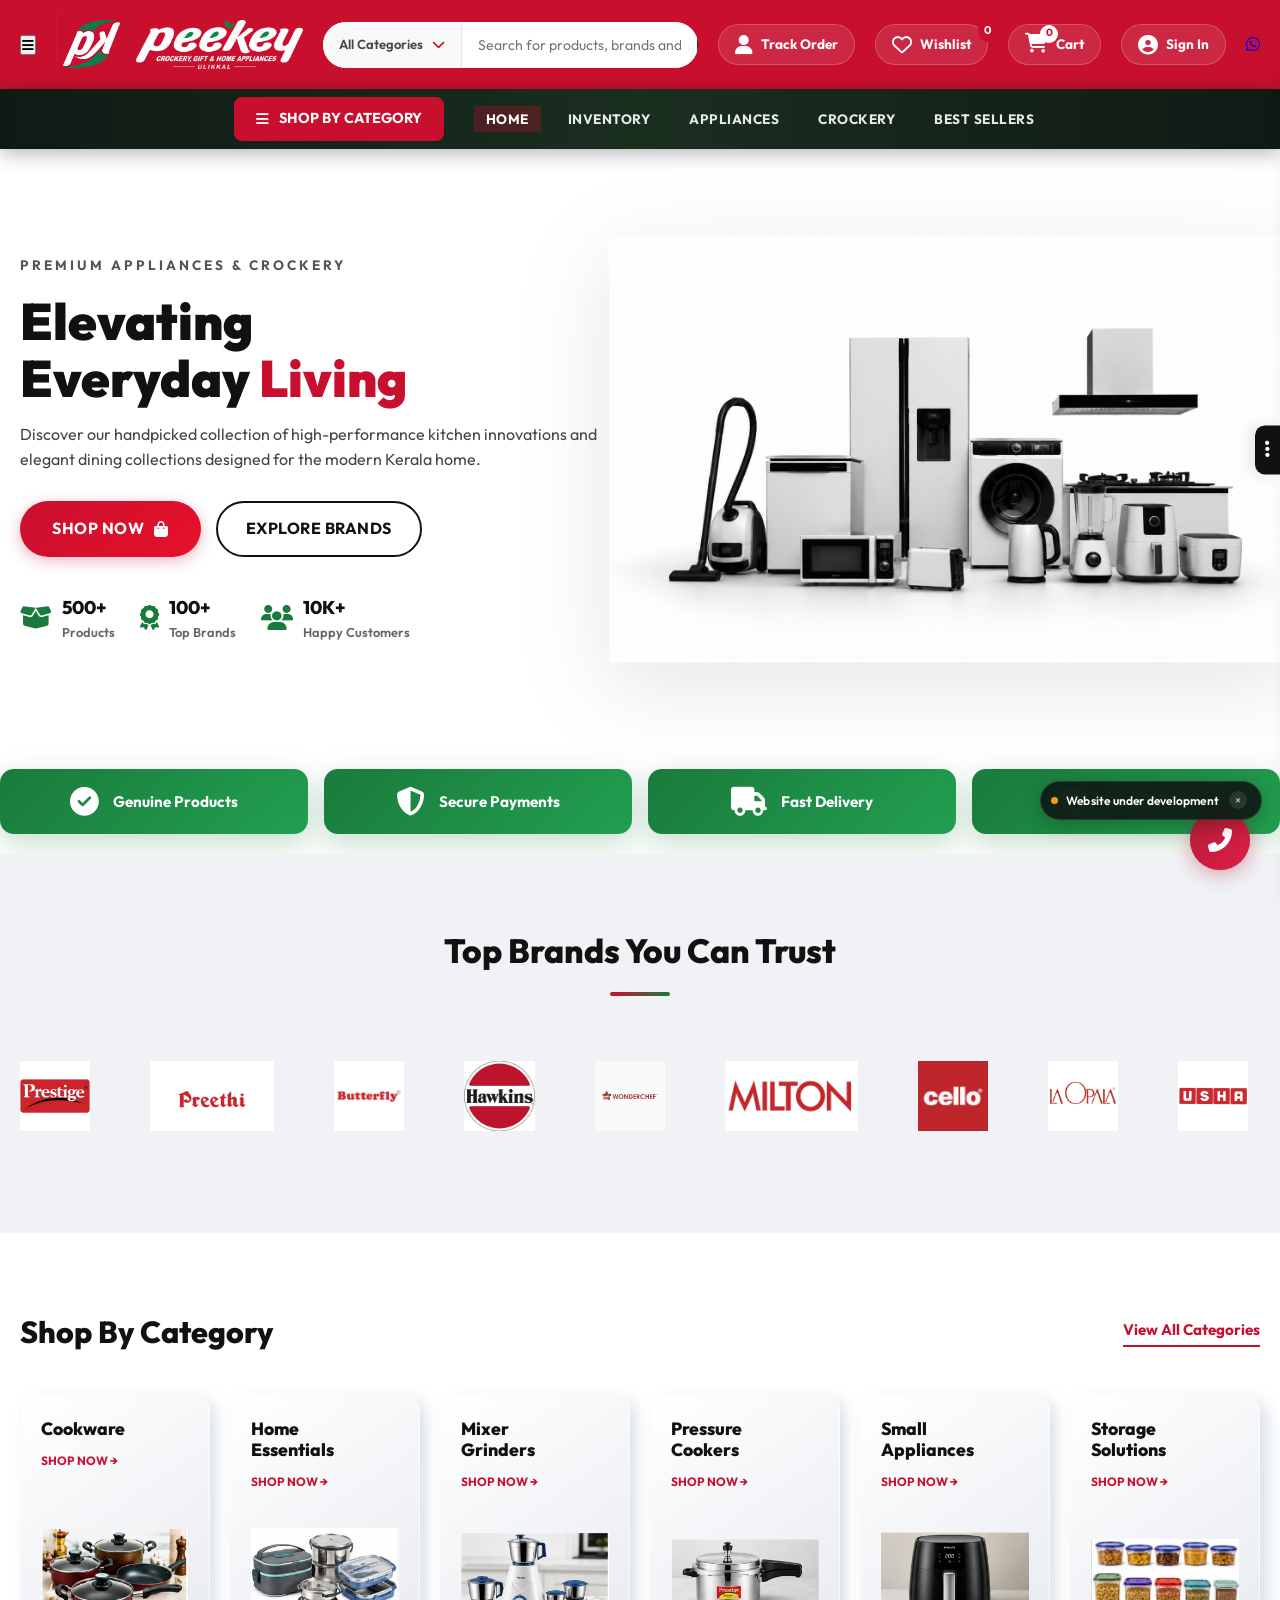
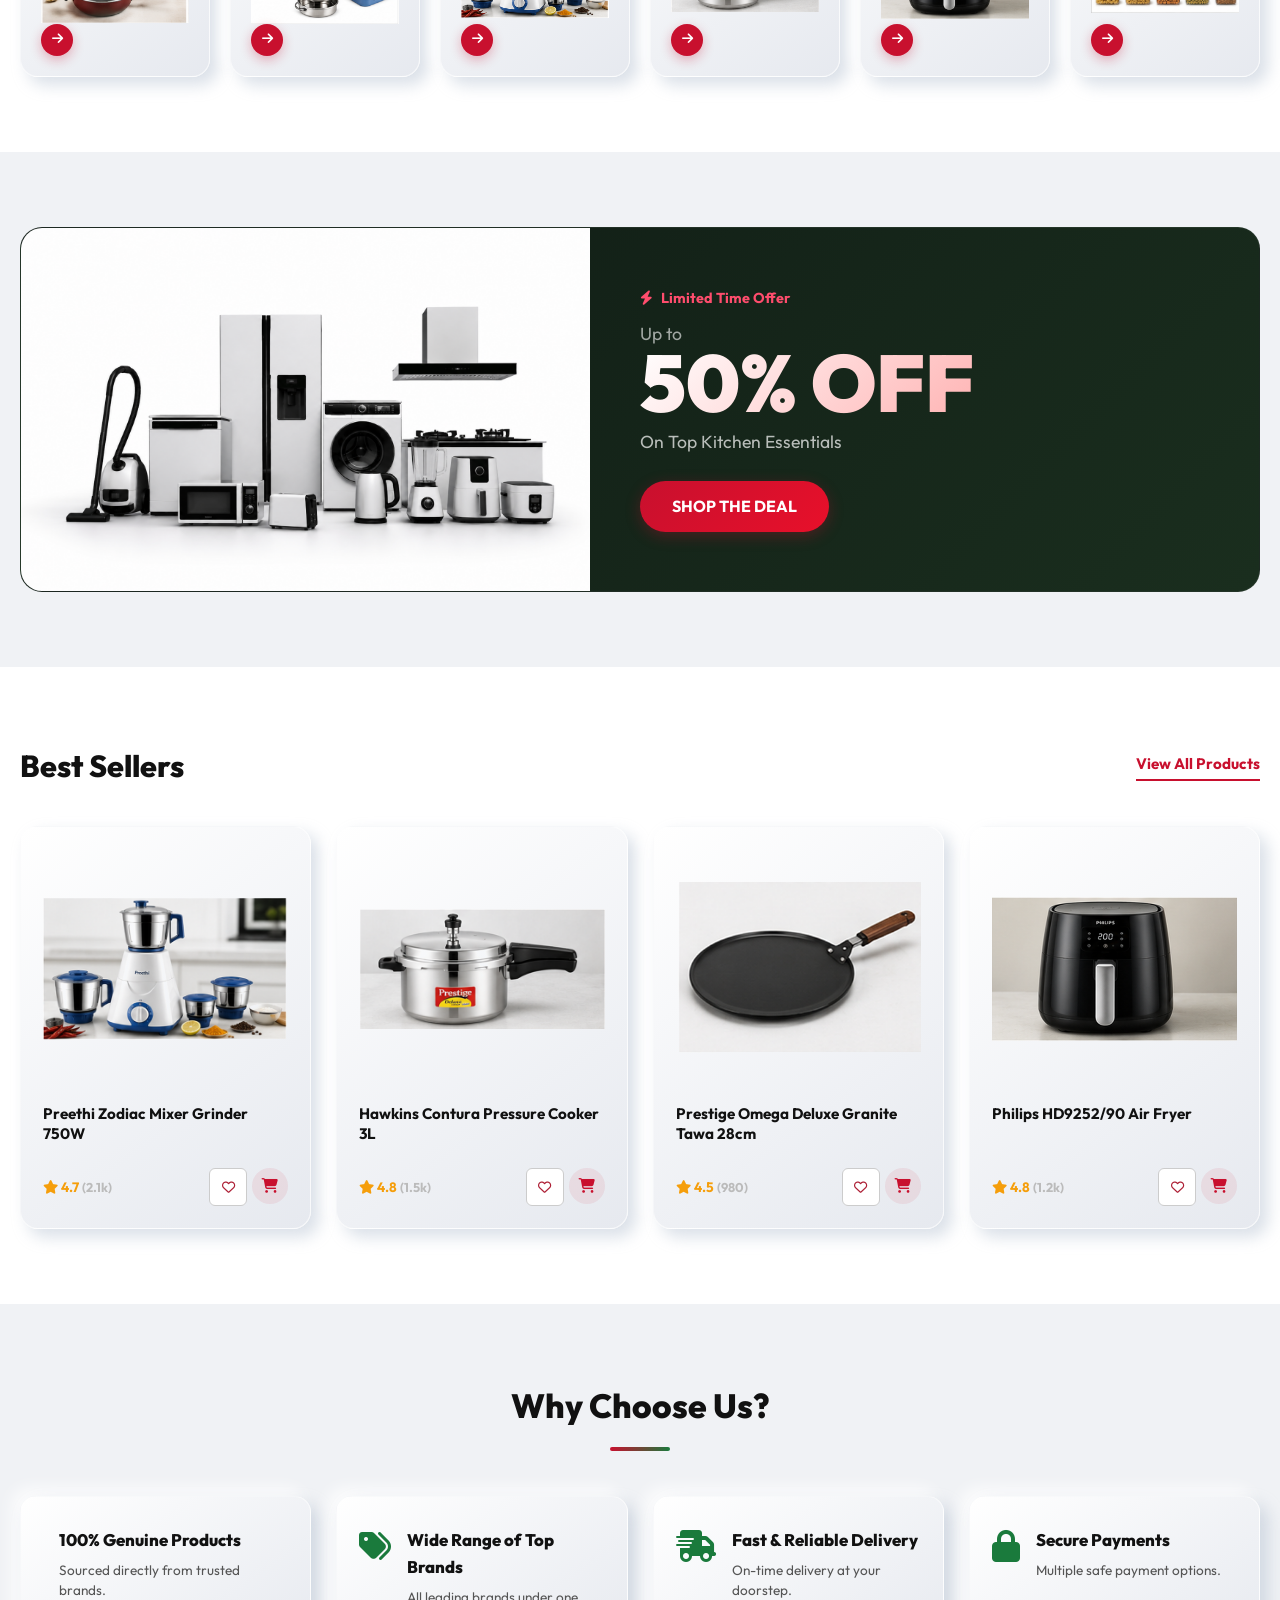
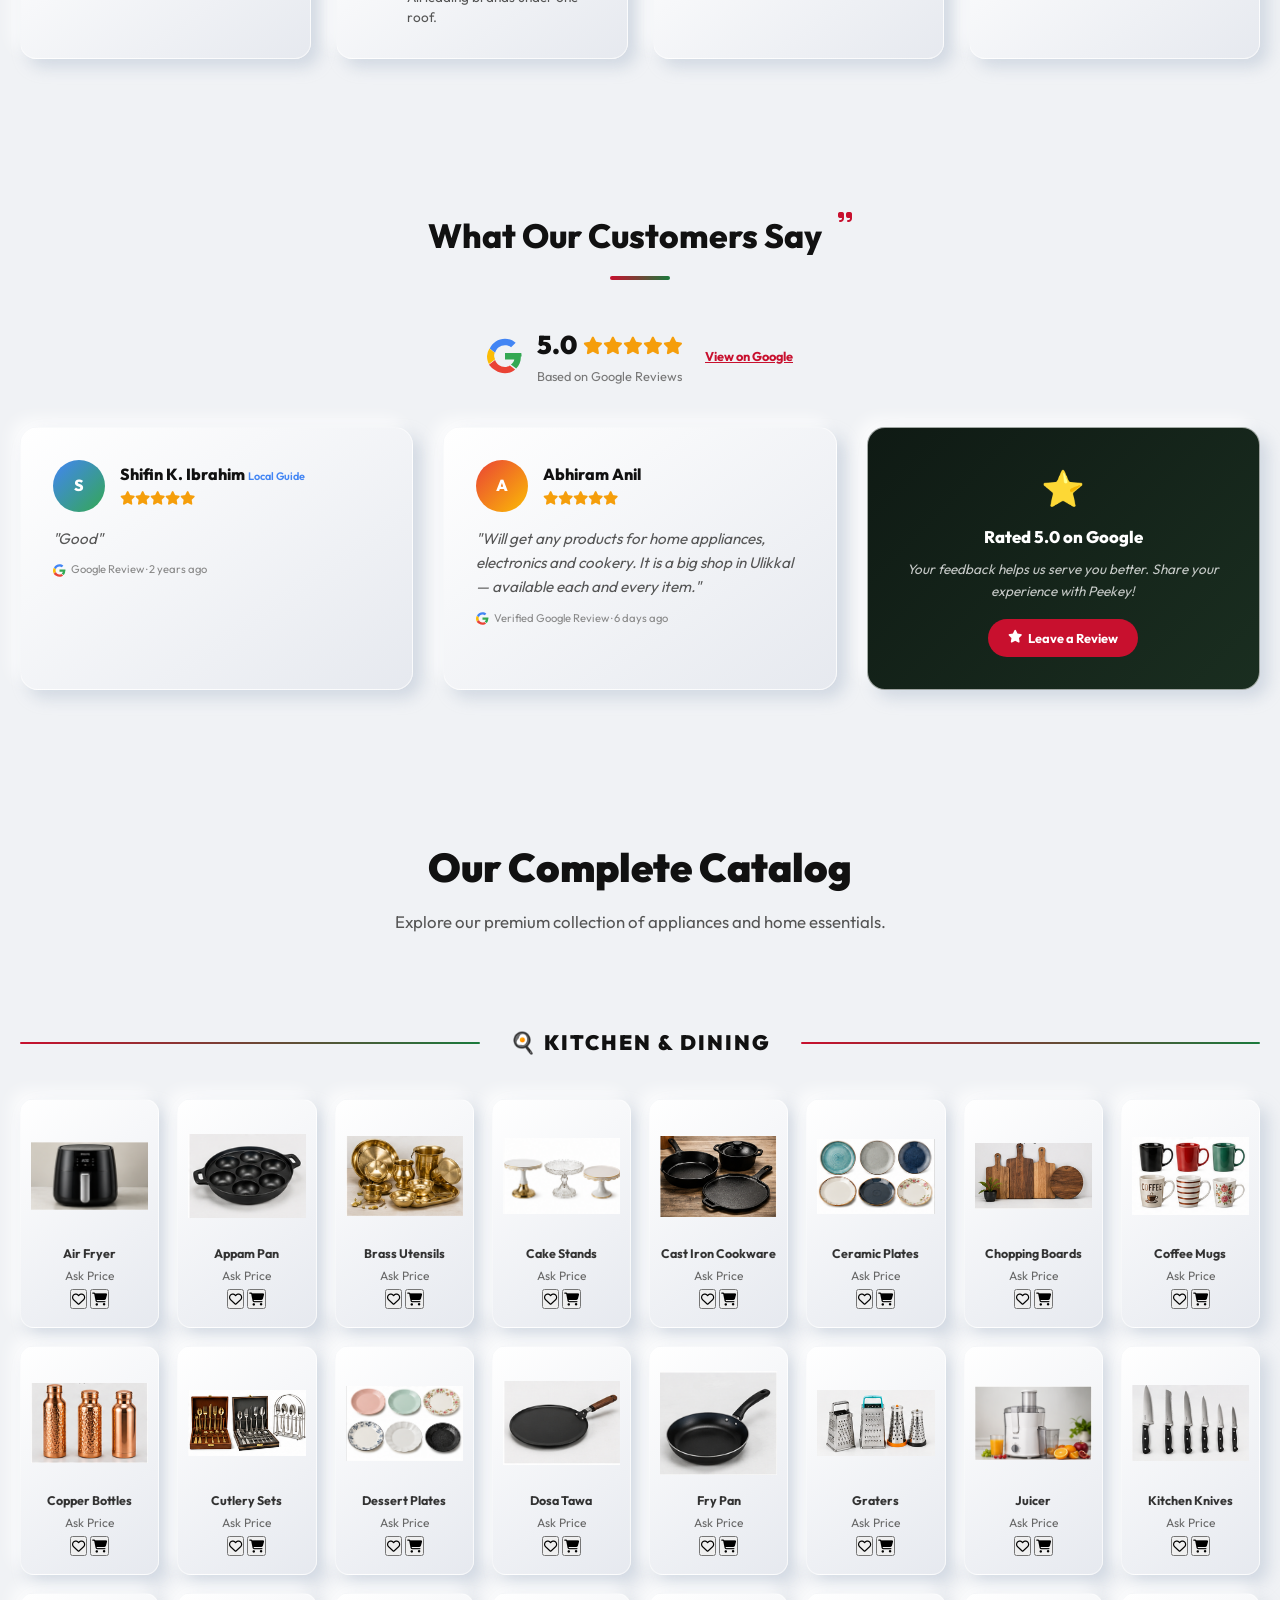
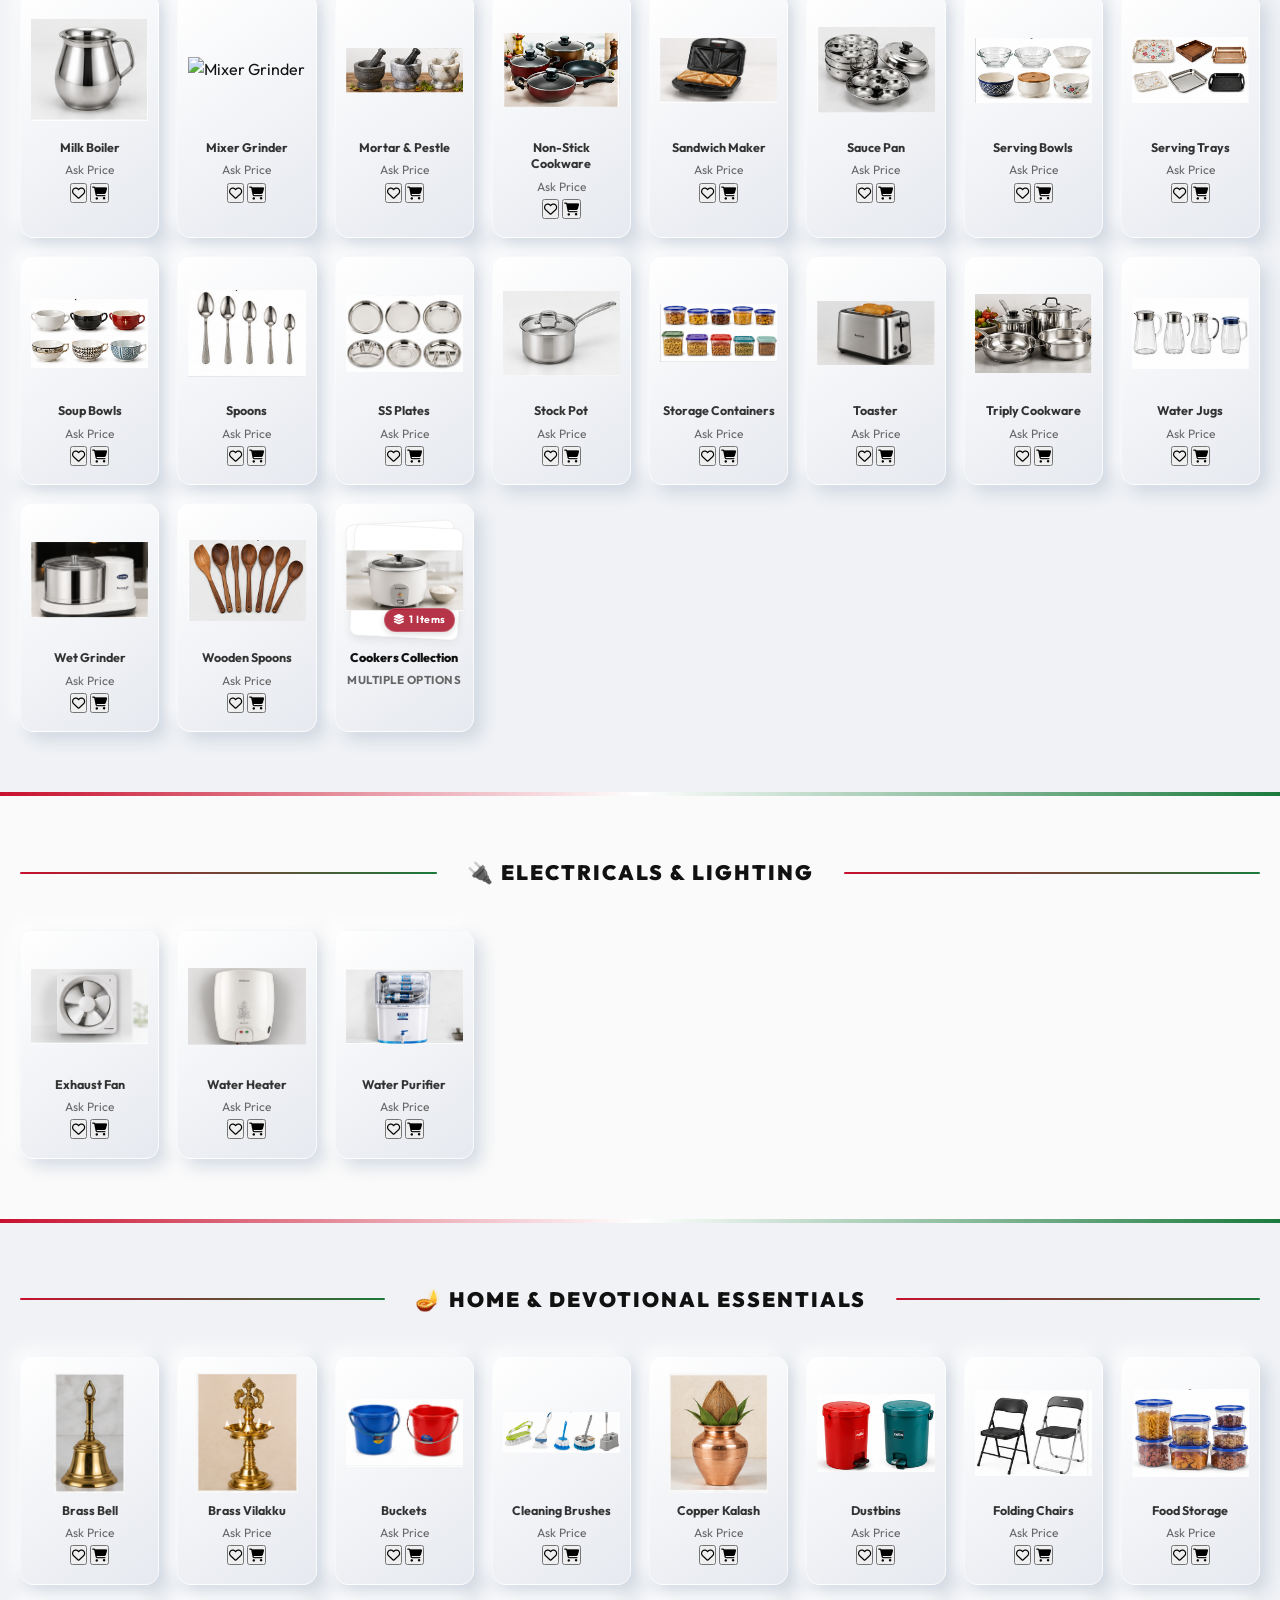
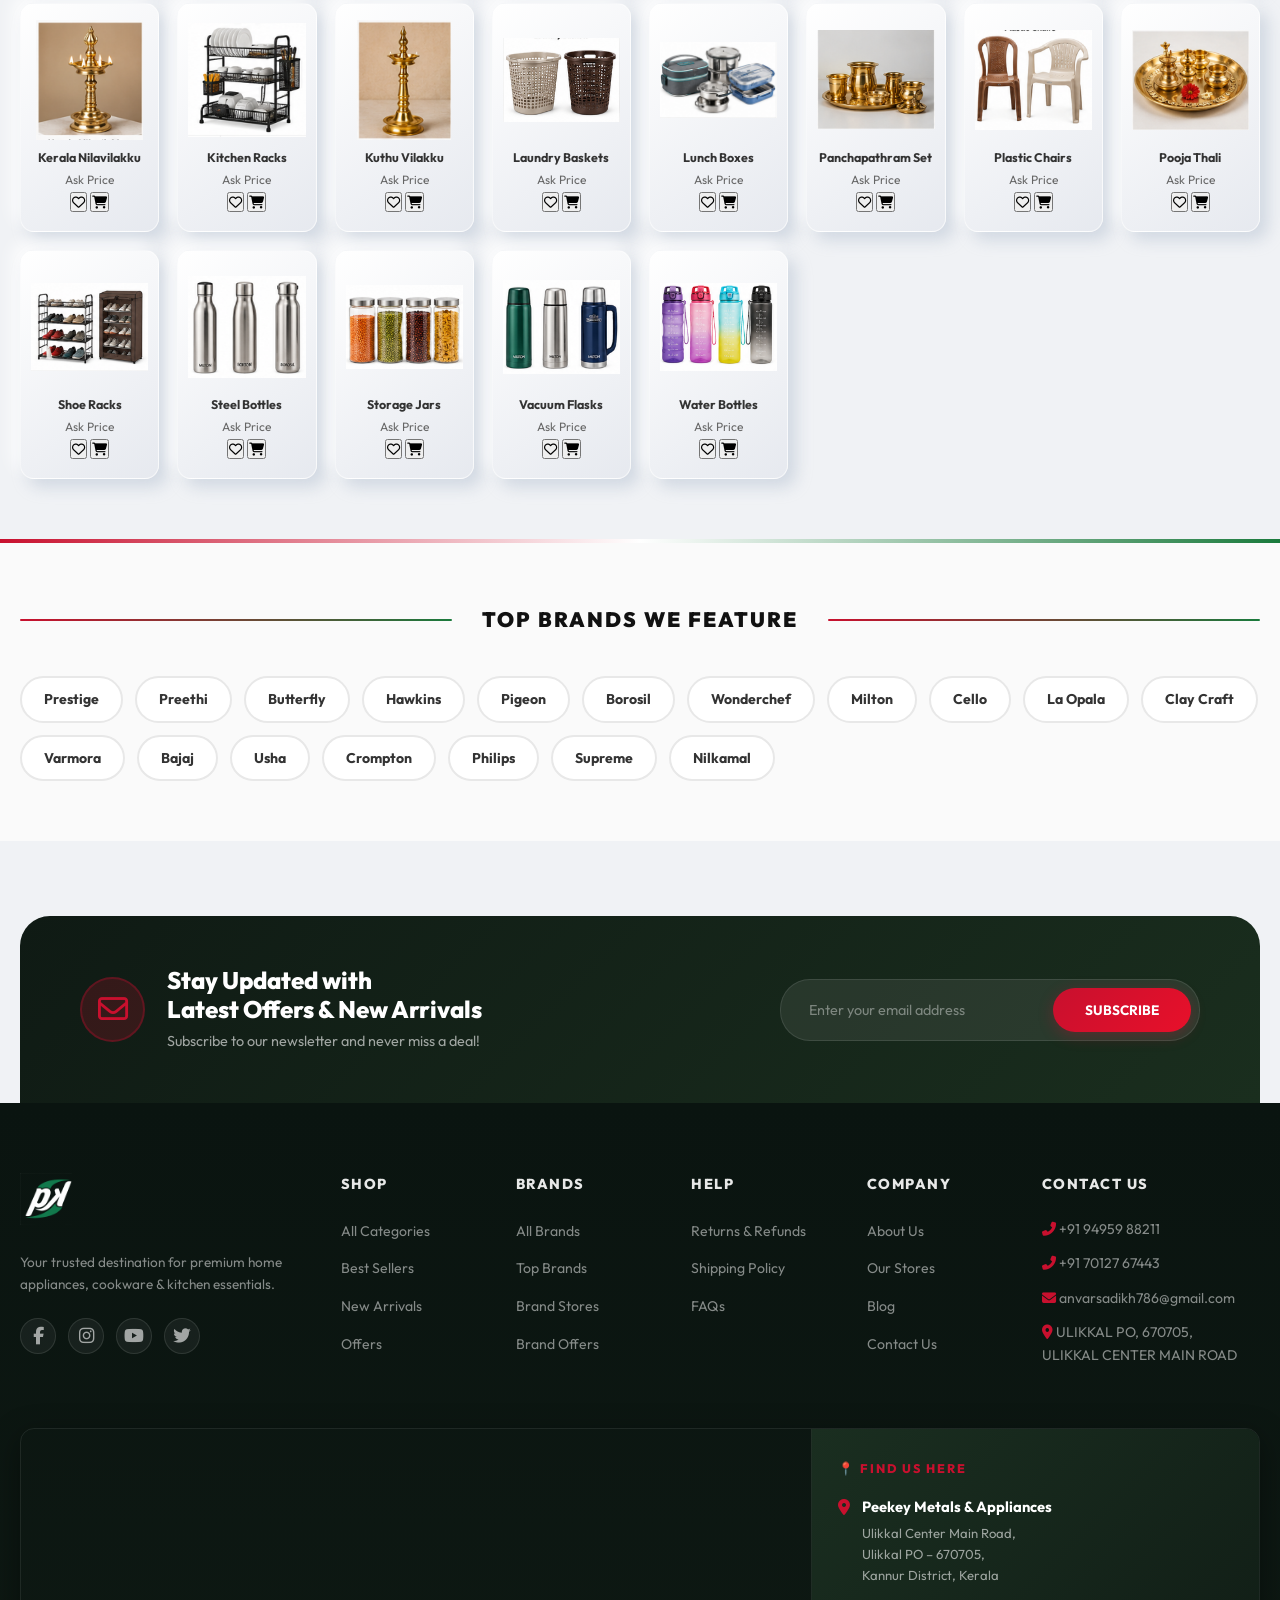
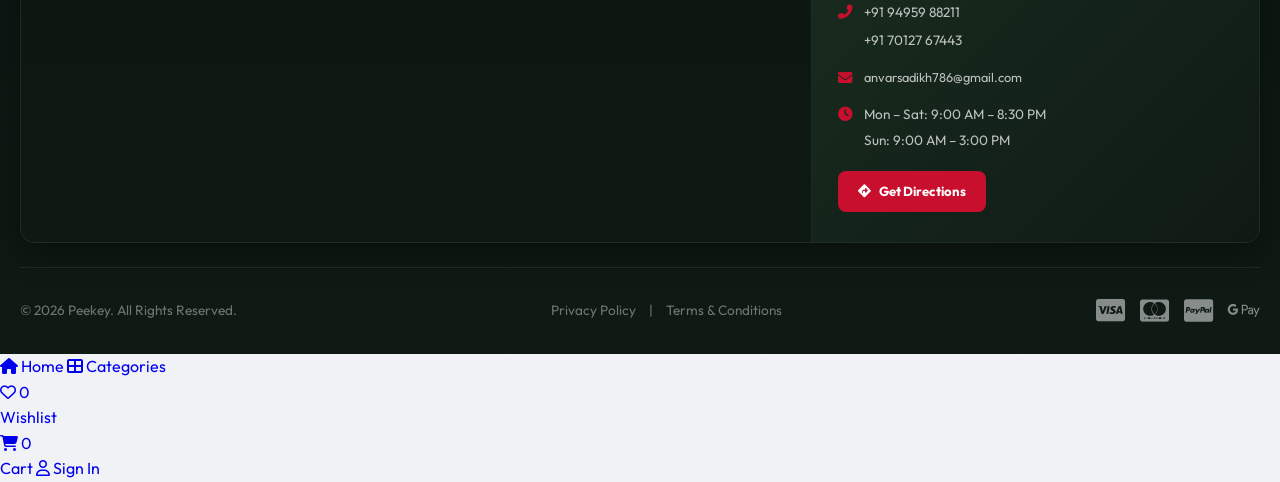
==== commit d4842576: "Add files via upload" ====
--- a/index.html
+++ b/index.html
@@ -221,6 +221,45 @@
 </head>
 <body>
 
+    <!-- Subtle Under Development Badge (bottom-right floating chip) -->
+    <div id="dev-badge" style="
+        position: fixed;
+        bottom: 80px;
+        right: 18px;
+        z-index: 99998;
+        display: flex;
+        align-items: center;
+        gap: 8px;
+        background: rgba(15,26,20,0.92);
+        backdrop-filter: blur(10px);
+        -webkit-backdrop-filter: blur(10px);
+        color: #fff;
+        padding: 9px 14px 9px 10px;
+        border-radius: 50px;
+        font-family: 'Outfit', sans-serif;
+        font-size: 0.75rem;
+        font-weight: 600;
+        border: 1px solid rgba(255,255,255,0.12);
+        box-shadow: 0 4px 20px rgba(0,0,0,0.25);
+        cursor: default;
+        animation: devSlideIn 0.5s ease 1s both;
+        transition: opacity 0.4s ease;
+        letter-spacing: 0.2px;
+    ">
+        <span style="width:7px;height:7px;background:#f59e0b;border-radius:50%;flex-shrink:0;animation:devBlink 1.6s ease-in-out infinite;"></span>
+        <span>Website under development</span>
+        <button onclick="var b=document.getElementById('dev-badge');b.style.opacity='0';setTimeout(function(){b.style.display='none'},400);"
+            style="background:rgba(255,255,255,0.1);border:none;color:rgba(255,255,255,0.7);width:18px;height:18px;border-radius:50%;cursor:pointer;font-size:0.7rem;display:flex;align-items:center;justify-content:center;flex-shrink:0;padding:0;margin-left:2px;line-height:1;"
+            title="Dismiss">&times;</button>
+    </div>
+    <style>
+        @keyframes devBlink { 0%,100%{opacity:1;transform:scale(1)} 50%{opacity:0.3;transform:scale(0.6)} }
+        @keyframes devSlideIn { from{opacity:0;transform:translateY(20px)} to{opacity:1;transform:translateY(0)} }
+        @media (max-width: 576px) {
+            #dev-badge { bottom: 70px; right: 12px; font-size: 0.7rem; padding: 7px 10px 7px 8px; }
+        }
+    </style>
+
     <!-- Preloader -->
     <div id="preloader">
         <div class="preloader-logo-wrap">
@@ -505,7 +544,23 @@
             </div>
             
             <div class="category-grid-exact">
-                <a href="inventory.html" class="cat-card-exact">
+                <a href="inventory.html?q=Cookware" class="cat-card-exact">
+                    <div class="cat-card-content">
+                        <h3>Cookware</h3>
+                        <span class="shop-now-text">SHOP NOW &rarr;</span>
+                    </div>
+                    <img src="Non-Stick Cookware.png" alt="Cookware" class="cat-card-img">
+                    <div class="cat-card-btn"><i class="fas fa-arrow-right"></i></div>
+                </a>
+                <a href="inventory.html?q=Home Essentials" class="cat-card-exact">
+                    <div class="cat-card-content">
+                        <h3>Home<br>Essentials</h3>
+                        <span class="shop-now-text">SHOP NOW &rarr;</span>
+                    </div>
+                    <img src="lunch box.png" alt="Home Essentials" class="cat-card-img">
+                    <div class="cat-card-btn"><i class="fas fa-arrow-right"></i></div>
+                </a>
+                <a href="inventory.html?q=Mixer Grinder" class="cat-card-exact">
                     <div class="cat-card-content">
                         <h3>Mixer<br>Grinders</h3>
                         <span class="shop-now-text">SHOP NOW &rarr;</span>
@@ -513,7 +568,7 @@
                     <img src="mixer grinder.png" alt="Mixer Grinder" class="cat-card-img">
                     <div class="cat-card-btn"><i class="fas fa-arrow-right"></i></div>
                 </a>
-                <a href="inventory.html" class="cat-card-exact">
+                <a href="inventory.html?collection=cookers" class="cat-card-exact">
                     <div class="cat-card-content">
                         <h3>Pressure<br>Cookers</h3>
                         <span class="shop-now-text">SHOP NOW &rarr;</span>
@@ -521,15 +576,7 @@
                     <img src="Pressure Cooker.png" alt="Pressure Cookers" class="cat-card-img">
                     <div class="cat-card-btn"><i class="fas fa-arrow-right"></i></div>
                 </a>
-                <a href="inventory.html" class="cat-card-exact">
-                    <div class="cat-card-content">
-                        <h3>Cookware</h3>
-                        <span class="shop-now-text">SHOP NOW &rarr;</span>
-                    </div>
-                    <img src="Non-Stick Cookware.png" alt="Cookware" class="cat-card-img">
-                    <div class="cat-card-btn"><i class="fas fa-arrow-right"></i></div>
-                </a>
-                <a href="inventory.html" class="cat-card-exact">
+                <a href="inventory.html?q=Small Appliances" class="cat-card-exact">
                     <div class="cat-card-content">
                         <h3>Small<br>Appliances</h3>
                         <span class="shop-now-text">SHOP NOW &rarr;</span>
@@ -537,20 +584,12 @@
                     <img src="Air Fryer.png" alt="Small Appliances" class="cat-card-img">
                     <div class="cat-card-btn"><i class="fas fa-arrow-right"></i></div>
                 </a>
-                <a href="inventory.html" class="cat-card-exact">
+                <a href="inventory.html?q=Storage" class="cat-card-exact">
                     <div class="cat-card-content">
                         <h3>Storage<br>Solutions</h3>
                         <span class="shop-now-text">SHOP NOW &rarr;</span>
                     </div>
                     <img src="Storage Containers.png" alt="Storage Solutions" class="cat-card-img">
-                    <div class="cat-card-btn"><i class="fas fa-arrow-right"></i></div>
-                </a>
-                <a href="inventory.html" class="cat-card-exact">
-                    <div class="cat-card-content">
-                        <h3>Home<br>Essentials</h3>
-                        <span class="shop-now-text">SHOP NOW &rarr;</span>
-                    </div>
-                    <img src="lunch box.png" alt="Home Essentials" class="cat-card-img">
                     <div class="cat-card-btn"><i class="fas fa-arrow-right"></i></div>
                 </a>
             </div>
@@ -591,11 +630,7 @@
                     </div>
                     <div class="product-info-box">
                         <h4 class="product-title-exact">Preethi Zodiac Mixer Grinder 750W</h4>
-                        <div class="product-price-exact">
-                            <span class="current">₹5,999</span>
-                            <span class="old">₹8,500</span>
-                            <span class="discount">(25% OFF)</span>
-                        </div>
+                        <div class="product-price-exact"></div>
                         <div class="product-meta-exact">
                             <div class="rating"><i class="fas fa-star"></i> 4.7 <span>(2.1k)</span></div>
                             <div style="display:flex;gap:5px;">
@@ -613,11 +648,7 @@
                     </div>
                     <div class="product-info-box">
                         <h4 class="product-title-exact">Hawkins Contura Pressure Cooker 3L</h4>
-                        <div class="product-price-exact">
-                            <span class="current">₹1,249</span>
-                            <span class="old">₹1,650</span>
-                            <span class="discount">(22% OFF)</span>
-                        </div>
+                        <div class="product-price-exact"></div>
                         <div class="product-meta-exact">
                             <div class="rating"><i class="fas fa-star"></i> 4.8 <span>(1.5k)</span></div>
                             <div style="display:flex;gap:5px;">
@@ -635,11 +666,7 @@
                     </div>
                     <div class="product-info-box">
                         <h4 class="product-title-exact">Prestige Omega Deluxe Granite Tawa 28cm</h4>
-                        <div class="product-price-exact">
-                            <span class="current">₹949</span>
-                            <span class="old">₹1,550</span>
-                            <span class="discount">(30% OFF)</span>
-                        </div>
+                        <div class="product-price-exact"></div>
                         <div class="product-meta-exact">
                             <div class="rating"><i class="fas fa-star"></i> 4.5 <span>(980)</span></div>
                             <div style="display:flex;gap:5px;">
@@ -657,11 +684,7 @@
                     </div>
                     <div class="product-info-box">
                         <h4 class="product-title-exact">Philips HD9252/90 Air Fryer</h4>
-                        <div class="product-price-exact">
-                            <span class="current">₹8,995</span>
-                            <span class="old">₹12,999</span>
-                            <span class="discount">(21% OFF)</span>
-                        </div>
+                        <div class="product-price-exact"></div>
                         <div class="product-meta-exact">
                             <div class="rating"><i class="fas fa-star"></i> 4.8 <span>(1.2k)</span></div>
                             <div style="display:flex;gap:5px;">
@@ -717,37 +740,63 @@
     <section class="section-padding">
         <div class="container">
             <h2 class="section-title-center">What Our Customers Say <i class="fas fa-quote-right" style="color:var(--red); font-size:1rem; margin-left:10px; vertical-align:top;"></i></h2>
-            
+
+            <!-- Google Rating Summary Bar -->
+            <div style="display:flex; justify-content:center; align-items:center; gap:14px; margin-bottom:40px; flex-wrap:wrap;">
+                <svg xmlns="http://www.w3.org/2000/svg" viewBox="0 0 48 48" width="36" height="36"><path fill="#4285F4" d="M24 9.5c3.1 0 5.9 1.1 8.1 2.9l6.1-6.1C34.5 2.8 29.5 1 24 1 14.9 1 7.2 6.4 3.7 14.1l7.1 5.5C12.5 13.3 17.8 9.5 24 9.5z"/><path fill="#34A853" d="M46.1 24.5c0-1.6-.1-3.1-.4-4.5H24v8.5h12.4c-.5 2.8-2.1 5.1-4.5 6.7l7 5.4c4.1-3.8 6.5-9.3 6.2-16.1z"/><path fill="#FBBC05" d="M10.8 28.4A14.3 14.3 0 0 1 9.5 24c0-1.5.3-3 .8-4.4l-7.1-5.5A23.9 23.9 0 0 0 0 24c0 3.9.9 7.5 2.6 10.8l8.2-6.4z"/><path fill="#EA4335" d="M24 47c5.5 0 10.1-1.8 13.5-4.9l-7-5.4c-1.9 1.3-4.3 2-6.5 2-6.2 0-11.5-3.8-13.2-9.3l-8.2 6.4C7.2 41.6 14.9 47 24 47z"/></svg>
+                <div>
+                    <div style="display:flex; align-items:center; gap:6px;">
+                        <span style="font-size:1.6rem; font-weight:900; color:#111;">5.0</span>
+                        <div style="color:#f59e0b; font-size:1.1rem;">
+                            <i class="fas fa-star"></i><i class="fas fa-star"></i><i class="fas fa-star"></i><i class="fas fa-star"></i><i class="fas fa-star"></i>
+                        </div>
+                    </div>
+                    <p style="font-size:0.8rem; color:#777; margin:0;">Based on Google Reviews</p>
+                </div>
+                <a href="https://www.google.com/search?q=peekay+metals+ulikkal" target="_blank" style="margin-left:8px; font-size:0.8rem; color:var(--red); font-weight:700; text-decoration:underline;">View on Google</a>
+            </div>
+
             <div class="test-grid-exact">
+                <!-- Real Google Review 1: Shifin K. Ibrahim -->
                 <div class="test-card-exact">
                     <div class="test-header">
-                        <div class="test-avatar" style="background-color: #ddd;"></div>
+                        <div class="test-avatar" style="background:linear-gradient(135deg,#4285F4,#34A853);color:#fff;display:flex;align-items:center;justify-content:center;font-weight:800;font-size:1rem;">S</div>
                         <div class="test-user">
-                            <h4>Rohit Sharma</h4>
+                            <h4>Shifin K. Ibrahim <span style="font-size:0.68rem;color:#4285F4;font-weight:600;">Local Guide</span></h4>
                             <div class="stars"><i class="fas fa-star"></i><i class="fas fa-star"></i><i class="fas fa-star"></i><i class="fas fa-star"></i><i class="fas fa-star"></i></div>
                         </div>
                     </div>
-                    <p>"Amazing collection and original products. Delivery was super fast!"</p>
-                </div>
+                    <p>"Good"</p>
+                    <div style="display:flex;align-items:center;gap:5px;margin-top:10px;">
+                        <svg xmlns="http://www.w3.org/2000/svg" viewBox="0 0 48 48" width="13" height="13"><path fill="#4285F4" d="M24 9.5c3.1 0 5.9 1.1 8.1 2.9l6.1-6.1C34.5 2.8 29.5 1 24 1 14.9 1 7.2 6.4 3.7 14.1l7.1 5.5C12.5 13.3 17.8 9.5 24 9.5z"/><path fill="#34A853" d="M46.1 24.5c0-1.6-.1-3.1-.4-4.5H24v8.5h12.4c-.5 2.8-2.1 5.1-4.5 6.7l7 5.4c4.1-3.8 6.5-9.3 6.2-16.1z"/><path fill="#FBBC05" d="M10.8 28.4A14.3 14.3 0 0 1 9.5 24c0-1.5.3-3 .8-4.4l-7.1-5.5A23.9 23.9 0 0 0 0 24c0 3.9.9 7.5 2.6 10.8l8.2-6.4z"/><path fill="#EA4335" d="M24 47c5.5 0 10.1-1.8 13.5-4.9l-7-5.4c-1.9 1.3-4.3 2-6.5 2-6.2 0-11.5-3.8-13.2-9.3l-8.2 6.4C7.2 41.6 14.9 47 24 47z"/></svg>
+                        <span style="font-size:0.7rem;color:#888;">Google Review · 2 years ago</span>
+                    </div>
+                </div>
+
+                <!-- Real Google Review 2: Abhiram Anil -->
                 <div class="test-card-exact">
                     <div class="test-header">
-                        <div class="test-avatar" style="background-color: #ddd;"></div>
+                        <div class="test-avatar" style="background:linear-gradient(135deg,#EA4335,#FBBC05);color:#fff;display:flex;align-items:center;justify-content:center;font-weight:800;font-size:1rem;">A</div>
                         <div class="test-user">
-                            <h4>Neha Patel</h4>
+                            <h4>Abhiram Anil</h4>
                             <div class="stars"><i class="fas fa-star"></i><i class="fas fa-star"></i><i class="fas fa-star"></i><i class="fas fa-star"></i><i class="fas fa-star"></i></div>
                         </div>
                     </div>
-                    <p>"Best place to buy cookware and appliances. Highly recommended!"</p>
-                </div>
-                <div class="test-card-exact">
-                    <div class="test-header">
-                        <div class="test-avatar" style="background-color: #ddd;"></div>
-                        <div class="test-user">
-                            <h4>Arun Varma</h4>
-                            <div class="stars"><i class="fas fa-star"></i><i class="fas fa-star"></i><i class="fas fa-star"></i><i class="fas fa-star"></i><i class="fas fa-star"></i></div>
-                        </div>
-                    </div>
-                    <p>"Great offers and excellent customer support. Very happy!"</p>
+                    <p>"Will get any products for home appliances, electronics and cookery. It is a big shop in Ulikkal — available each and every item."</p>
+                    <div style="display:flex;align-items:center;gap:5px;margin-top:10px;">
+                        <svg xmlns="http://www.w3.org/2000/svg" viewBox="0 0 48 48" width="13" height="13"><path fill="#4285F4" d="M24 9.5c3.1 0 5.9 1.1 8.1 2.9l6.1-6.1C34.5 2.8 29.5 1 24 1 14.9 1 7.2 6.4 3.7 14.1l7.1 5.5C12.5 13.3 17.8 9.5 24 9.5z"/><path fill="#34A853" d="M46.1 24.5c0-1.6-.1-3.1-.4-4.5H24v8.5h12.4c-.5 2.8-2.1 5.1-4.5 6.7l7 5.4c4.1-3.8 6.5-9.3 6.2-16.1z"/><path fill="#FBBC05" d="M10.8 28.4A14.3 14.3 0 0 1 9.5 24c0-1.5.3-3 .8-4.4l-7.1-5.5A23.9 23.9 0 0 0 0 24c0 3.9.9 7.5 2.6 10.8l8.2-6.4z"/><path fill="#EA4335" d="M24 47c5.5 0 10.1-1.8 13.5-4.9l-7-5.4c-1.9 1.3-4.3 2-6.5 2-6.2 0-11.5-3.8-13.2-9.3l-8.2 6.4C7.2 41.6 14.9 47 24 47z"/></svg>
+                        <span style="font-size:0.7rem;color:#888;">Verified Google Review · 6 days ago</span>
+                    </div>
+                </div>
+
+                <!-- Google CTA card -->
+                <div class="test-card-exact" style="background:linear-gradient(135deg,#0f1a14,#1a2e20);color:#fff;justify-content:center;align-items:center;display:flex;flex-direction:column;text-align:center;">
+                    <div style="font-size:2.2rem;margin-bottom:8px;">⭐</div>
+                    <h4 style="color:#fff;font-size:1.05rem;font-weight:800;margin-bottom:8px;">Rated 5.0 on Google</h4>
+                    <p style="color:rgba(255,255,255,0.75);font-size:0.85rem;margin-bottom:16px;">Your feedback helps us serve you better. Share your experience with Peekey!</p>
+                    <a href="https://www.google.com/search?q=peekay+metals+ulikkal" target="_blank" style="display:inline-flex;align-items:center;gap:6px;background:var(--red);color:#fff;padding:9px 20px;border-radius:20px;font-size:0.8rem;font-weight:700;text-decoration:none;transition:0.3s;" onmouseover="this.style.background='#a00d24'" onmouseout="this.style.background='var(--red)'">
+                        <i class="fas fa-star"></i> Leave a Review
+                    </a>
                 </div>
             </div>
         </div>
@@ -759,6 +808,68 @@
         <h1>Our Complete Catalog</h1>
         <p>Explore our premium collection of appliances and home essentials.</p>
     </div>
+
+    <!-- Style for Cooker Group Slot stack effect -->
+    <style>
+        .cooker-group-slot .item-image-placeholder {
+            position: relative;
+            overflow: visible !important;
+            z-index: 1;
+        }
+        .cooker-group-slot .item-image-placeholder::after {
+            content: '';
+            position: absolute;
+            inset: 4px;
+            border-radius: 8px;
+            border: 1px solid rgba(0,0,0,0.06);
+            background: #fff;
+            z-index: -1;
+            transform: rotate(3deg) translate(2px, 2px);
+            box-shadow: 0 4px 10px rgba(0,0,0,0.04);
+            transition: 0.3s ease;
+        }
+        .cooker-group-slot .item-image-placeholder::before {
+            content: '';
+            position: absolute;
+            inset: 4px;
+            border-radius: 8px;
+            border: 1px solid rgba(0,0,0,0.06);
+            background: #fff;
+            z-index: -2;
+            transform: rotate(-3deg) translate(-2px, -2px);
+            box-shadow: 0 4px 10px rgba(0,0,0,0.04);
+            transition: 0.3s ease;
+        }
+        .cooker-group-slot:hover .item-image-placeholder::after {
+            transform: rotate(7deg) translate(5px, 5px);
+        }
+        .cooker-group-slot:hover .item-image-placeholder::before {
+            transform: rotate(-7deg) translate(-5px, -5px);
+        }
+        .cooker-group-slot .shelf-actions {
+            display: none !important;
+        }
+        .cooker-item-hidden {
+            display: none;
+        }
+    </style>
+
+    <!-- Cookers Collection Sub-Section -->
+    <section class="inventory-section section-padding" id="cookers-collection-section" style="display: none; background: #fffdfd; border-top: 1.5px dashed rgba(173, 31, 53, 0.2); border-bottom: 1.5px dashed rgba(173, 31, 53, 0.2); padding: 40px 0; margin-bottom: 25px; box-shadow: inset 0 0 15px rgba(173, 31, 53, 0.02);">
+        <div class="container" style="position: relative;">
+            <button id="close-cookers-btn" style="position: absolute; top: -10px; right: 15px; background: #fff; border: 1.5px solid #ddd; width: 36px; height: 36px; border-radius: 50%; display: flex; align-items: center; justify-content: center; cursor: pointer; color: #666; font-size: 1.1rem; transition: 0.2s; box-shadow: 0 4px 12px rgba(0,0,0,0.08); z-index: 10;" onmouseover="this.style.background='#ad1f35';this.style.color='#fff';this.style.borderColor='#ad1f35';" onmouseout="this.style.background='#fff';this.style.color='#666';this.style.borderColor='#ddd';">
+                <i class="fas fa-times"></i>
+            </button>
+            <div class="section-title-new" style="margin-bottom: 30px;">
+                <div class="line"></div>
+                <h2 style="color: var(--red); display: flex; align-items: center; gap: 8px;"><i class="fas fa-utensils"></i> Cookers Collection</h2>
+                <div class="line"></div>
+            </div>
+            <div class="shelf-container" id="shelf-cookers">
+                <!-- Cooker items will be loaded here dynamically -->
+            </div>
+        </div>
+    </section>
 
     <section class="inventory-section section-padding">
         <div class="container">
@@ -882,12 +993,64 @@
                     <h4>CONTACT US</h4>
                     <ul>
                         <li><a href="tel:+919495988211" style="color: inherit; text-decoration: none;"><i class="fas fa-phone-alt"></i> +91 94959 88211</a></li>
-                        <li><a href="mailto:info@peekey.com" style="color: inherit; text-decoration: none;"><i class="fas fa-envelope"></i> info@peekey.com</a></li>
-                        <li><a href="https://maps.google.com/?q=ULIKKAL+PO,+670705,+ULIKKAL+CENTER+MAIN+ROAD" target="_blank" style="color: inherit; text-decoration: none;"><i class="fas fa-map-marker-alt"></i> ULIKKAL PO, 670705,<br>ULIKKAL CENTER MAIN ROAD</a></li>
+                        <li><a href="tel:+917012767443" style="color: inherit; text-decoration: none;"><i class="fas fa-phone-alt"></i> +91 70127 67443</a></li>
+                        <li><a href="mailto:anvarsadikh786@gmail.com" style="color: inherit; text-decoration: none;"><i class="fas fa-envelope"></i> anvarsadikh786@gmail.com</a></li>
+                        <li><a href="https://maps.app.goo.gl/anzAXeuXoRe4LNdaA" target="_blank" style="color: inherit; text-decoration: none;"><i class="fas fa-map-marker-alt"></i> ULIKKAL PO, 670705,<br>ULIKKAL CENTER MAIN ROAD</a></li>
                     </ul>
                 </div>
             </div>
-            
+
+            <!-- Embedded Google Map + Location Details -->
+            <div style="margin: 36px 0 24px; border-radius: 14px; overflow: hidden; border: 1px solid rgba(255,255,255,0.08); box-shadow: 0 8px 30px rgba(0,0,0,0.4); display: flex; flex-wrap: wrap; min-height: 280px;">
+                <!-- Map Embed -->
+                <div style="flex: 2; min-width: 280px; min-height: 280px;">
+                    <iframe
+                        src="https://maps.google.com/maps?q=Peekey+metals+ulikkal&output=embed&z=16"
+                        width="100%"
+                        height="280"
+                        style="border:0; display:block;"
+                        allowfullscreen=""
+                        loading="lazy"
+                        referrerpolicy="no-referrer-when-downgrade"
+                        title="Peekey Store Location">
+                    </iframe>
+                </div>
+                <!-- Location Info Panel -->
+                <div style="flex: 1; min-width: 240px; background: linear-gradient(135deg, #1a2e20, #0f1a14); padding: 30px 26px; display: flex; flex-direction: column; justify-content: center; gap: 16px; border-left: 1px solid rgba(255,255,255,0.06);">
+                    <h4 style="color: var(--red); font-size: 0.78rem; font-weight: 800; text-transform: uppercase; letter-spacing: 2px; margin: 0;">📍 Find Us Here</h4>
+                    <div style="display: flex; gap: 12px; align-items: flex-start;">
+                        <i class="fas fa-map-marker-alt" style="color: var(--red); margin-top: 4px; flex-shrink: 0; font-size: 1rem;"></i>
+                        <div>
+                            <p style="color: #fff; font-weight: 700; font-size: 0.92rem; margin: 0 0 4px; font-family: 'Outfit', sans-serif;">Peekey Metals &amp; Appliances</p>
+                            <p style="color: rgba(255,255,255,0.58); font-size: 0.82rem; margin: 0; line-height: 1.6; font-family: 'Outfit', sans-serif;">Ulikkal Center Main Road,<br>Ulikkal PO – 670705,<br>Kannur District, Kerala</p>
+                        </div>
+                    </div>
+                    <div style="display: flex; gap: 12px; align-items: flex-start;">
+                        <i class="fas fa-phone-alt" style="color: var(--red); flex-shrink: 0; font-size: 0.9rem; margin-top: 3px;"></i>
+                        <div style="display: flex; flex-direction: column; gap: 6px;">
+                            <a href="tel:+919495988211" style="color: rgba(255,255,255,0.72); font-size: 0.85rem; text-decoration: none; font-family: 'Outfit', sans-serif;">+91 94959 88211</a>
+                            <a href="tel:+917012767443" style="color: rgba(255,255,255,0.72); font-size: 0.85rem; text-decoration: none; font-family: 'Outfit', sans-serif;">+91 70127 67443</a>
+                        </div>
+                    </div>
+                    <div style="display: flex; gap: 12px; align-items: center;">
+                        <i class="fas fa-envelope" style="color: var(--red); flex-shrink: 0; font-size: 0.9rem;"></i>
+                        <a href="mailto:anvarsadikh786@gmail.com" style="color: rgba(255,255,255,0.72); font-size: 0.8rem; text-decoration: none; font-family: 'Outfit', sans-serif;">anvarsadikh786@gmail.com</a>
+                    </div>
+                    <div style="display: flex; gap: 12px; align-items: flex-start;">
+                        <i class="fas fa-clock" style="color: var(--red); flex-shrink: 0; font-size: 0.9rem; margin-top: 3px;"></i>
+                        <div>
+                            <p style="color: rgba(255,255,255,0.72); font-size: 0.85rem; margin: 0 0 4px; font-family: 'Outfit', sans-serif;">Mon – Sat: 9:00 AM – 8:30 PM</p>
+                            <p style="color: rgba(255,255,255,0.72); font-size: 0.85rem; margin: 0; font-family: 'Outfit', sans-serif;">Sun: 9:00 AM – 3:00 PM</p>
+                        </div>
+                    </div>
+                    <a href="https://maps.app.goo.gl/anzAXeuXoRe4LNdaA" target="_blank"
+                       style="display: inline-flex; align-items: center; gap: 8px; background: var(--red); color: #fff; padding: 10px 20px; border-radius: 8px; font-size: 0.82rem; font-weight: 700; text-decoration: none; transition: 0.2s; width: fit-content; font-family: 'Outfit', sans-serif; margin-top: 4px;"
+                       onmouseover="this.style.background='#a00d24'" onmouseout="this.style.background='var(--red)'">
+                        <i class="fas fa-directions"></i> Get Directions
+                    </a>
+                </div>
+            </div>
+
             <div class="footer-bottom-exact">
                 <p>&copy; 2026 Peekey. All Rights Reserved.</p>
                 <div class="footer-links">
@@ -906,7 +1069,7 @@
     <script src="main.js?v=1003"></script>
     <script src="ecommerce.js?v=1004"></script>
     <script src="cloud-images.js?v=1003"></script>
-    <script src="desc-popup.js?v=1003"></script>
+    <script src="desc-popup.js?v=1004"></script>
     <script>CloudImages.applyToPage();</script>
     <script>
     // Load admin-uploaded cloud products into the correct shelf sections
@@ -1229,14 +1392,44 @@
               syncStaticSections();
             }
           };
-
-          card.appendChild(btn);
         });
+      }
+
+      function openCookersSection() {
+        const sec = document.getElementById('cookers-collection-section');
+        if (sec) {
+          sec.style.display = 'block';
+          sec.scrollIntoView({ behavior: 'smooth', block: 'center' });
+        }
+      }
+      window.openCookersSection = openCookersSection;
+
+      function closeCookersSection() {
+        const sec = document.getElementById('cookers-collection-section');
+        if (sec) {
+          sec.style.display = 'none';
+        }
+      }
+      window.closeCookersSection = closeCookersSection;
+
+      function initCloseCookersBtn() {
+        const btn = document.getElementById('close-cookers-btn');
+        if (btn) {
+          btn.addEventListener('click', closeCookersSection);
+        }
+      }
+      if (document.readyState === 'loading') {
+        document.addEventListener('DOMContentLoaded', initCloseCookersBtn);
+      } else {
+        initCloseCookersBtn();
       }
 
       function load(){
         // Remove old dynamic elements
         document.querySelectorAll('.shelf-item.pk-cloud-item').forEach(el => el.remove());
+
+        const shelfCookers = document.getElementById('shelf-cookers');
+        if (shelfCookers) shelfCookers.innerHTML = '';
 
         let products;
         try{ products = JSON.parse(localStorage.getItem(SK)||'[]'); }catch{ return; }
@@ -1250,7 +1443,35 @@
           document.body.classList.remove('admin-mode-active');
         }
 
-        products.forEach((p, idx) => {
+        // Group cooker products
+        const cookerProducts = products.filter(p => (p.name || '').toLowerCase().includes('cooker')).sort((a, b) => (a.name || '').localeCompare(b.name || ''));
+        const otherProducts = products.filter(p => !(p.name || '').toLowerCase().includes('cooker')).sort((a, b) => (a.name || '').localeCompare(b.name || ''));
+
+        // Helper to render a shelf item
+        function renderItem(p, isHiddenCooker = false) {
+          const el = document.createElement('div');
+          el.className = 'shelf-item pk-cloud-item' + (isHiddenCooker ? ' cooker-item-hidden' : '');
+          el.dataset.pkid = p.id;
+          el.setAttribute('data-category', p.category);
+          el.setAttribute('data-name', p.name);
+
+          el.innerHTML = `
+            <div class="item-image-placeholder">
+              <img src="${p.url}" alt="${p.name}" loading="lazy"
+                onerror="this.onerror=null;this.src='data:image/svg+xml;utf8,<svg xmlns=\'http://www.w3.org/2000/svg\' width=\'80\' height=\'80\' viewBox=\'0 0 24 24\' fill=\'none\' stroke=\'%23cbd5e1\' stroke-width=\'1.5\'><rect x=\'3\' y=\'3\' width=\'18\' height=\'18\' rx=\'2\'/><circle cx=\'8.5\' cy=\'8.5\' r=\'1.5\'/><polyline points=\'21 15 16 10 5 21\'/></svg>';this.style.padding='20px';this.style.background='#f1f5f9';">
+            </div>
+            <div class="item-name">${p.name}</div>
+            ${p.price ? `<div class="item-price" style="color:#ad1f35;font-weight:700;font-size:0.85rem;margin-top:4px;text-align:center;">₹${p.price}</div>` : '<div class="item-price" style="color:#666;font-size:0.75rem;margin-top:4px;text-align:center;">Ask Price</div>'}
+            <div class="shelf-actions">
+              <button class="shelf-wishlist-btn" title="Add to Wishlist"><i class="far fa-heart"></i></button>
+              <button class="shelf-cart-btn" title="Add to Cart"><i class="fas fa-shopping-cart"></i></button>
+            </div>
+          `;
+          return el;
+        }
+
+        // Render other products on normal shelves
+        otherProducts.forEach((p) => {
           let shelfId = 'shelf-home';
           const cat = p.category;
           const name = (p.name || '').toLowerCase();
@@ -1271,35 +1492,55 @@
           
           const shelf = document.getElementById(shelfId);
           if(!shelf) return;
-          const el = document.createElement('div');
-          el.className = 'shelf-item pk-cloud-item';
-          el.dataset.pkid = p.id;
-          el.setAttribute('data-category', p.category);
-          el.setAttribute('data-name', p.name);
-          
-          // Card clicks are handled by desc-popup.js Detail Modal.
-
-          el.innerHTML = `
-            <div class="item-image-placeholder">
-              <img src="${p.url}" alt="${p.name}" loading="lazy"
-                onerror="this.onerror=null;this.src='data:image/svg+xml;utf8,<svg xmlns=\'http://www.w3.org/2000/svg\' width=\'80\' height=\'80\' viewBox=\'0 0 24 24\' fill=\'none\' stroke=\'%23cbd5e1\' stroke-width=\'1.5\'><rect x=\'3\' y=\'3\' width=\'18\' height=\'18\' rx=\'2\'/><circle cx=\'8.5\' cy=\'8.5\' r=\'1.5\'/><polyline points=\'21 15 16 10 5 21\'/></svg>';this.style.padding='20px';this.style.background='#f1f5f9';">
-            </div>
-            <div class="item-name">${p.name}</div>
-            ${p.price ? `<div class="item-price" style="color:#ad1f35;font-weight:700;font-size:0.85rem;margin-top:4px;text-align:center;">₹${p.price}</div>` : '<div class="item-price" style="color:#666;font-size:0.75rem;margin-top:4px;text-align:center;">Ask Price</div>'}
-            <div class="shelf-actions">
-              <button class="shelf-wishlist-btn" title="Add to Wishlist"><i class="far fa-heart"></i></button>
-              <button class="shelf-cart-btn" title="Add to Cart"><i class="fas fa-shopping-cart"></i></button>
-            </div>
-          `;
+          const el = renderItem(p, false);
           shelf.appendChild(el);
         });
-        
+
+        // If we have cooker products, render them:
+        if (cookerProducts.length > 0) {
+          // 1. Render Cooker Group Slot on Kitchen Shelf
+          const kitchenShelf = document.getElementById('shelf-kitchen');
+          if (kitchenShelf) {
+            const groupEl = document.createElement('div');
+            groupEl.className = 'shelf-item pk-cloud-item cooker-group-slot';
+            groupEl.setAttribute('data-category', 'Kitchenware');
+            groupEl.setAttribute('data-name', 'Cookers Collection');
+            groupEl.innerHTML = `
+              <div class="item-image-placeholder">
+                <img src="${cookerProducts[0].url}" alt="Cookers Collection" loading="lazy"
+                  onerror="this.onerror=null;this.src='data:image/svg+xml;utf8,<svg xmlns=\'http://www.w3.org/2000/svg\' width=\'80\' height=\'80\' viewBox=\'0 0 24 24\' fill=\'none\' stroke=\'%23cbd5e1\' stroke-width=\'1.5\\'><rect x=\\'3\\' y=\\'3\\' width=\\'18\\' height=\\'18\\' rx=\\'2\\'/><circle cx=\\'8.5\\' cy=\\'8.5\\' r=\\'1.5\\'/><polyline points=\\'21 15 16 10 5 21\\'/></svg>';this.style.padding='20px';this.style.background='#f1f5f9';">
+                <span style="position: absolute; bottom: 8px; right: 8px; background: rgba(173,31,53,0.9); color: #fff; padding: 3px 8px; font-size: 0.65rem; border-radius: 20px; font-weight: 700; border: 1px solid rgba(255,255,255,0.2); letter-spacing: 0.5px; box-shadow: 0 2px 6px rgba(0,0,0,0.15); display: flex; align-items: center; gap: 4px;">
+                  <i class="fas fa-layer-group"></i> ${cookerProducts.length} Items
+                </span>
+              </div>
+              <div class="item-name" style="font-weight: 800; color: #111;">Cookers Collection</div>
+              <div class="item-price" style="color: #666; font-size: 0.72rem; margin-top: 4px; text-align: center; text-transform: uppercase; font-weight: bold; letter-spacing: 0.5px;">Multiple Options</div>
+            `;
+            groupEl.style.cursor = 'pointer';
+            groupEl.onclick = () => window.location.href = 'inventory.html?collection=cookers';
+            kitchenShelf.appendChild(groupEl);
+          }
+
+          // 2. Render individual cookers on Kitchen Shelf but HIDDEN (for search mapping)
+          if (kitchenShelf) {
+            cookerProducts.forEach(p => {
+              const el = renderItem(p, true);
+              kitchenShelf.appendChild(el);
+            });
+          }
+
+          // 3. Render individual cookers inside the Cooker Collection shelf
+          if (shelfCookers) {
+            cookerProducts.forEach(p => {
+              const el = renderItem(p, false);
+              shelfCookers.appendChild(el);
+            });
+          }
+        }
+
         attachInlineDescUploadButtons();
         syncStaticSections();
-        if (!searchInitialized) {
-          initializeSearchFilter();
-          searchInitialized = true;
-        }
+        // Search filter initialization is now handled entirely by ecommerce.js
         if (window.updateProductCardStatus) {
           window.updateProductCardStatus();
         }
@@ -1356,6 +1597,10 @@
             }
           }
         });
+        if (!window.searchInitialized) {
+          initializeSearchFilter();
+          window.searchInitialized = true;
+        }
       }
 
       function initializeSearchFilter() {
@@ -1366,7 +1611,6 @@
 
         if (!searchInput) return;
 
-        // Inject no-results banner once
         if (!document.getElementById('pk-no-results')) {
           const banner = document.createElement('div');
           banner.id = 'pk-no-results';
@@ -1397,7 +1641,6 @@
           });
         });
 
-        // Only search on button click or Enter — NOT on every keystroke
         if (searchBtn) {
           searchBtn.addEventListener('click', e => {
             e.preventDefault();
@@ -1407,7 +1650,6 @@
         searchInput.addEventListener('keydown', e => {
           if (e.key === 'Enter') { e.preventDefault(); performSearch(); }
         });
-        // Clear button: pressing Escape or emptying the box restores everything
         searchInput.addEventListener('keyup', e => {
           if (e.key === 'Escape' || searchInput.value.trim() === '') {
             searchInput.value = '';
@@ -1416,10 +1658,15 @@
         });
 
         function resetSearch() {
-          // Show all inventory sections and their items
-          document.querySelectorAll('.inventory-section').forEach(s => {
+          document.querySelectorAll('.inventory-section:not(#cookers-collection-section)').forEach(s => {
             s.style.display = '';
-            s.querySelectorAll('.shelf-item').forEach(i => i.style.display = '');
+            s.querySelectorAll('.shelf-item').forEach(i => {
+              if (i.classList.contains('cooker-item-hidden')) {
+                i.style.display = 'none';
+              } else {
+                i.style.display = '';
+              }
+            });
           });
           document.querySelectorAll('.section-divider').forEach(d => d.style.display = '');
           const bs = document.getElementById('best-sellers');
@@ -1429,59 +1676,75 @@
           }
           const banner = document.getElementById('pk-no-results');
           if (banner) banner.style.display = 'none';
+          if (typeof showToast === 'function') showToast('Showing all products', 'success');
         }
 
         function performSearch() {
           const query = searchInput.value.toLowerCase().trim();
 
-          // Scroll to catalog so user sees results
+          if (query === 'cooker' || query === 'cookers' || query === 'pressure cooker') {
+            window.location.href = 'inventory.html?collection=cookers';
+            return;
+          }
+
           if (query !== '') {
             const catalogEl = document.getElementById('catalog');
             if (catalogEl) catalogEl.scrollIntoView({ behavior: 'smooth', block: 'start' });
+            const cookerSec = document.getElementById('cookers-collection-section');
+            if (cookerSec) cookerSec.style.display = 'none';
           }
 
-          // ── Filter dynamic shelf items inside inventory sections ──
           let totalVisible = 0;
 
-          const inventorySections = document.querySelectorAll('.inventory-section');
+          const inventorySections = document.querySelectorAll('.inventory-section:not(#cookers-collection-section)');
           inventorySections.forEach(section => {
             const shelfItems = section.querySelectorAll('.shelf-item');
             if (shelfItems.length === 0) {
-              // Hide sections that have no items at all when searching
               section.style.display = (query === '') ? '' : 'none';
               return;
             }
 
             let sectionVisible = 0;
             shelfItems.forEach(item => {
+              if (item.classList.contains('cooker-group-slot')) {
+                if (query !== '') {
+                  item.style.display = 'none';
+                } else {
+                  item.style.display = '';
+                }
+                return;
+              }
+
               const name     = (item.getAttribute('data-name') || item.querySelector('.item-name')?.textContent || '').toLowerCase();
               const category = (item.getAttribute('data-category') || '').toLowerCase().trim();
 
-              const matchesQuery    = (query === '') || name.includes(query);
-              const matchesCategory = (activeCategory === 'All Categories')
-                || category === activeCategory.toLowerCase().trim();
+              const words = query.split(' ').filter(Boolean);
+              const searchStr = (name + ' ' + category).toLowerCase();
+              const matchesQuery = (query === '') || words.some(w => searchStr.includes(w));
+              const matchesCategory = (activeCategory === 'All Categories') || category === activeCategory.toLowerCase().trim();
 
               if (matchesQuery && matchesCategory) {
-                item.style.display = '';
-                sectionVisible++;
-                totalVisible++;
+                if (item.classList.contains('cooker-item-hidden') && query === '') {
+                  item.style.display = 'none';
+                } else {
+                  item.style.display = 'block';
+                  sectionVisible++;
+                  totalVisible++;
+                }
               } else {
                 item.style.display = 'none';
               }
             });
 
-            // Hide/show the whole section + its dividers
             const hide = (sectionVisible === 0 && query !== '');
             section.style.display = hide ? 'none' : '';
 
-            // Hide adjacent .section-divider too
             const next = section.nextElementSibling;
             if (next && next.classList.contains('section-divider')) {
               next.style.display = hide ? 'none' : '';
             }
           });
 
-          // ── Filter Best-Sellers static cards ──
           const bestSellersSection = document.getElementById('best-sellers');
           if (bestSellersSection) {
             const staticCards = bestSellersSection.querySelectorAll('.product-card-exact');
@@ -1490,9 +1753,10 @@
               const name     = (card.querySelector('.product-title-exact')?.textContent || '').toLowerCase();
               const category = (card.getAttribute('data-category') || '').toLowerCase().trim();
 
-              const matchesQuery    = (query === '') || name.includes(query);
-              const matchesCategory = (activeCategory === 'All Categories')
-                || category === activeCategory.toLowerCase().trim();
+              const words = query.split(' ').filter(Boolean);
+              const searchStr = (name + ' ' + category).toLowerCase();
+              const matchesQuery = (query === '') || words.some(w => searchStr.includes(w));
+              const matchesCategory = (activeCategory === 'All Categories') || category === activeCategory.toLowerCase().trim();
 
               if (matchesQuery && matchesCategory) {
                 card.style.display = '';
@@ -1505,12 +1769,18 @@
             bestSellersSection.style.display = (bsVisible === 0 && query !== '') ? 'none' : '';
           }
 
-          // ── Show / hide no-results banner ──
           const banner = document.getElementById('pk-no-results');
           if (banner) banner.style.display = (totalVisible === 0 && query !== '') ? 'block' : 'none';
+
+          if (typeof showToast === 'function') {
+            if (query !== '') {
+               showToast(`Found ${totalVisible} items matching "${query}"`, 'success');
+            } else {
+               showToast('Showing all products', 'success');
+            }
+          }
         }
       }
-
       if(document.readyState==='loading') document.addEventListener('DOMContentLoaded',load);
       else load();
       window.addEventListener('storage', e => { if(e.key===SK) load(); });
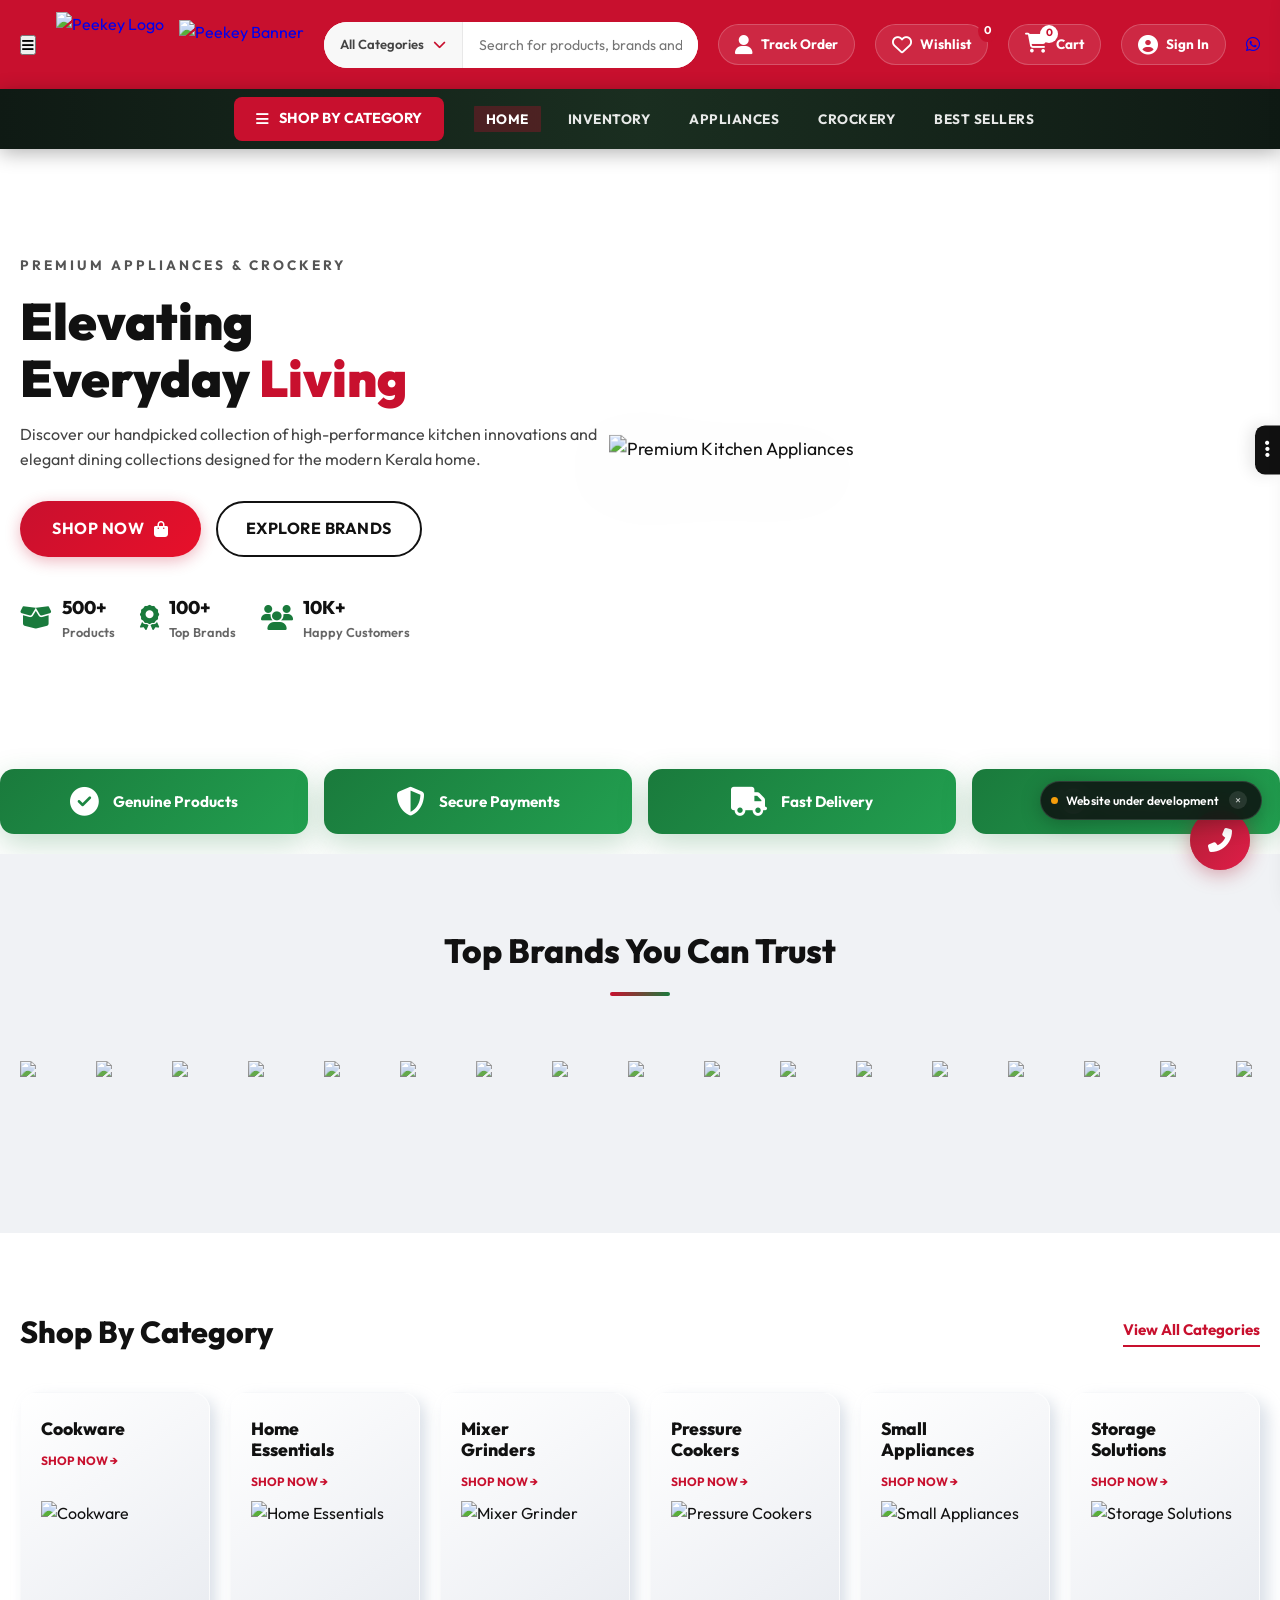
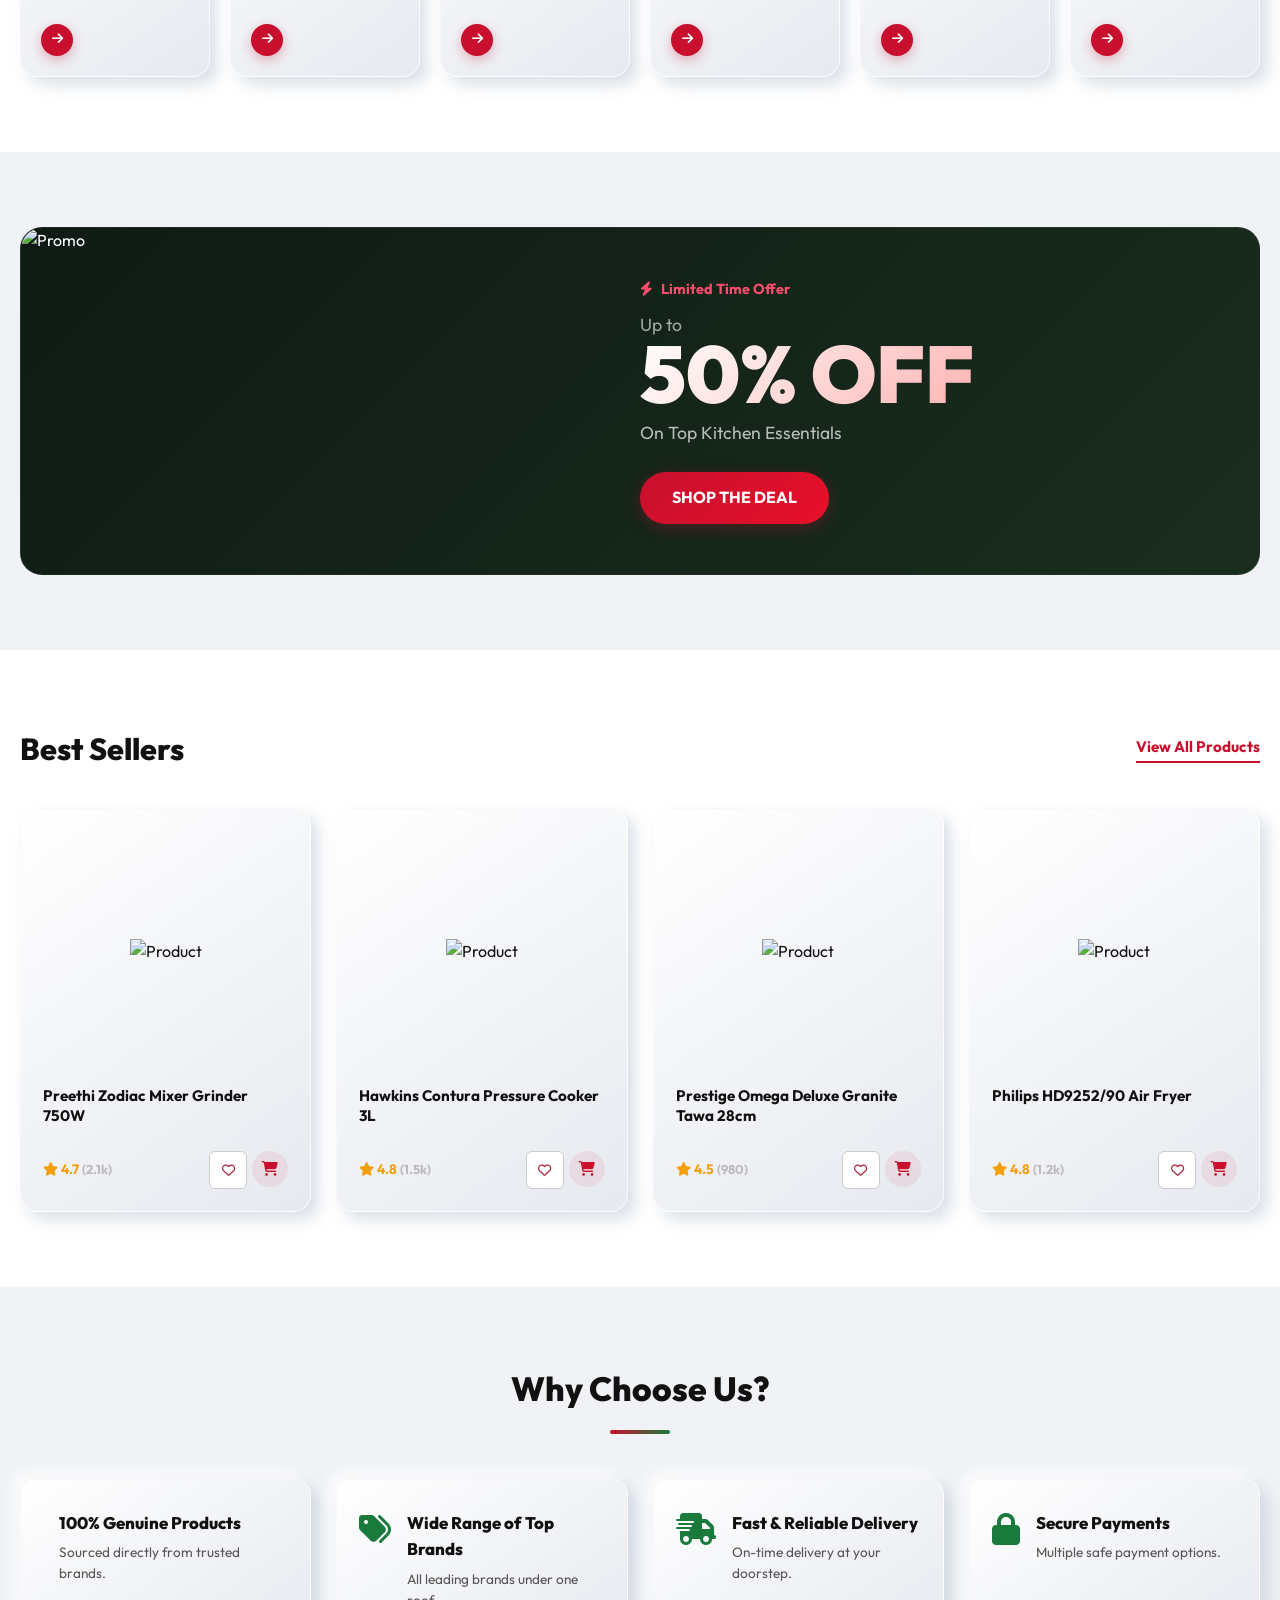
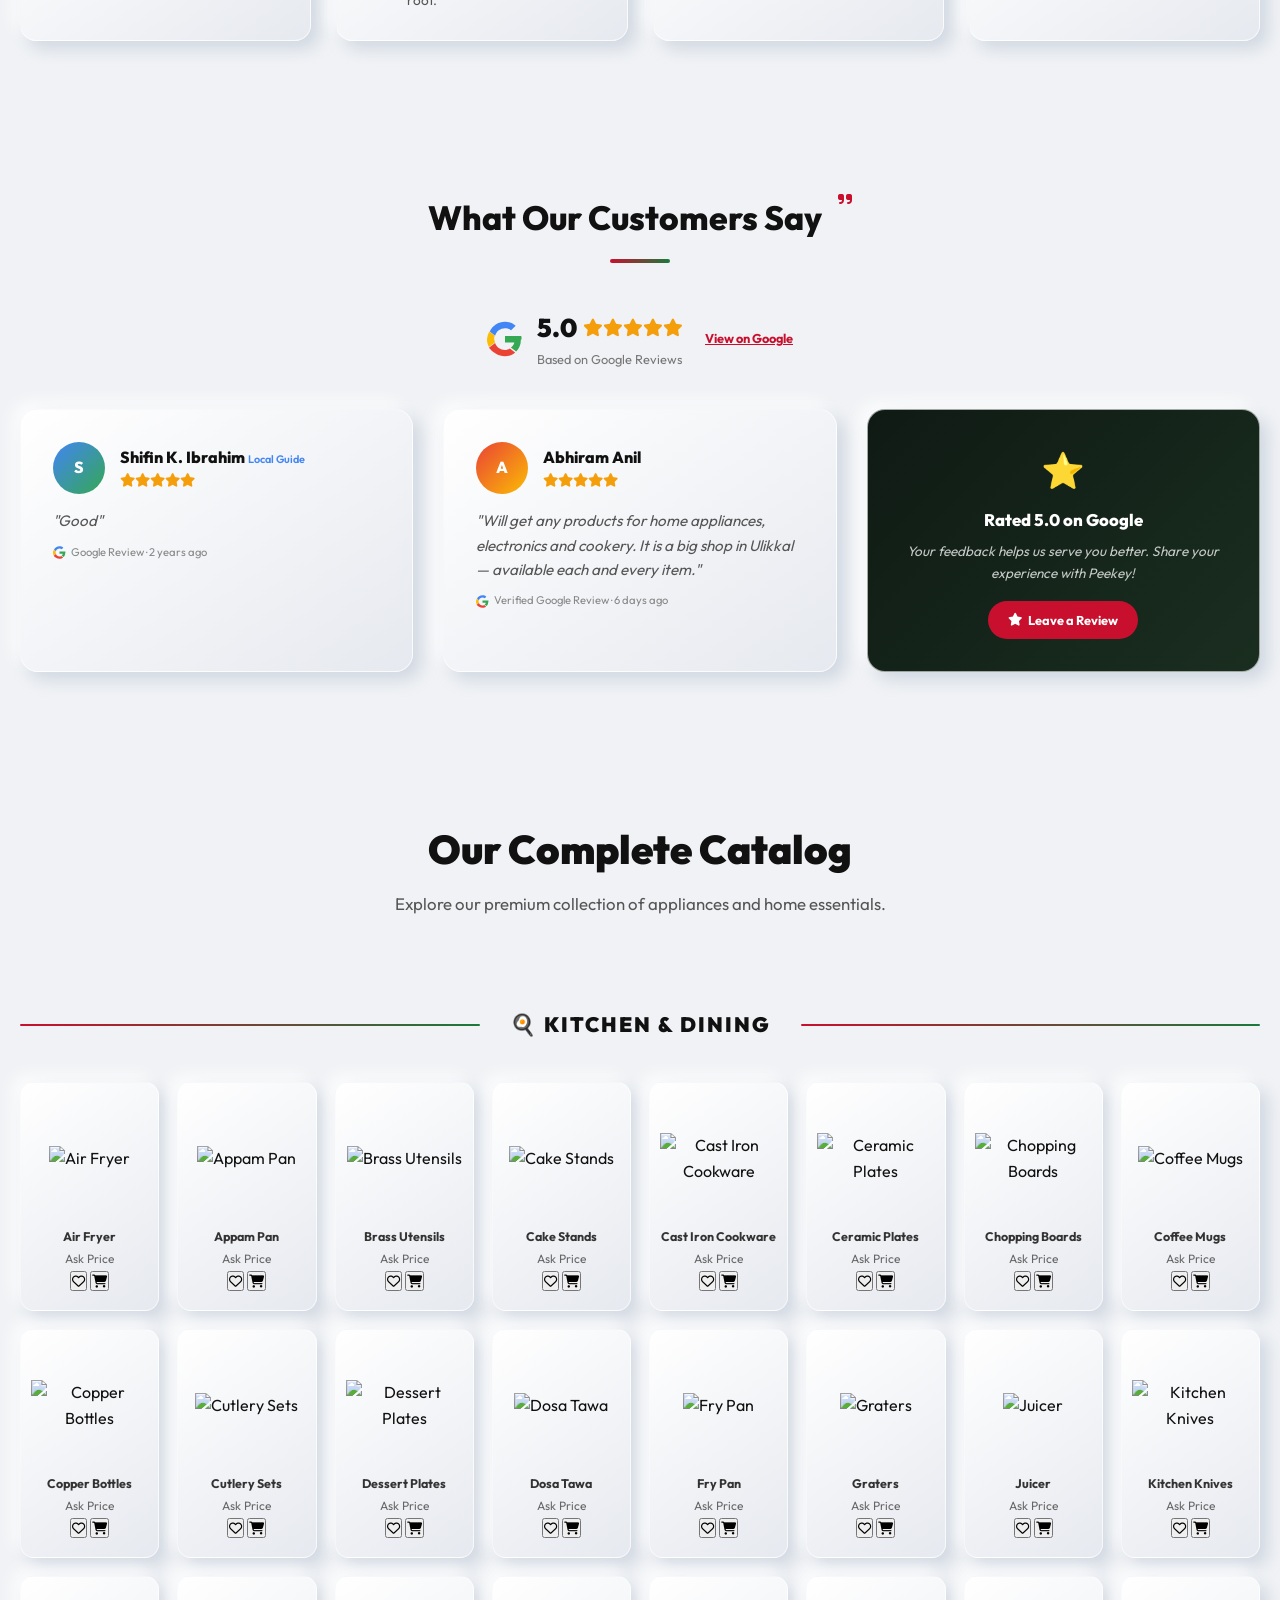
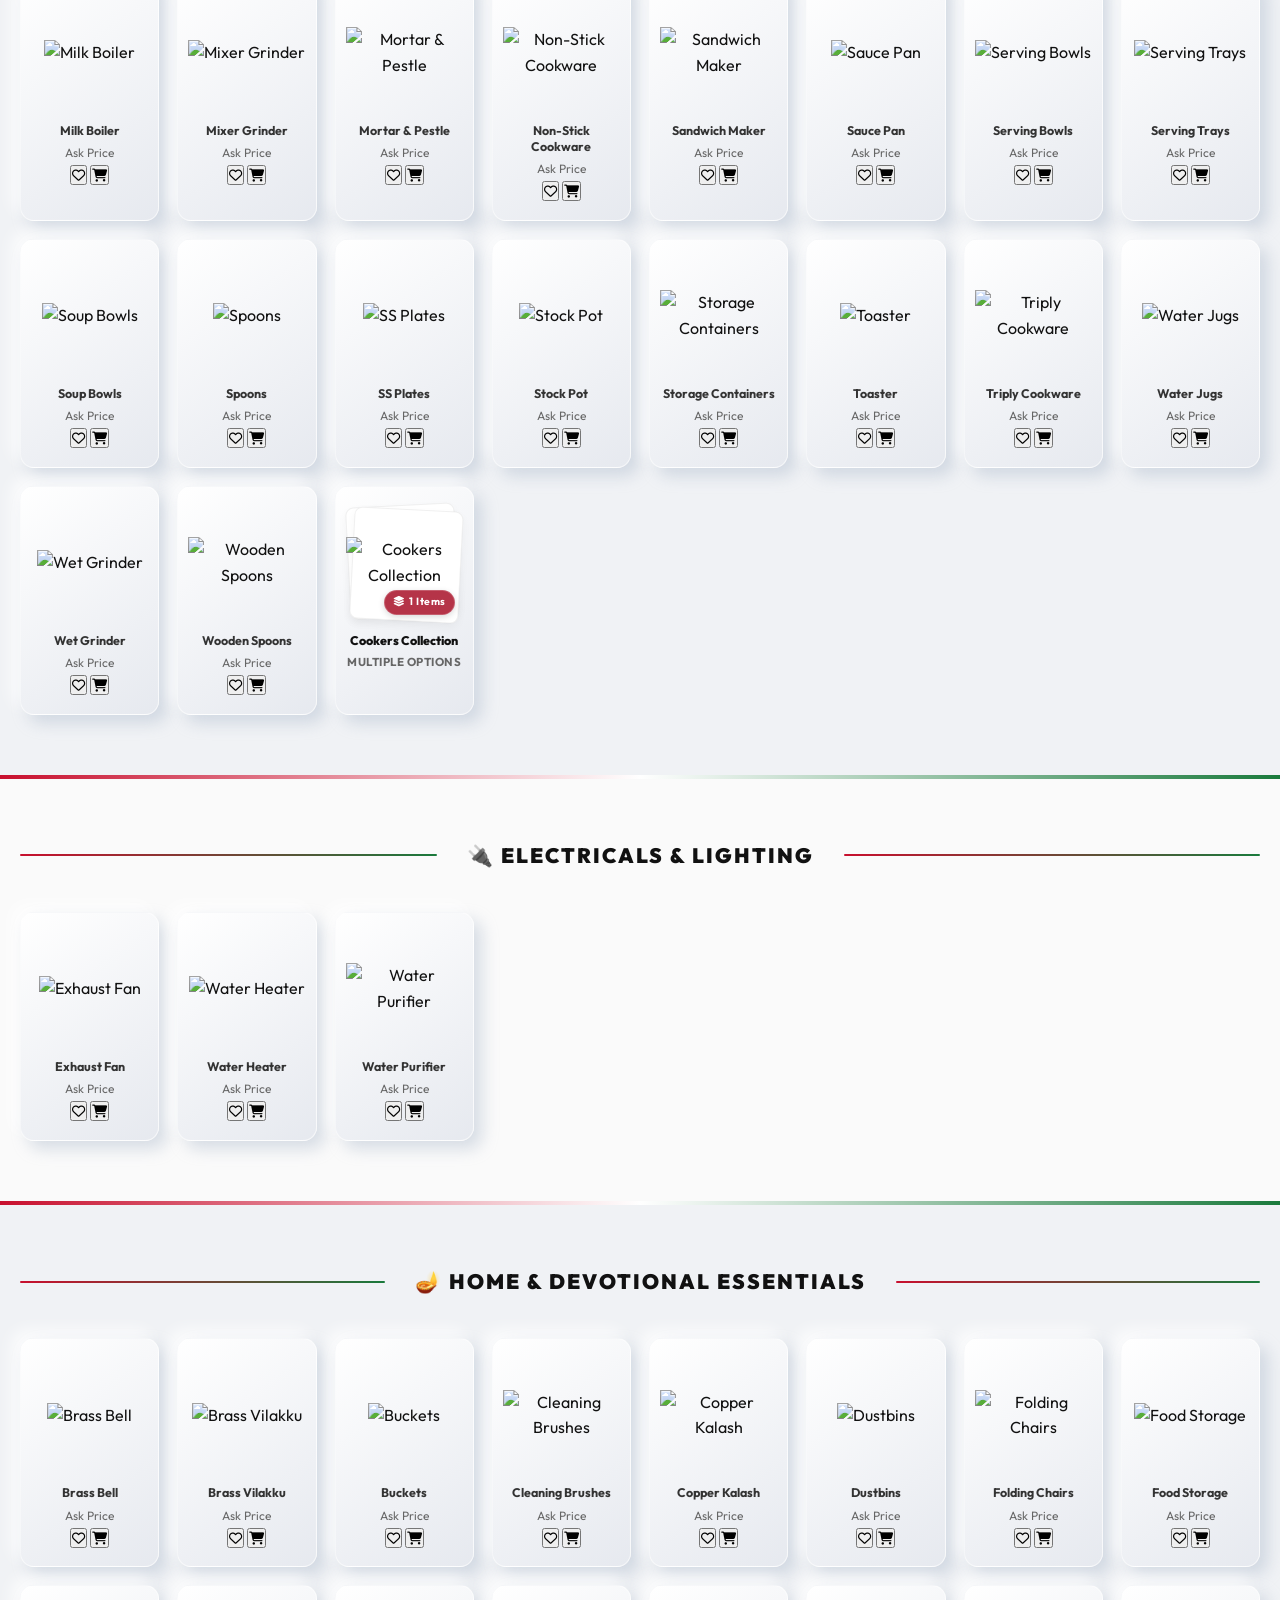
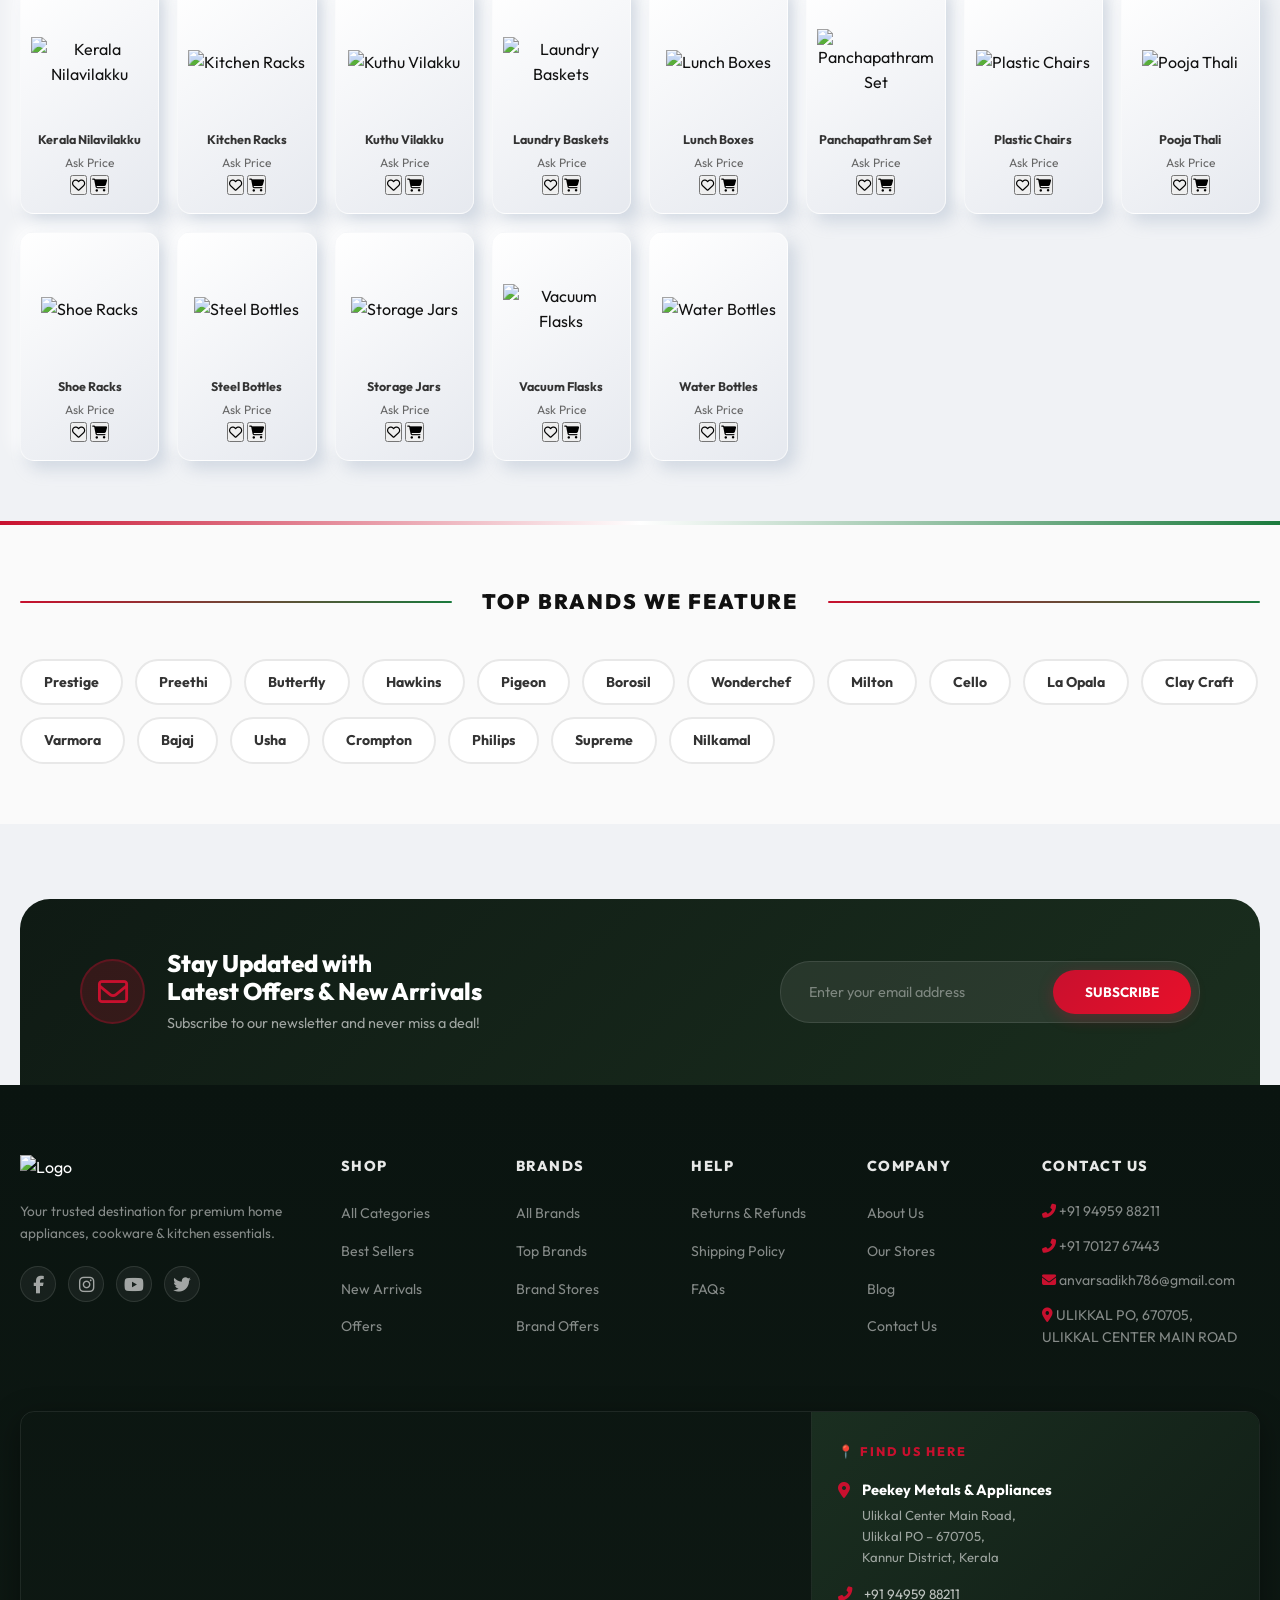
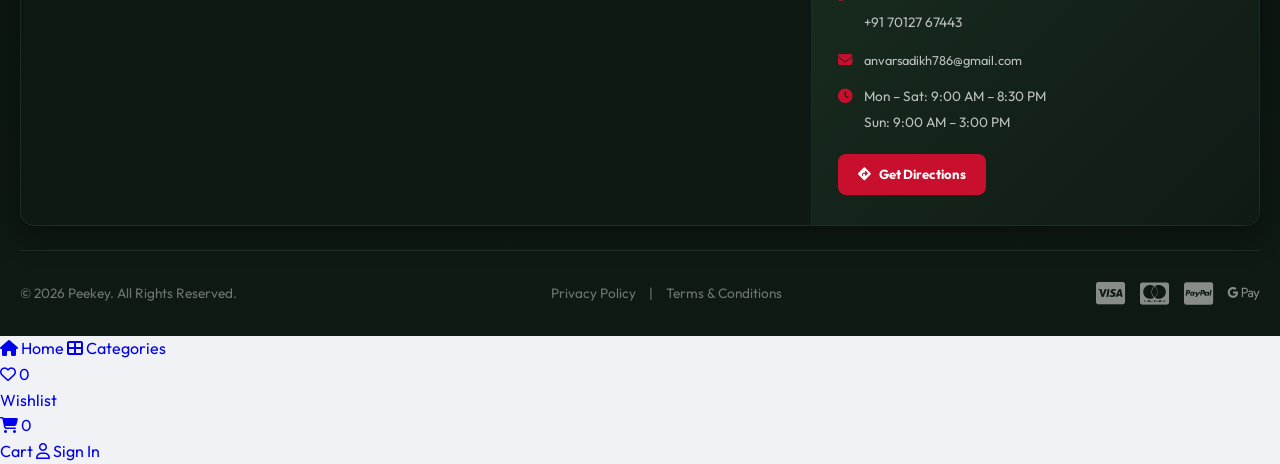
==== commit e2a66323: "Add files via upload" ====
--- a/index.html
+++ b/index.html
@@ -263,7 +263,7 @@
     <!-- Preloader -->
     <div id="preloader">
         <div class="preloader-logo-wrap">
-            <img src="banner-nobg.png?v=5" alt="Peekey Logo" class="preloader-logo">
+            <img src="images/banner-nobg.png?v=5" alt="Peekey Logo" class="preloader-logo">
         </div>
     </div>
     <script>
@@ -361,8 +361,8 @@
             </button>
 
             <a href="index.html" class="ts-logo">
-                <img src="logo.png" alt="Peekey Logo" class="header-logo-icon">
-                <img src="banner-nobg.png?v=5" alt="Peekey Banner" class="header-logo-banner">
+                <img src="images/logo.png" alt="Peekey Logo" class="header-logo-icon">
+                <img src="images/banner-nobg.png?v=5" alt="Peekey Banner" class="header-logo-banner">
             </a>
             
             <div class="ts-search">
@@ -475,7 +475,7 @@
             </div>
             <!-- RIGHT: White bg with product image -->
             <div class="hero-right">
-                <img src="hero_section.png" alt="Premium Kitchen Appliances" class="hero-main-img">
+                <img src="images/hero_section.png" alt="Premium Kitchen Appliances" class="hero-main-img">
             </div>
         </div>
         <!-- Floating Features -->
@@ -506,30 +506,30 @@
             
             <div class="brands-marquee-container">
                 <div class="brands-marquee">
-                    <img src="prestige.jpg" class="brand-logo-img">
-                    <img src="preethi.jpg" class="brand-logo-img">
-                    <img src="butterfly.jpg" class="brand-logo-img">
-                    <img src="hawakins.jpg" class="brand-logo-img">
-                    <img src="wonderchef.jpg" class="brand-logo-img">
-                    <img src="milton.jpg" class="brand-logo-img">
-                    <img src="cello.jpg" class="brand-logo-img">
-                    <img src="laopala.jpg" class="brand-logo-img">
-                    <img src="usha.jpg" class="brand-logo-img">
-                    <img src="crompton.jpg" class="brand-logo-img">
-                    <img src="philips.jpg" class="brand-logo-img">
+                    <img src="images/prestige.jpg" class="brand-logo-img">
+                    <img src="images/preethi.jpg" class="brand-logo-img">
+                    <img src="images/butterfly.jpg" class="brand-logo-img">
+                    <img src="images/hawakins.jpg" class="brand-logo-img">
+                    <img src="images/wonderchef.jpg" class="brand-logo-img">
+                    <img src="images/milton.jpg" class="brand-logo-img">
+                    <img src="images/cello.jpg" class="brand-logo-img">
+                    <img src="images/laopala.jpg" class="brand-logo-img">
+                    <img src="images/usha.jpg" class="brand-logo-img">
+                    <img src="images/crompton.jpg" class="brand-logo-img">
+                    <img src="images/philips.jpg" class="brand-logo-img">
                     
                     <!-- Duplicate for infinite scroll -->
-                    <img src="prestige.jpg" class="brand-logo-img">
-                    <img src="preethi.jpg" class="brand-logo-img">
-                    <img src="butterfly.jpg" class="brand-logo-img">
-                    <img src="hawakins.jpg" class="brand-logo-img">
-                    <img src="wonderchef.jpg" class="brand-logo-img">
-                    <img src="milton.jpg" class="brand-logo-img">
-                    <img src="cello.jpg" class="brand-logo-img">
-                    <img src="laopala.jpg" class="brand-logo-img">
-                    <img src="usha.jpg" class="brand-logo-img">
-                    <img src="crompton.jpg" class="brand-logo-img">
-                    <img src="philips.jpg" class="brand-logo-img">
+                    <img src="images/prestige.jpg" class="brand-logo-img">
+                    <img src="images/preethi.jpg" class="brand-logo-img">
+                    <img src="images/butterfly.jpg" class="brand-logo-img">
+                    <img src="images/hawakins.jpg" class="brand-logo-img">
+                    <img src="images/wonderchef.jpg" class="brand-logo-img">
+                    <img src="images/milton.jpg" class="brand-logo-img">
+                    <img src="images/cello.jpg" class="brand-logo-img">
+                    <img src="images/laopala.jpg" class="brand-logo-img">
+                    <img src="images/usha.jpg" class="brand-logo-img">
+                    <img src="images/crompton.jpg" class="brand-logo-img">
+                    <img src="images/philips.jpg" class="brand-logo-img">
                 </div>
             </div>
         </div>
@@ -549,7 +549,7 @@
                         <h3>Cookware</h3>
                         <span class="shop-now-text">SHOP NOW &rarr;</span>
                     </div>
-                    <img src="Non-Stick Cookware.png" alt="Cookware" class="cat-card-img">
+                    <img src="images/Non-Stick Cookware.png" alt="Cookware" class="cat-card-img">
                     <div class="cat-card-btn"><i class="fas fa-arrow-right"></i></div>
                 </a>
                 <a href="inventory.html?q=Home Essentials" class="cat-card-exact">
@@ -557,7 +557,7 @@
                         <h3>Home<br>Essentials</h3>
                         <span class="shop-now-text">SHOP NOW &rarr;</span>
                     </div>
-                    <img src="lunch box.png" alt="Home Essentials" class="cat-card-img">
+                    <img src="images/lunch box.png" alt="Home Essentials" class="cat-card-img">
                     <div class="cat-card-btn"><i class="fas fa-arrow-right"></i></div>
                 </a>
                 <a href="inventory.html?q=Mixer Grinder" class="cat-card-exact">
@@ -565,7 +565,7 @@
                         <h3>Mixer<br>Grinders</h3>
                         <span class="shop-now-text">SHOP NOW &rarr;</span>
                     </div>
-                    <img src="mixer grinder.png" alt="Mixer Grinder" class="cat-card-img">
+                    <img src="images/mixer grinder.png" alt="Mixer Grinder" class="cat-card-img">
                     <div class="cat-card-btn"><i class="fas fa-arrow-right"></i></div>
                 </a>
                 <a href="inventory.html?collection=cookers" class="cat-card-exact">
@@ -573,7 +573,7 @@
                         <h3>Pressure<br>Cookers</h3>
                         <span class="shop-now-text">SHOP NOW &rarr;</span>
                     </div>
-                    <img src="Pressure Cooker.png" alt="Pressure Cookers" class="cat-card-img">
+                    <img src="images/Pressure Cooker.png" alt="Pressure Cookers" class="cat-card-img">
                     <div class="cat-card-btn"><i class="fas fa-arrow-right"></i></div>
                 </a>
                 <a href="inventory.html?q=Small Appliances" class="cat-card-exact">
@@ -581,7 +581,7 @@
                         <h3>Small<br>Appliances</h3>
                         <span class="shop-now-text">SHOP NOW &rarr;</span>
                     </div>
-                    <img src="Air Fryer.png" alt="Small Appliances" class="cat-card-img">
+                    <img src="images/Air Fryer.png" alt="Small Appliances" class="cat-card-img">
                     <div class="cat-card-btn"><i class="fas fa-arrow-right"></i></div>
                 </a>
                 <a href="inventory.html?q=Storage" class="cat-card-exact">
@@ -589,7 +589,7 @@
                         <h3>Storage<br>Solutions</h3>
                         <span class="shop-now-text">SHOP NOW &rarr;</span>
                     </div>
-                    <img src="Storage Containers.png" alt="Storage Solutions" class="cat-card-img">
+                    <img src="images/Storage Containers.png" alt="Storage Solutions" class="cat-card-img">
                     <div class="cat-card-btn"><i class="fas fa-arrow-right"></i></div>
                 </a>
             </div>
@@ -601,7 +601,7 @@
         <div class="container">
             <div class="promo-banner-exact" id="offers">
                 <div class="promo-left">
-                    <img src="hero_section.png" alt="Promo" style="width: 100%; height: 100%; object-fit: cover;">
+                    <img src="images/hero_section.png" alt="Promo" style="width: 100%; height: 100%; object-fit: cover;">
                 </div>
                 <div class="promo-right">
                     <div class="promo-tag"><i class="fas fa-bolt"></i> Limited Time Offer</div>
@@ -626,7 +626,7 @@
                 <!-- Product 1 -->
                 <div class="product-card-exact" data-category="Home Appliances">
                     <div class="product-img-box">
-                        <img src="mixer grinder.png" alt="Product">
+                        <img src="images/mixer grinder.png" alt="Product">
                     </div>
                     <div class="product-info-box">
                         <h4 class="product-title-exact">Preethi Zodiac Mixer Grinder 750W</h4>
@@ -644,7 +644,7 @@
                 <!-- Product 2 -->
                 <div class="product-card-exact" data-category="Kitchenware">
                     <div class="product-img-box">
-                        <img src="Pressure Cooker.png" alt="Product">
+                        <img src="images/Pressure Cooker.png" alt="Product">
                     </div>
                     <div class="product-info-box">
                         <h4 class="product-title-exact">Hawkins Contura Pressure Cooker 3L</h4>
@@ -662,7 +662,7 @@
                 <!-- Product 3 -->
                 <div class="product-card-exact" data-category="Kitchenware">
                     <div class="product-img-box">
-                        <img src="Dosa Tawa.png" alt="Product">
+                        <img src="images/Dosa Tawa.png" alt="Product">
                     </div>
                     <div class="product-info-box">
                         <h4 class="product-title-exact">Prestige Omega Deluxe Granite Tawa 28cm</h4>
@@ -680,7 +680,7 @@
                 <!-- Product 4 -->
                 <div class="product-card-exact" data-category="Home Appliances">
                     <div class="product-img-box">
-                        <img src="Air Fryer.png" alt="Product">
+                        <img src="images/Air Fryer.png" alt="Product">
                     </div>
                     <div class="product-info-box">
                         <h4 class="product-title-exact">Philips HD9252/90 Air Fryer</h4>
@@ -940,7 +940,7 @@
         <div class="container">
             <div class="footer-grid-exact">
                 <div class="footer-col-exact brand">
-                    <img src="logo.png" alt="Logo">
+                    <img src="images/logo.png" alt="Logo">
                     <p>Your trusted destination for premium home appliances, cookware & kitchen essentials.</p>
                     <div class="social-icons">
                         <a href="#"><i class="fab fa-facebook-f"></i></a>
@@ -1081,72 +1081,72 @@
       const DEFAULT_PRODUCTS = [
         // Home Appliances
         { id: "def-mixer", name: "Mixer Grinder", category: "Home Appliances", url: "Mixer Grinder.png", price: "", at: 1718360000000 },
-        { id: "def-wet", name: "Wet Grinder", category: "Home Appliances", url: "Wet Grinder.png", price: "", at: 1718360000000 },
-        { id: "def-juicer", name: "Juicer", category: "Home Appliances", url: "Juicer.png", price: "", at: 1718360000000 },
-        { id: "def-rice", name: "Rice Cooker", category: "Home Appliances", url: "Rice Cooker.png", price: "", at: 1718360000000 },
-        { id: "def-air", name: "Air Fryer", category: "Home Appliances", url: "Air Fryer.png", price: "", at: 1718360000000 },
-        { id: "def-toaster", name: "Toaster", category: "Home Appliances", url: "Toaster.png", price: "", at: 1718360000000 },
-        { id: "def-sandwich", name: "Sandwich Maker", category: "Home Appliances", url: "Sandwich Maker.png", price: "", at: 1718360000000 },
-        { id: "def-heater", name: "Water Heater", category: "Home Appliances", url: "Water Heater.png", price: "", at: 1718360000000 },
-        { id: "def-fan", name: "Exhaust Fan", category: "Home Appliances", url: "Exhaust Fan.png", price: "", at: 1718360000000 },
-        { id: "def-purifier", name: "Water Purifier", category: "Home Appliances", url: "Water Purifier.png", price: "", at: 1718360000000 },
+        { id: "def-wet", name: "Wet Grinder", category: "Home Appliances", url: "images/Wet Grinder.png", price: "", at: 1718360000000 },
+        { id: "def-juicer", name: "Juicer", category: "Home Appliances", url: "images/Juicer.png", price: "", at: 1718360000000 },
+        { id: "def-rice", name: "Rice Cooker", category: "Home Appliances", url: "images/Rice Cooker.png", price: "", at: 1718360000000 },
+        { id: "def-air", name: "Air Fryer", category: "Home Appliances", url: "images/Air Fryer.png", price: "", at: 1718360000000 },
+        { id: "def-toaster", name: "Toaster", category: "Home Appliances", url: "images/Toaster.png", price: "", at: 1718360000000 },
+        { id: "def-sandwich", name: "Sandwich Maker", category: "Home Appliances", url: "images/Sandwich Maker.png", price: "", at: 1718360000000 },
+        { id: "def-heater", name: "Water Heater", category: "Home Appliances", url: "images/Water Heater.png", price: "", at: 1718360000000 },
+        { id: "def-fan", name: "Exhaust Fan", category: "Home Appliances", url: "images/Exhaust Fan.png", price: "", at: 1718360000000 },
+        { id: "def-purifier", name: "Water Purifier", category: "Home Appliances", url: "images/Water Purifier.png", price: "", at: 1718360000000 },
 
         // Kitchenware
-        { id: "def-triply", name: "Triply Cookware", category: "Kitchenware", url: "Triply Cookware.png", price: "", at: 1718360000000 },
-        { id: "def-cast", name: "Cast Iron Cookware", category: "Kitchenware", url: "Cast Iron Cookware.png", price: "", at: 1718360000000 },
-        { id: "def-nonstick", name: "Non-Stick Cookware", category: "Kitchenware", url: "Non-Stick Cookware.png", price: "", at: 1718360000000 },
-        { id: "def-fry", name: "Fry Pan", category: "Kitchenware", url: "Fry Pan.png", price: "", at: 1718360000000 },
-        { id: "def-tawa", name: "Dosa Tawa", category: "Kitchenware", url: "Dosa Tawa.png", price: "", at: 1718360000000 },
-        { id: "def-appam", name: "Appam Pan", category: "Kitchenware", url: "Appam Pan.png", price: "", at: 1718360000000 },
-        { id: "def-sauce", name: "Sauce Pan", category: "Kitchenware", url: "Sauce Pan.png", price: "", at: 1718360000000 },
-        { id: "def-stock", name: "Stock Pot", category: "Kitchenware", url: "Stock Pot.png", price: "", at: 1718360000000 },
-        { id: "def-boiler", name: "Milk Boiler", category: "Kitchenware", url: "Milk Boiler.png", price: "", at: 1718360000000 },
-        { id: "def-copper", name: "Copper Bottles", category: "Kitchenware", url: "brass bottle.png", price: "", at: 1718360000000 },
-        { id: "def-brass", name: "Brass Utensils", category: "Kitchenware", url: "Brass Utensils.png", price: "", at: 1718360000000 },
-        { id: "def-wooden", name: "Wooden Spoons", category: "Kitchenware", url: "Wooden Spoon.png", price: "", at: 1718360000000 },
-        { id: "def-chop", name: "Chopping Boards", category: "Kitchenware", url: "Chopping Boards.png", price: "", at: 1718360000000 },
-        { id: "def-knives", name: "Kitchen Knives", category: "Kitchenware", url: "Kitchen Knives.png", price: "", at: 1718360000000 },
-        { id: "def-graters", name: "Graters", category: "Kitchenware", url: "Graters.png", price: "", at: 1718360000000 },
-        { id: "def-mortar", name: "Mortar & Pestle", category: "Kitchenware", url: "Mortar and Pestle.png", price: "", at: 1718360000000 },
+        { id: "def-triply", name: "Triply Cookware", category: "Kitchenware", url: "images/Triply Cookware.png", price: "", at: 1718360000000 },
+        { id: "def-cast", name: "Cast Iron Cookware", category: "Kitchenware", url: "images/Cast Iron Cookware.png", price: "", at: 1718360000000 },
+        { id: "def-nonstick", name: "Non-Stick Cookware", category: "Kitchenware", url: "images/Non-Stick Cookware.png", price: "", at: 1718360000000 },
+        { id: "def-fry", name: "Fry Pan", category: "Kitchenware", url: "images/Fry Pan.png", price: "", at: 1718360000000 },
+        { id: "def-tawa", name: "Dosa Tawa", category: "Kitchenware", url: "images/Dosa Tawa.png", price: "", at: 1718360000000 },
+        { id: "def-appam", name: "Appam Pan", category: "Kitchenware", url: "images/Appam Pan.png", price: "", at: 1718360000000 },
+        { id: "def-sauce", name: "Sauce Pan", category: "Kitchenware", url: "images/Sauce Pan.png", price: "", at: 1718360000000 },
+        { id: "def-stock", name: "Stock Pot", category: "Kitchenware", url: "images/Stock Pot.png", price: "", at: 1718360000000 },
+        { id: "def-boiler", name: "Milk Boiler", category: "Kitchenware", url: "images/Milk Boiler.png", price: "", at: 1718360000000 },
+        { id: "def-copper", name: "Copper Bottles", category: "Kitchenware", url: "images/brass bottle.png", price: "", at: 1718360000000 },
+        { id: "def-brass", name: "Brass Utensils", category: "Kitchenware", url: "images/Brass Utensils.png", price: "", at: 1718360000000 },
+        { id: "def-wooden", name: "Wooden Spoons", category: "Kitchenware", url: "images/Wooden Spoon.png", price: "", at: 1718360000000 },
+        { id: "def-chop", name: "Chopping Boards", category: "Kitchenware", url: "images/Chopping Boards.png", price: "", at: 1718360000000 },
+        { id: "def-knives", name: "Kitchen Knives", category: "Kitchenware", url: "images/Kitchen images/Knives.png", price: "", at: 1718360000000 },
+        { id: "def-graters", name: "Graters", category: "Kitchenware", url: "images/Graters.png", price: "", at: 1718360000000 },
+        { id: "def-mortar", name: "Mortar & Pestle", category: "Kitchenware", url: "images/Mortar and Pestle.png", price: "", at: 1718360000000 },
 
         // Crockery & Dining
-        { id: "def-cplates", name: "Ceramic Plates", category: "Crockery & Dining", url: "Ceramic Plates.png", price: "", at: 1718360000000 },
-        { id: "def-ssplates", name: "SS Plates", category: "Crockery & Dining", url: "Stainless Steel Plates.png", price: "", at: 1718360000000 },
-        { id: "def-sbowls", name: "Soup Bowls", category: "Crockery & Dining", url: "Soup Bowls.png", price: "", at: 1718360000000 },
-        { id: "def-svbowls", name: "Serving Bowls", category: "Crockery & Dining", url: "Serving Bowls.png", price: "", at: 1718360000000 },
-        { id: "def-mugs", name: "Coffee Mugs", category: "Crockery & Dining", url: "Coffee Mugs.png", price: "", at: 1718360000000 },
-        { id: "def-jugs", name: "Water Jugs", category: "Crockery & Dining", url: "Water Jugs.png", price: "", at: 1718360000000 },
-        { id: "def-trays", name: "Serving Trays", category: "Crockery & Dining", url: "Serving Trays.png", price: "", at: 1718360000000 },
-        { id: "def-cutlery", name: "Cutlery Sets", category: "Crockery & Dining", url: "Cutlery Sets.png", price: "", at: 1718360000000 },
-        { id: "def-spoons", name: "Spoons", category: "Crockery & Dining", url: "Spoons.png", price: "", at: 1718360000000 },
-        { id: "def-stands", name: "Cake Stands", category: "Crockery & Dining", url: "Cake Stands.png", price: "", at: 1718360000000 },
-        { id: "def-dplates", name: "Dessert Plates", category: "Crockery & Dining", url: "Dessert Plates.png", price: "", at: 1718360000000 },
-        { id: "def-containers", name: "Storage Containers", category: "Crockery & Dining", url: "Storage Containers.png", price: "", at: 1718360000000 },
+        { id: "def-cplates", name: "Ceramic Plates", category: "Crockery & Dining", url: "images/Ceramic Plates.png", price: "", at: 1718360000000 },
+        { id: "def-ssplates", name: "SS Plates", category: "Crockery & Dining", url: "images/Stainless Steel Plates.png", price: "", at: 1718360000000 },
+        { id: "def-sbowls", name: "Soup Bowls", category: "Crockery & Dining", url: "Soup images/Bowls.png", price: "", at: 1718360000000 },
+        { id: "def-svbowls", name: "Serving Bowls", category: "Crockery & Dining", url: "Serving images/Bowls.png", price: "", at: 1718360000000 },
+        { id: "def-mugs", name: "Coffee Mugs", category: "Crockery & Dining", url: "images/Coffee images/Mugs.png", price: "", at: 1718360000000 },
+        { id: "def-jugs", name: "Water Jugs", category: "Crockery & Dining", url: "images/Water Jugs.png", price: "", at: 1718360000000 },
+        { id: "def-trays", name: "Serving Trays", category: "Crockery & Dining", url: "images/Serving Trays.png", price: "", at: 1718360000000 },
+        { id: "def-cutlery", name: "Cutlery Sets", category: "Crockery & Dining", url: "images/Cutlery Sets.png", price: "", at: 1718360000000 },
+        { id: "def-spoons", name: "Spoons", category: "Crockery & Dining", url: "images/Spoons.png", price: "", at: 1718360000000 },
+        { id: "def-stands", name: "Cake Stands", category: "Crockery & Dining", url: "images/Cake Stands.png", price: "", at: 1718360000000 },
+        { id: "def-dplates", name: "Dessert Plates", category: "Crockery & Dining", url: "images/Dessert Plates.png", price: "", at: 1718360000000 },
+        { id: "def-containers", name: "Storage Containers", category: "Crockery & Dining", url: "images/Storage Containers.png", price: "", at: 1718360000000 },
 
         // Pooja & Devotional
-        { id: "def-nilavilakku", name: "Kerala Nilavilakku", category: "Pooja & Devotional", url: "Kerala Nilavilakku.png", price: "", at: 1718360000000 },
-        { id: "def-bvilakku", name: "Brass Vilakku", category: "Pooja & Devotional", url: "Brass Vilakku.png", price: "", at: 1718360000000 },
-        { id: "def-kvilakku", name: "Kuthu Vilakku", category: "Pooja & Devotional", url: "Kuthu Vilakku.png", price: "", at: 1718360000000 },
-        { id: "def-bell", name: "Brass Bell", category: "Pooja & Devotional", url: "Brass Bell.png", price: "", at: 1718360000000 },
-        { id: "def-thali", name: "Pooja Thali", category: "Pooja & Devotional", url: "Pooja Thali.png", price: "", at: 1718360000000 },
-        { id: "def-kalash", name: "Copper Kalash", category: "Pooja & Devotional", url: "Copper Kalash.png", price: "", at: 1718360000000 },
-        { id: "def-panchapathram", name: "Panchapathram Set", category: "Pooja & Devotional", url: "Panchapathram Set.png", price: "", at: 1718360000000 },
+        { id: "def-nilavilakku", name: "Kerala Nilavilakku", category: "Pooja & Devotional", url: "images/Kerala Nilavilakku.png", price: "", at: 1718360000000 },
+        { id: "def-bvilakku", name: "Brass Vilakku", category: "Pooja & Devotional", url: "images/Brass Vilakku.png", price: "", at: 1718360000000 },
+        { id: "def-kvilakku", name: "Kuthu Vilakku", category: "Pooja & Devotional", url: "images/Kuthu Vilakku.png", price: "", at: 1718360000000 },
+        { id: "def-bell", name: "Brass Bell", category: "Pooja & Devotional", url: "images/Brass Bell.png", price: "", at: 1718360000000 },
+        { id: "def-thali", name: "Pooja Thali", category: "Pooja & Devotional", url: "images/Pooja Thali.png", price: "", at: 1718360000000 },
+        { id: "def-kalash", name: "Copper Kalash", category: "Pooja & Devotional", url: "images/Copper Kalash.png", price: "", at: 1718360000000 },
+        { id: "def-panchapathram", name: "Panchapathram Set", category: "Pooja & Devotional", url: "images/Panchapathram Set.png", price: "", at: 1718360000000 },
 
         // Home Essentials
-        { id: "def-wbottle", name: "Water Bottles", category: "Home Essentials", url: "water bottle.png", price: "", at: 1718360000000 },
-        { id: "def-sbottle", name: "Steel Bottles", category: "Home Essentials", url: "steel water bottle.png", price: "", at: 1718360000000 },
-        { id: "def-flask", name: "Vacuum Flasks", category: "Home Essentials", url: "vacuum flask.png", price: "", at: 1718360000000 },
-        { id: "def-lunch", name: "Lunch Boxes", category: "Home Essentials", url: "lunch box.png", price: "", at: 1718360000000 },
-        { id: "def-fstorage", name: "Food Storage", category: "Home Essentials", url: "Food Storage Containers.png", price: "", at: 1718360000000 },
-        { id: "def-jars", name: "Storage Jars", category: "Home Essentials", url: "Kitchen Storage Jars.png", price: "", at: 1718360000000 },
-        { id: "def-pchairs", name: "Plastic Chairs", category: "Home Essentials", url: "Plastic Chairs.png", price: "", at: 1718360000000 },
-        { id: "def-fchairs", name: "Folding Chairs", category: "Home Essentials", url: "foldable Chairs.png", price: "", at: 1718360000000 },
-        { id: "def-bins", name: "Dustbins", category: "Home Essentials", url: "Dustbins.png", price: "", at: 1718360000000 },
-        { id: "def-baskets", name: "Laundry Baskets", category: "Home Essentials", url: "Laundry Baskets.png", price: "", at: 1718360000000 },
-        { id: "def-kracks", name: "Kitchen Racks", category: "Home Essentials", url: "Kitchen Racks.png", price: "", at: 1718360000000 },
-        { id: "def-sracks", name: "Shoe Racks", category: "Home Essentials", url: "Shoe Racks.png", price: "", at: 1718360000000 },
-        { id: "def-buckets", name: "Buckets", category: "Home Essentials", url: "Buckets.png", price: "", at: 1718360000000 },
-        { id: "def-brushes", name: "Cleaning Brushes", category: "Home Essentials", url: "Cleaning Brushes.png", price: "", at: 1718360000000 }
+        { id: "def-wbottle", name: "Water Bottles", category: "Home Essentials", url: "images/water bottle.png", price: "", at: 1718360000000 },
+        { id: "def-sbottle", name: "Steel Bottles", category: "Home Essentials", url: "images/steel images/water bottle.png", price: "", at: 1718360000000 },
+        { id: "def-flask", name: "Vacuum Flasks", category: "Home Essentials", url: "images/vacuum flask.png", price: "", at: 1718360000000 },
+        { id: "def-lunch", name: "Lunch Boxes", category: "Home Essentials", url: "images/lunch box.png", price: "", at: 1718360000000 },
+        { id: "def-fstorage", name: "Food Storage", category: "Home Essentials", url: "images/Food images/Storage Containers.png", price: "", at: 1718360000000 },
+        { id: "def-jars", name: "Storage Jars", category: "Home Essentials", url: "images/Kitchen Storage Jars.png", price: "", at: 1718360000000 },
+        { id: "def-pchairs", name: "Plastic Chairs", category: "Home Essentials", url: "images/Plastic Chairs.png", price: "", at: 1718360000000 },
+        { id: "def-fchairs", name: "Folding Chairs", category: "Home Essentials", url: "images/foldable Chairs.png", price: "", at: 1718360000000 },
+        { id: "def-bins", name: "Dustbins", category: "Home Essentials", url: "images/Dustbins.png", price: "", at: 1718360000000 },
+        { id: "def-baskets", name: "Laundry Baskets", category: "Home Essentials", url: "images/Laundry Baskets.png", price: "", at: 1718360000000 },
+        { id: "def-kracks", name: "Kitchen Racks", category: "Home Essentials", url: "images/Kitchen Racks.png", price: "", at: 1718360000000 },
+        { id: "def-sracks", name: "Shoe Racks", category: "Home Essentials", url: "images/Shoe Racks.png", price: "", at: 1718360000000 },
+        { id: "def-buckets", name: "Buckets", category: "Home Essentials", url: "images/Buckets.png", price: "", at: 1718360000000 },
+        { id: "def-brushes", name: "Cleaning Brushes", category: "Home Essentials", url: "images/Cleaning Brushes.png", price: "", at: 1718360000000 }
       ];
 
       // ── Initialize LocalStorage Catalog if not already set ───────
@@ -1161,12 +1161,20 @@
             let parsed = JSON.parse(stored);
             let updated = false;
             parsed.forEach(p => {
-              if (p.url && p.url.includes('/') && !p.url.startsWith('http') && !p.url.startsWith('data:')) {
+              if (p.url && p.url.includes('/') && !p.url.startsWith('images/') && !p.url.startsWith('http') && !p.url.startsWith('data:')) {
                 p.url = p.url.split('/').pop();
                 updated = true;
               }
-              if (p.descUrl && p.descUrl.includes('/') && !p.descUrl.startsWith('http') && !p.descUrl.startsWith('data:')) {
+              if (p.url && !p.url.includes('/') && !p.url.startsWith('http') && !p.url.startsWith('data:')) {
+                p.url = 'images/' + p.url;
+                updated = true;
+              }
+              if (p.descUrl && p.descUrl.includes('/') && !p.descUrl.startsWith('images/') && !p.descUrl.startsWith('http') && !p.descUrl.startsWith('data:')) {
                 p.descUrl = p.descUrl.split('/').pop();
+                updated = true;
+              }
+              if (p.descUrl && !p.descUrl.includes('/') && !p.descUrl.startsWith('http') && !p.descUrl.startsWith('data:')) {
+                p.descUrl = 'images/' + p.descUrl;
                 updated = true;
               }
             });
@@ -3235,3 +3243,78 @@
 
 
 
+
+
+
+
+
+
+
+
+
+
+
+
+
+
+
+
+
+
+
+
+
+
+
+
+
+
+
+
+
+
+
+
+
+
+
+
+
+
+
+
+
+
+
+
+
+
+
+
+
+
+
+
+
+
+
+
+
+
+
+
+
+
+
+
+
+
+
+
+
+
+
+
+
+
+
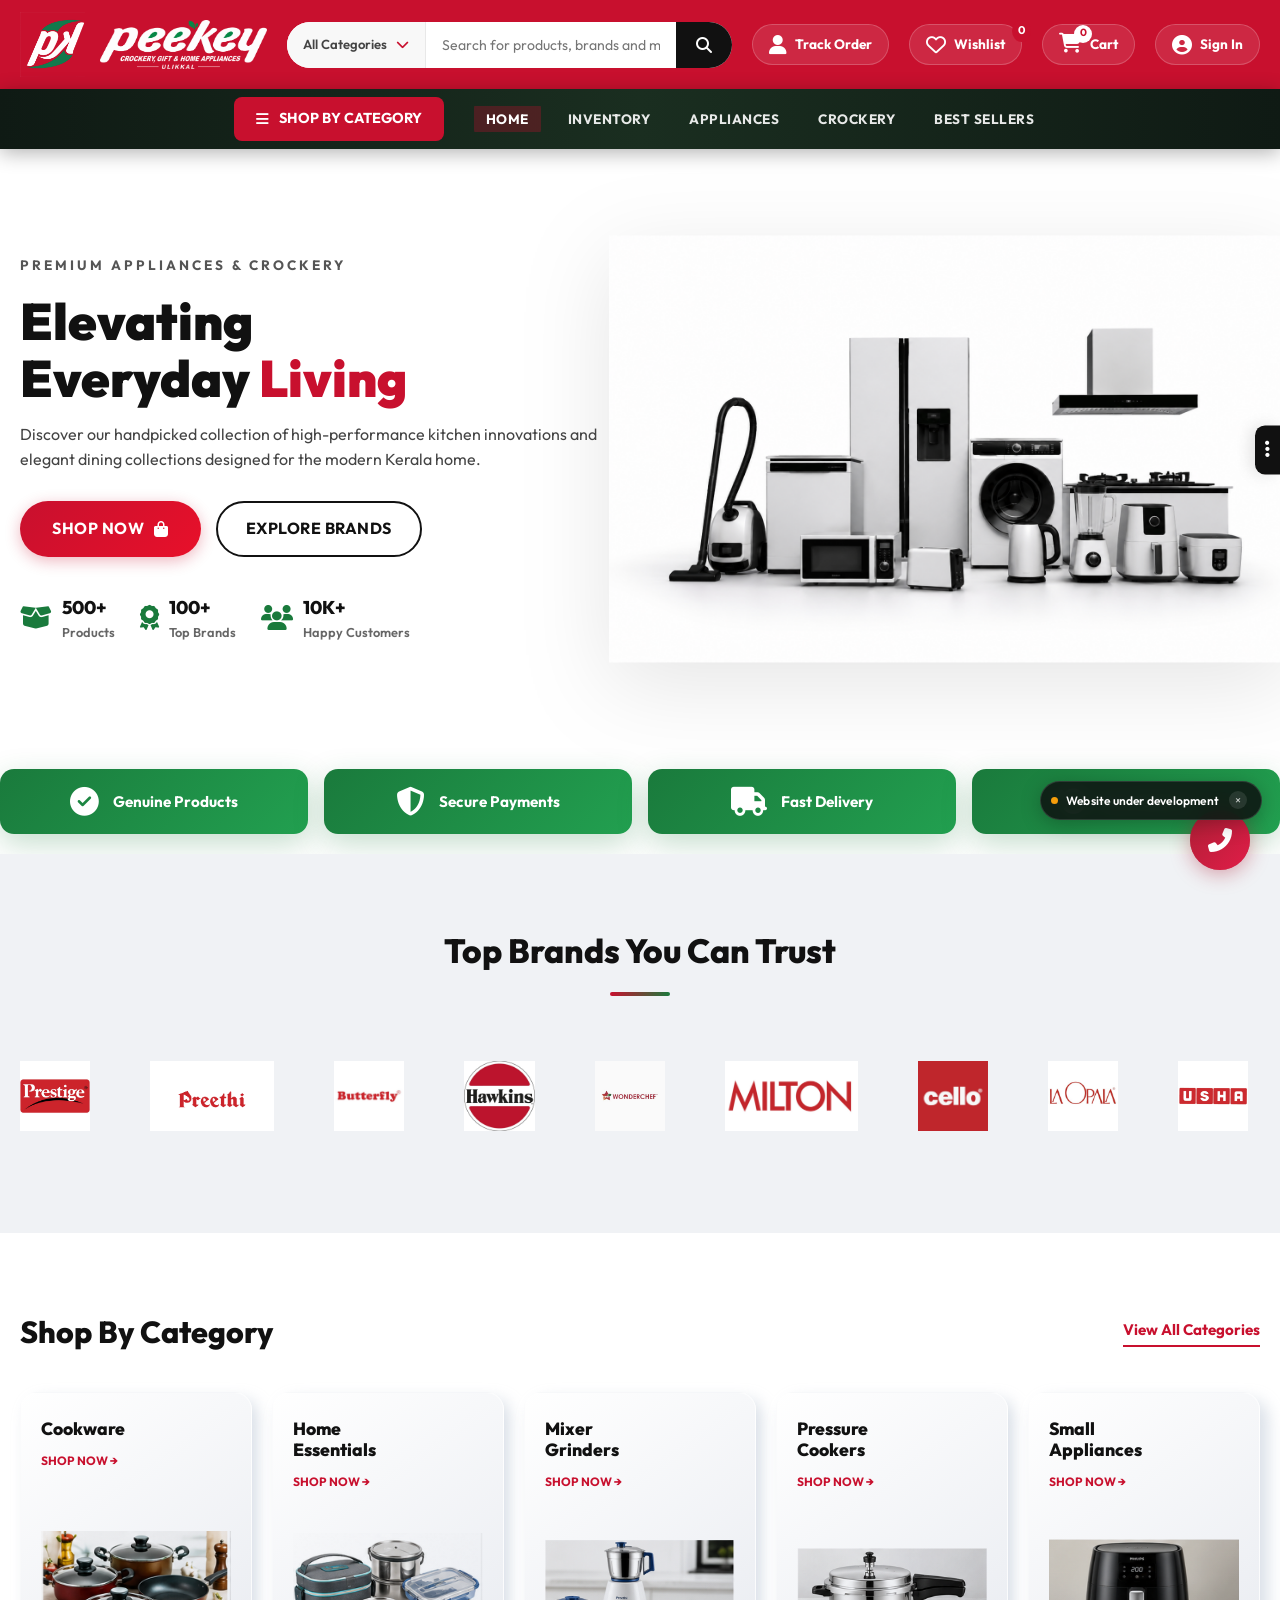
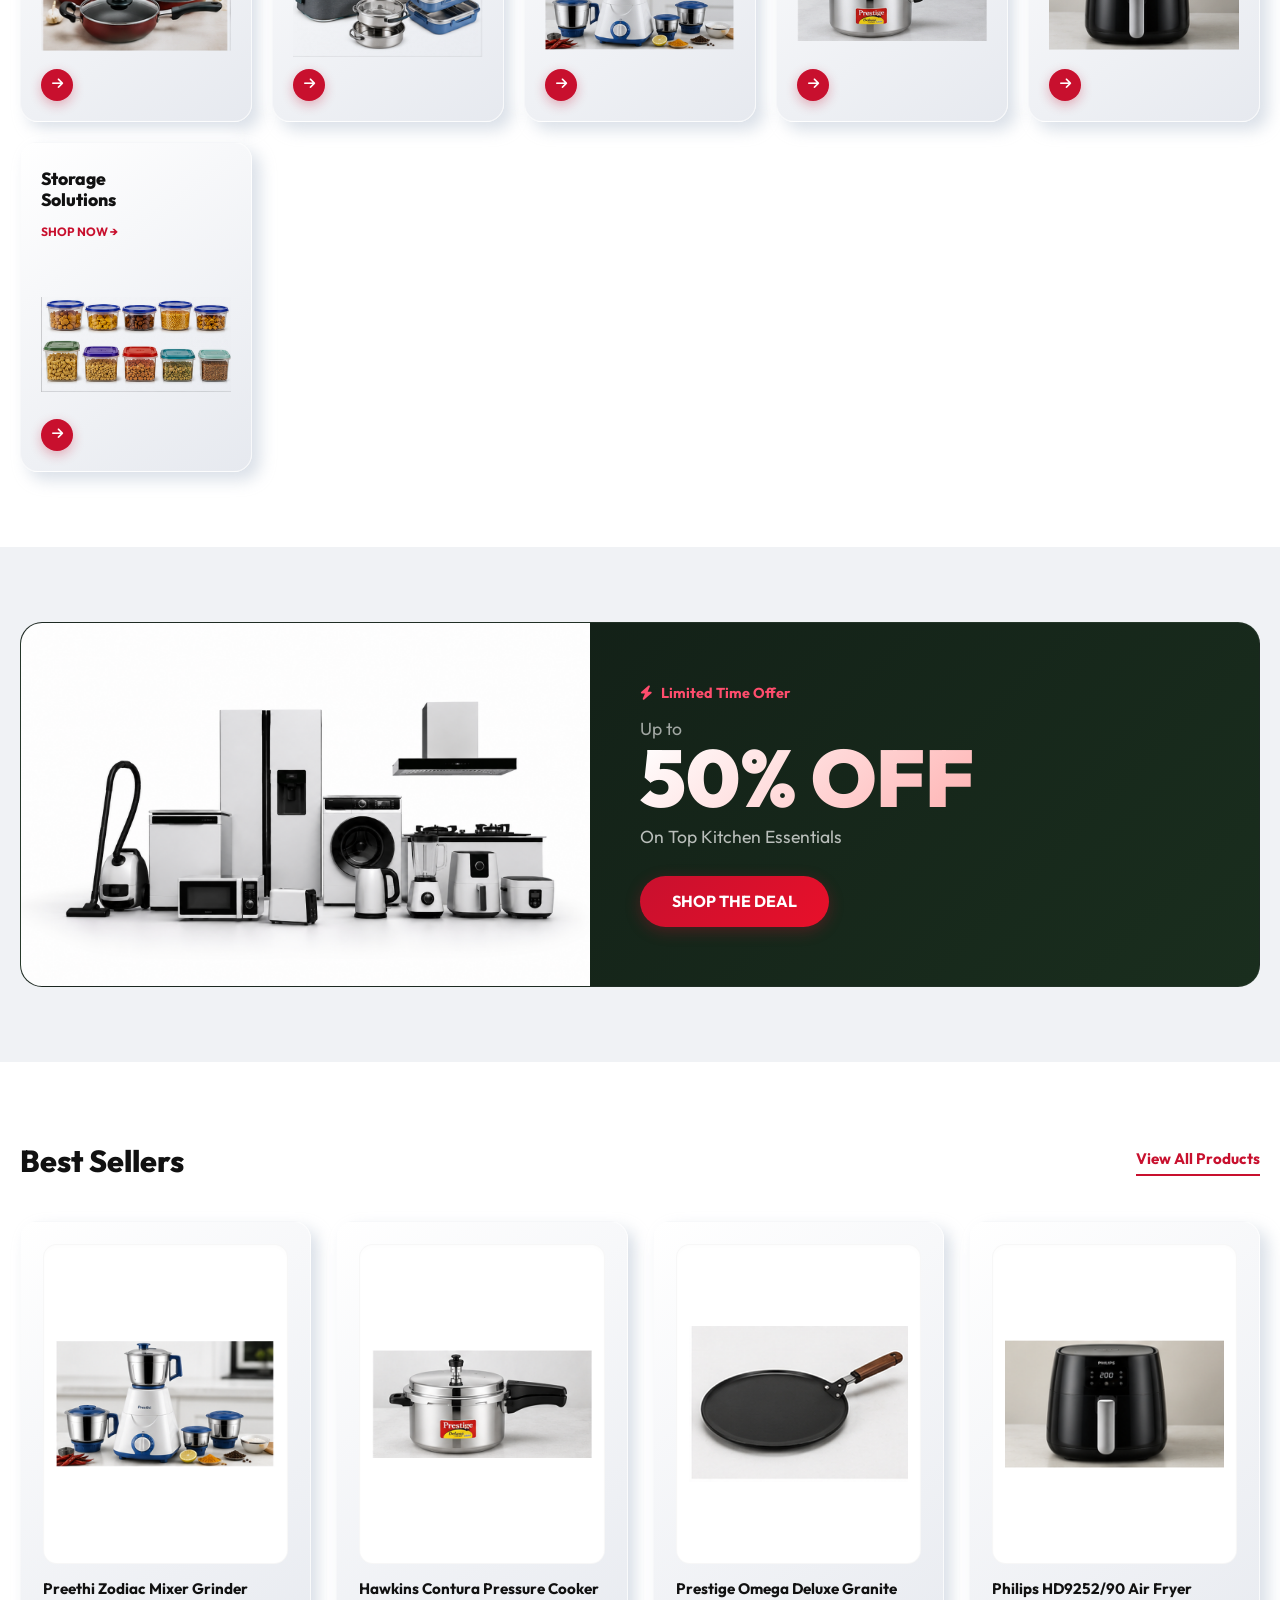
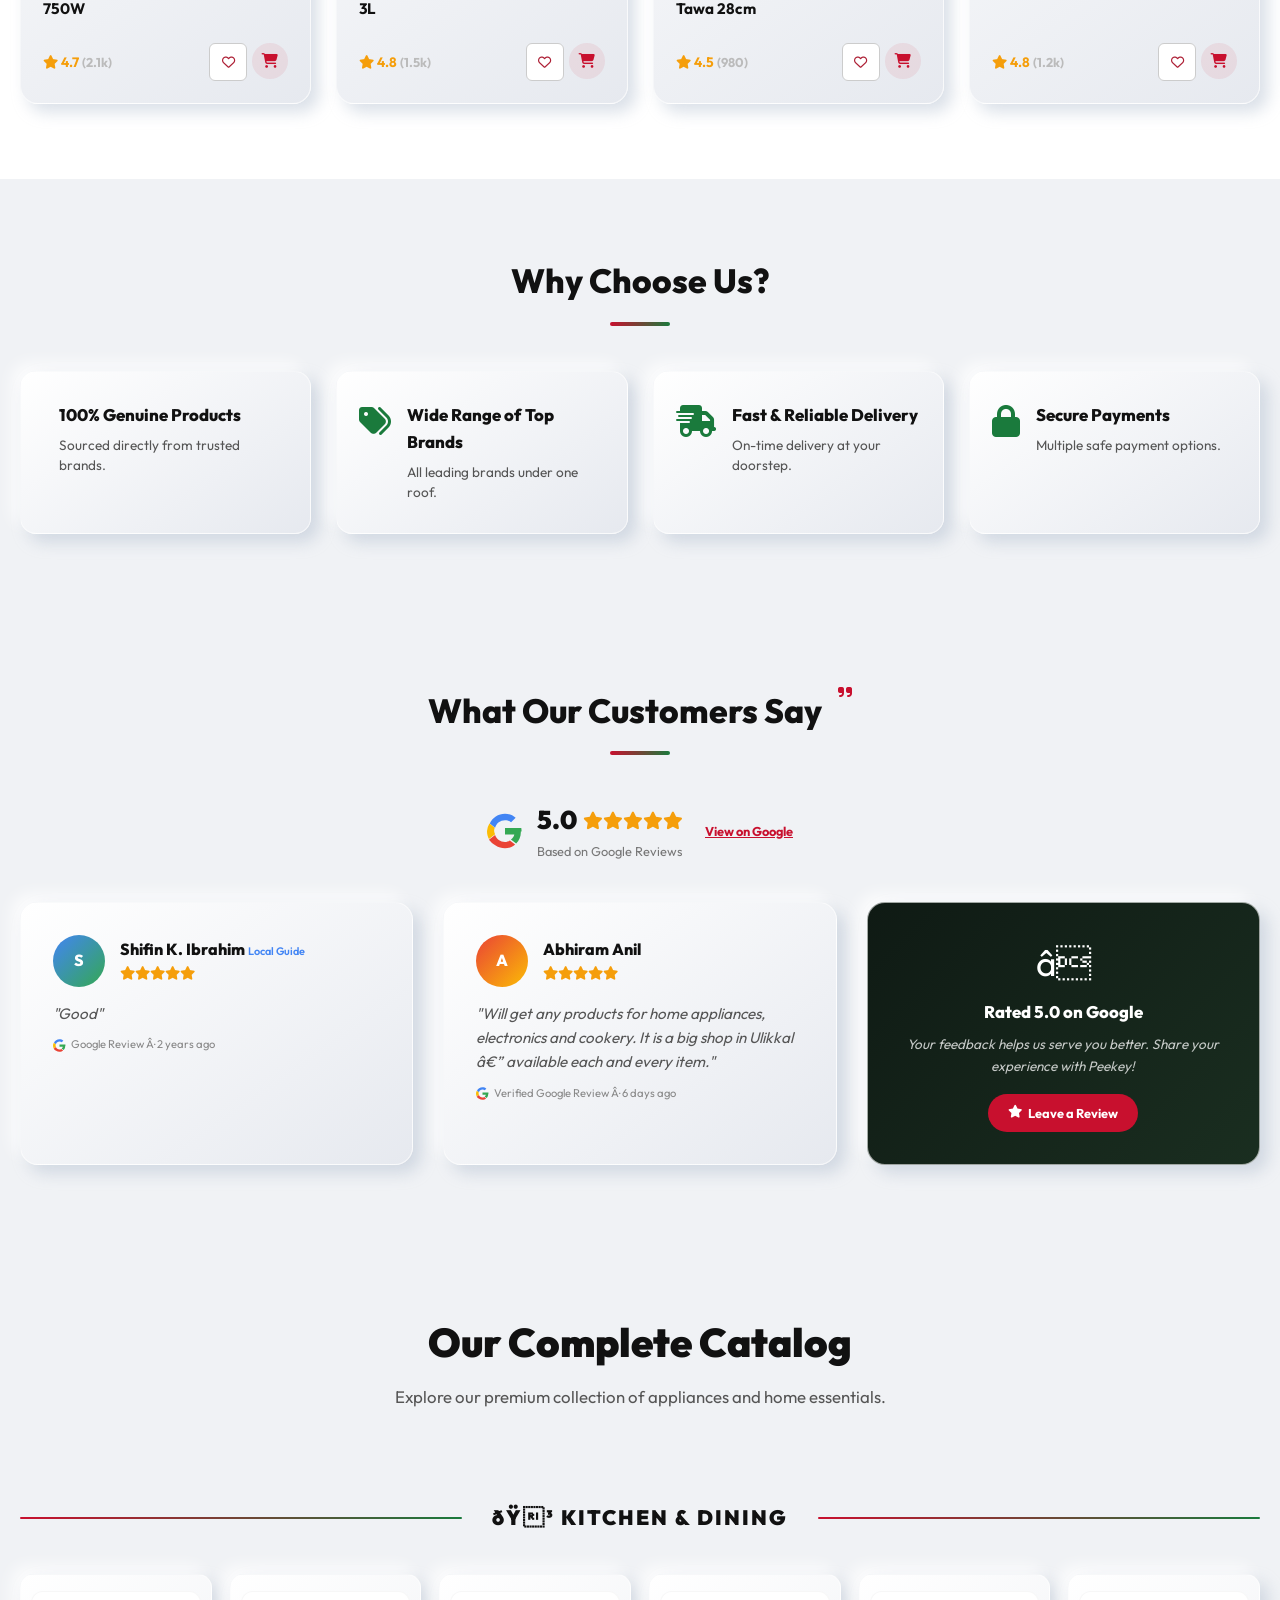
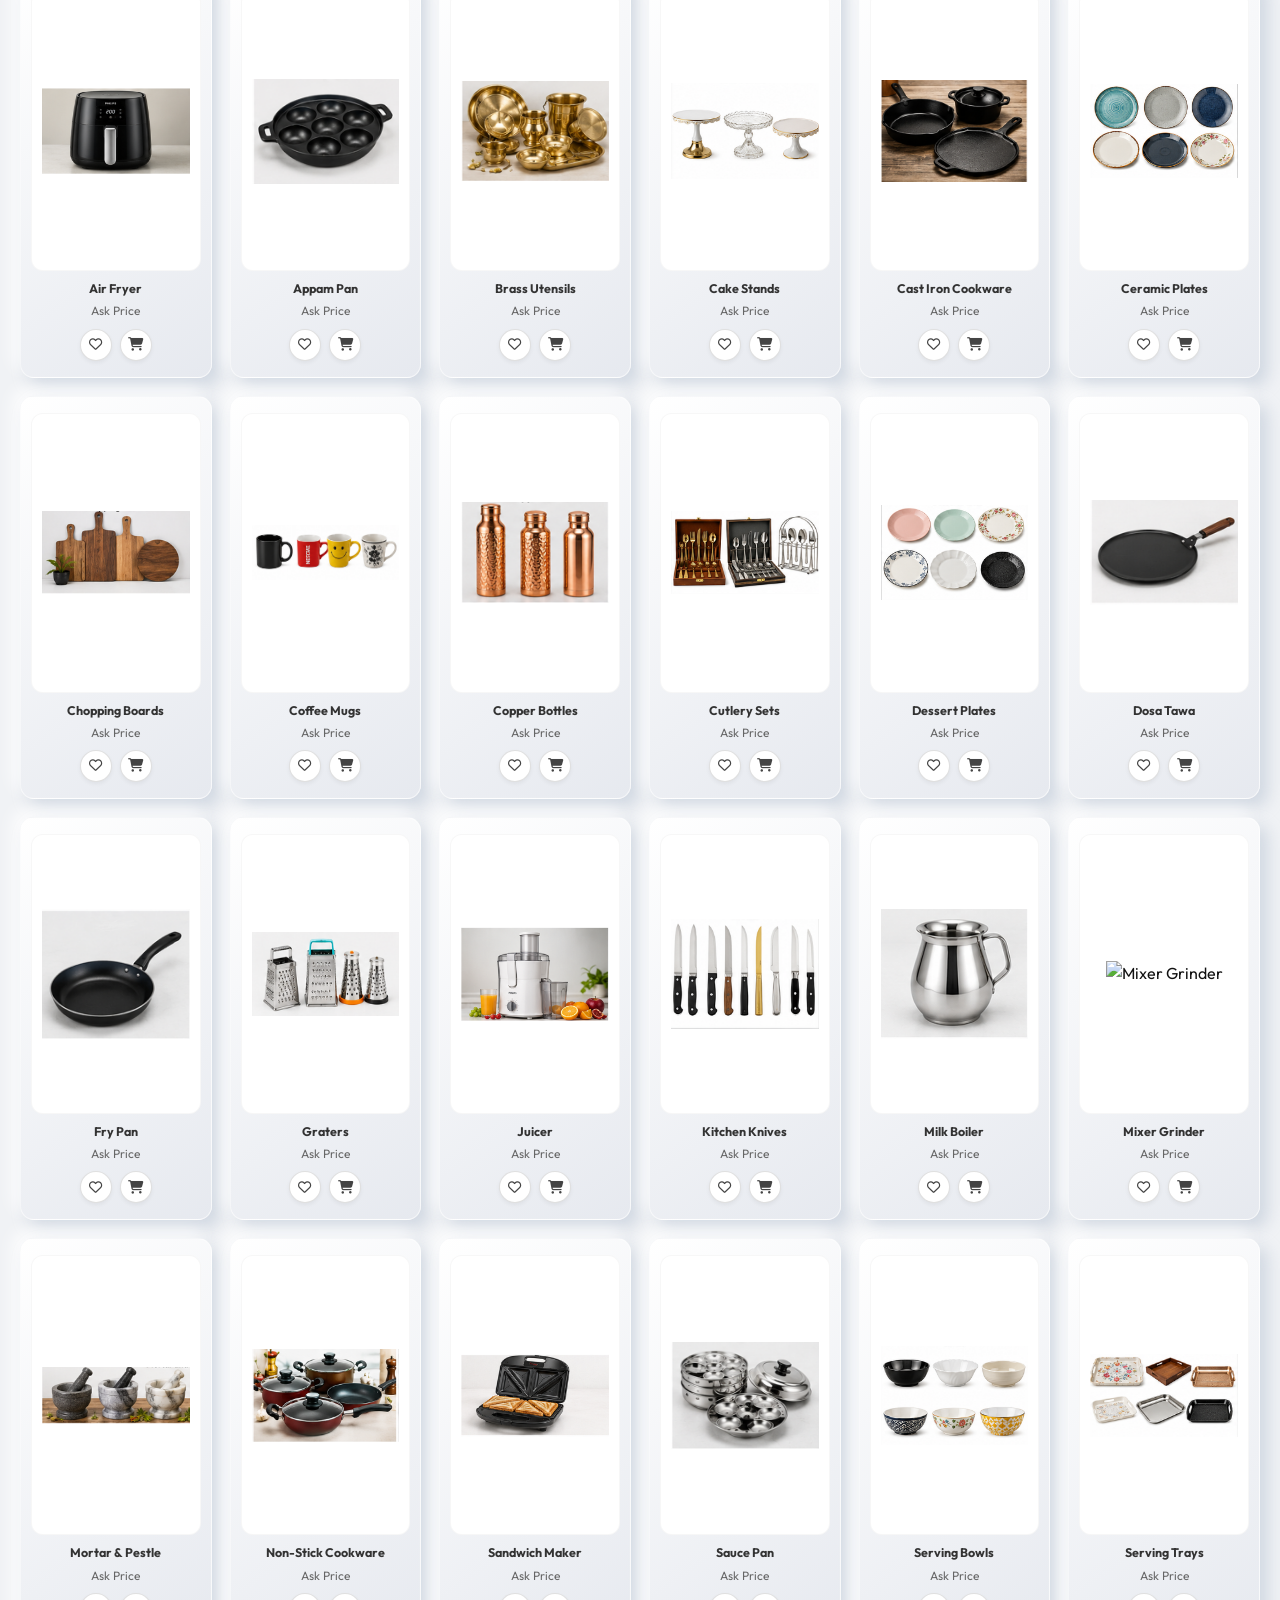
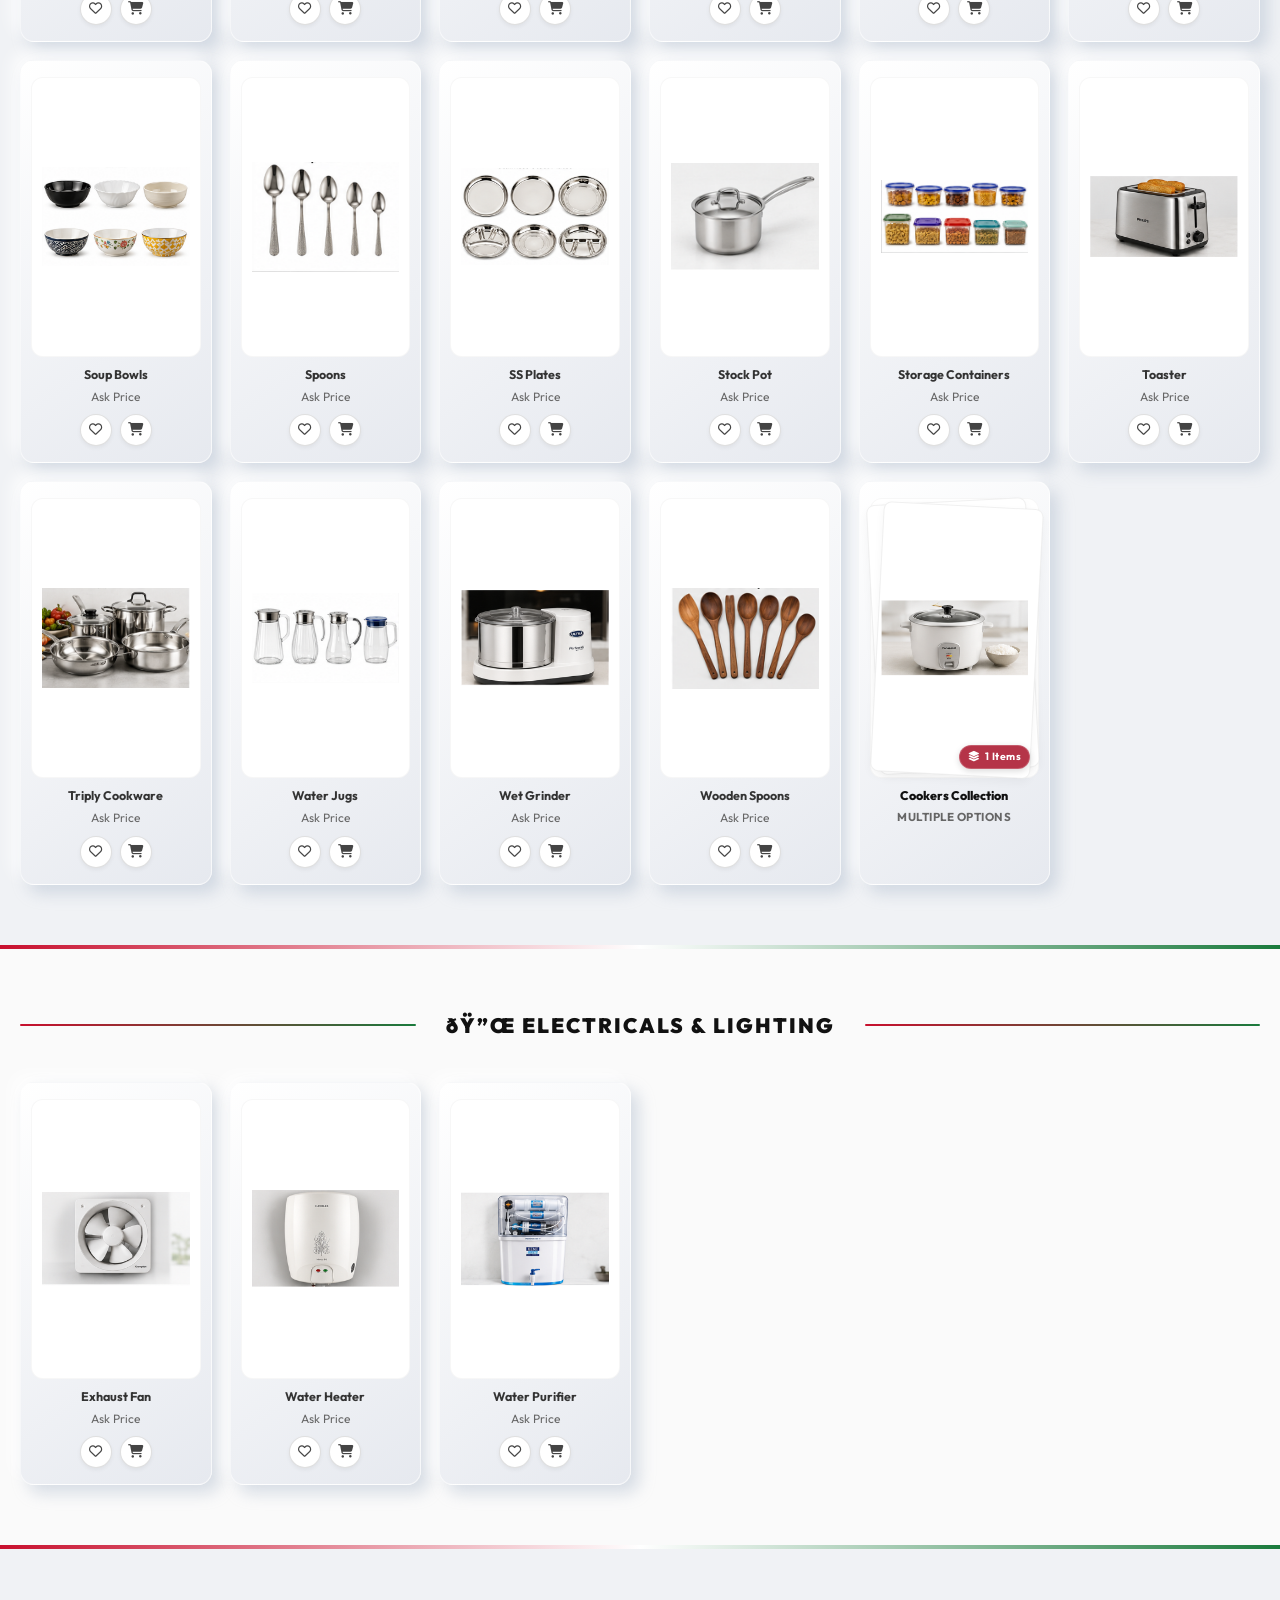
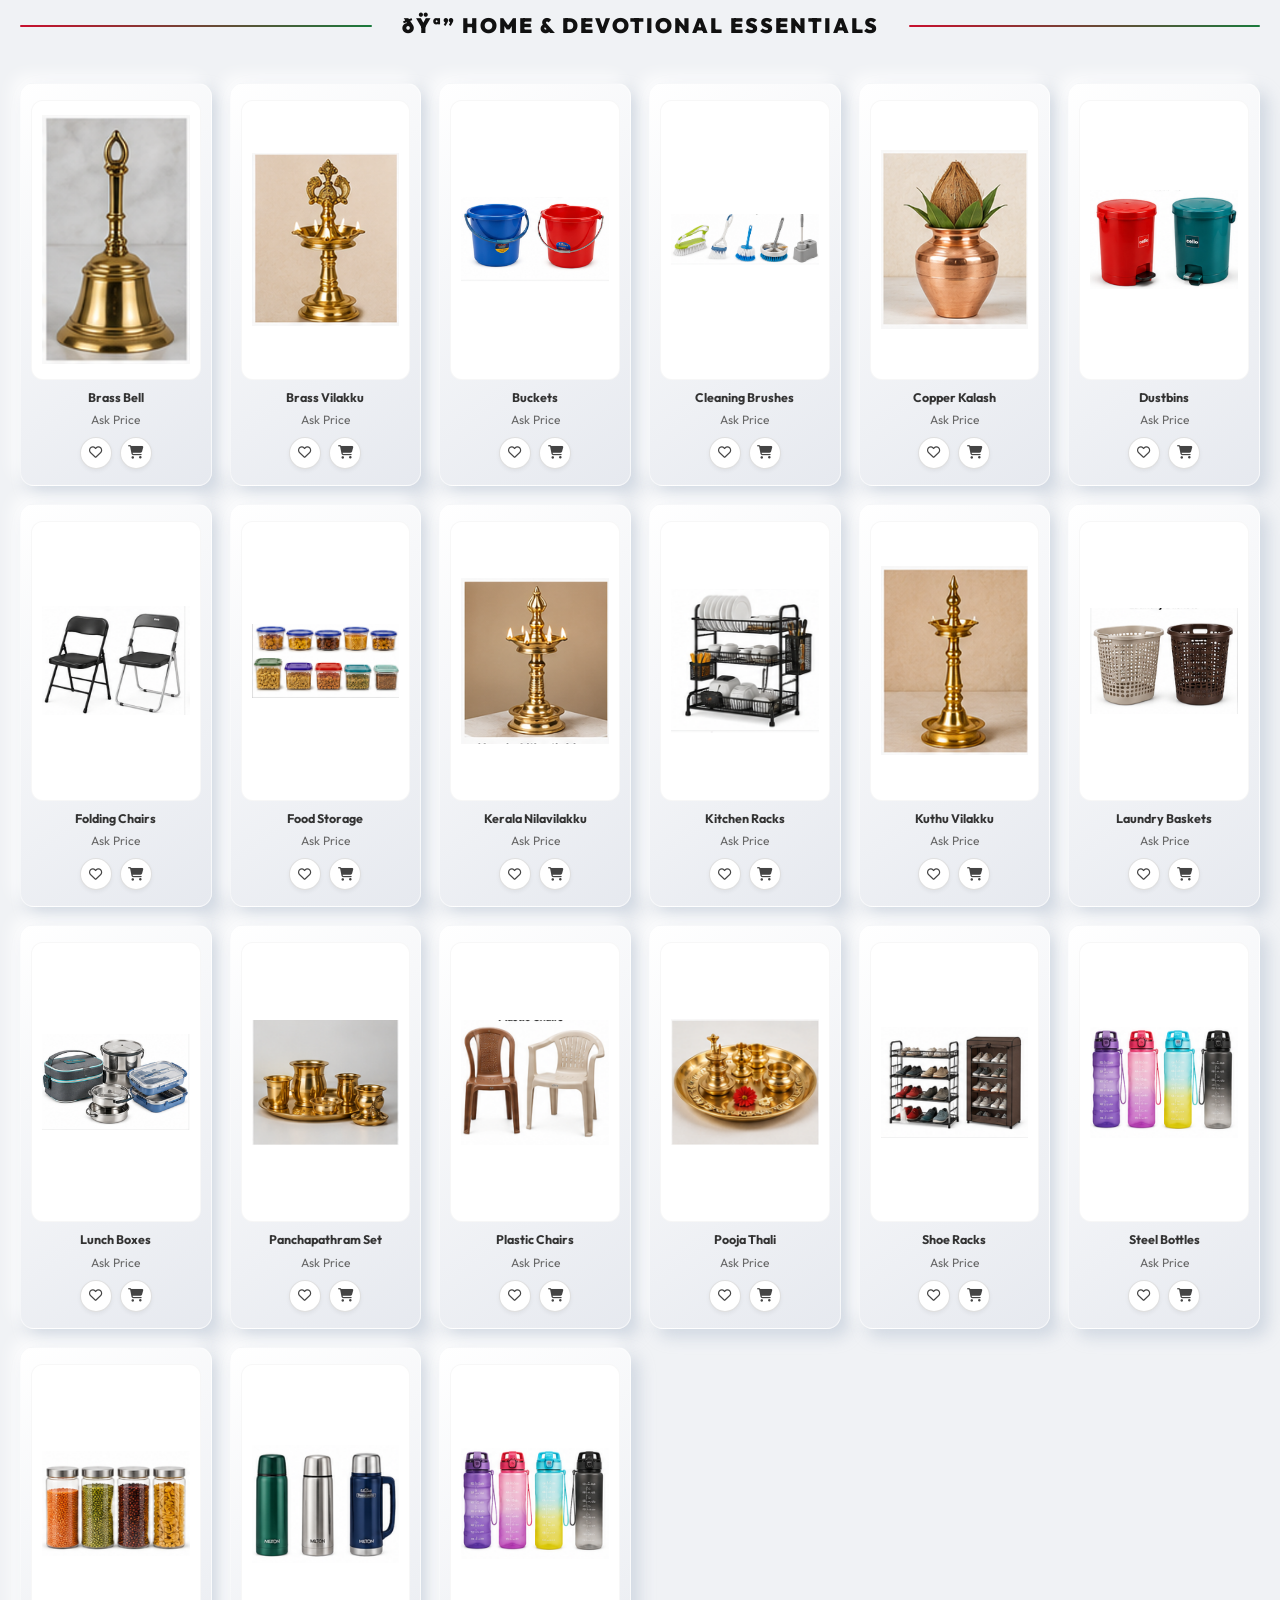
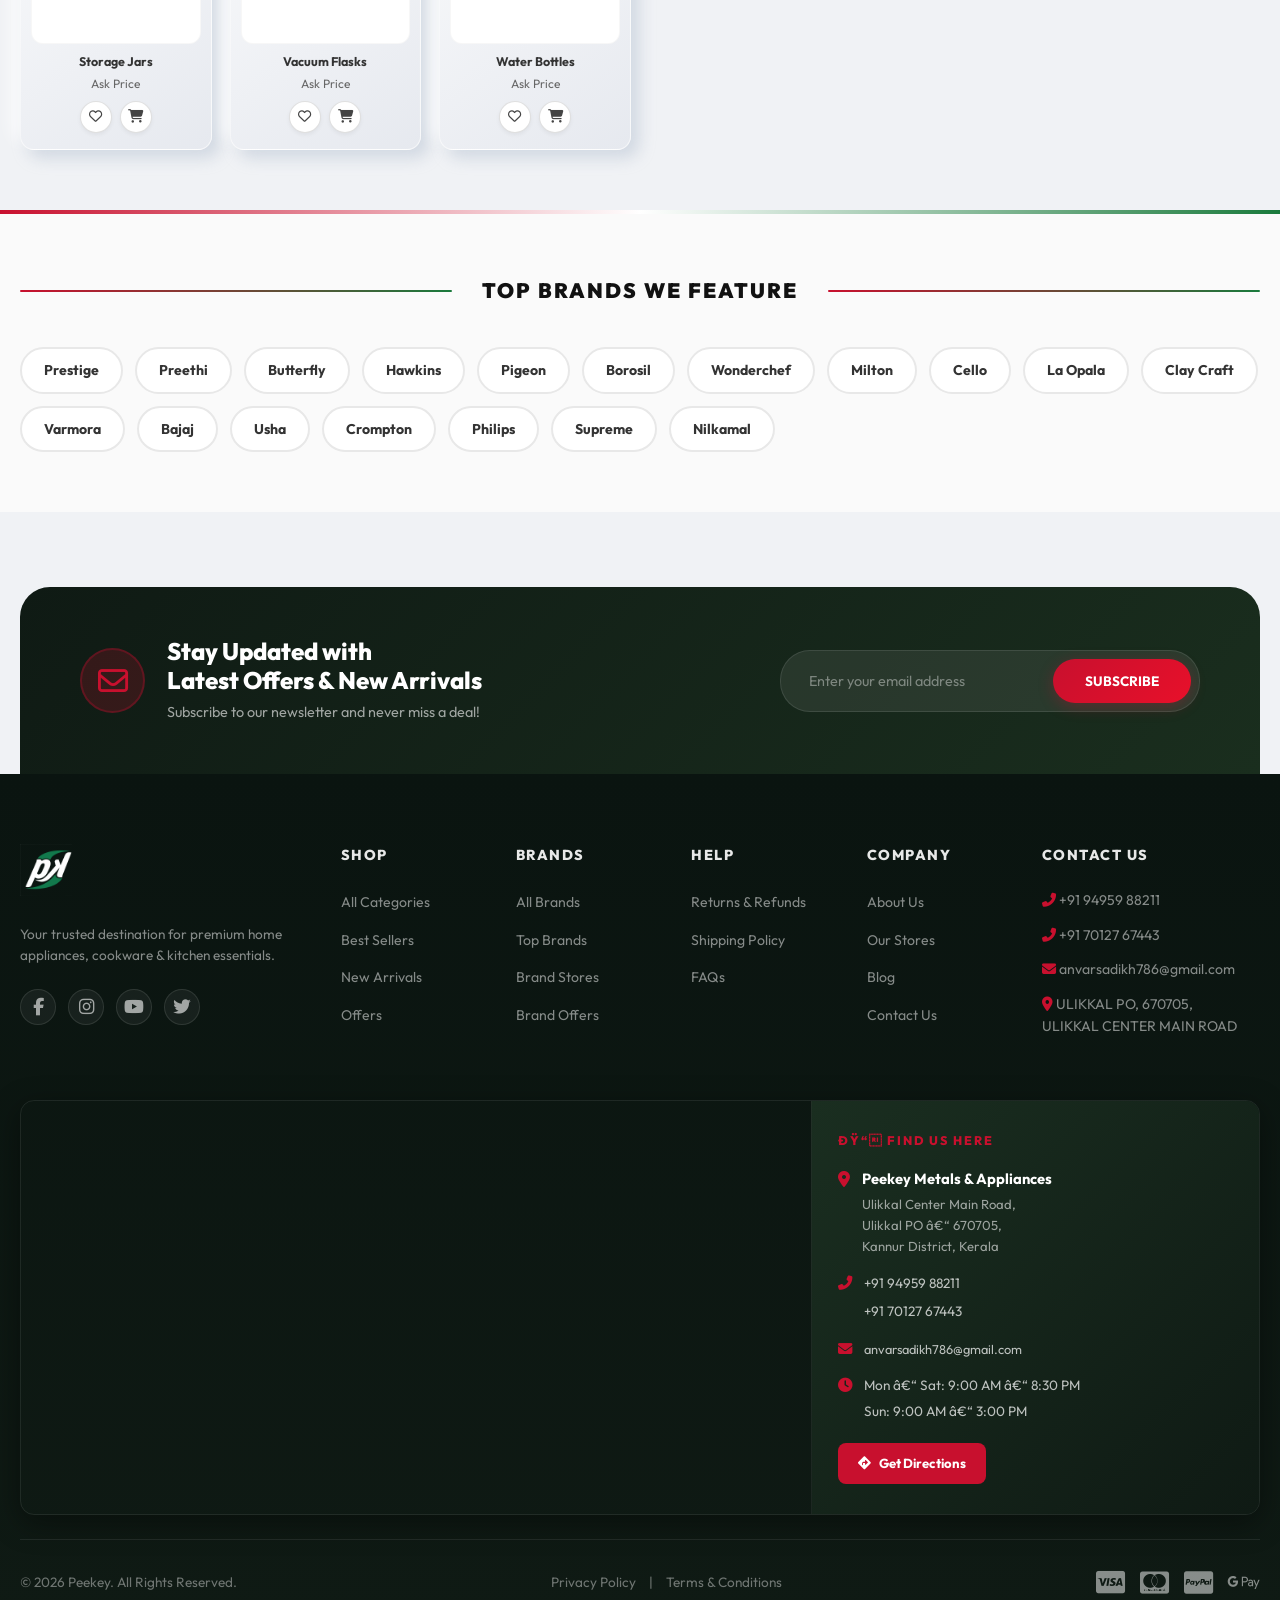
==== commit 5e2908e0: "update" ====
--- a/index.html
+++ b/index.html
@@ -1,4 +1,4 @@
-<!DOCTYPE html>
+﻿<!DOCTYPE html>
 <html lang="en">
 <head>
     <meta charset="UTF-8">
@@ -17,7 +17,7 @@
     <script src="https://www.gstatic.com/firebasejs/10.12.0/firebase-app-compat.js"></script>
     <script src="https://www.gstatic.com/firebasejs/10.12.0/firebase-auth-compat.js"></script>
     <script>
-    // ► PASTE YOUR FIREBASE CONFIG HERE (from Firebase Console → Project Settings)
+    // â–º PASTE YOUR FIREBASE CONFIG HERE (from Firebase Console â†’ Project Settings)
     const FIREBASE_CONFIG = {
       apiKey: "AIzaSyDORHIlkHTnmxTG6Pgc-tPNrzwOXvIFabs",
       authDomain: "peekey-store-ulikkal.firebaseapp.com",
@@ -78,7 +78,7 @@
       cursor: pointer;
     }
     .admin-mode-active .shelf-item::after {
-      content: '⚙️ Edit';
+      content: 'âš™ï¸ Edit';
       position: absolute;
       top: 6px;
       right: 6px;
@@ -263,7 +263,7 @@
     <!-- Preloader -->
     <div id="preloader">
         <div class="preloader-logo-wrap">
-            <img src="images/banner-nobg.png?v=5" alt="Peekey Logo" class="preloader-logo">
+            <img src="banner-nobg.png?v=5" alt="Peekey Logo" class="preloader-logo">
         </div>
     </div>
     <script>
@@ -320,7 +320,7 @@
                 <div id="page-cart-summary" style="display:none; border-top:1px solid #f1f5f9; padding-top:15px;">
                     <div style="display:flex; justify-content:space-between; align-items:center; font-size:1rem; font-weight:700; color:#1e293b; margin-bottom:15px;">
                         <span>Subtotal:</span>
-                        <span id="page-cart-total" style="color:var(--red); font-size:1.15rem;">₹0</span>
+                        <span id="page-cart-total" style="color:var(--red); font-size:1.15rem;">â‚¹0</span>
                     </div>
                     
                     <!-- Sleek Inline Checkout Form inside Sidebar -->
@@ -361,8 +361,8 @@
             </button>
 
             <a href="index.html" class="ts-logo">
-                <img src="images/logo.png" alt="Peekey Logo" class="header-logo-icon">
-                <img src="images/banner-nobg.png?v=5" alt="Peekey Banner" class="header-logo-banner">
+                <img src="logo.png" alt="Peekey Logo" class="header-logo-icon">
+                <img src="banner-nobg.png?v=5" alt="Peekey Banner" class="header-logo-banner">
             </a>
             
             <div class="ts-search">
@@ -475,7 +475,7 @@
             </div>
             <!-- RIGHT: White bg with product image -->
             <div class="hero-right">
-                <img src="images/hero_section.png" alt="Premium Kitchen Appliances" class="hero-main-img">
+                <img src="hero_section.png" alt="Premium Kitchen Appliances" class="hero-main-img">
             </div>
         </div>
         <!-- Floating Features -->
@@ -506,30 +506,30 @@
             
             <div class="brands-marquee-container">
                 <div class="brands-marquee">
-                    <img src="images/prestige.jpg" class="brand-logo-img">
-                    <img src="images/preethi.jpg" class="brand-logo-img">
-                    <img src="images/butterfly.jpg" class="brand-logo-img">
-                    <img src="images/hawakins.jpg" class="brand-logo-img">
-                    <img src="images/wonderchef.jpg" class="brand-logo-img">
-                    <img src="images/milton.jpg" class="brand-logo-img">
-                    <img src="images/cello.jpg" class="brand-logo-img">
-                    <img src="images/laopala.jpg" class="brand-logo-img">
-                    <img src="images/usha.jpg" class="brand-logo-img">
-                    <img src="images/crompton.jpg" class="brand-logo-img">
-                    <img src="images/philips.jpg" class="brand-logo-img">
+                    <img src="prestige.jpg" class="brand-logo-img">
+                    <img src="preethi.jpg" class="brand-logo-img">
+                    <img src="butterfly.jpg" class="brand-logo-img">
+                    <img src="hawakins.jpg" class="brand-logo-img">
+                    <img src="wonderchef.jpg" class="brand-logo-img">
+                    <img src="milton.jpg" class="brand-logo-img">
+                    <img src="cello.jpg" class="brand-logo-img">
+                    <img src="laopala.jpg" class="brand-logo-img">
+                    <img src="usha.jpg" class="brand-logo-img">
+                    <img src="crompton.jpg" class="brand-logo-img">
+                    <img src="philips.jpg" class="brand-logo-img">
                     
                     <!-- Duplicate for infinite scroll -->
-                    <img src="images/prestige.jpg" class="brand-logo-img">
-                    <img src="images/preethi.jpg" class="brand-logo-img">
-                    <img src="images/butterfly.jpg" class="brand-logo-img">
-                    <img src="images/hawakins.jpg" class="brand-logo-img">
-                    <img src="images/wonderchef.jpg" class="brand-logo-img">
-                    <img src="images/milton.jpg" class="brand-logo-img">
-                    <img src="images/cello.jpg" class="brand-logo-img">
-                    <img src="images/laopala.jpg" class="brand-logo-img">
-                    <img src="images/usha.jpg" class="brand-logo-img">
-                    <img src="images/crompton.jpg" class="brand-logo-img">
-                    <img src="images/philips.jpg" class="brand-logo-img">
+                    <img src="prestige.jpg" class="brand-logo-img">
+                    <img src="preethi.jpg" class="brand-logo-img">
+                    <img src="butterfly.jpg" class="brand-logo-img">
+                    <img src="hawakins.jpg" class="brand-logo-img">
+                    <img src="wonderchef.jpg" class="brand-logo-img">
+                    <img src="milton.jpg" class="brand-logo-img">
+                    <img src="cello.jpg" class="brand-logo-img">
+                    <img src="laopala.jpg" class="brand-logo-img">
+                    <img src="usha.jpg" class="brand-logo-img">
+                    <img src="crompton.jpg" class="brand-logo-img">
+                    <img src="philips.jpg" class="brand-logo-img">
                 </div>
             </div>
         </div>
@@ -549,7 +549,7 @@
                         <h3>Cookware</h3>
                         <span class="shop-now-text">SHOP NOW &rarr;</span>
                     </div>
-                    <img src="images/Non-Stick Cookware.png" alt="Cookware" class="cat-card-img">
+                    <img src="Non-Stick Cookware.png" alt="Cookware" class="cat-card-img">
                     <div class="cat-card-btn"><i class="fas fa-arrow-right"></i></div>
                 </a>
                 <a href="inventory.html?q=Home Essentials" class="cat-card-exact">
@@ -557,7 +557,7 @@
                         <h3>Home<br>Essentials</h3>
                         <span class="shop-now-text">SHOP NOW &rarr;</span>
                     </div>
-                    <img src="images/lunch box.png" alt="Home Essentials" class="cat-card-img">
+                    <img src="lunch box.png" alt="Home Essentials" class="cat-card-img">
                     <div class="cat-card-btn"><i class="fas fa-arrow-right"></i></div>
                 </a>
                 <a href="inventory.html?q=Mixer Grinder" class="cat-card-exact">
@@ -565,7 +565,7 @@
                         <h3>Mixer<br>Grinders</h3>
                         <span class="shop-now-text">SHOP NOW &rarr;</span>
                     </div>
-                    <img src="images/mixer grinder.png" alt="Mixer Grinder" class="cat-card-img">
+                    <img src="mixer grinder.png" alt="Mixer Grinder" class="cat-card-img">
                     <div class="cat-card-btn"><i class="fas fa-arrow-right"></i></div>
                 </a>
                 <a href="inventory.html?collection=cookers" class="cat-card-exact">
@@ -573,7 +573,7 @@
                         <h3>Pressure<br>Cookers</h3>
                         <span class="shop-now-text">SHOP NOW &rarr;</span>
                     </div>
-                    <img src="images/Pressure Cooker.png" alt="Pressure Cookers" class="cat-card-img">
+                    <img src="Pressure Cooker.png" alt="Pressure Cookers" class="cat-card-img">
                     <div class="cat-card-btn"><i class="fas fa-arrow-right"></i></div>
                 </a>
                 <a href="inventory.html?q=Small Appliances" class="cat-card-exact">
@@ -581,7 +581,7 @@
                         <h3>Small<br>Appliances</h3>
                         <span class="shop-now-text">SHOP NOW &rarr;</span>
                     </div>
-                    <img src="images/Air Fryer.png" alt="Small Appliances" class="cat-card-img">
+                    <img src="Air Fryer.png" alt="Small Appliances" class="cat-card-img">
                     <div class="cat-card-btn"><i class="fas fa-arrow-right"></i></div>
                 </a>
                 <a href="inventory.html?q=Storage" class="cat-card-exact">
@@ -589,7 +589,7 @@
                         <h3>Storage<br>Solutions</h3>
                         <span class="shop-now-text">SHOP NOW &rarr;</span>
                     </div>
-                    <img src="images/Storage Containers.png" alt="Storage Solutions" class="cat-card-img">
+                    <img src="Storage Containers.png" alt="Storage Solutions" class="cat-card-img">
                     <div class="cat-card-btn"><i class="fas fa-arrow-right"></i></div>
                 </a>
             </div>
@@ -601,7 +601,7 @@
         <div class="container">
             <div class="promo-banner-exact" id="offers">
                 <div class="promo-left">
-                    <img src="images/hero_section.png" alt="Promo" style="width: 100%; height: 100%; object-fit: cover;">
+                    <img src="hero_section.png" alt="Promo" style="width: 100%; height: 100%; object-fit: cover;">
                 </div>
                 <div class="promo-right">
                     <div class="promo-tag"><i class="fas fa-bolt"></i> Limited Time Offer</div>
@@ -626,7 +626,7 @@
                 <!-- Product 1 -->
                 <div class="product-card-exact" data-category="Home Appliances">
                     <div class="product-img-box">
-                        <img src="images/mixer grinder.png" alt="Product">
+                        <img src="mixer grinder.png" alt="Product">
                     </div>
                     <div class="product-info-box">
                         <h4 class="product-title-exact">Preethi Zodiac Mixer Grinder 750W</h4>
@@ -644,7 +644,7 @@
                 <!-- Product 2 -->
                 <div class="product-card-exact" data-category="Kitchenware">
                     <div class="product-img-box">
-                        <img src="images/Pressure Cooker.png" alt="Product">
+                        <img src="Pressure Cooker.png" alt="Product">
                     </div>
                     <div class="product-info-box">
                         <h4 class="product-title-exact">Hawkins Contura Pressure Cooker 3L</h4>
@@ -662,7 +662,7 @@
                 <!-- Product 3 -->
                 <div class="product-card-exact" data-category="Kitchenware">
                     <div class="product-img-box">
-                        <img src="images/Dosa Tawa.png" alt="Product">
+                        <img src="Dosa Tawa.png" alt="Product">
                     </div>
                     <div class="product-info-box">
                         <h4 class="product-title-exact">Prestige Omega Deluxe Granite Tawa 28cm</h4>
@@ -680,7 +680,7 @@
                 <!-- Product 4 -->
                 <div class="product-card-exact" data-category="Home Appliances">
                     <div class="product-img-box">
-                        <img src="images/Air Fryer.png" alt="Product">
+                        <img src="Air Fryer.png" alt="Product">
                     </div>
                     <div class="product-info-box">
                         <h4 class="product-title-exact">Philips HD9252/90 Air Fryer</h4>
@@ -769,7 +769,7 @@
                     <p>"Good"</p>
                     <div style="display:flex;align-items:center;gap:5px;margin-top:10px;">
                         <svg xmlns="http://www.w3.org/2000/svg" viewBox="0 0 48 48" width="13" height="13"><path fill="#4285F4" d="M24 9.5c3.1 0 5.9 1.1 8.1 2.9l6.1-6.1C34.5 2.8 29.5 1 24 1 14.9 1 7.2 6.4 3.7 14.1l7.1 5.5C12.5 13.3 17.8 9.5 24 9.5z"/><path fill="#34A853" d="M46.1 24.5c0-1.6-.1-3.1-.4-4.5H24v8.5h12.4c-.5 2.8-2.1 5.1-4.5 6.7l7 5.4c4.1-3.8 6.5-9.3 6.2-16.1z"/><path fill="#FBBC05" d="M10.8 28.4A14.3 14.3 0 0 1 9.5 24c0-1.5.3-3 .8-4.4l-7.1-5.5A23.9 23.9 0 0 0 0 24c0 3.9.9 7.5 2.6 10.8l8.2-6.4z"/><path fill="#EA4335" d="M24 47c5.5 0 10.1-1.8 13.5-4.9l-7-5.4c-1.9 1.3-4.3 2-6.5 2-6.2 0-11.5-3.8-13.2-9.3l-8.2 6.4C7.2 41.6 14.9 47 24 47z"/></svg>
-                        <span style="font-size:0.7rem;color:#888;">Google Review · 2 years ago</span>
+                        <span style="font-size:0.7rem;color:#888;">Google Review Â· 2 years ago</span>
                     </div>
                 </div>
 
@@ -782,16 +782,16 @@
                             <div class="stars"><i class="fas fa-star"></i><i class="fas fa-star"></i><i class="fas fa-star"></i><i class="fas fa-star"></i><i class="fas fa-star"></i></div>
                         </div>
                     </div>
-                    <p>"Will get any products for home appliances, electronics and cookery. It is a big shop in Ulikkal — available each and every item."</p>
+                    <p>"Will get any products for home appliances, electronics and cookery. It is a big shop in Ulikkal â€” available each and every item."</p>
                     <div style="display:flex;align-items:center;gap:5px;margin-top:10px;">
                         <svg xmlns="http://www.w3.org/2000/svg" viewBox="0 0 48 48" width="13" height="13"><path fill="#4285F4" d="M24 9.5c3.1 0 5.9 1.1 8.1 2.9l6.1-6.1C34.5 2.8 29.5 1 24 1 14.9 1 7.2 6.4 3.7 14.1l7.1 5.5C12.5 13.3 17.8 9.5 24 9.5z"/><path fill="#34A853" d="M46.1 24.5c0-1.6-.1-3.1-.4-4.5H24v8.5h12.4c-.5 2.8-2.1 5.1-4.5 6.7l7 5.4c4.1-3.8 6.5-9.3 6.2-16.1z"/><path fill="#FBBC05" d="M10.8 28.4A14.3 14.3 0 0 1 9.5 24c0-1.5.3-3 .8-4.4l-7.1-5.5A23.9 23.9 0 0 0 0 24c0 3.9.9 7.5 2.6 10.8l8.2-6.4z"/><path fill="#EA4335" d="M24 47c5.5 0 10.1-1.8 13.5-4.9l-7-5.4c-1.9 1.3-4.3 2-6.5 2-6.2 0-11.5-3.8-13.2-9.3l-8.2 6.4C7.2 41.6 14.9 47 24 47z"/></svg>
-                        <span style="font-size:0.7rem;color:#888;">Verified Google Review · 6 days ago</span>
+                        <span style="font-size:0.7rem;color:#888;">Verified Google Review Â· 6 days ago</span>
                     </div>
                 </div>
 
                 <!-- Google CTA card -->
                 <div class="test-card-exact" style="background:linear-gradient(135deg,#0f1a14,#1a2e20);color:#fff;justify-content:center;align-items:center;display:flex;flex-direction:column;text-align:center;">
-                    <div style="font-size:2.2rem;margin-bottom:8px;">⭐</div>
+                    <div style="font-size:2.2rem;margin-bottom:8px;">â­</div>
                     <h4 style="color:#fff;font-size:1.05rem;font-weight:800;margin-bottom:8px;">Rated 5.0 on Google</h4>
                     <p style="color:rgba(255,255,255,0.75);font-size:0.85rem;margin-bottom:16px;">Your feedback helps us serve you better. Share your experience with Peekey!</p>
                     <a href="https://www.google.com/search?q=peekay+metals+ulikkal" target="_blank" style="display:inline-flex;align-items:center;gap:6px;background:var(--red);color:#fff;padding:9px 20px;border-radius:20px;font-size:0.8rem;font-weight:700;text-decoration:none;transition:0.3s;" onmouseover="this.style.background='#a00d24'" onmouseout="this.style.background='var(--red)'">
@@ -873,7 +873,7 @@
 
     <section class="inventory-section section-padding">
         <div class="container">
-            <div class="section-title-new"><div class="line"></div><h2>🍳 KITCHEN &amp; DINING</h2><div class="line"></div></div>
+            <div class="section-title-new"><div class="line"></div><h2>ðŸ³ KITCHEN &amp; DINING</h2><div class="line"></div></div>
             <div class="shelf-container" id="shelf-kitchen"></div>
         </div>
     </section>
@@ -882,7 +882,7 @@
 
     <section class="inventory-section section-padding" style="background:#fafafa;">
         <div class="container">
-            <div class="section-title-new"><div class="line"></div><h2>🔌 ELECTRICALS &amp; LIGHTING</h2><div class="line"></div></div>
+            <div class="section-title-new"><div class="line"></div><h2>ðŸ”Œ ELECTRICALS &amp; LIGHTING</h2><div class="line"></div></div>
             <div class="shelf-container" id="shelf-electrical"></div>
         </div>
     </section>
@@ -891,7 +891,7 @@
 
     <section class="inventory-section section-padding">
         <div class="container">
-            <div class="section-title-new"><div class="line"></div><h2>🪔 HOME &amp; DEVOTIONAL ESSENTIALS</h2><div class="line"></div></div>
+            <div class="section-title-new"><div class="line"></div><h2>ðŸª” HOME &amp; DEVOTIONAL ESSENTIALS</h2><div class="line"></div></div>
             <div class="shelf-container" id="shelf-home"></div>
         </div>
     </section>
@@ -940,7 +940,7 @@
         <div class="container">
             <div class="footer-grid-exact">
                 <div class="footer-col-exact brand">
-                    <img src="images/logo.png" alt="Logo">
+                    <img src="logo.png" alt="Logo">
                     <p>Your trusted destination for premium home appliances, cookware & kitchen essentials.</p>
                     <div class="social-icons">
                         <a href="#"><i class="fab fa-facebook-f"></i></a>
@@ -1017,12 +1017,12 @@
                 </div>
                 <!-- Location Info Panel -->
                 <div style="flex: 1; min-width: 240px; background: linear-gradient(135deg, #1a2e20, #0f1a14); padding: 30px 26px; display: flex; flex-direction: column; justify-content: center; gap: 16px; border-left: 1px solid rgba(255,255,255,0.06);">
-                    <h4 style="color: var(--red); font-size: 0.78rem; font-weight: 800; text-transform: uppercase; letter-spacing: 2px; margin: 0;">📍 Find Us Here</h4>
+                    <h4 style="color: var(--red); font-size: 0.78rem; font-weight: 800; text-transform: uppercase; letter-spacing: 2px; margin: 0;">ðŸ“ Find Us Here</h4>
                     <div style="display: flex; gap: 12px; align-items: flex-start;">
                         <i class="fas fa-map-marker-alt" style="color: var(--red); margin-top: 4px; flex-shrink: 0; font-size: 1rem;"></i>
                         <div>
                             <p style="color: #fff; font-weight: 700; font-size: 0.92rem; margin: 0 0 4px; font-family: 'Outfit', sans-serif;">Peekey Metals &amp; Appliances</p>
-                            <p style="color: rgba(255,255,255,0.58); font-size: 0.82rem; margin: 0; line-height: 1.6; font-family: 'Outfit', sans-serif;">Ulikkal Center Main Road,<br>Ulikkal PO – 670705,<br>Kannur District, Kerala</p>
+                            <p style="color: rgba(255,255,255,0.58); font-size: 0.82rem; margin: 0; line-height: 1.6; font-family: 'Outfit', sans-serif;">Ulikkal Center Main Road,<br>Ulikkal PO â€“ 670705,<br>Kannur District, Kerala</p>
                         </div>
                     </div>
                     <div style="display: flex; gap: 12px; align-items: flex-start;">
@@ -1039,8 +1039,8 @@
                     <div style="display: flex; gap: 12px; align-items: flex-start;">
                         <i class="fas fa-clock" style="color: var(--red); flex-shrink: 0; font-size: 0.9rem; margin-top: 3px;"></i>
                         <div>
-                            <p style="color: rgba(255,255,255,0.72); font-size: 0.85rem; margin: 0 0 4px; font-family: 'Outfit', sans-serif;">Mon – Sat: 9:00 AM – 8:30 PM</p>
-                            <p style="color: rgba(255,255,255,0.72); font-size: 0.85rem; margin: 0; font-family: 'Outfit', sans-serif;">Sun: 9:00 AM – 3:00 PM</p>
+                            <p style="color: rgba(255,255,255,0.72); font-size: 0.85rem; margin: 0 0 4px; font-family: 'Outfit', sans-serif;">Mon â€“ Sat: 9:00 AM â€“ 8:30 PM</p>
+                            <p style="color: rgba(255,255,255,0.72); font-size: 0.85rem; margin: 0; font-family: 'Outfit', sans-serif;">Sun: 9:00 AM â€“ 3:00 PM</p>
                         </div>
                     </div>
                     <a href="https://maps.app.goo.gl/anzAXeuXoRe4LNdaA" target="_blank"
@@ -1081,75 +1081,75 @@
       const DEFAULT_PRODUCTS = [
         // Home Appliances
         { id: "def-mixer", name: "Mixer Grinder", category: "Home Appliances", url: "Mixer Grinder.png", price: "", at: 1718360000000 },
-        { id: "def-wet", name: "Wet Grinder", category: "Home Appliances", url: "images/Wet Grinder.png", price: "", at: 1718360000000 },
-        { id: "def-juicer", name: "Juicer", category: "Home Appliances", url: "images/Juicer.png", price: "", at: 1718360000000 },
-        { id: "def-rice", name: "Rice Cooker", category: "Home Appliances", url: "images/Rice Cooker.png", price: "", at: 1718360000000 },
-        { id: "def-air", name: "Air Fryer", category: "Home Appliances", url: "images/Air Fryer.png", price: "", at: 1718360000000 },
-        { id: "def-toaster", name: "Toaster", category: "Home Appliances", url: "images/Toaster.png", price: "", at: 1718360000000 },
-        { id: "def-sandwich", name: "Sandwich Maker", category: "Home Appliances", url: "images/Sandwich Maker.png", price: "", at: 1718360000000 },
-        { id: "def-heater", name: "Water Heater", category: "Home Appliances", url: "images/Water Heater.png", price: "", at: 1718360000000 },
-        { id: "def-fan", name: "Exhaust Fan", category: "Home Appliances", url: "images/Exhaust Fan.png", price: "", at: 1718360000000 },
-        { id: "def-purifier", name: "Water Purifier", category: "Home Appliances", url: "images/Water Purifier.png", price: "", at: 1718360000000 },
+        { id: "def-wet", name: "Wet Grinder", category: "Home Appliances", url: "Wet Grinder.png", price: "", at: 1718360000000 },
+        { id: "def-juicer", name: "Juicer", category: "Home Appliances", url: "Juicer.png", price: "", at: 1718360000000 },
+        { id: "def-rice", name: "Rice Cooker", category: "Home Appliances", url: "Rice Cooker.png", price: "", at: 1718360000000 },
+        { id: "def-air", name: "Air Fryer", category: "Home Appliances", url: "Air Fryer.png", price: "", at: 1718360000000 },
+        { id: "def-toaster", name: "Toaster", category: "Home Appliances", url: "Toaster.png", price: "", at: 1718360000000 },
+        { id: "def-sandwich", name: "Sandwich Maker", category: "Home Appliances", url: "Sandwich Maker.png", price: "", at: 1718360000000 },
+        { id: "def-heater", name: "Water Heater", category: "Home Appliances", url: "Water Heater.png", price: "", at: 1718360000000 },
+        { id: "def-fan", name: "Exhaust Fan", category: "Home Appliances", url: "Exhaust Fan.png", price: "", at: 1718360000000 },
+        { id: "def-purifier", name: "Water Purifier", category: "Home Appliances", url: "Water Purifier.png", price: "", at: 1718360000000 },
 
         // Kitchenware
-        { id: "def-triply", name: "Triply Cookware", category: "Kitchenware", url: "images/Triply Cookware.png", price: "", at: 1718360000000 },
-        { id: "def-cast", name: "Cast Iron Cookware", category: "Kitchenware", url: "images/Cast Iron Cookware.png", price: "", at: 1718360000000 },
-        { id: "def-nonstick", name: "Non-Stick Cookware", category: "Kitchenware", url: "images/Non-Stick Cookware.png", price: "", at: 1718360000000 },
-        { id: "def-fry", name: "Fry Pan", category: "Kitchenware", url: "images/Fry Pan.png", price: "", at: 1718360000000 },
-        { id: "def-tawa", name: "Dosa Tawa", category: "Kitchenware", url: "images/Dosa Tawa.png", price: "", at: 1718360000000 },
-        { id: "def-appam", name: "Appam Pan", category: "Kitchenware", url: "images/Appam Pan.png", price: "", at: 1718360000000 },
-        { id: "def-sauce", name: "Sauce Pan", category: "Kitchenware", url: "images/Sauce Pan.png", price: "", at: 1718360000000 },
-        { id: "def-stock", name: "Stock Pot", category: "Kitchenware", url: "images/Stock Pot.png", price: "", at: 1718360000000 },
-        { id: "def-boiler", name: "Milk Boiler", category: "Kitchenware", url: "images/Milk Boiler.png", price: "", at: 1718360000000 },
-        { id: "def-copper", name: "Copper Bottles", category: "Kitchenware", url: "images/brass bottle.png", price: "", at: 1718360000000 },
-        { id: "def-brass", name: "Brass Utensils", category: "Kitchenware", url: "images/Brass Utensils.png", price: "", at: 1718360000000 },
-        { id: "def-wooden", name: "Wooden Spoons", category: "Kitchenware", url: "images/Wooden Spoon.png", price: "", at: 1718360000000 },
-        { id: "def-chop", name: "Chopping Boards", category: "Kitchenware", url: "images/Chopping Boards.png", price: "", at: 1718360000000 },
-        { id: "def-knives", name: "Kitchen Knives", category: "Kitchenware", url: "images/Kitchen images/Knives.png", price: "", at: 1718360000000 },
-        { id: "def-graters", name: "Graters", category: "Kitchenware", url: "images/Graters.png", price: "", at: 1718360000000 },
-        { id: "def-mortar", name: "Mortar & Pestle", category: "Kitchenware", url: "images/Mortar and Pestle.png", price: "", at: 1718360000000 },
+        { id: "def-triply", name: "Triply Cookware", category: "Kitchenware", url: "Triply Cookware.png", price: "", at: 1718360000000 },
+        { id: "def-cast", name: "Cast Iron Cookware", category: "Kitchenware", url: "Cast Iron Cookware.png", price: "", at: 1718360000000 },
+        { id: "def-nonstick", name: "Non-Stick Cookware", category: "Kitchenware", url: "Non-Stick Cookware.png", price: "", at: 1718360000000 },
+        { id: "def-fry", name: "Fry Pan", category: "Kitchenware", url: "Fry Pan.png", price: "", at: 1718360000000 },
+        { id: "def-tawa", name: "Dosa Tawa", category: "Kitchenware", url: "Dosa Tawa.png", price: "", at: 1718360000000 },
+        { id: "def-appam", name: "Appam Pan", category: "Kitchenware", url: "Appam Pan.png", price: "", at: 1718360000000 },
+        { id: "def-sauce", name: "Sauce Pan", category: "Kitchenware", url: "Sauce Pan.png", price: "", at: 1718360000000 },
+        { id: "def-stock", name: "Stock Pot", category: "Kitchenware", url: "Stock Pot.png", price: "", at: 1718360000000 },
+        { id: "def-boiler", name: "Milk Boiler", category: "Kitchenware", url: "Milk Boiler.png", price: "", at: 1718360000000 },
+        { id: "def-copper", name: "Copper Bottles", category: "Kitchenware", url: "brass bottle.png", price: "", at: 1718360000000 },
+        { id: "def-brass", name: "Brass Utensils", category: "Kitchenware", url: "Brass Utensils.png", price: "", at: 1718360000000 },
+        { id: "def-wooden", name: "Wooden Spoons", category: "Kitchenware", url: "Wooden Spoon.png", price: "", at: 1718360000000 },
+        { id: "def-chop", name: "Chopping Boards", category: "Kitchenware", url: "Chopping Boards.png", price: "", at: 1718360000000 },
+        { id: "def-knives", name: "Kitchen Knives", category: "Kitchenware", url: "Knives.png", price: "", at: 1718360000000 },
+        { id: "def-graters", name: "Graters", category: "Kitchenware", url: "Graters.png", price: "", at: 1718360000000 },
+        { id: "def-mortar", name: "Mortar & Pestle", category: "Kitchenware", url: "Mortar and Pestle.png", price: "", at: 1718360000000 },
 
         // Crockery & Dining
-        { id: "def-cplates", name: "Ceramic Plates", category: "Crockery & Dining", url: "images/Ceramic Plates.png", price: "", at: 1718360000000 },
-        { id: "def-ssplates", name: "SS Plates", category: "Crockery & Dining", url: "images/Stainless Steel Plates.png", price: "", at: 1718360000000 },
-        { id: "def-sbowls", name: "Soup Bowls", category: "Crockery & Dining", url: "Soup images/Bowls.png", price: "", at: 1718360000000 },
-        { id: "def-svbowls", name: "Serving Bowls", category: "Crockery & Dining", url: "Serving images/Bowls.png", price: "", at: 1718360000000 },
-        { id: "def-mugs", name: "Coffee Mugs", category: "Crockery & Dining", url: "images/Coffee images/Mugs.png", price: "", at: 1718360000000 },
-        { id: "def-jugs", name: "Water Jugs", category: "Crockery & Dining", url: "images/Water Jugs.png", price: "", at: 1718360000000 },
-        { id: "def-trays", name: "Serving Trays", category: "Crockery & Dining", url: "images/Serving Trays.png", price: "", at: 1718360000000 },
-        { id: "def-cutlery", name: "Cutlery Sets", category: "Crockery & Dining", url: "images/Cutlery Sets.png", price: "", at: 1718360000000 },
-        { id: "def-spoons", name: "Spoons", category: "Crockery & Dining", url: "images/Spoons.png", price: "", at: 1718360000000 },
-        { id: "def-stands", name: "Cake Stands", category: "Crockery & Dining", url: "images/Cake Stands.png", price: "", at: 1718360000000 },
-        { id: "def-dplates", name: "Dessert Plates", category: "Crockery & Dining", url: "images/Dessert Plates.png", price: "", at: 1718360000000 },
-        { id: "def-containers", name: "Storage Containers", category: "Crockery & Dining", url: "images/Storage Containers.png", price: "", at: 1718360000000 },
+        { id: "def-cplates", name: "Ceramic Plates", category: "Crockery & Dining", url: "Ceramic Plates.png", price: "", at: 1718360000000 },
+        { id: "def-ssplates", name: "SS Plates", category: "Crockery & Dining", url: "Stainless Steel Plates.png", price: "", at: 1718360000000 },
+        { id: "def-sbowls", name: "Soup Bowls", category: "Crockery & Dining", url: "Bowls.png", price: "", at: 1718360000000 },
+        { id: "def-svbowls", name: "Serving Bowls", category: "Crockery & Dining", url: "Bowls.png", price: "", at: 1718360000000 },
+        { id: "def-mugs", name: "Coffee Mugs", category: "Crockery & Dining", url: "Mugs.png", price: "", at: 1718360000000 },
+        { id: "def-jugs", name: "Water Jugs", category: "Crockery & Dining", url: "Water Jugs.png", price: "", at: 1718360000000 },
+        { id: "def-trays", name: "Serving Trays", category: "Crockery & Dining", url: "Serving Trays.png", price: "", at: 1718360000000 },
+        { id: "def-cutlery", name: "Cutlery Sets", category: "Crockery & Dining", url: "Cutlery Sets.png", price: "", at: 1718360000000 },
+        { id: "def-spoons", name: "Spoons", category: "Crockery & Dining", url: "Spoons.png", price: "", at: 1718360000000 },
+        { id: "def-stands", name: "Cake Stands", category: "Crockery & Dining", url: "Cake Stands.png", price: "", at: 1718360000000 },
+        { id: "def-dplates", name: "Dessert Plates", category: "Crockery & Dining", url: "Dessert Plates.png", price: "", at: 1718360000000 },
+        { id: "def-containers", name: "Storage Containers", category: "Crockery & Dining", url: "Storage Containers.png", price: "", at: 1718360000000 },
 
         // Pooja & Devotional
-        { id: "def-nilavilakku", name: "Kerala Nilavilakku", category: "Pooja & Devotional", url: "images/Kerala Nilavilakku.png", price: "", at: 1718360000000 },
-        { id: "def-bvilakku", name: "Brass Vilakku", category: "Pooja & Devotional", url: "images/Brass Vilakku.png", price: "", at: 1718360000000 },
-        { id: "def-kvilakku", name: "Kuthu Vilakku", category: "Pooja & Devotional", url: "images/Kuthu Vilakku.png", price: "", at: 1718360000000 },
-        { id: "def-bell", name: "Brass Bell", category: "Pooja & Devotional", url: "images/Brass Bell.png", price: "", at: 1718360000000 },
-        { id: "def-thali", name: "Pooja Thali", category: "Pooja & Devotional", url: "images/Pooja Thali.png", price: "", at: 1718360000000 },
-        { id: "def-kalash", name: "Copper Kalash", category: "Pooja & Devotional", url: "images/Copper Kalash.png", price: "", at: 1718360000000 },
-        { id: "def-panchapathram", name: "Panchapathram Set", category: "Pooja & Devotional", url: "images/Panchapathram Set.png", price: "", at: 1718360000000 },
+        { id: "def-nilavilakku", name: "Kerala Nilavilakku", category: "Pooja & Devotional", url: "Kerala Nilavilakku.png", price: "", at: 1718360000000 },
+        { id: "def-bvilakku", name: "Brass Vilakku", category: "Pooja & Devotional", url: "Brass Vilakku.png", price: "", at: 1718360000000 },
+        { id: "def-kvilakku", name: "Kuthu Vilakku", category: "Pooja & Devotional", url: "Kuthu Vilakku.png", price: "", at: 1718360000000 },
+        { id: "def-bell", name: "Brass Bell", category: "Pooja & Devotional", url: "Brass Bell.png", price: "", at: 1718360000000 },
+        { id: "def-thali", name: "Pooja Thali", category: "Pooja & Devotional", url: "Pooja Thali.png", price: "", at: 1718360000000 },
+        { id: "def-kalash", name: "Copper Kalash", category: "Pooja & Devotional", url: "Copper Kalash.png", price: "", at: 1718360000000 },
+        { id: "def-panchapathram", name: "Panchapathram Set", category: "Pooja & Devotional", url: "Panchapathram Set.png", price: "", at: 1718360000000 },
 
         // Home Essentials
-        { id: "def-wbottle", name: "Water Bottles", category: "Home Essentials", url: "images/water bottle.png", price: "", at: 1718360000000 },
-        { id: "def-sbottle", name: "Steel Bottles", category: "Home Essentials", url: "images/steel images/water bottle.png", price: "", at: 1718360000000 },
-        { id: "def-flask", name: "Vacuum Flasks", category: "Home Essentials", url: "images/vacuum flask.png", price: "", at: 1718360000000 },
-        { id: "def-lunch", name: "Lunch Boxes", category: "Home Essentials", url: "images/lunch box.png", price: "", at: 1718360000000 },
-        { id: "def-fstorage", name: "Food Storage", category: "Home Essentials", url: "images/Food images/Storage Containers.png", price: "", at: 1718360000000 },
-        { id: "def-jars", name: "Storage Jars", category: "Home Essentials", url: "images/Kitchen Storage Jars.png", price: "", at: 1718360000000 },
-        { id: "def-pchairs", name: "Plastic Chairs", category: "Home Essentials", url: "images/Plastic Chairs.png", price: "", at: 1718360000000 },
-        { id: "def-fchairs", name: "Folding Chairs", category: "Home Essentials", url: "images/foldable Chairs.png", price: "", at: 1718360000000 },
-        { id: "def-bins", name: "Dustbins", category: "Home Essentials", url: "images/Dustbins.png", price: "", at: 1718360000000 },
-        { id: "def-baskets", name: "Laundry Baskets", category: "Home Essentials", url: "images/Laundry Baskets.png", price: "", at: 1718360000000 },
-        { id: "def-kracks", name: "Kitchen Racks", category: "Home Essentials", url: "images/Kitchen Racks.png", price: "", at: 1718360000000 },
-        { id: "def-sracks", name: "Shoe Racks", category: "Home Essentials", url: "images/Shoe Racks.png", price: "", at: 1718360000000 },
-        { id: "def-buckets", name: "Buckets", category: "Home Essentials", url: "images/Buckets.png", price: "", at: 1718360000000 },
-        { id: "def-brushes", name: "Cleaning Brushes", category: "Home Essentials", url: "images/Cleaning Brushes.png", price: "", at: 1718360000000 }
+        { id: "def-wbottle", name: "Water Bottles", category: "Home Essentials", url: "water bottle.png", price: "", at: 1718360000000 },
+        { id: "def-sbottle", name: "Steel Bottles", category: "Home Essentials", url: "water bottle.png", price: "", at: 1718360000000 },
+        { id: "def-flask", name: "Vacuum Flasks", category: "Home Essentials", url: "vacuum flask.png", price: "", at: 1718360000000 },
+        { id: "def-lunch", name: "Lunch Boxes", category: "Home Essentials", url: "lunch box.png", price: "", at: 1718360000000 },
+        { id: "def-fstorage", name: "Food Storage", category: "Home Essentials", url: "Storage Containers.png", price: "", at: 1718360000000 },
+        { id: "def-jars", name: "Storage Jars", category: "Home Essentials", url: "Kitchen Storage Jars.png", price: "", at: 1718360000000 },
+        { id: "def-pchairs", name: "Plastic Chairs", category: "Home Essentials", url: "Plastic Chairs.png", price: "", at: 1718360000000 },
+        { id: "def-fchairs", name: "Folding Chairs", category: "Home Essentials", url: "foldable Chairs.png", price: "", at: 1718360000000 },
+        { id: "def-bins", name: "Dustbins", category: "Home Essentials", url: "Dustbins.png", price: "", at: 1718360000000 },
+        { id: "def-baskets", name: "Laundry Baskets", category: "Home Essentials", url: "Laundry Baskets.png", price: "", at: 1718360000000 },
+        { id: "def-kracks", name: "Kitchen Racks", category: "Home Essentials", url: "Kitchen Racks.png", price: "", at: 1718360000000 },
+        { id: "def-sracks", name: "Shoe Racks", category: "Home Essentials", url: "Shoe Racks.png", price: "", at: 1718360000000 },
+        { id: "def-buckets", name: "Buckets", category: "Home Essentials", url: "Buckets.png", price: "", at: 1718360000000 },
+        { id: "def-brushes", name: "Cleaning Brushes", category: "Home Essentials", url: "Cleaning Brushes.png", price: "", at: 1718360000000 }
       ];
 
-      // ── Initialize LocalStorage Catalog if not already set ───────
+      // â”€â”€ Initialize LocalStorage Catalog if not already set â”€â”€â”€â”€â”€â”€â”€
       if (!localStorage.getItem('pk_initialized')) {
         localStorage.setItem(SK, JSON.stringify(DEFAULT_PRODUCTS));
         localStorage.setItem('pk_initialized', '1');
@@ -1160,23 +1160,15 @@
           if (stored) {
             let parsed = JSON.parse(stored);
             let updated = false;
-            parsed.forEach(p => {
-              if (p.url && p.url.includes('/') && !p.url.startsWith('images/') && !p.url.startsWith('http') && !p.url.startsWith('data:')) {
-                p.url = p.url.split('/').pop();
-                updated = true;
-              }
-              if (p.url && !p.url.includes('/') && !p.url.startsWith('http') && !p.url.startsWith('data:')) {
-                p.url = 'images/' + p.url;
-                updated = true;
-              }
-              if (p.descUrl && p.descUrl.includes('/') && !p.descUrl.startsWith('images/') && !p.descUrl.startsWith('http') && !p.descUrl.startsWith('data:')) {
-                p.descUrl = p.descUrl.split('/').pop();
-                updated = true;
-              }
-              if (p.descUrl && !p.descUrl.includes('/') && !p.descUrl.startsWith('http') && !p.descUrl.startsWith('data:')) {
-                p.descUrl = 'images/' + p.descUrl;
-                updated = true;
-              }
+            parsed.forEach(p => {
+              if (p.url && p.url.includes('/') && !p.url.startsWith('http') && !p.url.startsWith('data:')) {
+                p.url = p.url.split('/').pop();
+                updated = true;
+              }
+              if (p.descUrl && p.descUrl.includes('/') && !p.descUrl.startsWith('http') && !p.descUrl.startsWith('data:')) {
+                p.descUrl = p.descUrl.split('/').pop();
+                updated = true;
+              }
             });
             if (updated) {
               localStorage.setItem(SK, JSON.stringify(parsed));
@@ -1213,7 +1205,7 @@
             const useDefault = localStorage.getItem('pk_use_default_key') !== 'false';
             const key = useDefault ? 'f8c12c3f56c637bbf020ca4ddaedc221' : (localStorage.getItem('pk_imgbb_key') || '');
             if (!key) {
-              apToast('⚠ Paste your imgbb API key in the Admin Panel (Ctrl+Shift+A) first!', 'err');
+              apToast('âš  Paste your imgbb API key in the Admin Panel (Ctrl+Shift+A) first!', 'err');
               return;
             }
 
@@ -1293,8 +1285,8 @@
           container.appendChild(btn);
         });
 
-        // 2. Best Sellers card click — image clicks handled by desc-popup.js capture listener
-        // 2. Best Sellers card click — Handled by desc-popup.js Detail Modal.
+        // 2. Best Sellers card click â€” image clicks handled by desc-popup.js capture listener
+        // 2. Best Sellers card click â€” Handled by desc-popup.js Detail Modal.
 
         // 3. Category cards inline edit/replace buttons (.cat-card-exact)
         document.querySelectorAll('.cat-card-exact').forEach(card => {
@@ -1329,7 +1321,7 @@
               const useDefault = localStorage.getItem('pk_use_default_key') !== 'false';
               const key = useDefault ? 'f8c12c3f56c637bbf020ca4ddaedc221' : (localStorage.getItem('pk_imgbb_key') || '');
               if (!key) {
-                apToast('⚠ Paste your imgbb API key in the Admin Panel (Ctrl+Shift+A) first!', 'err');
+                apToast('âš  Paste your imgbb API key in the Admin Panel (Ctrl+Shift+A) first!', 'err');
                 return;
               }
 
@@ -1469,7 +1461,7 @@
                 onerror="this.onerror=null;this.src='data:image/svg+xml;utf8,<svg xmlns=\'http://www.w3.org/2000/svg\' width=\'80\' height=\'80\' viewBox=\'0 0 24 24\' fill=\'none\' stroke=\'%23cbd5e1\' stroke-width=\'1.5\'><rect x=\'3\' y=\'3\' width=\'18\' height=\'18\' rx=\'2\'/><circle cx=\'8.5\' cy=\'8.5\' r=\'1.5\'/><polyline points=\'21 15 16 10 5 21\'/></svg>';this.style.padding='20px';this.style.background='#f1f5f9';">
             </div>
             <div class="item-name">${p.name}</div>
-            ${p.price ? `<div class="item-price" style="color:#ad1f35;font-weight:700;font-size:0.85rem;margin-top:4px;text-align:center;">₹${p.price}</div>` : '<div class="item-price" style="color:#666;font-size:0.75rem;margin-top:4px;text-align:center;">Ask Price</div>'}
+            ${p.price ? `<div class="item-price" style="color:#ad1f35;font-weight:700;font-size:0.85rem;margin-top:4px;text-align:center;">â‚¹${p.price}</div>` : '<div class="item-price" style="color:#666;font-size:0.75rem;margin-top:4px;text-align:center;">Ask Price</div>'}
             <div class="shelf-actions">
               <button class="shelf-wishlist-btn" title="Add to Wishlist"><i class="far fa-heart"></i></button>
               <button class="shelf-cart-btn" title="Add to Cart"><i class="fas fa-shopping-cart"></i></button>
@@ -1576,7 +1568,7 @@
             if (img && p.url) img.src = p.url;
             titleEl.innerText = p.name;
             const priceEl = card.querySelector('.current');
-            if (priceEl && p.price) priceEl.innerText = '₹' + p.price;
+            if (priceEl && p.price) priceEl.innerText = 'â‚¹' + p.price;
           }
         });
 
@@ -1798,10 +1790,10 @@
     })();
     </script>
 
-<!-- ═══════════════════════════════════════════════════
+<!-- â•â•â•â•â•â•â•â•â•â•â•â•â•â•â•â•â•â•â•â•â•â•â•â•â•â•â•â•â•â•â•â•â•â•â•â•â•â•â•â•â•â•â•â•â•â•â•â•â•â•â•
      HIDDEN ADMIN UPLOAD PANEL
      Access: Press Ctrl + Shift + A on the website
-     ═══════════════════════════════════════════════════ -->
+     â•â•â•â•â•â•â•â•â•â•â•â•â•â•â•â•â•â•â•â•â•â•â•â•â•â•â•â•â•â•â•â•â•â•â•â•â•â•â•â•â•â•â•â•â•â•â•â•â•â•â• -->
 <style>
 #adminOverlay{position:fixed;inset:0;background:rgba(0,0,0,0.85);z-index:99999;display:none;align-items:center;justify-content:center;backdrop-filter:blur(6px)}
 #adminOverlay.open{display:flex}
@@ -1934,7 +1926,7 @@
         Continue with Google
       </button>
       <div id="googleNote" style="display:none;font-size:.73rem;color:#f59e0b;text-align:center;margin-bottom:12px;padding:8px;background:#fffbeb;border-radius:6px;border:1px solid #fde68a">
-        ⚠ Firebase not configured. Use email login below or <a href="https://console.firebase.google.com" target="_blank" style="color:#ad1f35">set up Firebase</a>.
+        âš  Firebase not configured. Use email login below or <a href="https://console.firebase.google.com" target="_blank" style="color:#ad1f35">set up Firebase</a>.
       </div>
 
       <!-- Divider -->
@@ -1945,14 +1937,14 @@
       </div>
 
       <div class="si-field"><label>Gmail Address</label><input type="email" id="siEmail" placeholder="yourname@gmail.com"></div>
-      <div class="si-field"><label>Password</label><input type="password" id="siPass" placeholder="••••••••" onkeydown="if(event.key==='Enter')doSignIn()"></div>
+      <div class="si-field"><label>Password</label><input type="password" id="siPass" placeholder="â€¢â€¢â€¢â€¢â€¢â€¢â€¢â€¢" onkeydown="if(event.key==='Enter')doSignIn()"></div>
       <button class="si-btn" onclick="doSignIn()"><i class="fas fa-sign-in-alt"></i> Sign In</button>
-      <p class="si-err" id="siErr">❌ Invalid email or password.</p>
+      <p class="si-err" id="siErr">âŒ Invalid email or password.</p>
     </div>
     <!-- Logged In State -->
     <div id="siLoggedIn" style="display:none">
       <div class="si-logo"><h2>PEEKEY</h2></div>
-      <div class="si-admin-badge" id="siAdminBadge" style="display:none">🛡 Admin Access Granted</div>
+      <div class="si-admin-badge" id="siAdminBadge" style="display:none">ðŸ›¡ Admin Access Granted</div>
       <div class="si-user-info">
         <div class="si-user-avatar" id="siAvatar"></div>
         <div><div class="si-user-name" id="siName"></div><div class="si-user-email" id="siEmailDisplay"></div></div>
@@ -1973,7 +1965,7 @@
 
       <!-- LOGIN -->
       <div id="apLogin" style="text-align: center; padding: 40px 20px;">
-        <span class="lock-icon" style="font-size: 3rem; display: block; margin-bottom: 15px;">🛡️</span>
+        <span class="lock-icon" style="font-size: 3rem; display: block; margin-bottom: 15px;">ðŸ›¡ï¸</span>
         <h3 style="font-size: 1.4rem; color: #fff; margin-bottom: 10px;">Admin Access Required</h3>
         <p style="color: #a0aec0; margin-bottom: 25px; max-width: 320px; margin-left: auto; margin-right: auto; line-height: 1.5;">This panel is only accessible to the store administrator. Please sign in with the authorized admin Google Account.</p>
         <button id="apLoginBtn" onclick="closeAdmin(); openSignIn();" style="padding: 12px 24px; background: #ad1f35; color: #fff; border: none; border-radius: 8px; font-weight: 700; cursor: pointer; display: inline-flex; align-items: center; gap: 8px; font-size: 0.95rem; transition: 0.2s;"><i class="fab fa-google"></i> Sign In as Admin</button>
@@ -1991,7 +1983,7 @@
         <!-- Upload Form -->
         <div class="ap-section">
           <h3><i class="fas fa-cloud-arrow-up"></i> Upload Product Image</h3>
-          <p>Upload images here — they instantly appear on this website in the correct category.</p>
+          <p>Upload images here â€” they instantly appear on this website in the correct category.</p>
 
           <div class="ap-form-row" style="grid-template-columns: repeat(3, 1fr); gap: 12px; margin-bottom: 14px;">
             <div class="ap-fg">
@@ -2000,7 +1992,7 @@
               <div class="ap-auto-detect" id="apAutoDetect" style="font-size:0.75rem; color:#f59e0b; margin-top:5px; display:none;"><i class="fas fa-magic"></i> Auto-detected category</div>
             </div>
             <div class="ap-fg">
-              <label>MRP / Price (₹)</label>
+              <label>MRP / Price (â‚¹)</label>
               <input type="text" id="apProdPrice" placeholder="e.g. 1999">
             </div>
             <div class="ap-fg">
@@ -2019,18 +2011,18 @@
 
           <!-- imgbb API Key Setup -->
           <div class="ap-api-box">
-            <label>🔑 Image Storage API Key (imgbb)</label>
+            <label>ðŸ”‘ Image Storage API Key (imgbb)</label>
             <div class="ap-api-row">
               <input type="password" id="apApiKey" placeholder="Paste your API key here">
               <button class="ap-api-save" onclick="apSaveConfig()">Save Key</button>
             </div>
-            <div class="ap-api-status warn" id="apConfigStatus">⚠ Not connected — paste API key above</div>
+            <div class="ap-api-status warn" id="apConfigStatus">âš  Not connected â€” paste API key above</div>
           </div>
 
           <div class="ap-dual-dz">
             <!-- Product Image Dropzone -->
             <div class="ap-dz-wrap">
-              <span class="ap-dz-badge required">★ Product Image (Required)</span>
+              <span class="ap-dz-badge required">â˜… Product Image (Required)</span>
               <div class="ap-dropzone" id="apDropzone" onclick="document.getElementById('apFileInput').click()" style="padding: 20px;">
                 <i class="fas fa-image" style="font-size: 1.8rem; margin-bottom: 6px;"></i>
                 <p style="font-size: 0.8rem;"><span>Click to browse</span> or drag &amp; drop</p>
@@ -2041,7 +2033,7 @@
 
             <!-- Description Image Dropzone -->
             <div class="ap-dz-wrap">
-              <span class="ap-dz-badge optional">✦ Description / Spec (Optional)</span>
+              <span class="ap-dz-badge optional">âœ¦ Description / Spec (Optional)</span>
               <div class="ap-dropzone" id="apDescDropzone" onclick="document.getElementById('apDescFileInput').click()" style="padding: 20px;">
                 <i class="fas fa-file-invoice" style="font-size: 1.8rem; color: #f59e0b; margin-bottom: 6px;"></i>
                 <p style="font-size: 0.8rem;"><span style="color: #f59e0b;">Click to browse</span> or drag &amp; drop</p>
@@ -2105,7 +2097,7 @@
       <input type="text" id="qeName" style="width:100%;padding:8px 12px;border:1px solid #dcdfe6;border-radius:6px;font-size:0.85rem;outline:none;font-family:'Outfit',sans-serif;">
     </div>
     <div style="margin-bottom:12px;">
-      <label style="display:block;font-size:0.7rem;color:#7a8099;margin-bottom:4px;text-transform:uppercase;font-weight:700;">MRP / Price (₹)</label>
+      <label style="display:block;font-size:0.7rem;color:#7a8099;margin-bottom:4px;text-transform:uppercase;font-weight:700;">MRP / Price (â‚¹)</label>
       <input type="text" id="qePrice" style="width:100%;padding:8px 12px;border:1px solid #dcdfe6;border-radius:6px;font-size:0.85rem;outline:none;font-family:'Outfit',sans-serif;">
     </div>
     <div style="margin-bottom:20px;">
@@ -2131,7 +2123,7 @@
 <div id="apToast"><i class="fas fa-circle-check"></i><span id="apToastMsg"></span></div>
 
 <script>
-// ── SIGN IN SYSTEM ────────────────────────────────────────────────────
+// â”€â”€ SIGN IN SYSTEM â”€â”€â”€â”€â”€â”€â”€â”€â”€â”€â”€â”€â”€â”€â”€â”€â”€â”€â”€â”€â”€â”€â”€â”€â”€â”€â”€â”€â”€â”€â”€â”€â”€â”€â”€â”€â”€â”€â”€â”€â”€â”€â”€â”€â”€â”€â”€â”€â”€â”€â”€â”€
 const ADMIN_EMAIL = 'peekeymetalsulikkal@gmail.com';
 const ADMIN_PASS  = 'peekey123';
 
@@ -2190,7 +2182,7 @@
       checkAdminAccess(email);
       window.dispatchEvent(new CustomEvent('pk_auth_changed'));
       closeSignIn();
-      apToast && apToast(isAdmin ? '✅ Signed in as Admin!' : '✅ Signed in with Google!','ok');
+      apToast && apToast(isAdmin ? 'âœ… Signed in as Admin!' : 'âœ… Signed in with Google!','ok');
     })
     .catch(err => {
       apToast && apToast('Google sign-in failed: ' + err.message,'err');
@@ -2300,7 +2292,7 @@
 
 // Close on outside click
 document.getElementById('signInOverlay').addEventListener('click', e=>{ if(e.target===e.currentTarget) closeSignIn(); });
-// ─────────────────────────────────────────────────────────────────────
+// â”€â”€â”€â”€â”€â”€â”€â”€â”€â”€â”€â”€â”€â”€â”€â”€â”€â”€â”€â”€â”€â”€â”€â”€â”€â”€â”€â”€â”€â”€â”€â”€â”€â”€â”€â”€â”€â”€â”€â”€â”€â”€â”€â”€â”€â”€â”€â”€â”€â”€â”€â”€â”€â”€â”€â”€â”€â”€â”€â”€â”€â”€â”€â”€â”€â”€â”€â”€â”€
 </script>
 
 <script>
@@ -2309,7 +2301,7 @@
   const SK     = 'peekey_products_v2';
   const API_KEY_SK = 'pk_imgbb_key';
 
-  // ── Open/Close ────────────────────────────────────────────
+  // â”€â”€ Open/Close â”€â”€â”€â”€â”€â”€â”€â”€â”€â”€â”€â”€â”€â”€â”€â”€â”€â”€â”€â”€â”€â”€â”€â”€â”€â”€â”€â”€â”€â”€â”€â”€â”€â”€â”€â”€â”€â”€â”€â”€â”€â”€â”€â”€
   window.openAdmin = function(){
     document.getElementById('adminOverlay').classList.add('open');
     if(sessionStorage.getItem('pk_admin')){showApDash();}
@@ -2322,7 +2314,7 @@
     if(e.ctrlKey && e.shiftKey && e.key==='A'){e.preventDefault();openAdmin();}
   });
 
-  // ── Auto-Detect Category ──────────────────────────────────
+  // â”€â”€ Auto-Detect Category â”€â”€â”€â”€â”€â”€â”€â”€â”€â”€â”€â”€â”€â”€â”€â”€â”€â”€â”€â”€â”€â”€â”€â”€â”€â”€â”€â”€â”€â”€â”€â”€â”€â”€
   const AP_CAT_KEYWORDS = {
     'Home Appliances': ['mixer','grinder','juicer','rice cooker','air fryer','toaster','sandwich','water heater','exhaust fan','purifier','iron','blender','oven','microwave','induction','cooktop','fan','heater'],
     'Kitchenware': ['cooker','pressure','pan','tawa','wok','kadai','pot','cookware','saucepan','stockpot','milk boiler','appam','dosa','cast iron','triply','non-stick','knife','knives','chopping','board','grater','mortar','pestle','spoon','spatula','ladle','brass utensil','brass bottle'],
@@ -2356,7 +2348,7 @@
     }
   };
 
-  // ── Auth ──────────────────────────────────────────────────
+  // â”€â”€ Auth â”€â”€â”€â”€â”€â”€â”€â”€â”€â”€â”€â”€â”€â”€â”€â”€â”€â”€â”€â”€â”€â”€â”€â”€â”€â”€â”€â”€â”€â”€â”€â”€â”€â”€â”€â”€â”€â”€â”€â”€â”€â”€â”€â”€â”€â”€â”€â”€â”€â”€
   window.apDoLogin = function(){
     const email = sessionStorage.getItem('pk_user_email');
     if (email === ADMIN_EMAIL) {
@@ -2379,23 +2371,23 @@
     const key = localStorage.getItem(API_KEY_SK)||'';
     document.getElementById('apApiKey').value = key;
     const st = document.getElementById('apConfigStatus');
-    if(key){ st.textContent='✅ Connected — ready to upload!'; st.className='ap-api-status ok'; }
-    else { st.textContent='⚠ Not connected — paste API key above'; st.className='ap-api-status warn'; }
+    if(key){ st.textContent='âœ… Connected â€” ready to upload!'; st.className='ap-api-status ok'; }
+    else { st.textContent='âš  Not connected â€” paste API key above'; st.className='ap-api-status warn'; }
     renderApGrid();
     updateApStats();
   }
 
-  // ── Config ────────────────────────────────────────────────
+  // â”€â”€ Config â”€â”€â”€â”€â”€â”€â”€â”€â”€â”€â”€â”€â”€â”€â”€â”€â”€â”€â”€â”€â”€â”€â”€â”€â”€â”€â”€â”€â”€â”€â”€â”€â”€â”€â”€â”€â”€â”€â”€â”€â”€â”€â”€â”€â”€â”€â”€â”€
   window.apSaveConfig = function(){
     const key = document.getElementById('apApiKey').value.trim();
     if(!key){apToast('Paste your imgbb API key!','err');return;}
     localStorage.setItem(API_KEY_SK, key);
     const st = document.getElementById('apConfigStatus');
-    st.textContent='✅ Connected — ready to upload!'; st.className='ap-api-status ok';
+    st.textContent='âœ… Connected â€” ready to upload!'; st.className='ap-api-status ok';
     apToast('API key saved! You can now upload images.','ok');
   };
 
-  // ── Files ─────────────────────────────────────────────────
+  // â”€â”€ Files â”€â”€â”€â”€â”€â”€â”€â”€â”€â”€â”€â”€â”€â”€â”€â”€â”€â”€â”€â”€â”€â”€â”€â”€â”€â”€â”€â”€â”€â”€â”€â”€â”€â”€â”€â”€â”€â”€â”€â”€â”€â”€â”€â”€â”€â”€â”€â”€â”€
   let selFiles = [];
   let selDescFile = null; // Description/spec file for new upload
 
@@ -2453,7 +2445,7 @@
     renderDescPreview();
   };
 
-  // ── Upload via imgbb ───────────────────────────────────────
+  // â”€â”€ Upload via imgbb â”€â”€â”€â”€â”€â”€â”€â”€â”€â”€â”€â”€â”€â”€â”€â”€â”€â”€â”€â”€â”€â”€â”€â”€â”€â”€â”€â”€â”€â”€â”€â”€â”€â”€â”€â”€â”€â”€â”€
   window.apUpload = async function(){
     const name  = document.getElementById('apProdName').value.trim();
     const price = document.getElementById('apProdPrice').value.trim();
@@ -2461,7 +2453,7 @@
     const useDefault = localStorage.getItem('pk_use_default_key') !== 'false';
     const key = useDefault ? 'f8c12c3f56c637bbf020ca4ddaedc221' : (localStorage.getItem(API_KEY_SK)||'');
     if(!name){apToast('Enter a product name!','err');return;}
-    if(!key){apToast('⚠ Paste your imgbb API key first!','err');document.getElementById('apApiKey').focus();return;}
+    if(!key){apToast('âš  Paste your imgbb API key first!','err');document.getElementById('apApiKey').focus();return;}
     if(!selFiles.length){apToast('Select at least one image!','err');return;}
 
     const btn=document.getElementById('apUploadBtn');
@@ -2556,13 +2548,13 @@
     document.getElementById('apProdPrice').value='';
     btn.disabled=false;btn.innerHTML='<i class="fas fa-cloud-upload-alt"></i> Upload to Cloud';
     pw.style.display='none';pb.style.width='0%';
-    apToast(`✅ ${done} image(s) uploaded — now live on site!`,'ok');
+    apToast(`âœ… ${done} image(s) uploaded â€” now live on site!`,'ok');
     renderApGrid();updateApStats();
   };
 
 
 
-  // ── Grid ──────────────────────────────────────────────────
+  // â”€â”€ Grid â”€â”€â”€â”€â”€â”€â”€â”€â”€â”€â”€â”€â”€â”€â”€â”€â”€â”€â”€â”€â”€â”€â”€â”€â”€â”€â”€â”€â”€â”€â”€â”€â”€â”€â”€â”€â”€â”€â”€â”€â”€â”€â”€â”€â”€â”€â”€â”€â”€â”€
   function renderApGrid(){
     const products=getProducts();
     const grid=document.getElementById('apGrid');
@@ -2578,7 +2570,7 @@
           <div style="font-size:0.65rem;color:#7a8099;margin-bottom:2px;text-transform:uppercase;font-weight:600;">Product Name</div>
           <input type="text" value="${p.name}" onchange="apUpdateItem(${i}, 'name', this.value)" style="width:100%;background:#161b27;border:1px solid #2a2f42;color:#fff;border-radius:4px;padding:4px 6px;font-size:0.75rem;font-family:'Outfit',sans-serif;margin-bottom:6px;outline:none;">
           
-          <div style="font-size:0.65rem;color:#7a8099;margin-bottom:2px;text-transform:uppercase;font-weight:600;">MRP / Price (₹)</div>
+          <div style="font-size:0.65rem;color:#7a8099;margin-bottom:2px;text-transform:uppercase;font-weight:600;">MRP / Price (â‚¹)</div>
           <input type="text" value="${p.price || ''}" placeholder="e.g. 1999" onchange="apUpdateItem(${i}, 'price', this.value)" style="width:100%;background:#161b27;border:1px solid #2a2f42;color:#fff;border-radius:4px;padding:4px 6px;font-size:0.75rem;font-family:'Outfit',sans-serif;margin-bottom:6px;outline:none;">
           
           <div style="font-size:0.65rem;color:#7a8099;margin-bottom:2px;text-transform:uppercase;font-weight:600;">Category</div>
@@ -2624,7 +2616,7 @@
     document.getElementById('apStatNew').textContent=products.filter(p=>p.at>weekAgo).length;
   }
 
-  // ── Storage ───────────────────────────────────────────────
+  // â”€â”€ Storage â”€â”€â”€â”€â”€â”€â”€â”€â”€â”€â”€â”€â”€â”€â”€â”€â”€â”€â”€â”€â”€â”€â”€â”€â”€â”€â”€â”€â”€â”€â”€â”€â”€â”€â”€â”€â”€â”€â”€â”€â”€â”€â”€â”€â”€â”€â”€
   function getProducts(){try{return JSON.parse(localStorage.getItem(SK)||'[]');}catch{return [];}}
   function saveProducts(arr){
     localStorage.setItem(SK,JSON.stringify(arr));
@@ -2634,7 +2626,7 @@
 
 
 
-  // ── Toast ─────────────────────────────────────────────────
+  // â”€â”€ Toast â”€â”€â”€â”€â”€â”€â”€â”€â”€â”€â”€â”€â”€â”€â”€â”€â”€â”€â”€â”€â”€â”€â”€â”€â”€â”€â”€â”€â”€â”€â”€â”€â”€â”€â”€â”€â”€â”€â”€â”€â”€â”€â”€â”€â”€â”€â”€â”€â”€
   window.apToast=function(msg,type='ok'){
     const t=document.getElementById('apToast');
     const icon=t.querySelector('i');
@@ -2644,7 +2636,7 @@
     setTimeout(()=>t.className='',3500);
   };
 
-  // ── Quick Edit Modal ───────────────────────────────────────
+  // â”€â”€ Quick Edit Modal â”€â”€â”€â”€â”€â”€â”€â”€â”€â”€â”€â”€â”€â”€â”€â”€â”€â”€â”€â”€â”€â”€â”€â”€â”€â”€â”€â”€â”€â”€â”€â”€â”€â”€â”€â”€â”€â”€â”€
   let qeNewProdFile = null;
   let qeNewDescFile = null;
 
@@ -3318,3 +3310,4 @@
 
 
 
+
--- a/style.css
+++ b/style.css
@@ -19,51 +19,30 @@
     /* 3D Convex Variables */
     --bg-color: #f0f2f5;
     --convex-bg: linear-gradient(145deg, #ffffff, #e6e9ef);
-    --convex-shadow: 
+    --convex-shadow:
         8px 8px 16px rgba(163, 177, 198, 0.4),
         -8px -8px 16px rgba(255, 255, 255, 0.8);
-    --convex-hover: 
+    --convex-hover:
         12px 12px 24px rgba(163, 177, 198, 0.5),
         -12px -12px 24px rgba(255, 255, 255, 0.9);
 
-
-    /* Hero Font Settings - Change these manually to adjust hero text sizes */
+    /* Hero Font Settings */
     --hero-tag-size: 0.85rem;
     --hero-heading-size: 3.2rem;
     --hero-desc-size: 1rem;
     --hero-stat-number-size: 1.15rem;
     --hero-stat-text-size: 0.8rem;
 
-    /* ========================================================
-       POSITIONING & SPACING SETTINGS
-       Change these values to manually adjust positions!
-    ======================================================== */
-
-    /* 1. Logo Position (Top Red Bar) */
+    /* Positioning & Spacing */
     --logo-move-left-right: 0px;
-    /* Increase to push right, decrease/negative to pull left */
     --logo-margin-right: 15px;
-    /* Space between logo and search bar */
-
-    /* 2. Navigation Bar (Black Bar) */
     --nav-spacing-between-links: 15px;
-    /* Space between each text link (HOME, BRANDS, etc) */
     --nav-space-after-red-button: 30px;
-    /* Space between the red category button and the text links */
-
-    /* 3. Hero Text Position (Left Side) */
     --hero-text-padding-top-bottom: 40px;
-    /* Vertical spacing inside the white text box */
     --hero-text-padding-left-right: 0px;
-    /* Horizontal spacing inside the white text box */
-
-    /* 4. Hero Image Position (Right Side) */
     --hero-img-move-x: 0px;
-    /* Positive moves right, Negative (e.g., -20px) moves left */
     --hero-img-move-y: 0px;
-    /* Positive moves down, Negative (e.g., -20px) moves up */
     --hero-img-scale: 1.1;
-    /* 1 is normal size. 1.1 is 10% bigger. 0.9 is 10% smaller */
 }
 
 * {
@@ -662,7 +641,7 @@
     position: relative;
     display: flex;
     align-items: center;
-    justify-content: flex-end;
+    justify-content: center;
     z-index: 1;
 }
 
@@ -755,7 +734,7 @@
 /* Category Grid */
 .category-grid-exact {
     display: grid;
-    grid-template-columns: repeat(6, 1fr);
+    grid-template-columns: repeat(5, 1fr);
     gap: 20px;
 }
 
@@ -767,7 +746,7 @@
     display: flex;
     flex-direction: column;
     position: relative;
-    height: 285px;
+    height: 330px;
     transition: 0.4s;
     color: #111;
     border: 1px solid rgba(255,255,255,0.6);
@@ -812,8 +791,13 @@
 .cat-card-img {
     margin-top: auto;
     width: 100%;
-    height: 150px;
+    height: 210px;
     object-fit: contain;
+    mix-blend-mode: multiply;
+    transition: transform 0.4s cubic-bezier(0.16, 1, 0.3, 1);
+}
+.cat-card-exact:hover .cat-card-img {
+    transform: scale(1.06);
 }
 
 .cat-card-btn {
@@ -937,20 +921,29 @@
 }
 
 .product-img-box {
-    height: 240px;
+    height: 320px;
     display: flex;
     align-items: center;
     justify-content: center;
     margin-bottom: 15px;
-    background: transparent;
-    border-radius: 12px;
-    mix-blend-mode: darken;
+    background: #ffffff;
+    border-radius: 14px;
+    border: 1px solid rgba(0, 0, 0, 0.03);
+    box-shadow: inset 0 2px 4px rgba(0, 0, 0, 0.01);
+    overflow: hidden;
+    padding: 12px;
 }
 
 .product-img-box img {
     max-height: 100%;
     max-width: 100%;
     object-fit: contain;
+    mix-blend-mode: multiply;
+    transition: transform 0.4s cubic-bezier(0.16, 1, 0.3, 1);
+}
+
+.product-card-exact:hover .product-img-box img {
+    transform: scale(1.06);
 }
 
 .product-title-exact {
@@ -971,7 +964,7 @@
 .product-price-exact .current {
     font-weight: 800;
     font-size: 1.15rem;
-    color: var(--green);
+    color: #111;
 }
 
 .product-price-exact .old {
@@ -1358,7 +1351,7 @@
 
 .shelf-container {
     display: grid;
-    grid-template-columns: repeat(8, 1fr);
+    grid-template-columns: repeat(6, 1fr);
     gap: 18px;
 }
 
@@ -1398,22 +1391,28 @@
 }
 
 .item-image-placeholder {
-    height: 120px;
+    height: 280px;
     display: flex;
     align-items: center;
     justify-content: center;
     margin-bottom: 10px;
+    background: #ffffff;
+    border-radius: 12px;
+    border: 1px solid rgba(0, 0, 0, 0.03);
+    padding: 10px;
+    overflow: hidden;
 }
 
 .item-image-placeholder img {
     max-height: 100%;
     max-width: 100%;
     object-fit: contain;
-    transition: 0.3s;
+    mix-blend-mode: multiply;
+    transition: transform 0.4s cubic-bezier(0.16, 1, 0.3, 1);
 }
 
 .shelf-item:hover .item-image-placeholder img {
-    transform: scale(1.08);
+    transform: scale(1.06);
 }
 
 .item-name {
@@ -1548,6 +1547,17 @@
         flex-direction: column;
     }
 
+    .promo-left {
+        width: 100% !important;
+        height: 250px !important;
+    }
+
+    .promo-left img {
+        width: 100%;
+        height: 100%;
+        object-fit: cover;
+    }
+
     .promo-right {
         padding: 30px;
         text-align: center;
@@ -1713,10 +1723,10 @@
         gap: 8px !important;
     }
     .header-logo-icon {
-        height: 40px !important;
+        height: 28px !important;
     }
     .header-logo-banner {
-        height: 30px !important;
+        height: 38px !important;
     }
     
     .ts-actions {
@@ -1735,6 +1745,13 @@
     :root {
         --hero-heading-size: 2.2rem;
         --hero-desc-size: 0.95rem;
+    }
+    .hero-main-img {
+        max-height: 360px !important;
+        transform: scale(1.15) !important;
+        margin: 15px auto 25px !important;
+        display: block;
+        width: 100% !important;
     }
 }
 
@@ -1768,7 +1785,7 @@
 .right-notch-btn:hover { background: var(--red); width: 35px; }
 .right-sidebar-overlay { position: fixed; top: 0; left: 0; width: 100%; height: 100%; background: rgba(0,0,0,0.6); z-index: 10000; opacity: 0; visibility: hidden; transition: 0.3s; backdrop-filter: blur(3px); }
 .right-sidebar-overlay.active { opacity: 1; visibility: visible; }
-.right-sidebar { position: fixed; top: 0; right: -320px; width: 300px; height: 100%; background: #fff; z-index: 10001; transition: 0.4s ease; box-shadow: -5px 0 25px rgba(0,0,0,0.2); display: flex; flex-direction: column; padding: 30px; }
+.right-sidebar { position: fixed; top: 0; right: -420px; width: 360px; max-width: 90%; height: 100%; background: #fff; z-index: 10001; transition: 0.4s ease; box-shadow: -5px 0 25px rgba(0,0,0,0.2); display: flex; flex-direction: column; padding: 30px; overflow-y: auto; }
 .right-sidebar.active { right: 0; }
 .close-sidebar-btn { position: absolute; top: 20px; right: 20px; background: #f5f5f5; border: none; width: 36px; height: 36px; border-radius: 50%; display: flex; align-items: center; justify-content: center; font-size: 1.1rem; color: #555; cursor: pointer; transition: 0.3s; }
 .close-sidebar-btn:hover { background: var(--red); color: #fff; transform: rotate(90deg); }
@@ -1805,10 +1822,10 @@
         gap: 10px;
     }
     .header-logo-icon {
-        height: 50px !important;
+        height: 35px !important;
     }
     .header-logo-banner {
-        height: 38px !important;
+        height: 45px !important;
     }
     .ts-action-item {
         padding: 8px 12px;
@@ -1931,3 +1948,789 @@
 .toast-info i {
     color: #3b82f6;
 }
+
+/* E-commerce Shelf Item Action Buttons */
+.shelf-actions {
+    display: flex;
+    justify-content: center;
+    gap: 8px;
+    margin-top: 8px;
+    width: 100%;
+}
+
+.shelf-wishlist-btn, .shelf-cart-btn {
+    width: 32px;
+    height: 32px;
+    border-radius: 50%;
+    border: 1px solid rgba(0, 0, 0, 0.12);
+    background: #fff;
+    color: #444;
+    cursor: pointer;
+    display: inline-flex;
+    align-items: center;
+    justify-content: center;
+    transition: all 0.3s ease;
+    font-size: 0.85rem;
+    box-shadow: 0 2px 4px rgba(0,0,0,0.05);
+}
+
+.shelf-wishlist-btn:hover {
+    background: #ffe4e6;
+    color: #e11d48;
+    border-color: #f43f5e;
+    transform: scale(1.08);
+}
+
+.shelf-cart-btn:hover {
+    background: var(--red-light);
+    color: var(--red);
+    border-color: var(--red);
+    transform: scale(1.08);
+}
+
+/* =========================================================================
+   Premium E-commerce Mobile Adjustments & Overrides
+   ========================================================================= */
+
+/* Default State: Hide mobile-only elements on desktop */
+.mobile-hamburger-btn,
+.mobile-whatsapp-btn,
+.mobile-bottom-nav {
+    display: none !important;
+}
+
+@media (max-width: 991px) {
+    .cart-wishlist-grid {
+        grid-template-columns: 1fr !important;
+    }
+}
+
+@media (max-width: 768px) {
+    /* Layout offsets for sticky elements */
+    body {
+        padding-top: 108px !important;
+        padding-bottom: 60px !important;
+    }
+
+    /* Announcement Bar - Hide to preserve vertical space */
+    .announcement-bar {
+        display: none !important;
+    }
+
+    /* Sticky Mobile Header Row */
+    .top-search-bar {
+        position: fixed !important;
+        top: 0 !important;
+        left: 0 !important;
+        width: 100% !important;
+        z-index: 1050 !important;
+        padding: 8px 15px !important;
+        background: var(--red) !important;
+        box-shadow: 0 4px 20px rgba(0, 0, 0, 0.1) !important;
+    }
+
+    .ts-inner {
+        display: grid !important;
+        grid-template-columns: auto 1fr auto !important;
+        grid-template-rows: auto auto !important;
+        align-items: center !important;
+        gap: 6px 12px !important;
+        padding: 0 !important;
+        width: 100% !important;
+        max-width: 100% !important;
+    }
+
+    /* Hamburger & Logo positioning */
+    .mobile-hamburger-btn {
+        grid-column: 1 !important;
+        grid-row: 1 !important;
+        display: flex !important;
+        align-items: center !important;
+        justify-content: center !important;
+        background: none !important;
+        border: none !important;
+        color: #fff !important;
+        font-size: 1.3rem !important;
+        cursor: pointer !important;
+        padding: 6px !important;
+        outline: none !important;
+    }
+
+    .ts-logo {
+        grid-column: 2 !important;
+        grid-row: 1 !important;
+        justify-self: center !important;
+        display: flex !important;
+        align-items: center !important;
+        gap: 6px !important;
+        margin: 0 !important;
+    }
+
+    .header-logo-icon {
+        height: 26px !important;
+        width: auto !important;
+    }
+
+    .header-logo-banner {
+        height: 38px !important;
+        width: auto !important;
+    }
+
+    /* WhatsApp contact shortcut */
+    .mobile-whatsapp-btn {
+        grid-column: 3 !important;
+        grid-row: 1 !important;
+        display: flex !important;
+        align-items: center !important;
+        justify-content: center !important;
+        width: 36px !important;
+        height: 36px !important;
+        border-radius: 50% !important;
+        background: #25d366 !important;
+        color: #fff !important;
+        font-size: 1.25rem !important;
+        text-decoration: none !important;
+        box-shadow: 0 4px 12px rgba(37,211,102,0.2) !important;
+        border: none !important;
+    }
+
+    /* Search Bar Layout */
+    .ts-search {
+        grid-column: 1 / span 3 !important;
+        grid-row: 2 !important;
+        display: flex !important;
+        width: 100% !important;
+        max-width: 100% !important;
+        margin: 4px 0 0 0 !important;
+        background: #fff !important;
+        border-radius: 24px !important;
+        overflow: hidden !important;
+        border: 1px solid rgba(0, 0, 0, 0.05) !important;
+        box-shadow: 0 2px 8px rgba(0,0,0,0.06) !important;
+    }
+
+    .ts-search input {
+        padding: 8px 16px !important;
+        height: 36px !important;
+        font-size: 0.85rem !important;
+        flex-grow: 1 !important;
+        border-radius: 24px 0 0 24px !important;
+        border: none !important;
+        outline: none !important;
+    }
+
+    .ts-search button {
+        width: 44px !important;
+        height: 36px !important;
+        background: #f1f5f9 !important;
+        color: #475569 !important;
+        border-radius: 0 24px 24px 0 !important;
+        display: flex !important;
+        align-items: center !important;
+        justify-content: center !important;
+        border: none !important;
+        font-size: 0.9rem !important;
+        cursor: pointer !important;
+    }
+
+    /* Hide elements displaced to bottom navigation */
+    .ts-actions,
+    .search-dropdown,
+    .main-nav-bar {
+        display: none !important;
+    }
+
+    /* Sticky Mobile Bottom Navigation Bar */
+    .mobile-bottom-nav {
+        display: flex !important;
+        position: fixed !important;
+        bottom: 0 !important;
+        left: 0 !important;
+        width: 100% !important;
+        height: 60px !important;
+        background: rgba(255, 255, 255, 0.96) !important;
+        backdrop-filter: blur(12px) !important;
+        -webkit-backdrop-filter: blur(12px) !important;
+        border-top: 1px solid rgba(0, 0, 0, 0.08) !important;
+        justify-content: space-around !important;
+        align-items: center !important;
+        z-index: 1050 !important;
+        box-shadow: 0 -4px 16px rgba(0, 0, 0, 0.05) !important;
+        padding-bottom: env(safe-area-inset-bottom) !important;
+    }
+    
+    .mob-nav-item {
+        display: flex !important;
+        flex-direction: column !important;
+        align-items: center !important;
+        color: #64748b !important;
+        text-decoration: none !important;
+        font-size: 0.72rem !important;
+        font-weight: 700 !important;
+        gap: 3px !important;
+        transition: all 0.2s ease !important;
+        width: 20% !important;
+        height: 100% !important;
+        justify-content: center !important;
+        position: relative !important;
+        font-family: 'Outfit', sans-serif !important;
+    }
+    
+    .mob-nav-item i {
+        font-size: 1.25rem !important;
+        transition: transform 0.2s ease !important;
+    }
+    
+    .mob-nav-item.active {
+        color: var(--red) !important;
+    }
+    
+    .mob-nav-item.active i {
+        transform: translateY(-2px) !important;
+        color: var(--red) !important;
+    }
+    
+    .mob-nav-item.active::after {
+        content: '' !important;
+        position: absolute !important;
+        bottom: 6px !important;
+        width: 4px !important;
+        height: 4px !important;
+        background: var(--red) !important;
+        border-radius: 50% !important;
+    }
+    
+    .nav-icon-wrapper {
+        position: relative !important;
+        display: flex !important;
+        align-items: center !important;
+        justify-content: center !important;
+    }
+    
+    .nav-icon-wrapper .badge {
+        position: absolute !important;
+        top: -6px !important;
+        right: -12px !important;
+        background: var(--red) !important;
+        color: #fff !important;
+        font-size: 0.6rem !important;
+        min-width: 16px !important;
+        height: 16px !important;
+        border-radius: 50% !important;
+        display: flex !important;
+        align-items: center !important;
+        justify-content: center !important;
+        font-weight: 800 !important;
+        padding: 2px !important;
+        border: 1px solid #fff !important;
+    }
+
+    /* Mobile Hero Banner Image Alignment and Sizing */
+    .hero-main-img {
+        transform: none !important;
+        max-height: 280px !important;
+        width: auto !important;
+        margin: 15px auto 0 auto !important;
+        display: block !important;
+        object-fit: contain !important;
+    }
+
+    /* Mobile Admin Nav Button — visible only after admin login */
+    .mob-admin-btn {
+        color: #ad1f35 !important;
+        position: relative !important;
+    }
+    .mob-admin-btn i {
+        color: #ad1f35 !important;
+    }
+    .mob-admin-btn::before {
+        content: '' !important;
+        position: absolute !important;
+        top: 6px !important;
+        left: 50% !important;
+        transform: translateX(-50%) !important;
+        width: 36px !important;
+        height: 36px !important;
+        background: rgba(173, 31, 53, 0.10) !important;
+        border-radius: 10px !important;
+    }
+
+}
+
+/* Category Cards Overlap Fix & Spacing */
+@media (max-width: 576px) {
+    .cat-card-btn {
+        display: none !important;
+    }
+    .cat-card-exact {
+        height: auto !important;
+        min-height: 175px !important;
+        padding: 12px 10px !important;
+        display: flex !important;
+        flex-direction: column !important;
+        justify-content: space-between !important;
+    }
+    .cat-card-img {
+        height: 105px !important;
+        margin-top: 8px !important;
+    }
+    .cat-card-content h3 {
+        font-size: 0.88rem !important;
+    }
+}
+
+/* Hero Section Stats Layout */
+@media (max-width: 576px) {
+    .hero-stats {
+        display: grid !important;
+        grid-template-columns: repeat(3, 1fr) !important;
+        gap: 10px !important;
+        margin-top: 20px !important;
+        padding: 10px 0 !important;
+        border-top: 1px solid rgba(0, 0, 0, 0.05) !important;
+        width: 100% !important;
+    }
+    .stat-item {
+        flex-direction: column !important;
+        align-items: center !important;
+        text-align: center !important;
+        gap: 4px !important;
+    }
+    .stat-item i {
+        font-size: 1.3rem !important;
+        margin-bottom: 2px !important;
+        color: var(--green) !important;
+    }
+    .stat-text strong {
+        font-size: 0.78rem !important;
+        display: block !important;
+    }
+    .stat-text span {
+        font-size: 0.62rem !important;
+        color: #64748b !important;
+    }
+}
+
+/* Modern & Clean Mobile Product Cards */
+@media (max-width: 576px) {
+    /* Grid spacing catalog */
+    .product-grid-exact {
+        grid-template-columns: repeat(2, 1fr) !important;
+        gap: 12px !important;
+    }
+    
+    .product-card-exact {
+        position: relative !important;
+        padding: 10px !important;
+        border-radius: 14px !important;
+        background: #fff !important;
+        box-shadow: 0 4px 12px rgba(0, 0, 0, 0.04) !important;
+        border: 1px solid #f1f5f9 !important;
+        display: flex !important;
+        flex-direction: column !important;
+    }
+    
+    .product-img-box {
+        height: 190px !important;
+        margin-bottom: 8px !important;
+        background: #ffffff !important;
+        border-radius: 12px !important;
+        padding: 4px !important;
+        border: 1px solid rgba(0, 0, 0, 0.03) !important;
+    }
+
+    /* Wishlist button absolute positioning on top-right of image */
+    .product-card-exact .wishlist-btn-exact {
+        position: absolute !important;
+        top: 14px !important;
+        right: 14px !important;
+        width: 28px !important;
+        height: 28px !important;
+        border-radius: 50% !important;
+        background: rgba(255, 255, 255, 0.95) !important;
+        border: 1px solid rgba(0, 0, 0, 0.06) !important;
+        box-shadow: 0 2px 6px rgba(0, 0, 0, 0.08) !important;
+        z-index: 5 !important;
+        display: flex !important;
+        align-items: center !important;
+        justify-content: center !important;
+        margin: 0 !important;
+        color: var(--red) !important;
+        transition: all 0.2s ease !important;
+    }
+    
+    .product-card-exact .wishlist-btn-exact.active {
+        background: var(--red) !important;
+        color: #fff !important;
+        border-color: var(--red) !important;
+    }
+
+    /* Cart button design */
+    .product-card-exact .cart-btn-exact {
+        width: 32px !important;
+        height: 32px !important;
+        border-radius: 50% !important;
+        display: flex !important;
+        align-items: center !important;
+        justify-content: center !important;
+        background: var(--red-light) !important;
+        color: var(--red) !important;
+        border: none !important;
+        margin: 0 !important;
+        box-shadow: 0 2px 6px rgba(200, 16, 46, 0.06) !important;
+    }
+    
+    .product-card-exact .cart-btn-exact.active {
+        background: var(--red) !important;
+        color: #fff !important;
+    }
+
+    .product-title-exact {
+        font-size: 0.8rem !important;
+        margin-bottom: 6px !important;
+        height: 2.2rem !important;
+        line-height: 1.15rem !important;
+    }
+
+    .product-price-exact {
+        margin-bottom: 6px !important;
+    }
+
+    .product-meta-exact {
+        display: flex !important;
+        flex-direction: row !important;
+        justify-content: space-between !important;
+        align-items: center !important;
+        width: 100% !important;
+        margin-top: auto !important;
+    }
+    
+    .product-meta-exact > div:last-child {
+        align-self: center !important;
+        margin-top: 0 !important;
+    }
+}
+
+/* Shelf Items (Complete Catalog) Custom Styles */
+@media (max-width: 576px) {
+    .shelf-container {
+        grid-template-columns: repeat(2, 1fr) !important;
+        gap: 12px !important;
+    }
+
+    .shelf-item {
+        position: relative !important;
+        padding: 10px !important;
+        border-radius: 12px !important;
+        background: #fff !important;
+        box-shadow: 0 4px 12px rgba(0, 0, 0, 0.04) !important;
+        border: 1px solid #f1f5f9 !important;
+    }
+
+    .item-image-placeholder {
+        height: 180px !important;
+        margin-bottom: 8px !important;
+        background: #ffffff !important;
+        border-radius: 12px !important;
+        padding: 4px !important;
+        border: 1px solid rgba(0, 0, 0, 0.03) !important;
+    }
+
+    .shelf-item .shelf-wishlist-btn {
+        position: absolute !important;
+        top: 14px !important;
+        right: 14px !important;
+        width: 28px !important;
+        height: 28px !important;
+        border-radius: 50% !important;
+        background: rgba(255, 255, 255, 0.95) !important;
+        border: 1px solid rgba(0, 0, 0, 0.06) !important;
+        box-shadow: 0 2px 6px rgba(0, 0, 0, 0.08) !important;
+        z-index: 5 !important;
+        display: flex !important;
+        align-items: center !important;
+        justify-content: center !important;
+        margin: 0 !important;
+    }
+
+    .shelf-item .shelf-wishlist-btn.active {
+        background: var(--red) !important;
+        color: #fff !important;
+        border-color: var(--red) !important;
+    }
+
+    .shelf-item .shelf-cart-btn {
+        width: 28px !important;
+        height: 28px !important;
+        border-radius: 50% !important;
+        background: var(--red-light) !important;
+        color: var(--red) !important;
+        border: none !important;
+        display: flex !important;
+        align-items: center !important;
+        justify-content: center !important;
+        margin: 0 !important;
+    }
+
+    .shelf-item .shelf-cart-btn.active {
+        background: var(--red) !important;
+        color: #fff !important;
+    }
+
+    .shelf-actions {
+        display: flex !important;
+        justify-content: space-between !important;
+        align-items: center !important;
+        margin-top: 6px !important;
+        width: 100% !important;
+    }
+
+    .item-name {
+        font-size: 0.78rem !important;
+        margin-bottom: 4px !important;
+        display: block !important;
+        text-overflow: ellipsis;
+        white-space: nowrap;
+        overflow: hidden;
+    }
+}
+
+/* Brands Pill Styling on Mobile */
+@media (max-width: 576px) {
+    .brands-grid-inventory {
+        justify-content: center !important;
+        gap: 8px !important;
+    }
+    .brand-tag-inventory {
+        padding: 6px 14px !important;
+        font-size: 0.75rem !important;
+        border-width: 1px !important;
+    }
+}
+
+/* =========================================================================
+   ENHANCED RESPONSIVE — Mobile & Tablet Improvements
+   ========================================================================= */
+
+/* Testimonials: single column on small mobile */
+@media (max-width: 480px) {
+    .test-grid-exact {
+        grid-template-columns: 1fr !important;
+        gap: 16px !important;
+    }
+    .test-card-exact {
+        padding: 20px !important;
+    }
+    .test-avatar {
+        width: 42px !important;
+        height: 42px !important;
+        font-size: 0.85rem !important;
+    }
+}
+
+/* Hero on small screens */
+@media (max-width: 480px) {
+    .hero-left {
+        padding: 28px 16px 12px !important;
+    }
+    .hero-text-content h1 {
+        font-size: 1.9rem !important;
+        line-height: 1.15 !important;
+    }
+    .hero-desc {
+        font-size: 0.9rem !important;
+        margin-bottom: 18px !important;
+    }
+    .hero-buttons {
+        flex-direction: column !important;
+        gap: 10px !important;
+    }
+    .hero-buttons a, .hero-buttons button {
+        width: 100% !important;
+        text-align: center !important;
+        justify-content: center !important;
+    }
+    .floating-features {
+        grid-template-columns: repeat(2, 1fr) !important;
+        display: grid !important;
+        gap: 10px !important;
+        padding: 12px 0 !important;
+    }
+    .feature-card {
+        min-width: unset !important;
+        padding: 12px !important;
+        font-size: 0.78rem !important;
+        border-radius: 10px !important;
+    }
+    .feature-card i {
+        font-size: 1.3rem !important;
+    }
+}
+
+/* Promo banner on mobile */
+@media (max-width: 480px) {
+    .promo-right {
+        padding: 24px 16px !important;
+    }
+    .promo-right h2 {
+        font-size: 3.5rem !important;
+    }
+    .promo-desc {
+        font-size: 0.9rem !important;
+        margin-bottom: 16px !important;
+    }
+}
+
+/* Section titles on mobile */
+@media (max-width: 480px) {
+    .section-title-center {
+        font-size: 1.45rem !important;
+        margin-bottom: 28px !important;
+    }
+    .section-title-left {
+        font-size: 1.4rem !important;
+    }
+    .section-padding {
+        padding: 45px 0 !important;
+    }
+}
+
+/* Why Choose Us — 2-col on tablet, 1-col on mobile */
+@media (max-width: 480px) {
+    .wcu-grid-exact {
+        grid-template-columns: 1fr !important;
+        gap: 14px !important;
+    }
+    .wcu-card-exact {
+        padding: 20px 16px !important;
+    }
+}
+@media (min-width: 481px) and (max-width: 768px) {
+    .wcu-grid-exact {
+        grid-template-columns: repeat(2, 1fr) !important;
+        gap: 16px !important;
+    }
+}
+
+/* Newsletter on mobile */
+@media (max-width: 480px) {
+    .newsletter-exact {
+        padding: 28px 16px !important;
+        border-radius: 20px 20px 0 0 !important;
+    }
+    .nl-left {
+        gap: 12px !important;
+    }
+    .nl-icon {
+        width: 48px !important;
+        height: 48px !important;
+        font-size: 1.4rem !important;
+    }
+    .nl-text h3 {
+        font-size: 1.15rem !important;
+    }
+    .nl-right {
+        flex-direction: column !important;
+        padding: 6px !important;
+        gap: 8px !important;
+        border-radius: 16px !important;
+    }
+    .nl-right input {
+        padding: 12px 14px !important;
+        border-radius: 12px !important;
+        background: rgba(255,255,255,0.1) !important;
+        width: 100% !important;
+    }
+    .nl-right .btn-orange {
+        width: 100% !important;
+        justify-content: center !important;
+        border-radius: 12px !important;
+    }
+}
+
+/* Footer on mobile */
+@media (max-width: 480px) {
+    .footer-grid-exact {
+        grid-template-columns: 1fr 1fr !important;
+        gap: 20px !important;
+    }
+    .footer-col-exact.brand {
+        grid-column: 1 / -1 !important;
+    }
+    .footer-col-exact.contact {
+        grid-column: 1 / -1 !important;
+    }
+    .footer-bottom-exact {
+        flex-direction: column !important;
+        gap: 12px !important;
+        text-align: center !important;
+    }
+    .footer-exact {
+        padding: 40px 0 20px !important;
+    }
+}
+
+/* Inventory title on mobile */
+@media (max-width: 480px) {
+    .inventory-page-title {
+        padding: 40px 0 20px !important;
+    }
+    .inventory-page-title h1 {
+        font-size: 1.6rem !important;
+    }
+    .section-title-new h2 {
+        font-size: 1rem !important;
+        letter-spacing: 1px !important;
+    }
+}
+
+/* Right sidebar notch hidden on mobile to avoid collision */
+@media (max-width: 576px) {
+    .right-notch-btn {
+        top: auto !important;
+        bottom: 72px !important;
+        transform: none !important;
+        padding: 10px 8px !important;
+    }
+}
+
+/* Google review section on mobile */
+@media (max-width: 576px) {
+    .test-grid-exact {
+        grid-template-columns: 1fr !important;
+    }
+}
+
+/* Ensure images never overflow */
+img {
+    max-width: 100%;
+}
+
+/* Smooth tap targets for mobile */
+@media (max-width: 768px) {
+    button, a {
+        -webkit-tap-highlight-color: transparent;
+    }
+    .btn-red, .btn-orange, .btn-green {
+        padding: 11px 24px !important;
+        font-size: 0.9rem !important;
+    }
+}
+
+/* pk-detail-modal (product popup) mobile fix */
+@media (max-width: 600px) {
+    .pk-detail-box {
+        padding: 16px !important;
+        border-radius: 16px !important;
+    }
+    .pk-detail-grid {
+        grid-template-columns: 1fr !important;
+        gap: 16px !important;
+    }
+    .pk-detail-gallery {
+        max-height: 260px !important;
+    }
+    .pk-detail-price-current {
+        font-size: 1.5rem !important;
+    }
+}
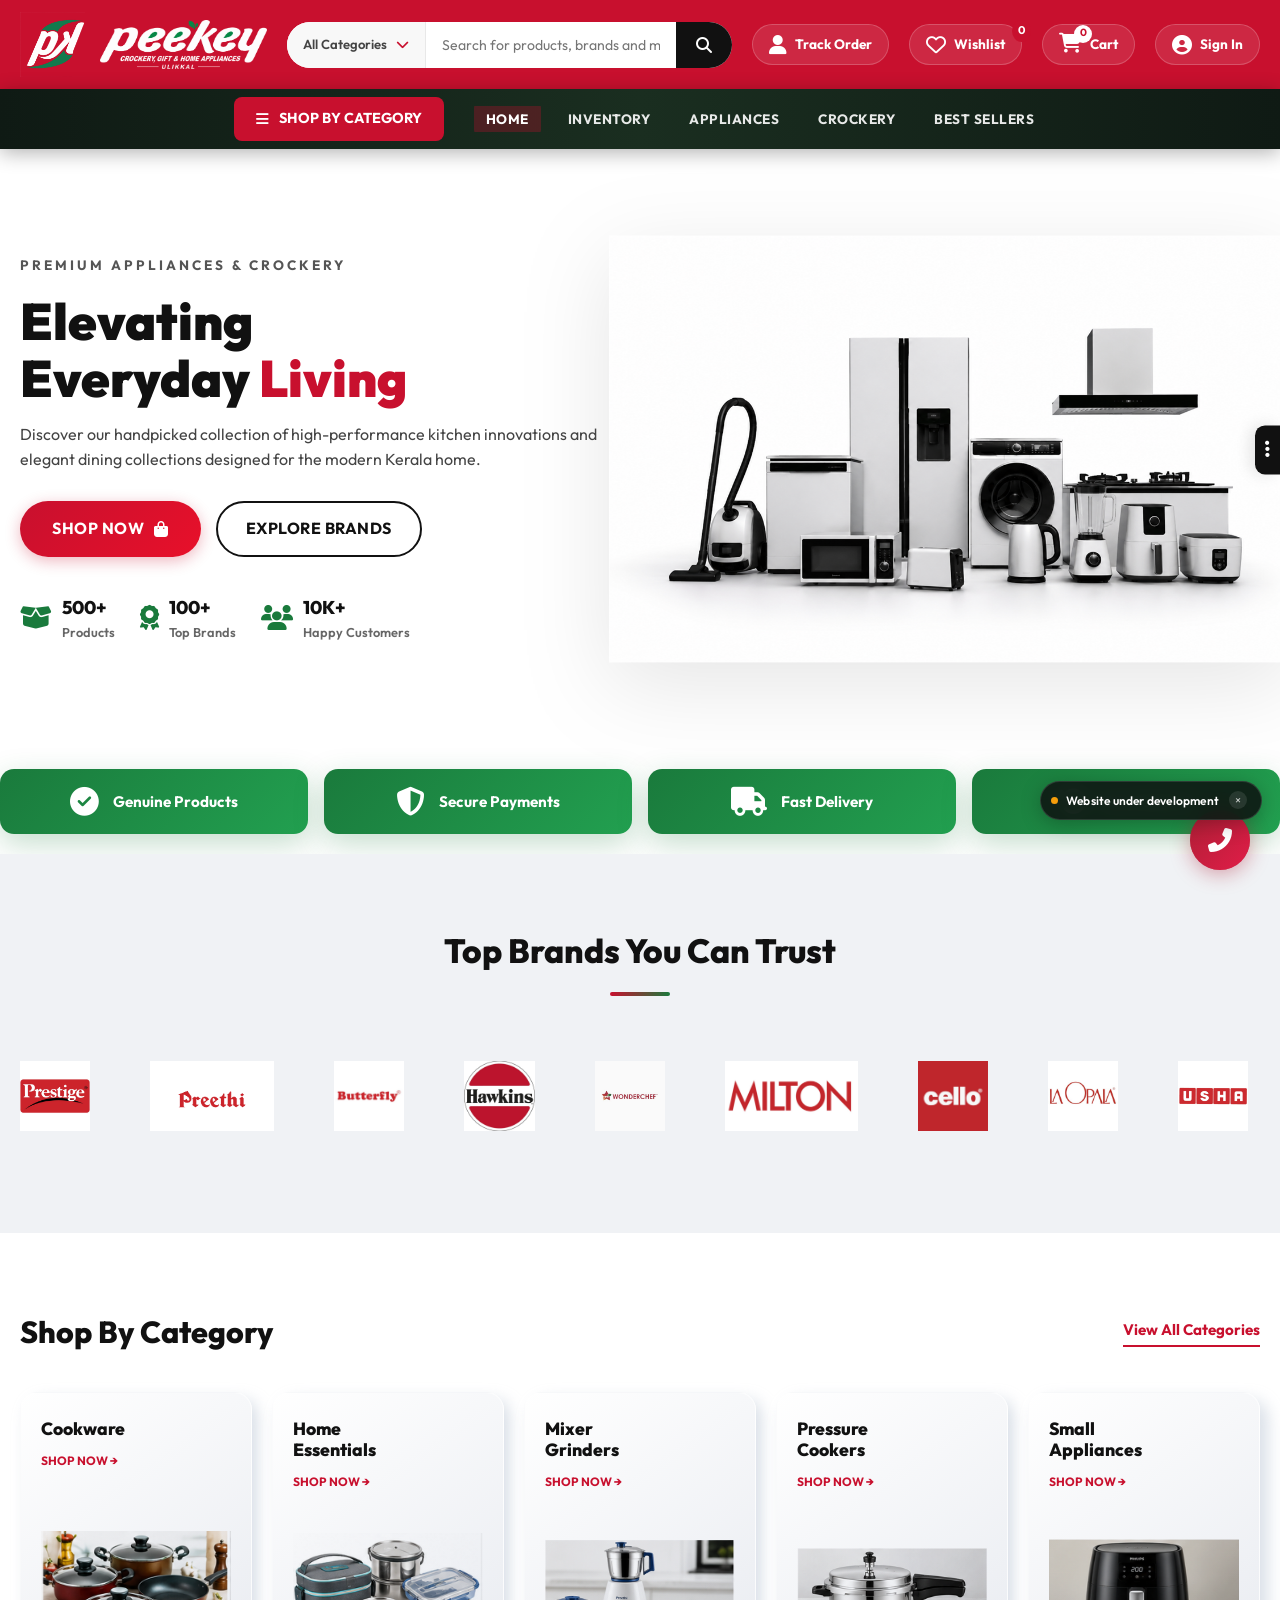
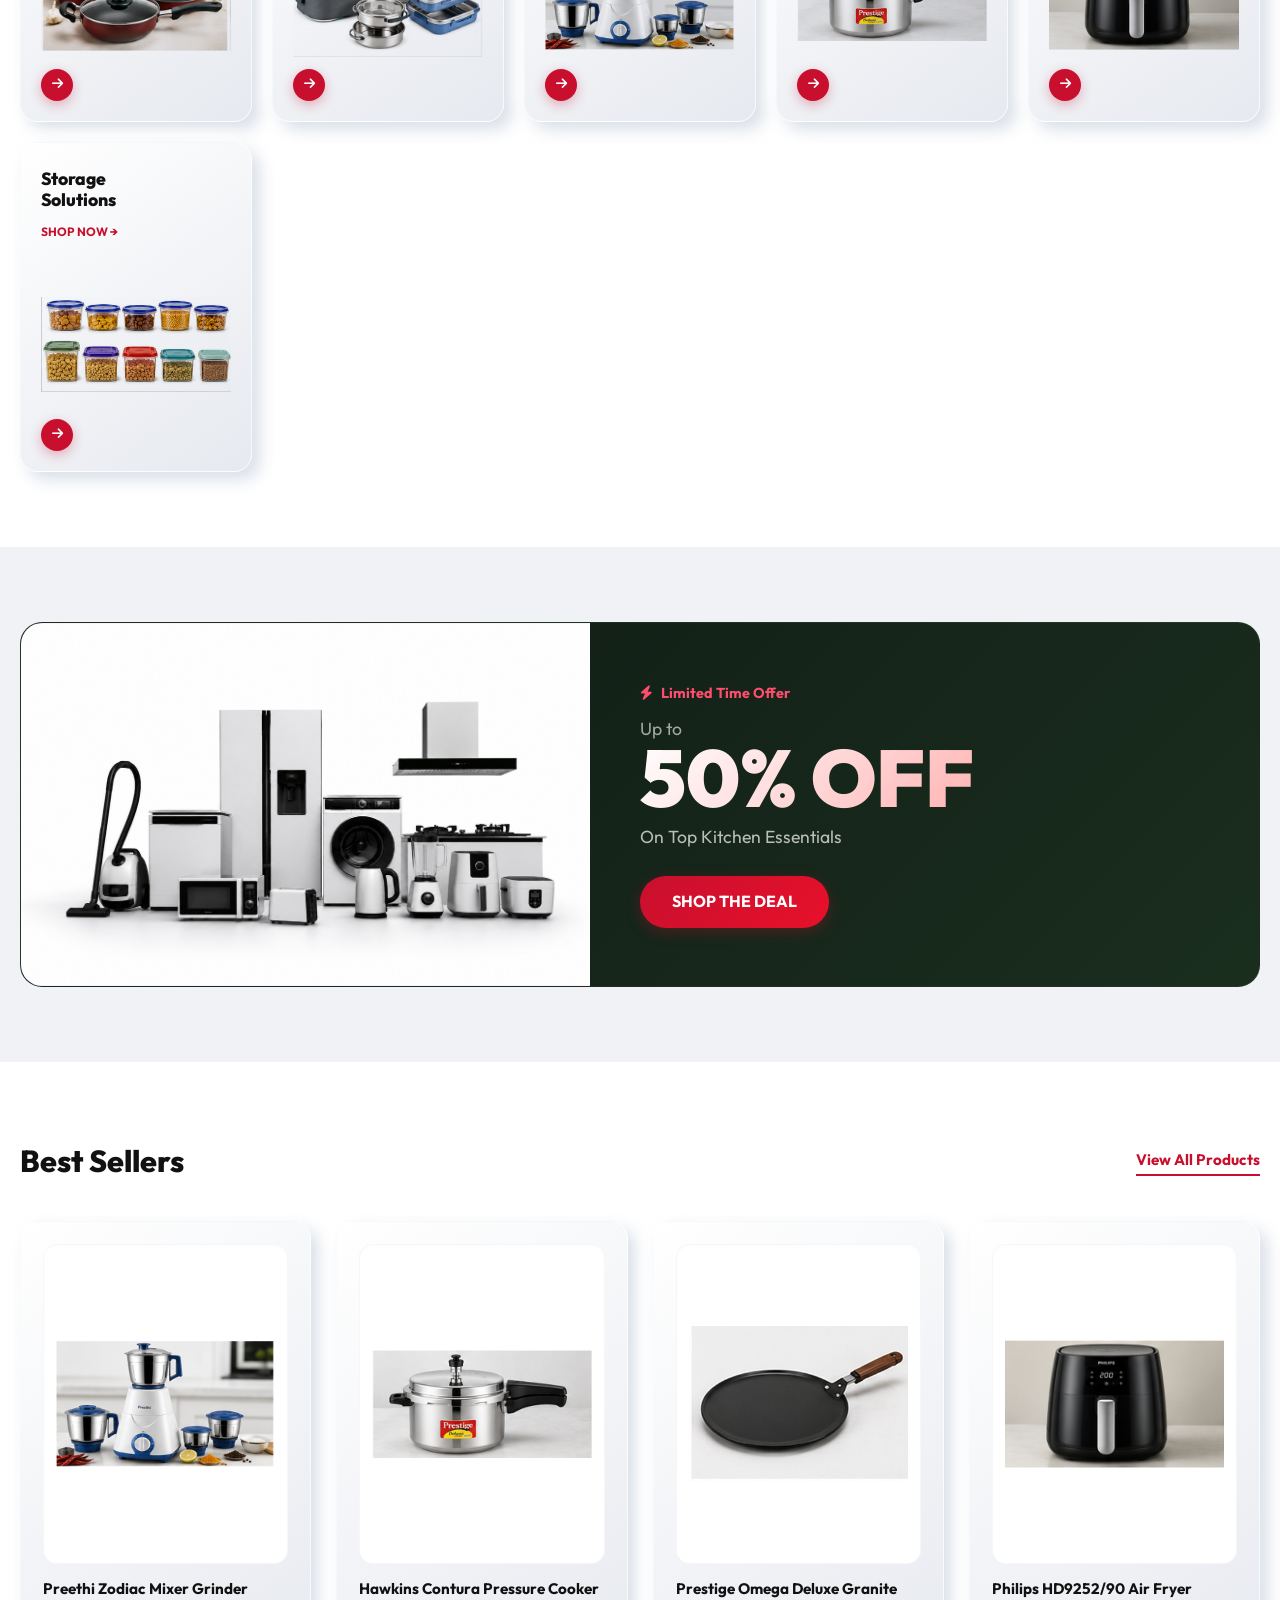
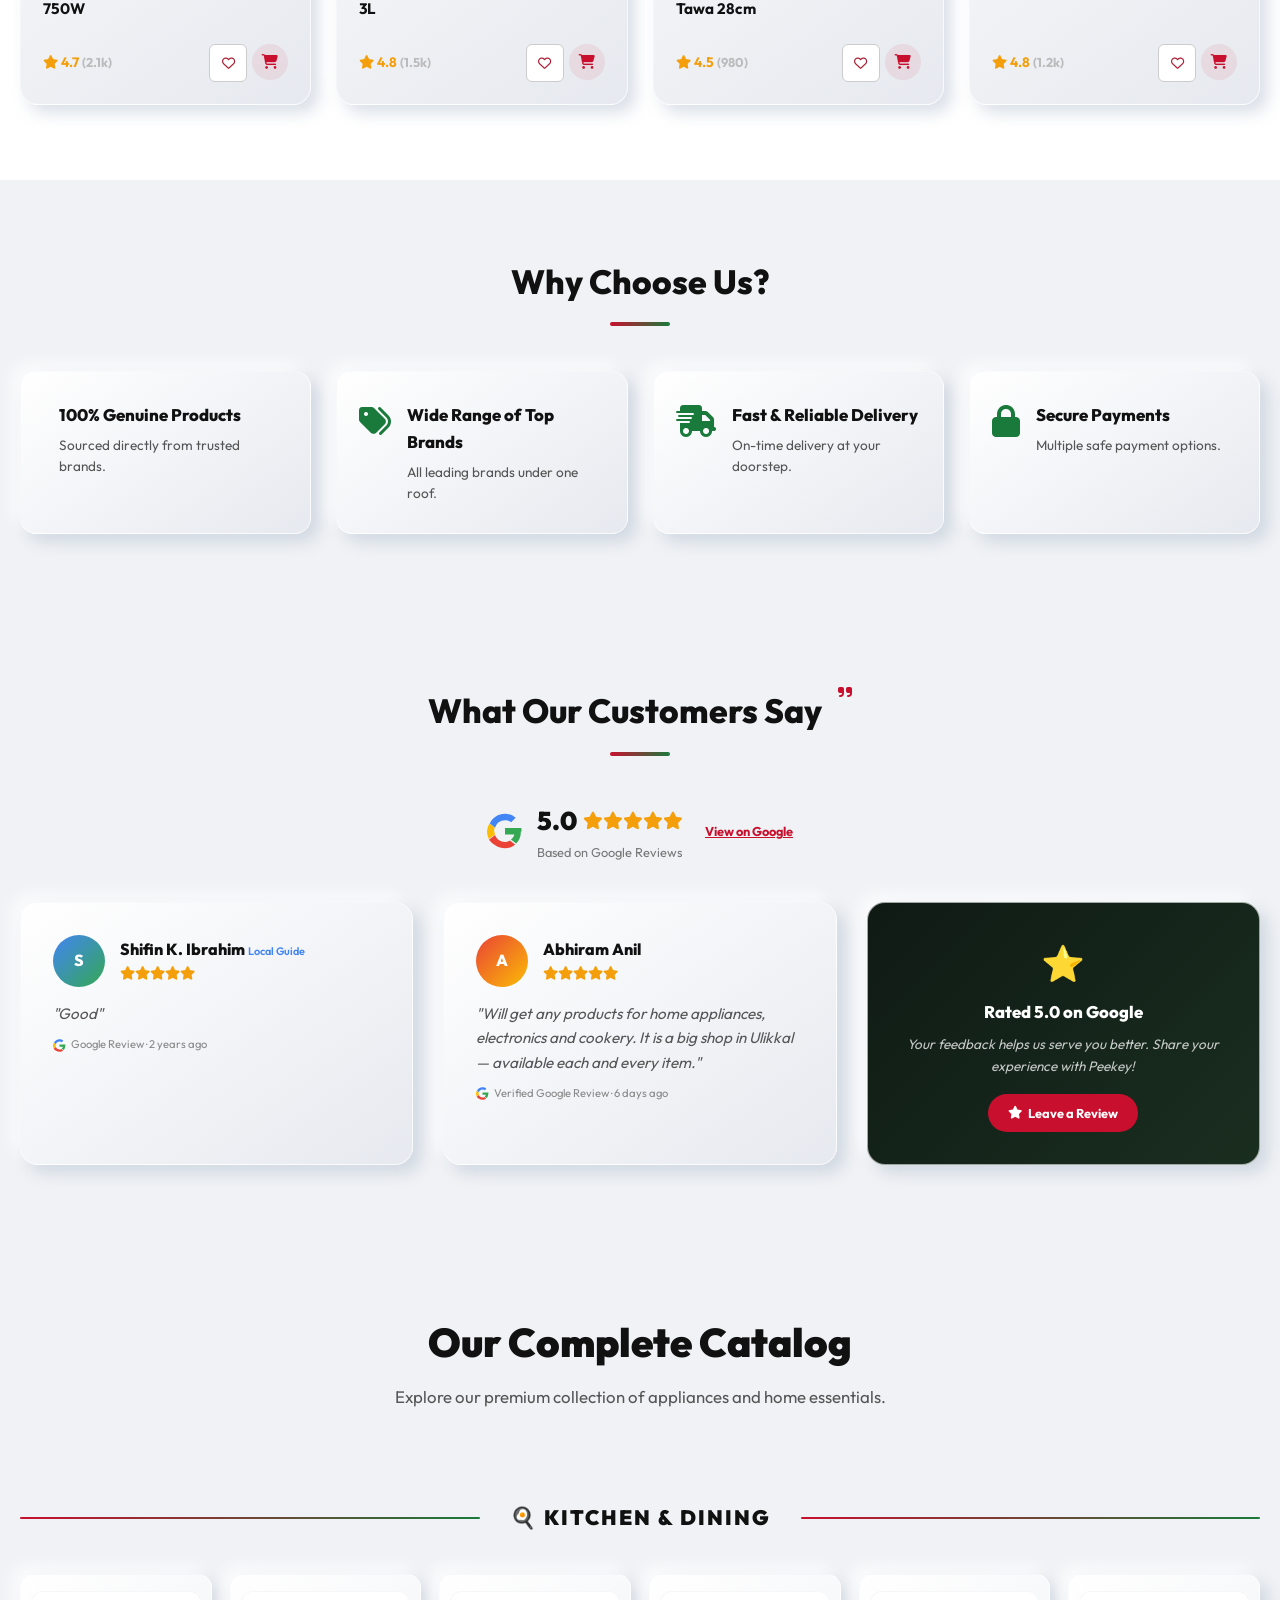
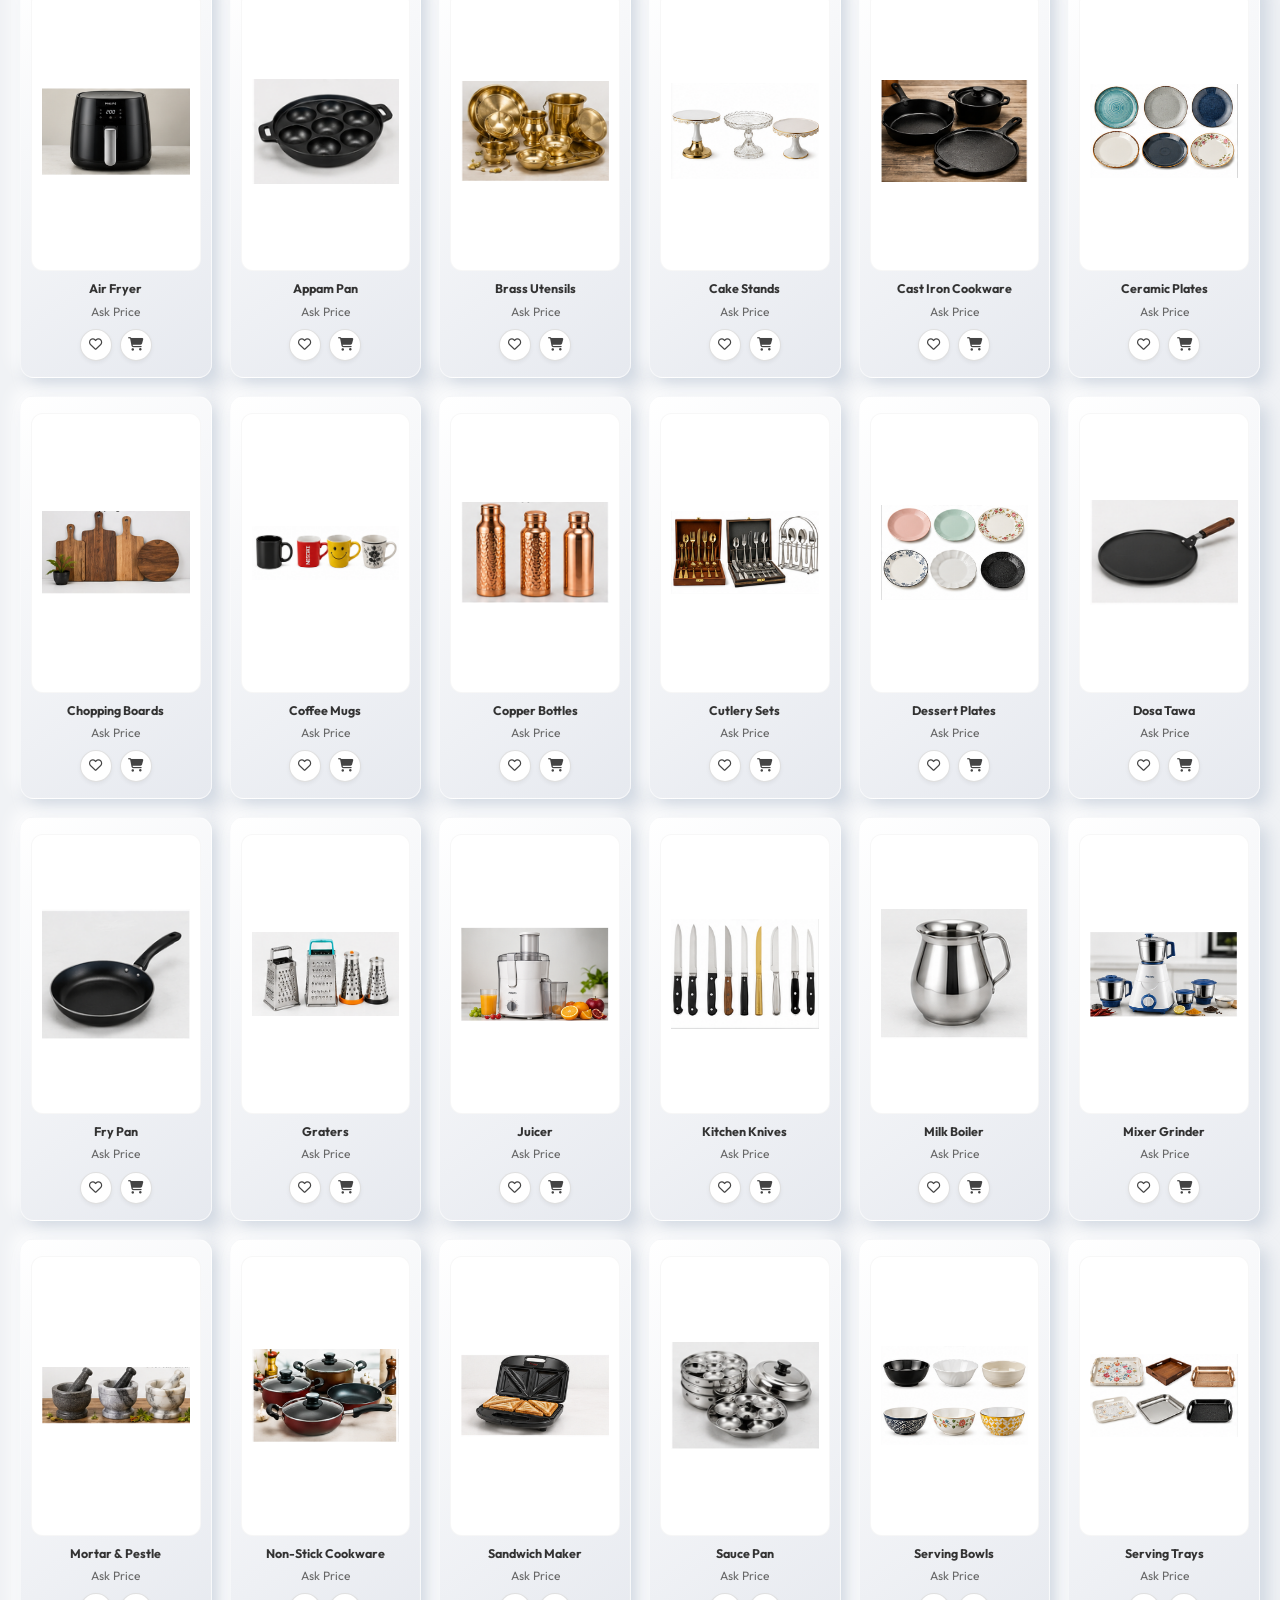
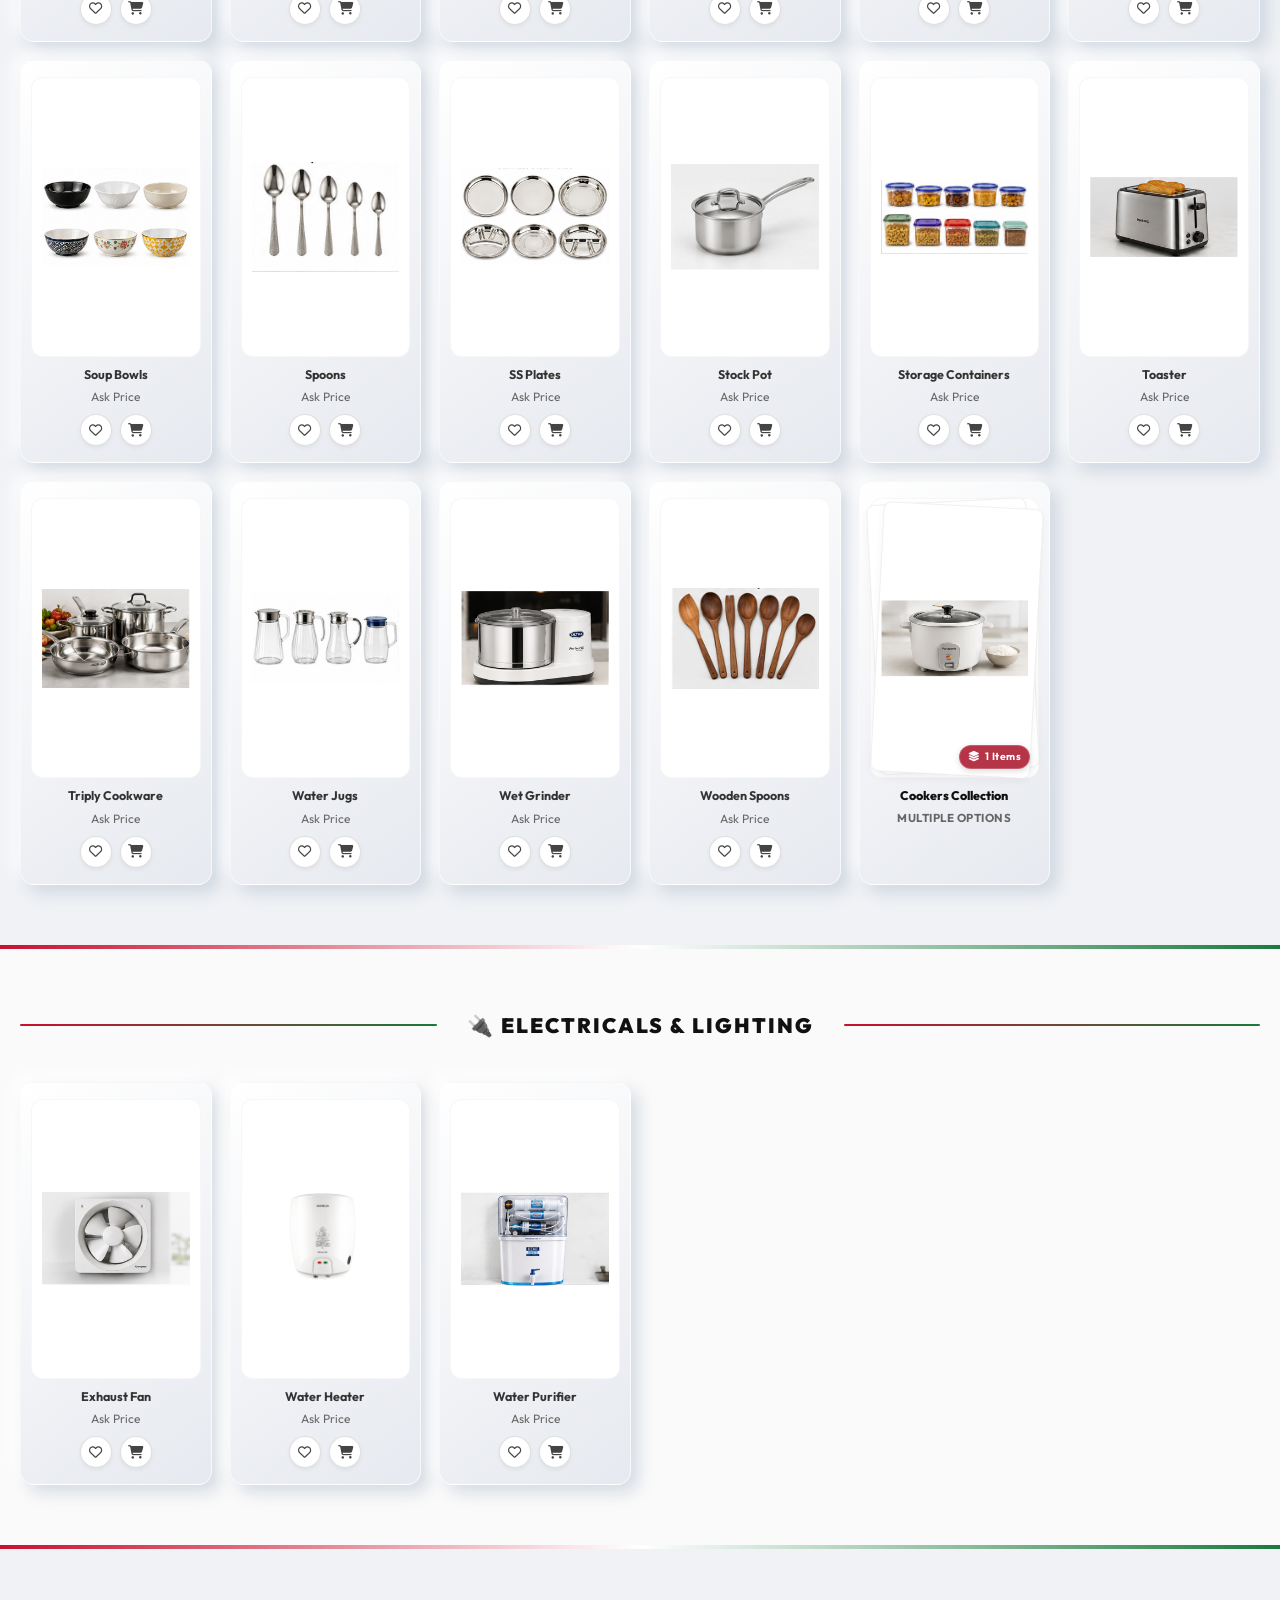
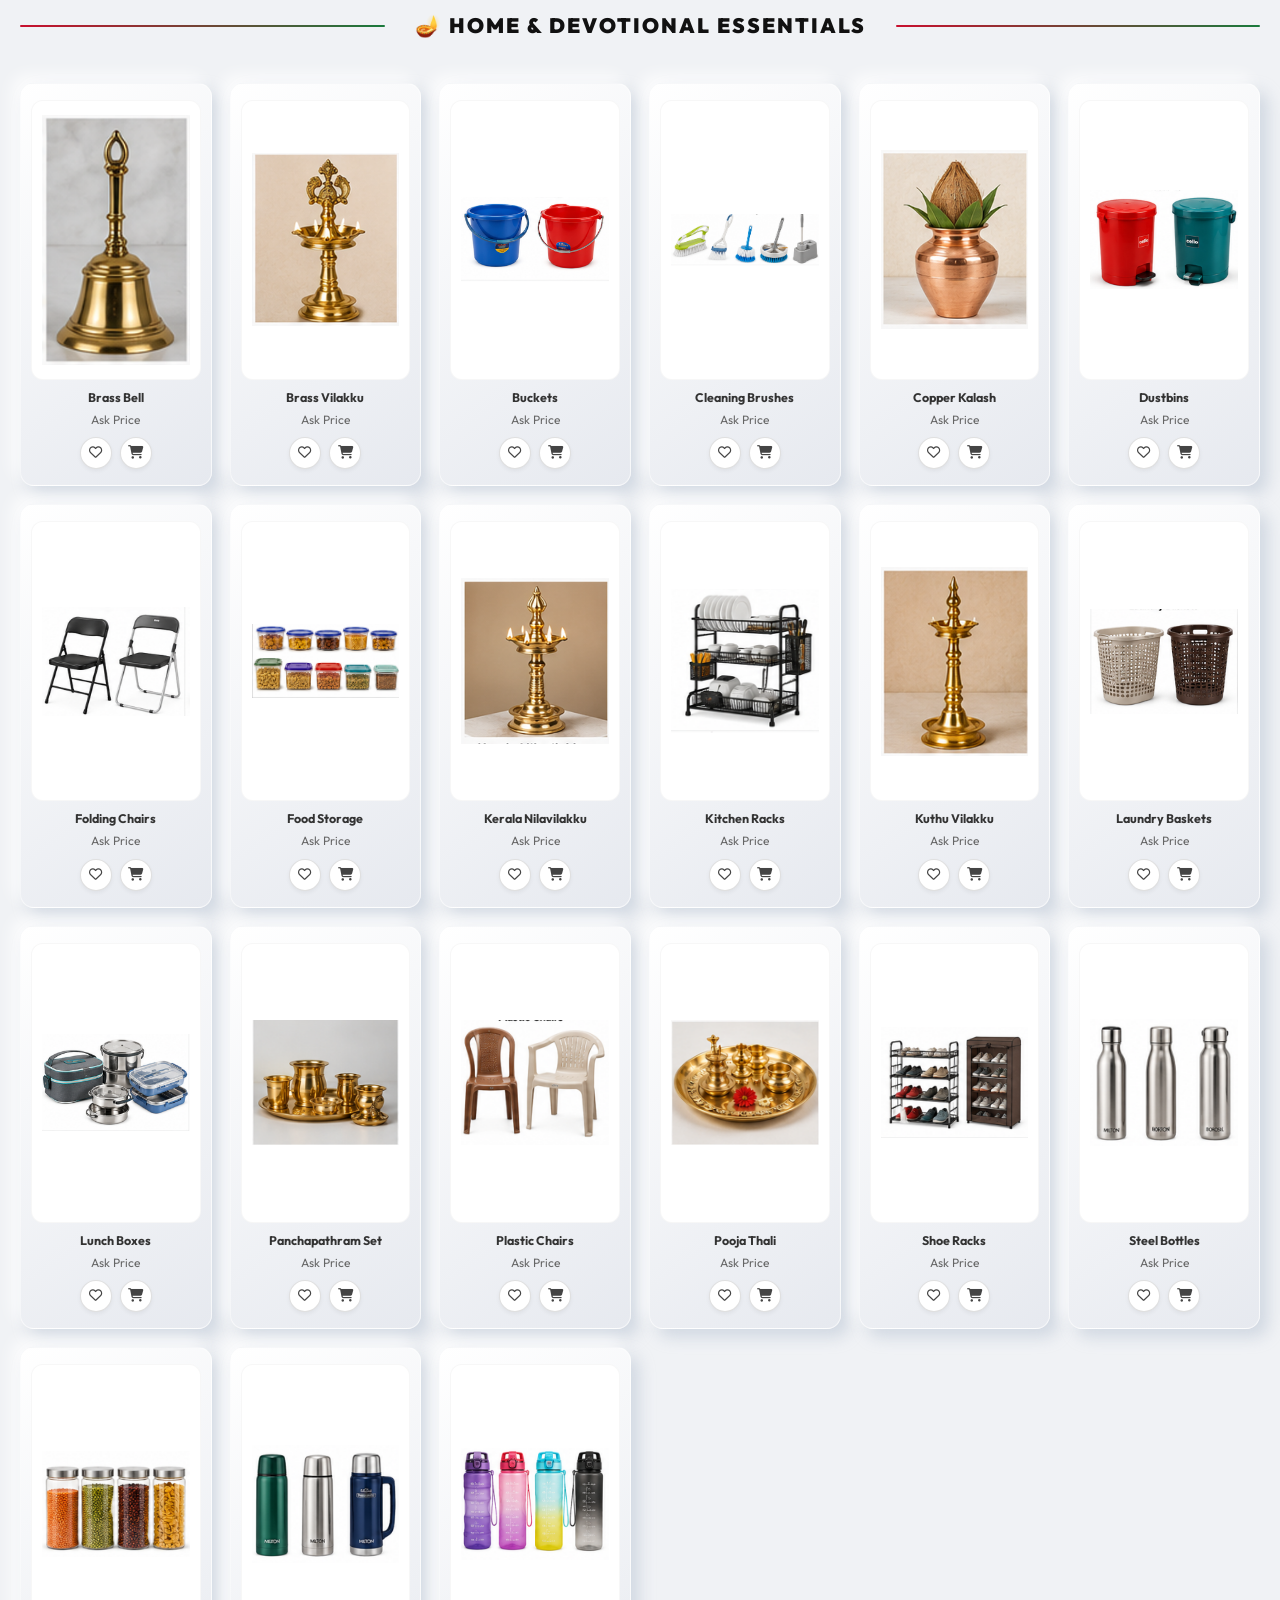
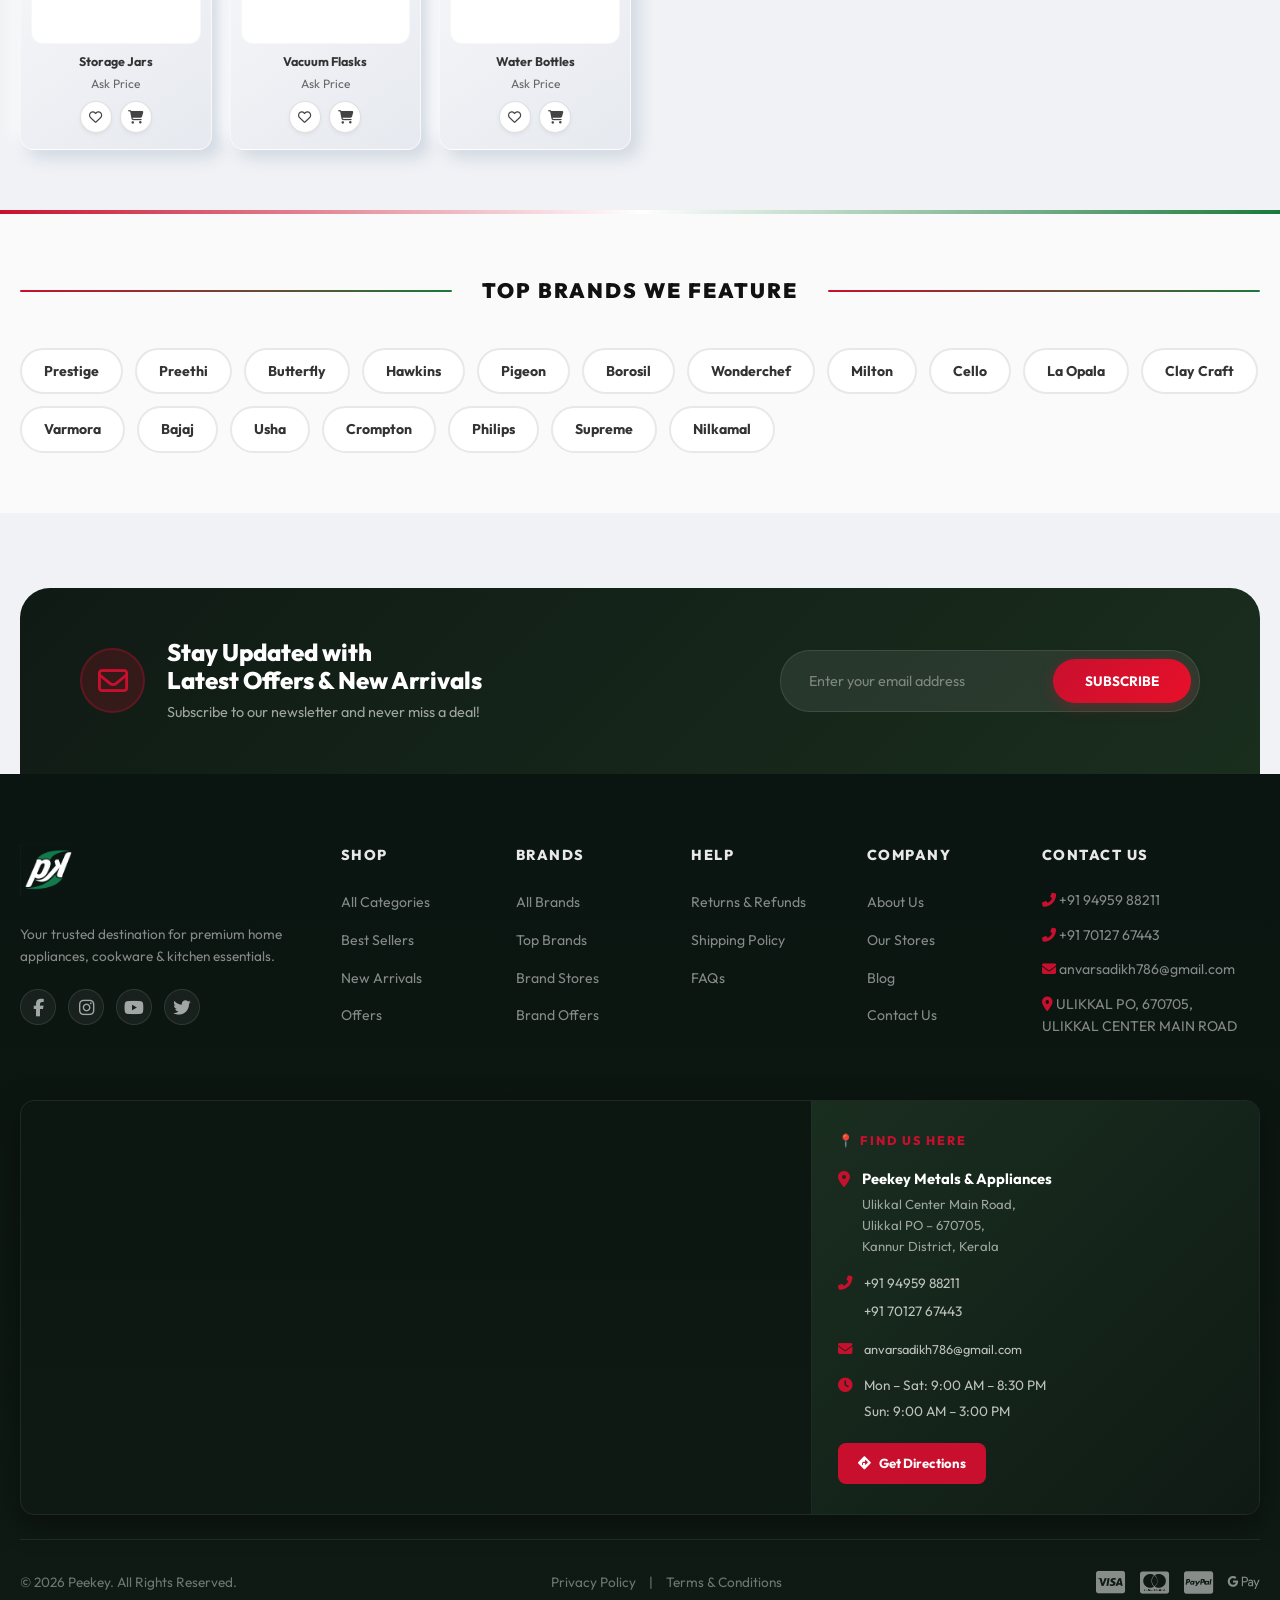
==== commit 1d4ea78b: "update" ====
--- a/index.html
+++ b/index.html
@@ -1,4 +1,4 @@
-﻿<!DOCTYPE html>
+<!DOCTYPE html>
 <html lang="en">
 <head>
     <meta charset="UTF-8">
@@ -17,7 +17,7 @@
     <script src="https://www.gstatic.com/firebasejs/10.12.0/firebase-app-compat.js"></script>
     <script src="https://www.gstatic.com/firebasejs/10.12.0/firebase-auth-compat.js"></script>
     <script>
-    // â–º PASTE YOUR FIREBASE CONFIG HERE (from Firebase Console â†’ Project Settings)
+    // ► PASTE YOUR FIREBASE CONFIG HERE (from Firebase Console → Project Settings)
     const FIREBASE_CONFIG = {
       apiKey: "AIzaSyDORHIlkHTnmxTG6Pgc-tPNrzwOXvIFabs",
       authDomain: "peekey-store-ulikkal.firebaseapp.com",
@@ -78,7 +78,7 @@
       cursor: pointer;
     }
     .admin-mode-active .shelf-item::after {
-      content: 'âš™ï¸ Edit';
+      content: '⚙️ Edit';
       position: absolute;
       top: 6px;
       right: 6px;
@@ -320,7 +320,7 @@
                 <div id="page-cart-summary" style="display:none; border-top:1px solid #f1f5f9; padding-top:15px;">
                     <div style="display:flex; justify-content:space-between; align-items:center; font-size:1rem; font-weight:700; color:#1e293b; margin-bottom:15px;">
                         <span>Subtotal:</span>
-                        <span id="page-cart-total" style="color:var(--red); font-size:1.15rem;">â‚¹0</span>
+                        <span id="page-cart-total" style="color:var(--red); font-size:1.15rem;">₹0</span>
                     </div>
                     
                     <!-- Sleek Inline Checkout Form inside Sidebar -->
@@ -769,7 +769,7 @@
                     <p>"Good"</p>
                     <div style="display:flex;align-items:center;gap:5px;margin-top:10px;">
                         <svg xmlns="http://www.w3.org/2000/svg" viewBox="0 0 48 48" width="13" height="13"><path fill="#4285F4" d="M24 9.5c3.1 0 5.9 1.1 8.1 2.9l6.1-6.1C34.5 2.8 29.5 1 24 1 14.9 1 7.2 6.4 3.7 14.1l7.1 5.5C12.5 13.3 17.8 9.5 24 9.5z"/><path fill="#34A853" d="M46.1 24.5c0-1.6-.1-3.1-.4-4.5H24v8.5h12.4c-.5 2.8-2.1 5.1-4.5 6.7l7 5.4c4.1-3.8 6.5-9.3 6.2-16.1z"/><path fill="#FBBC05" d="M10.8 28.4A14.3 14.3 0 0 1 9.5 24c0-1.5.3-3 .8-4.4l-7.1-5.5A23.9 23.9 0 0 0 0 24c0 3.9.9 7.5 2.6 10.8l8.2-6.4z"/><path fill="#EA4335" d="M24 47c5.5 0 10.1-1.8 13.5-4.9l-7-5.4c-1.9 1.3-4.3 2-6.5 2-6.2 0-11.5-3.8-13.2-9.3l-8.2 6.4C7.2 41.6 14.9 47 24 47z"/></svg>
-                        <span style="font-size:0.7rem;color:#888;">Google Review Â· 2 years ago</span>
+                        <span style="font-size:0.7rem;color:#888;">Google Review · 2 years ago</span>
                     </div>
                 </div>
 
@@ -782,16 +782,16 @@
                             <div class="stars"><i class="fas fa-star"></i><i class="fas fa-star"></i><i class="fas fa-star"></i><i class="fas fa-star"></i><i class="fas fa-star"></i></div>
                         </div>
                     </div>
-                    <p>"Will get any products for home appliances, electronics and cookery. It is a big shop in Ulikkal â€” available each and every item."</p>
+                    <p>"Will get any products for home appliances, electronics and cookery. It is a big shop in Ulikkal — available each and every item."</p>
                     <div style="display:flex;align-items:center;gap:5px;margin-top:10px;">
                         <svg xmlns="http://www.w3.org/2000/svg" viewBox="0 0 48 48" width="13" height="13"><path fill="#4285F4" d="M24 9.5c3.1 0 5.9 1.1 8.1 2.9l6.1-6.1C34.5 2.8 29.5 1 24 1 14.9 1 7.2 6.4 3.7 14.1l7.1 5.5C12.5 13.3 17.8 9.5 24 9.5z"/><path fill="#34A853" d="M46.1 24.5c0-1.6-.1-3.1-.4-4.5H24v8.5h12.4c-.5 2.8-2.1 5.1-4.5 6.7l7 5.4c4.1-3.8 6.5-9.3 6.2-16.1z"/><path fill="#FBBC05" d="M10.8 28.4A14.3 14.3 0 0 1 9.5 24c0-1.5.3-3 .8-4.4l-7.1-5.5A23.9 23.9 0 0 0 0 24c0 3.9.9 7.5 2.6 10.8l8.2-6.4z"/><path fill="#EA4335" d="M24 47c5.5 0 10.1-1.8 13.5-4.9l-7-5.4c-1.9 1.3-4.3 2-6.5 2-6.2 0-11.5-3.8-13.2-9.3l-8.2 6.4C7.2 41.6 14.9 47 24 47z"/></svg>
-                        <span style="font-size:0.7rem;color:#888;">Verified Google Review Â· 6 days ago</span>
+                        <span style="font-size:0.7rem;color:#888;">Verified Google Review · 6 days ago</span>
                     </div>
                 </div>
 
                 <!-- Google CTA card -->
                 <div class="test-card-exact" style="background:linear-gradient(135deg,#0f1a14,#1a2e20);color:#fff;justify-content:center;align-items:center;display:flex;flex-direction:column;text-align:center;">
-                    <div style="font-size:2.2rem;margin-bottom:8px;">â­</div>
+                    <div style="font-size:2.2rem;margin-bottom:8px;">⭐</div>
                     <h4 style="color:#fff;font-size:1.05rem;font-weight:800;margin-bottom:8px;">Rated 5.0 on Google</h4>
                     <p style="color:rgba(255,255,255,0.75);font-size:0.85rem;margin-bottom:16px;">Your feedback helps us serve you better. Share your experience with Peekey!</p>
                     <a href="https://www.google.com/search?q=peekay+metals+ulikkal" target="_blank" style="display:inline-flex;align-items:center;gap:6px;background:var(--red);color:#fff;padding:9px 20px;border-radius:20px;font-size:0.8rem;font-weight:700;text-decoration:none;transition:0.3s;" onmouseover="this.style.background='#a00d24'" onmouseout="this.style.background='var(--red)'">
@@ -873,7 +873,7 @@
 
     <section class="inventory-section section-padding">
         <div class="container">
-            <div class="section-title-new"><div class="line"></div><h2>ðŸ³ KITCHEN &amp; DINING</h2><div class="line"></div></div>
+            <div class="section-title-new"><div class="line"></div><h2>🍳 KITCHEN &amp; DINING</h2><div class="line"></div></div>
             <div class="shelf-container" id="shelf-kitchen"></div>
         </div>
     </section>
@@ -882,7 +882,7 @@
 
     <section class="inventory-section section-padding" style="background:#fafafa;">
         <div class="container">
-            <div class="section-title-new"><div class="line"></div><h2>ðŸ”Œ ELECTRICALS &amp; LIGHTING</h2><div class="line"></div></div>
+            <div class="section-title-new"><div class="line"></div><h2>🔌 ELECTRICALS &amp; LIGHTING</h2><div class="line"></div></div>
             <div class="shelf-container" id="shelf-electrical"></div>
         </div>
     </section>
@@ -891,7 +891,7 @@
 
     <section class="inventory-section section-padding">
         <div class="container">
-            <div class="section-title-new"><div class="line"></div><h2>ðŸª” HOME &amp; DEVOTIONAL ESSENTIALS</h2><div class="line"></div></div>
+            <div class="section-title-new"><div class="line"></div><h2>🪔 HOME &amp; DEVOTIONAL ESSENTIALS</h2><div class="line"></div></div>
             <div class="shelf-container" id="shelf-home"></div>
         </div>
     </section>
@@ -1017,12 +1017,12 @@
                 </div>
                 <!-- Location Info Panel -->
                 <div style="flex: 1; min-width: 240px; background: linear-gradient(135deg, #1a2e20, #0f1a14); padding: 30px 26px; display: flex; flex-direction: column; justify-content: center; gap: 16px; border-left: 1px solid rgba(255,255,255,0.06);">
-                    <h4 style="color: var(--red); font-size: 0.78rem; font-weight: 800; text-transform: uppercase; letter-spacing: 2px; margin: 0;">ðŸ“ Find Us Here</h4>
+                    <h4 style="color: var(--red); font-size: 0.78rem; font-weight: 800; text-transform: uppercase; letter-spacing: 2px; margin: 0;">📍 Find Us Here</h4>
                     <div style="display: flex; gap: 12px; align-items: flex-start;">
                         <i class="fas fa-map-marker-alt" style="color: var(--red); margin-top: 4px; flex-shrink: 0; font-size: 1rem;"></i>
                         <div>
                             <p style="color: #fff; font-weight: 700; font-size: 0.92rem; margin: 0 0 4px; font-family: 'Outfit', sans-serif;">Peekey Metals &amp; Appliances</p>
-                            <p style="color: rgba(255,255,255,0.58); font-size: 0.82rem; margin: 0; line-height: 1.6; font-family: 'Outfit', sans-serif;">Ulikkal Center Main Road,<br>Ulikkal PO â€“ 670705,<br>Kannur District, Kerala</p>
+                            <p style="color: rgba(255,255,255,0.58); font-size: 0.82rem; margin: 0; line-height: 1.6; font-family: 'Outfit', sans-serif;">Ulikkal Center Main Road,<br>Ulikkal PO – 670705,<br>Kannur District, Kerala</p>
                         </div>
                     </div>
                     <div style="display: flex; gap: 12px; align-items: flex-start;">
@@ -1039,8 +1039,8 @@
                     <div style="display: flex; gap: 12px; align-items: flex-start;">
                         <i class="fas fa-clock" style="color: var(--red); flex-shrink: 0; font-size: 0.9rem; margin-top: 3px;"></i>
                         <div>
-                            <p style="color: rgba(255,255,255,0.72); font-size: 0.85rem; margin: 0 0 4px; font-family: 'Outfit', sans-serif;">Mon â€“ Sat: 9:00 AM â€“ 8:30 PM</p>
-                            <p style="color: rgba(255,255,255,0.72); font-size: 0.85rem; margin: 0; font-family: 'Outfit', sans-serif;">Sun: 9:00 AM â€“ 3:00 PM</p>
+                            <p style="color: rgba(255,255,255,0.72); font-size: 0.85rem; margin: 0 0 4px; font-family: 'Outfit', sans-serif;">Mon – Sat: 9:00 AM – 8:30 PM</p>
+                            <p style="color: rgba(255,255,255,0.72); font-size: 0.85rem; margin: 0; font-family: 'Outfit', sans-serif;">Sun: 9:00 AM – 3:00 PM</p>
                         </div>
                     </div>
                     <a href="https://maps.app.goo.gl/anzAXeuXoRe4LNdaA" target="_blank"
@@ -1080,7 +1080,7 @@
 
       const DEFAULT_PRODUCTS = [
         // Home Appliances
-        { id: "def-mixer", name: "Mixer Grinder", category: "Home Appliances", url: "Mixer Grinder.png", price: "", at: 1718360000000 },
+        { id: "def-mixer", name: "Mixer Grinder", category: "Home Appliances", url: "mixer grinder.png", price: "", at: 1718360000000 },
         { id: "def-wet", name: "Wet Grinder", category: "Home Appliances", url: "Wet Grinder.png", price: "", at: 1718360000000 },
         { id: "def-juicer", name: "Juicer", category: "Home Appliances", url: "Juicer.png", price: "", at: 1718360000000 },
         { id: "def-rice", name: "Rice Cooker", category: "Home Appliances", url: "Rice Cooker.png", price: "", at: 1718360000000 },
@@ -1134,7 +1134,7 @@
 
         // Home Essentials
         { id: "def-wbottle", name: "Water Bottles", category: "Home Essentials", url: "water bottle.png", price: "", at: 1718360000000 },
-        { id: "def-sbottle", name: "Steel Bottles", category: "Home Essentials", url: "water bottle.png", price: "", at: 1718360000000 },
+        { id: "def-sbottle", name: "Steel Bottles", category: "Home Essentials", url: "steel water bottle.png", price: "", at: 1718360000000 },
         { id: "def-flask", name: "Vacuum Flasks", category: "Home Essentials", url: "vacuum flask.png", price: "", at: 1718360000000 },
         { id: "def-lunch", name: "Lunch Boxes", category: "Home Essentials", url: "lunch box.png", price: "", at: 1718360000000 },
         { id: "def-fstorage", name: "Food Storage", category: "Home Essentials", url: "Storage Containers.png", price: "", at: 1718360000000 },
@@ -1149,7 +1149,7 @@
         { id: "def-brushes", name: "Cleaning Brushes", category: "Home Essentials", url: "Cleaning Brushes.png", price: "", at: 1718360000000 }
       ];
 
-      // â”€â”€ Initialize LocalStorage Catalog if not already set â”€â”€â”€â”€â”€â”€â”€
+      // ── Initialize LocalStorage Catalog if not already set ───────
       if (!localStorage.getItem('pk_initialized')) {
         localStorage.setItem(SK, JSON.stringify(DEFAULT_PRODUCTS));
         localStorage.setItem('pk_initialized', '1');
@@ -1169,6 +1169,16 @@
                 p.descUrl = p.descUrl.split('/').pop();
                 updated = true;
               }
+              // Correct Mixer Grinder casing for case-sensitive hosting/mobile mode
+              if (p.url === 'Mixer Grinder.png') {
+                p.url = 'mixer grinder.png';
+                updated = true;
+              }
+              // Correct Steel Bottles image path
+              if (p.id === 'def-sbottle' && p.url === 'water bottle.png') {
+                p.url = 'steel water bottle.png';
+                updated = true;
+              }
             });
             if (updated) {
               localStorage.setItem(SK, JSON.stringify(parsed));
@@ -1205,7 +1215,7 @@
             const useDefault = localStorage.getItem('pk_use_default_key') !== 'false';
             const key = useDefault ? 'f8c12c3f56c637bbf020ca4ddaedc221' : (localStorage.getItem('pk_imgbb_key') || '');
             if (!key) {
-              apToast('âš  Paste your imgbb API key in the Admin Panel (Ctrl+Shift+A) first!', 'err');
+              apToast('⚠️ Paste your imgbb API key in the Admin Panel (Ctrl+Shift+A) first!', 'err');
               return;
             }
 
@@ -1285,8 +1295,8 @@
           container.appendChild(btn);
         });
 
-        // 2. Best Sellers card click â€” image clicks handled by desc-popup.js capture listener
-        // 2. Best Sellers card click â€” Handled by desc-popup.js Detail Modal.
+        // 2. Best Sellers card click — image clicks handled by desc-popup.js capture listener
+        // 2. Best Sellers card click — Handled by desc-popup.js Detail Modal.
 
         // 3. Category cards inline edit/replace buttons (.cat-card-exact)
         document.querySelectorAll('.cat-card-exact').forEach(card => {
@@ -1321,7 +1331,7 @@
               const useDefault = localStorage.getItem('pk_use_default_key') !== 'false';
               const key = useDefault ? 'f8c12c3f56c637bbf020ca4ddaedc221' : (localStorage.getItem('pk_imgbb_key') || '');
               if (!key) {
-                apToast('âš  Paste your imgbb API key in the Admin Panel (Ctrl+Shift+A) first!', 'err');
+                apToast('⚠️ Paste your imgbb API key in the Admin Panel (Ctrl+Shift+A) first!', 'err');
                 return;
               }
 
@@ -1461,7 +1471,7 @@
                 onerror="this.onerror=null;this.src='data:image/svg+xml;utf8,<svg xmlns=\'http://www.w3.org/2000/svg\' width=\'80\' height=\'80\' viewBox=\'0 0 24 24\' fill=\'none\' stroke=\'%23cbd5e1\' stroke-width=\'1.5\'><rect x=\'3\' y=\'3\' width=\'18\' height=\'18\' rx=\'2\'/><circle cx=\'8.5\' cy=\'8.5\' r=\'1.5\'/><polyline points=\'21 15 16 10 5 21\'/></svg>';this.style.padding='20px';this.style.background='#f1f5f9';">
             </div>
             <div class="item-name">${p.name}</div>
-            ${p.price ? `<div class="item-price" style="color:#ad1f35;font-weight:700;font-size:0.85rem;margin-top:4px;text-align:center;">â‚¹${p.price}</div>` : '<div class="item-price" style="color:#666;font-size:0.75rem;margin-top:4px;text-align:center;">Ask Price</div>'}
+            ${p.price ? `<div class="item-price" style="color:#ad1f35;font-weight:700;font-size:0.85rem;margin-top:4px;text-align:center;">₹${p.price}</div>` : '<div class="item-price" style="color:#666;font-size:0.75rem;margin-top:4px;text-align:center;">Ask Price</div>'}
             <div class="shelf-actions">
               <button class="shelf-wishlist-btn" title="Add to Wishlist"><i class="far fa-heart"></i></button>
               <button class="shelf-cart-btn" title="Add to Cart"><i class="fas fa-shopping-cart"></i></button>
@@ -1568,7 +1578,7 @@
             if (img && p.url) img.src = p.url;
             titleEl.innerText = p.name;
             const priceEl = card.querySelector('.current');
-            if (priceEl && p.price) priceEl.innerText = 'â‚¹' + p.price;
+            if (priceEl && p.price) priceEl.innerText = '₹' + p.price;
           }
         });
 
@@ -1790,10 +1800,10 @@
     })();
     </script>
 
-<!-- â•â•â•â•â•â•â•â•â•â•â•â•â•â•â•â•â•â•â•â•â•â•â•â•â•â•â•â•â•â•â•â•â•â•â•â•â•â•â•â•â•â•â•â•â•â•â•â•â•â•â•
+<!-- ═══════════════════════════════════════════════════
      HIDDEN ADMIN UPLOAD PANEL
      Access: Press Ctrl + Shift + A on the website
-     â•â•â•â•â•â•â•â•â•â•â•â•â•â•â•â•â•â•â•â•â•â•â•â•â•â•â•â•â•â•â•â•â•â•â•â•â•â•â•â•â•â•â•â•â•â•â•â•â•â•â• -->
+     ═══════════════════════════════════════════════════ -->
 <style>
 #adminOverlay{position:fixed;inset:0;background:rgba(0,0,0,0.85);z-index:99999;display:none;align-items:center;justify-content:center;backdrop-filter:blur(6px)}
 #adminOverlay.open{display:flex}
@@ -1926,7 +1936,7 @@
         Continue with Google
       </button>
       <div id="googleNote" style="display:none;font-size:.73rem;color:#f59e0b;text-align:center;margin-bottom:12px;padding:8px;background:#fffbeb;border-radius:6px;border:1px solid #fde68a">
-        âš  Firebase not configured. Use email login below or <a href="https://console.firebase.google.com" target="_blank" style="color:#ad1f35">set up Firebase</a>.
+        ⚠️ Firebase not configured. Use email login below or <a href="https://console.firebase.google.com" target="_blank" style="color:#ad1f35">set up Firebase</a>.
       </div>
 
       <!-- Divider -->
@@ -1937,14 +1947,14 @@
       </div>
 
       <div class="si-field"><label>Gmail Address</label><input type="email" id="siEmail" placeholder="yourname@gmail.com"></div>
-      <div class="si-field"><label>Password</label><input type="password" id="siPass" placeholder="â€¢â€¢â€¢â€¢â€¢â€¢â€¢â€¢" onkeydown="if(event.key==='Enter')doSignIn()"></div>
+      <div class="si-field"><label>Password</label><input type="password" id="siPass" placeholder="••••••••" onkeydown="if(event.key==='Enter')doSignIn()"></div>
       <button class="si-btn" onclick="doSignIn()"><i class="fas fa-sign-in-alt"></i> Sign In</button>
-      <p class="si-err" id="siErr">âŒ Invalid email or password.</p>
+      <p class="si-err" id="siErr">❌ Invalid email or password.</p>
     </div>
     <!-- Logged In State -->
     <div id="siLoggedIn" style="display:none">
       <div class="si-logo"><h2>PEEKEY</h2></div>
-      <div class="si-admin-badge" id="siAdminBadge" style="display:none">ðŸ›¡ Admin Access Granted</div>
+      <div class="si-admin-badge" id="siAdminBadge" style="display:none">🛡️ Admin Access Granted</div>
       <div class="si-user-info">
         <div class="si-user-avatar" id="siAvatar"></div>
         <div><div class="si-user-name" id="siName"></div><div class="si-user-email" id="siEmailDisplay"></div></div>
@@ -1965,7 +1975,7 @@
 
       <!-- LOGIN -->
       <div id="apLogin" style="text-align: center; padding: 40px 20px;">
-        <span class="lock-icon" style="font-size: 3rem; display: block; margin-bottom: 15px;">ðŸ›¡ï¸</span>
+        <span class="lock-icon" style="font-size: 3rem; display: block; margin-bottom: 15px;">🛡️ï¸</span>
         <h3 style="font-size: 1.4rem; color: #fff; margin-bottom: 10px;">Admin Access Required</h3>
         <p style="color: #a0aec0; margin-bottom: 25px; max-width: 320px; margin-left: auto; margin-right: auto; line-height: 1.5;">This panel is only accessible to the store administrator. Please sign in with the authorized admin Google Account.</p>
         <button id="apLoginBtn" onclick="closeAdmin(); openSignIn();" style="padding: 12px 24px; background: #ad1f35; color: #fff; border: none; border-radius: 8px; font-weight: 700; cursor: pointer; display: inline-flex; align-items: center; gap: 8px; font-size: 0.95rem; transition: 0.2s;"><i class="fab fa-google"></i> Sign In as Admin</button>
@@ -1983,7 +1993,7 @@
         <!-- Upload Form -->
         <div class="ap-section">
           <h3><i class="fas fa-cloud-arrow-up"></i> Upload Product Image</h3>
-          <p>Upload images here â€” they instantly appear on this website in the correct category.</p>
+          <p>Upload images here — they instantly appear on this website in the correct category.</p>
 
           <div class="ap-form-row" style="grid-template-columns: repeat(3, 1fr); gap: 12px; margin-bottom: 14px;">
             <div class="ap-fg">
@@ -1992,7 +2002,7 @@
               <div class="ap-auto-detect" id="apAutoDetect" style="font-size:0.75rem; color:#f59e0b; margin-top:5px; display:none;"><i class="fas fa-magic"></i> Auto-detected category</div>
             </div>
             <div class="ap-fg">
-              <label>MRP / Price (â‚¹)</label>
+              <label>MRP / Price (₹)</label>
               <input type="text" id="apProdPrice" placeholder="e.g. 1999">
             </div>
             <div class="ap-fg">
@@ -2011,18 +2021,18 @@
 
           <!-- imgbb API Key Setup -->
           <div class="ap-api-box">
-            <label>ðŸ”‘ Image Storage API Key (imgbb)</label>
+            <label>🔑 Image Storage API Key (imgbb)</label>
             <div class="ap-api-row">
               <input type="password" id="apApiKey" placeholder="Paste your API key here">
               <button class="ap-api-save" onclick="apSaveConfig()">Save Key</button>
             </div>
-            <div class="ap-api-status warn" id="apConfigStatus">âš  Not connected â€” paste API key above</div>
+            <div class="ap-api-status warn" id="apConfigStatus">⚠️ Not connected — paste API key above</div>
           </div>
 
           <div class="ap-dual-dz">
             <!-- Product Image Dropzone -->
             <div class="ap-dz-wrap">
-              <span class="ap-dz-badge required">â˜… Product Image (Required)</span>
+              <span class="ap-dz-badge required">★ Product Image (Required)</span>
               <div class="ap-dropzone" id="apDropzone" onclick="document.getElementById('apFileInput').click()" style="padding: 20px;">
                 <i class="fas fa-image" style="font-size: 1.8rem; margin-bottom: 6px;"></i>
                 <p style="font-size: 0.8rem;"><span>Click to browse</span> or drag &amp; drop</p>
@@ -2033,7 +2043,7 @@
 
             <!-- Description Image Dropzone -->
             <div class="ap-dz-wrap">
-              <span class="ap-dz-badge optional">âœ¦ Description / Spec (Optional)</span>
+              <span class="ap-dz-badge optional">✦ Description / Spec (Optional)</span>
               <div class="ap-dropzone" id="apDescDropzone" onclick="document.getElementById('apDescFileInput').click()" style="padding: 20px;">
                 <i class="fas fa-file-invoice" style="font-size: 1.8rem; color: #f59e0b; margin-bottom: 6px;"></i>
                 <p style="font-size: 0.8rem;"><span style="color: #f59e0b;">Click to browse</span> or drag &amp; drop</p>
@@ -2097,7 +2107,7 @@
       <input type="text" id="qeName" style="width:100%;padding:8px 12px;border:1px solid #dcdfe6;border-radius:6px;font-size:0.85rem;outline:none;font-family:'Outfit',sans-serif;">
     </div>
     <div style="margin-bottom:12px;">
-      <label style="display:block;font-size:0.7rem;color:#7a8099;margin-bottom:4px;text-transform:uppercase;font-weight:700;">MRP / Price (â‚¹)</label>
+      <label style="display:block;font-size:0.7rem;color:#7a8099;margin-bottom:4px;text-transform:uppercase;font-weight:700;">MRP / Price (₹)</label>
       <input type="text" id="qePrice" style="width:100%;padding:8px 12px;border:1px solid #dcdfe6;border-radius:6px;font-size:0.85rem;outline:none;font-family:'Outfit',sans-serif;">
     </div>
     <div style="margin-bottom:20px;">
@@ -2123,7 +2133,7 @@
 <div id="apToast"><i class="fas fa-circle-check"></i><span id="apToastMsg"></span></div>
 
 <script>
-// â”€â”€ SIGN IN SYSTEM â”€â”€â”€â”€â”€â”€â”€â”€â”€â”€â”€â”€â”€â”€â”€â”€â”€â”€â”€â”€â”€â”€â”€â”€â”€â”€â”€â”€â”€â”€â”€â”€â”€â”€â”€â”€â”€â”€â”€â”€â”€â”€â”€â”€â”€â”€â”€â”€â”€â”€â”€â”€
+// ── SIGN IN SYSTEM ────────────────────────────────────────────────────
 const ADMIN_EMAIL = 'peekeymetalsulikkal@gmail.com';
 const ADMIN_PASS  = 'peekey123';
 
@@ -2182,7 +2192,7 @@
       checkAdminAccess(email);
       window.dispatchEvent(new CustomEvent('pk_auth_changed'));
       closeSignIn();
-      apToast && apToast(isAdmin ? 'âœ… Signed in as Admin!' : 'âœ… Signed in with Google!','ok');
+      apToast && apToast(isAdmin ? '✅ Signed in as Admin!' : '✅ Signed in with Google!','ok');
     })
     .catch(err => {
       apToast && apToast('Google sign-in failed: ' + err.message,'err');
@@ -2292,7 +2302,7 @@
 
 // Close on outside click
 document.getElementById('signInOverlay').addEventListener('click', e=>{ if(e.target===e.currentTarget) closeSignIn(); });
-// â”€â”€â”€â”€â”€â”€â”€â”€â”€â”€â”€â”€â”€â”€â”€â”€â”€â”€â”€â”€â”€â”€â”€â”€â”€â”€â”€â”€â”€â”€â”€â”€â”€â”€â”€â”€â”€â”€â”€â”€â”€â”€â”€â”€â”€â”€â”€â”€â”€â”€â”€â”€â”€â”€â”€â”€â”€â”€â”€â”€â”€â”€â”€â”€â”€â”€â”€â”€â”€
+// ─────────────────────────────────────────────────────────────────────
 </script>
 
 <script>
@@ -2301,7 +2311,7 @@
   const SK     = 'peekey_products_v2';
   const API_KEY_SK = 'pk_imgbb_key';
 
-  // â”€â”€ Open/Close â”€â”€â”€â”€â”€â”€â”€â”€â”€â”€â”€â”€â”€â”€â”€â”€â”€â”€â”€â”€â”€â”€â”€â”€â”€â”€â”€â”€â”€â”€â”€â”€â”€â”€â”€â”€â”€â”€â”€â”€â”€â”€â”€â”€
+  // ── Open/Close ────────────────────────────────────────────
   window.openAdmin = function(){
     document.getElementById('adminOverlay').classList.add('open');
     if(sessionStorage.getItem('pk_admin')){showApDash();}
@@ -2314,7 +2324,7 @@
     if(e.ctrlKey && e.shiftKey && e.key==='A'){e.preventDefault();openAdmin();}
   });
 
-  // â”€â”€ Auto-Detect Category â”€â”€â”€â”€â”€â”€â”€â”€â”€â”€â”€â”€â”€â”€â”€â”€â”€â”€â”€â”€â”€â”€â”€â”€â”€â”€â”€â”€â”€â”€â”€â”€â”€â”€
+  // ── Auto-Detect Category ──────────────────────────────────
   const AP_CAT_KEYWORDS = {
     'Home Appliances': ['mixer','grinder','juicer','rice cooker','air fryer','toaster','sandwich','water heater','exhaust fan','purifier','iron','blender','oven','microwave','induction','cooktop','fan','heater'],
     'Kitchenware': ['cooker','pressure','pan','tawa','wok','kadai','pot','cookware','saucepan','stockpot','milk boiler','appam','dosa','cast iron','triply','non-stick','knife','knives','chopping','board','grater','mortar','pestle','spoon','spatula','ladle','brass utensil','brass bottle'],
@@ -2348,7 +2358,7 @@
     }
   };
 
-  // â”€â”€ Auth â”€â”€â”€â”€â”€â”€â”€â”€â”€â”€â”€â”€â”€â”€â”€â”€â”€â”€â”€â”€â”€â”€â”€â”€â”€â”€â”€â”€â”€â”€â”€â”€â”€â”€â”€â”€â”€â”€â”€â”€â”€â”€â”€â”€â”€â”€â”€â”€â”€â”€
+  // ── Auth ──────────────────────────────────────────────────
   window.apDoLogin = function(){
     const email = sessionStorage.getItem('pk_user_email');
     if (email === ADMIN_EMAIL) {
@@ -2371,23 +2381,23 @@
     const key = localStorage.getItem(API_KEY_SK)||'';
     document.getElementById('apApiKey').value = key;
     const st = document.getElementById('apConfigStatus');
-    if(key){ st.textContent='âœ… Connected â€” ready to upload!'; st.className='ap-api-status ok'; }
-    else { st.textContent='âš  Not connected â€” paste API key above'; st.className='ap-api-status warn'; }
+    if(key){ st.textContent='✅ Connected — ready to upload!'; st.className='ap-api-status ok'; }
+    else { st.textContent='⚠️ Not connected — paste API key above'; st.className='ap-api-status warn'; }
     renderApGrid();
     updateApStats();
   }
 
-  // â”€â”€ Config â”€â”€â”€â”€â”€â”€â”€â”€â”€â”€â”€â”€â”€â”€â”€â”€â”€â”€â”€â”€â”€â”€â”€â”€â”€â”€â”€â”€â”€â”€â”€â”€â”€â”€â”€â”€â”€â”€â”€â”€â”€â”€â”€â”€â”€â”€â”€â”€
+  // ── Config ────────────────────────────────────────────────
   window.apSaveConfig = function(){
     const key = document.getElementById('apApiKey').value.trim();
     if(!key){apToast('Paste your imgbb API key!','err');return;}
     localStorage.setItem(API_KEY_SK, key);
     const st = document.getElementById('apConfigStatus');
-    st.textContent='âœ… Connected â€” ready to upload!'; st.className='ap-api-status ok';
+    st.textContent='✅ Connected — ready to upload!'; st.className='ap-api-status ok';
     apToast('API key saved! You can now upload images.','ok');
   };
 
-  // â”€â”€ Files â”€â”€â”€â”€â”€â”€â”€â”€â”€â”€â”€â”€â”€â”€â”€â”€â”€â”€â”€â”€â”€â”€â”€â”€â”€â”€â”€â”€â”€â”€â”€â”€â”€â”€â”€â”€â”€â”€â”€â”€â”€â”€â”€â”€â”€â”€â”€â”€â”€
+  // ── Files ─────────────────────────────────────────────────
   let selFiles = [];
   let selDescFile = null; // Description/spec file for new upload
 
@@ -2445,7 +2455,7 @@
     renderDescPreview();
   };
 
-  // â”€â”€ Upload via imgbb â”€â”€â”€â”€â”€â”€â”€â”€â”€â”€â”€â”€â”€â”€â”€â”€â”€â”€â”€â”€â”€â”€â”€â”€â”€â”€â”€â”€â”€â”€â”€â”€â”€â”€â”€â”€â”€â”€â”€
+  // ── Upload via imgbb ───────────────────────────────────────
   window.apUpload = async function(){
     const name  = document.getElementById('apProdName').value.trim();
     const price = document.getElementById('apProdPrice').value.trim();
@@ -2453,7 +2463,7 @@
     const useDefault = localStorage.getItem('pk_use_default_key') !== 'false';
     const key = useDefault ? 'f8c12c3f56c637bbf020ca4ddaedc221' : (localStorage.getItem(API_KEY_SK)||'');
     if(!name){apToast('Enter a product name!','err');return;}
-    if(!key){apToast('âš  Paste your imgbb API key first!','err');document.getElementById('apApiKey').focus();return;}
+    if(!key){apToast('⚠️ Paste your imgbb API key first!','err');document.getElementById('apApiKey').focus();return;}
     if(!selFiles.length){apToast('Select at least one image!','err');return;}
 
     const btn=document.getElementById('apUploadBtn');
@@ -2548,13 +2558,13 @@
     document.getElementById('apProdPrice').value='';
     btn.disabled=false;btn.innerHTML='<i class="fas fa-cloud-upload-alt"></i> Upload to Cloud';
     pw.style.display='none';pb.style.width='0%';
-    apToast(`âœ… ${done} image(s) uploaded â€” now live on site!`,'ok');
+    apToast(`✅ ${done} image(s) uploaded — now live on site!`,'ok');
     renderApGrid();updateApStats();
   };
 
 
 
-  // â”€â”€ Grid â”€â”€â”€â”€â”€â”€â”€â”€â”€â”€â”€â”€â”€â”€â”€â”€â”€â”€â”€â”€â”€â”€â”€â”€â”€â”€â”€â”€â”€â”€â”€â”€â”€â”€â”€â”€â”€â”€â”€â”€â”€â”€â”€â”€â”€â”€â”€â”€â”€â”€
+  // ── Grid ──────────────────────────────────────────────────
   function renderApGrid(){
     const products=getProducts();
     const grid=document.getElementById('apGrid');
@@ -2570,7 +2580,7 @@
           <div style="font-size:0.65rem;color:#7a8099;margin-bottom:2px;text-transform:uppercase;font-weight:600;">Product Name</div>
           <input type="text" value="${p.name}" onchange="apUpdateItem(${i}, 'name', this.value)" style="width:100%;background:#161b27;border:1px solid #2a2f42;color:#fff;border-radius:4px;padding:4px 6px;font-size:0.75rem;font-family:'Outfit',sans-serif;margin-bottom:6px;outline:none;">
           
-          <div style="font-size:0.65rem;color:#7a8099;margin-bottom:2px;text-transform:uppercase;font-weight:600;">MRP / Price (â‚¹)</div>
+          <div style="font-size:0.65rem;color:#7a8099;margin-bottom:2px;text-transform:uppercase;font-weight:600;">MRP / Price (₹)</div>
           <input type="text" value="${p.price || ''}" placeholder="e.g. 1999" onchange="apUpdateItem(${i}, 'price', this.value)" style="width:100%;background:#161b27;border:1px solid #2a2f42;color:#fff;border-radius:4px;padding:4px 6px;font-size:0.75rem;font-family:'Outfit',sans-serif;margin-bottom:6px;outline:none;">
           
           <div style="font-size:0.65rem;color:#7a8099;margin-bottom:2px;text-transform:uppercase;font-weight:600;">Category</div>
@@ -2616,7 +2626,7 @@
     document.getElementById('apStatNew').textContent=products.filter(p=>p.at>weekAgo).length;
   }
 
-  // â”€â”€ Storage â”€â”€â”€â”€â”€â”€â”€â”€â”€â”€â”€â”€â”€â”€â”€â”€â”€â”€â”€â”€â”€â”€â”€â”€â”€â”€â”€â”€â”€â”€â”€â”€â”€â”€â”€â”€â”€â”€â”€â”€â”€â”€â”€â”€â”€â”€â”€
+  // ── Storage ───────────────────────────────────────────────
   function getProducts(){try{return JSON.parse(localStorage.getItem(SK)||'[]');}catch{return [];}}
   function saveProducts(arr){
     localStorage.setItem(SK,JSON.stringify(arr));
@@ -2626,7 +2636,7 @@
 
 
 
-  // â”€â”€ Toast â”€â”€â”€â”€â”€â”€â”€â”€â”€â”€â”€â”€â”€â”€â”€â”€â”€â”€â”€â”€â”€â”€â”€â”€â”€â”€â”€â”€â”€â”€â”€â”€â”€â”€â”€â”€â”€â”€â”€â”€â”€â”€â”€â”€â”€â”€â”€â”€â”€
+  // ── Toast ─────────────────────────────────────────────────
   window.apToast=function(msg,type='ok'){
     const t=document.getElementById('apToast');
     const icon=t.querySelector('i');
@@ -2636,7 +2646,7 @@
     setTimeout(()=>t.className='',3500);
   };
 
-  // â”€â”€ Quick Edit Modal â”€â”€â”€â”€â”€â”€â”€â”€â”€â”€â”€â”€â”€â”€â”€â”€â”€â”€â”€â”€â”€â”€â”€â”€â”€â”€â”€â”€â”€â”€â”€â”€â”€â”€â”€â”€â”€â”€â”€
+  // ── Quick Edit Modal ───────────────────────────────────────
   let qeNewProdFile = null;
   let qeNewDescFile = null;
 
